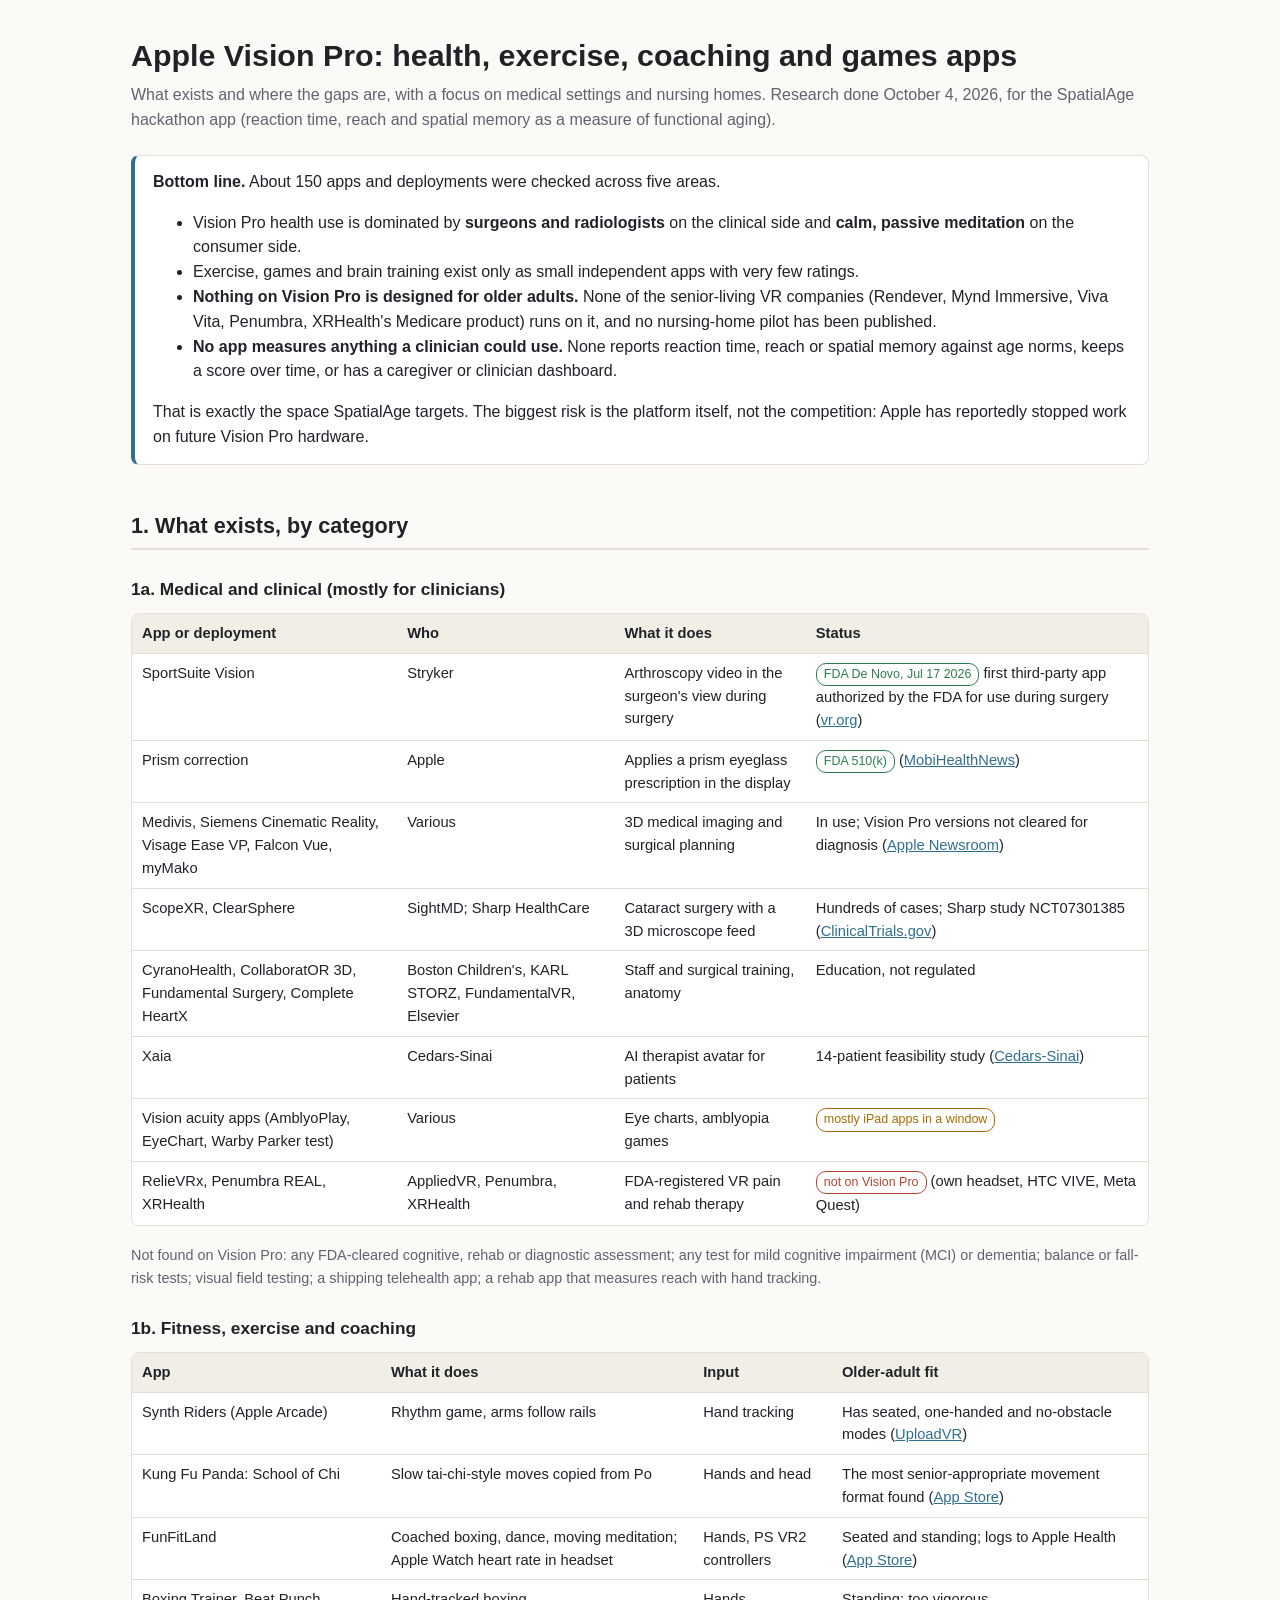
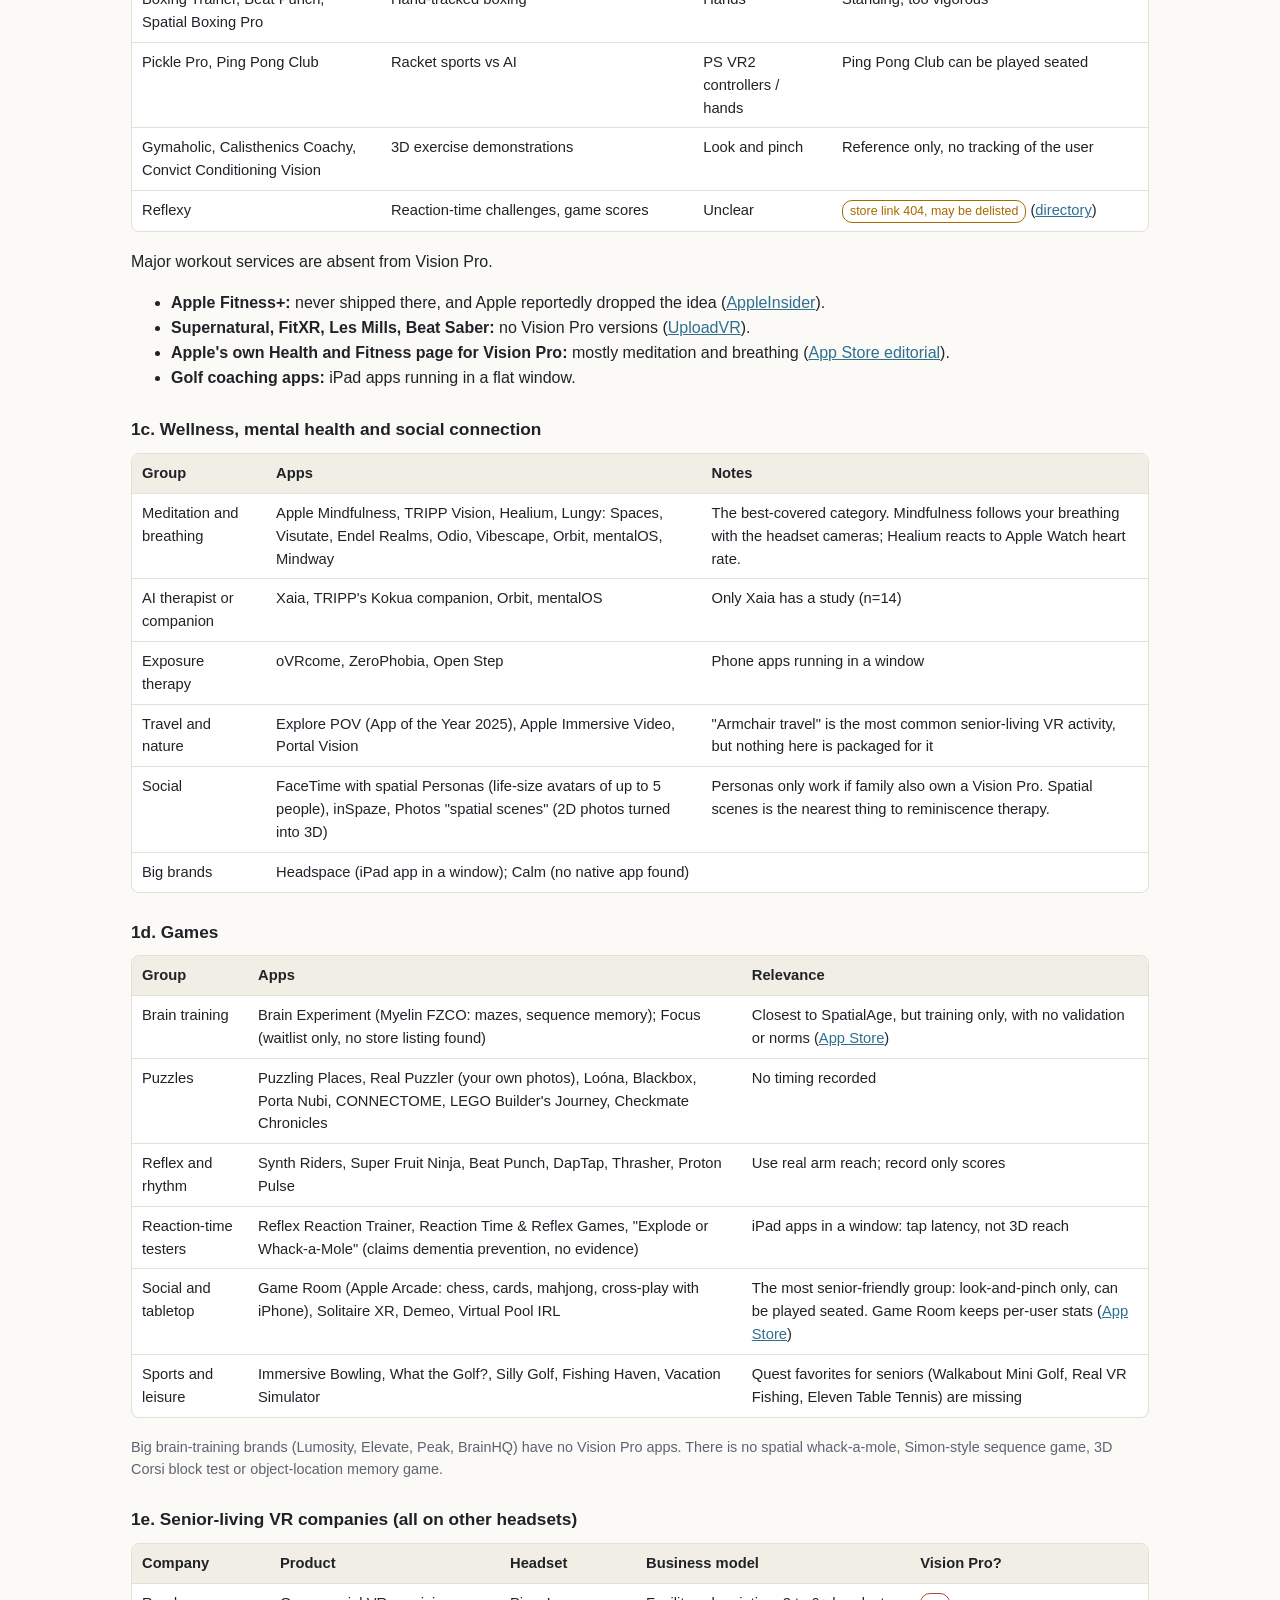
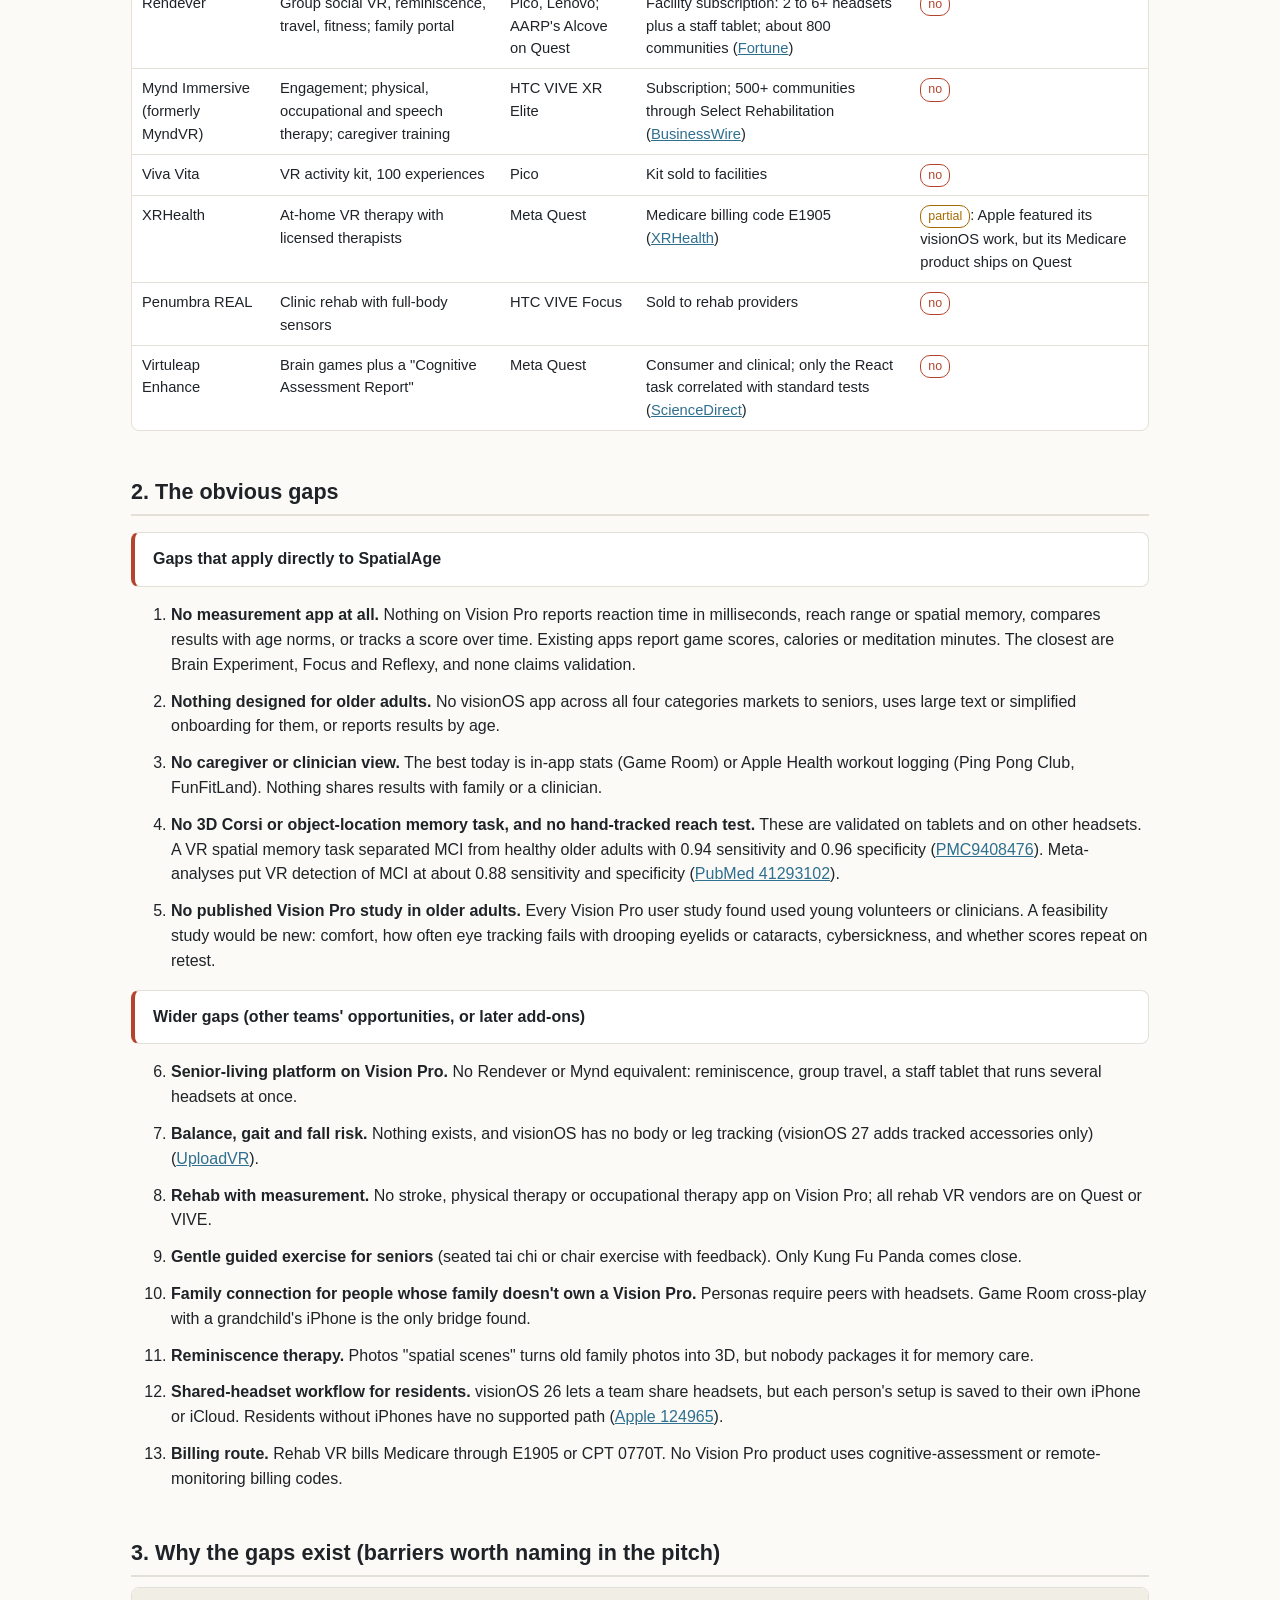
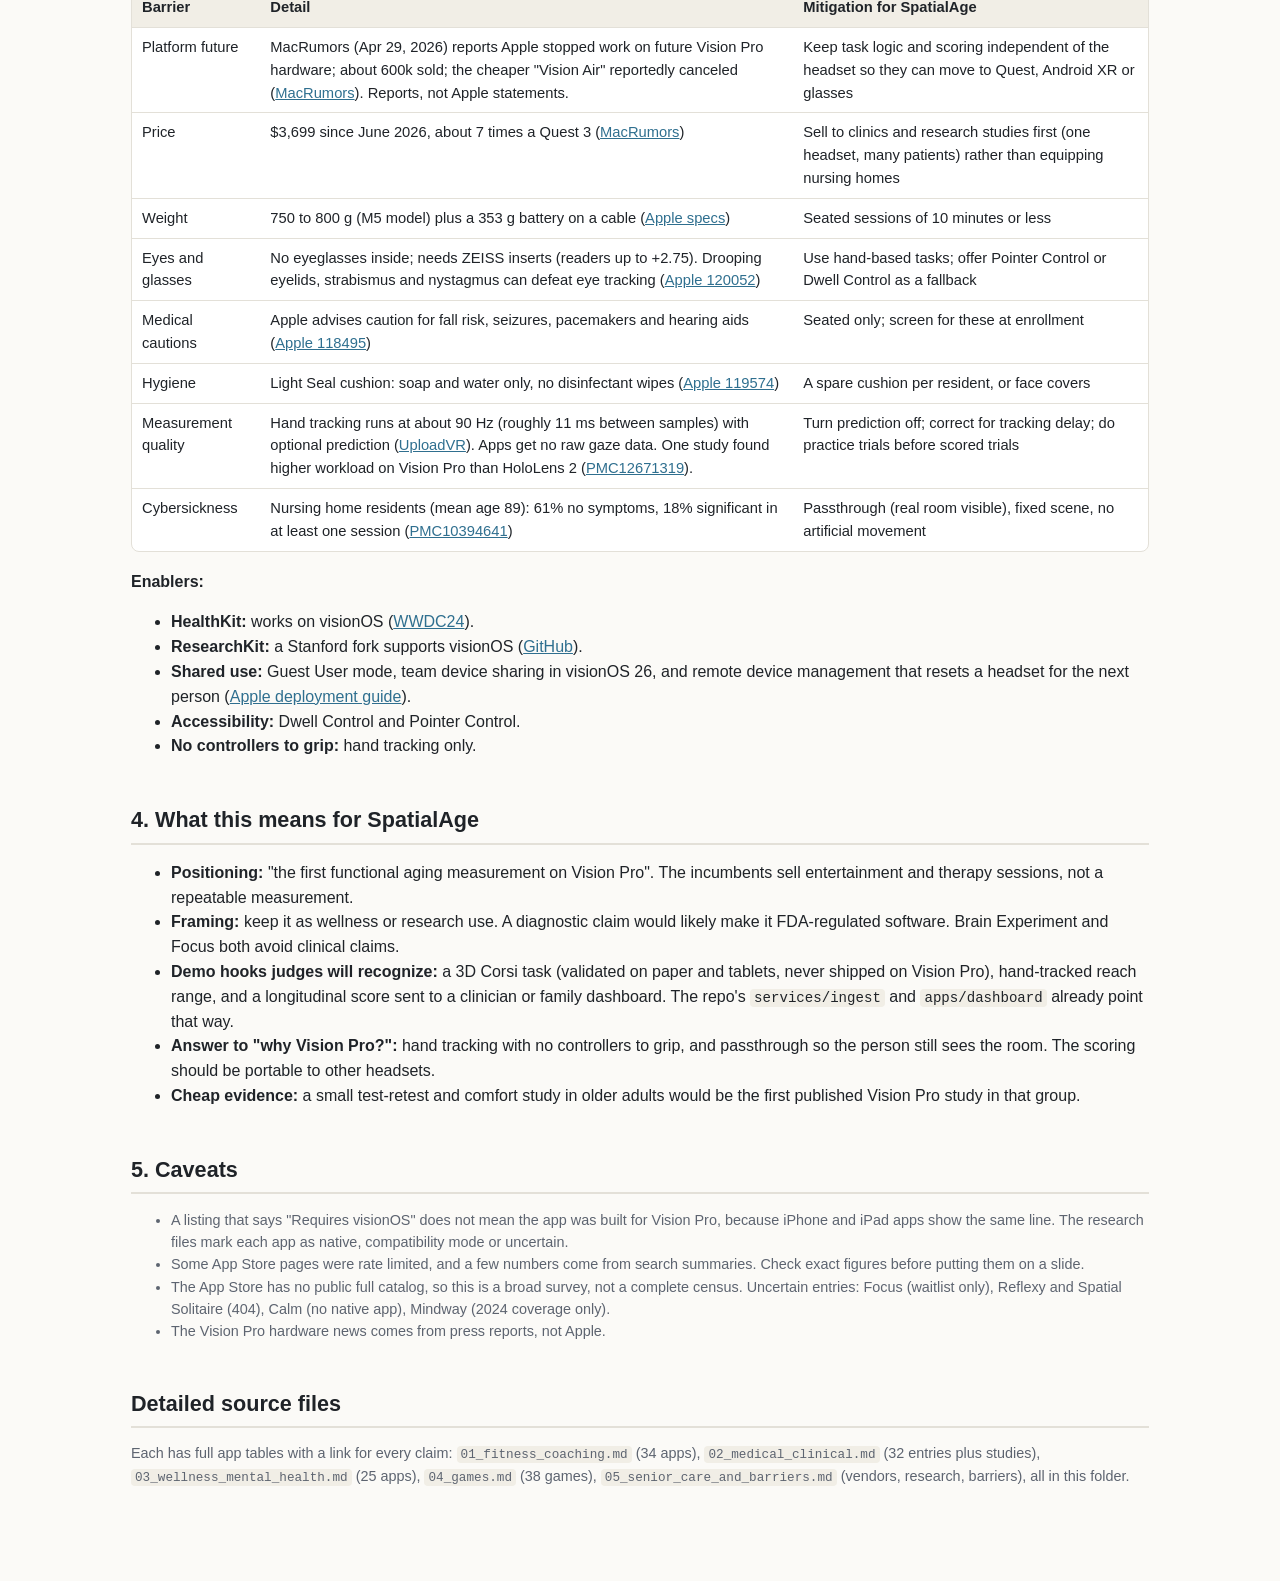
==== research/bw2_vision_pro_health_games_landscape_and_gaps.html @ 13f251db "Added Vision Pro health, exercise and games app landscape and gap analysis" ====
<!doctype html>
<html lang="en">
<head>
<meta charset="utf-8">
<meta name="viewport" content="width=device-width, initial-scale=1">
<title>Vision Pro Health Landscape</title>
<style>
:root {
  --bg: #fbfaf7; --fg: #1f2328; --muted: #5d6470; --card: #ffffff; --border: #e3e0d8;
  --accent: #2f6f8f; --gap: #b4442d; --ok: #2e7d4f; --warn: #a66a00; --th: #f1eee6;
}
@media (prefers-color-scheme: dark) {
  :root:not([data-theme="light"]) {
    --bg: #15171a; --fg: #e6e6e3; --muted: #a0a6ad; --card: #1d2024; --border: #33373d;
    --accent: #7cb8d6; --gap: #e98a73; --ok: #7fcf9b; --warn: #e2b55a; --th: #24282d;
  }
}
:root[data-theme="dark"] {
  --bg: #15171a; --fg: #e6e6e3; --muted: #a0a6ad; --card: #1d2024; --border: #33373d;
  --accent: #7cb8d6; --gap: #e98a73; --ok: #7fcf9b; --warn: #e2b55a; --th: #24282d;
}
* { box-sizing: border-box; }
body { margin: 0; background: var(--bg); color: var(--fg); font: 16px/1.55 -apple-system, BlinkMacSystemFont, "Segoe UI", Helvetica, Arial, sans-serif; }
main { max-width: 1050px; margin: 0 auto; padding: 32px 16px 80px; }
h1 { font-size: 1.9rem; margin: 0 0 4px; }
h2 { font-size: 1.35rem; margin: 44px 0 10px; padding-bottom: 6px; border-bottom: 2px solid var(--border); }
h3 { font-size: 1.08rem; margin: 26px 0 8px; }
.sub { color: var(--muted); margin: 0 0 22px; }
a { color: var(--accent); }
.callout { background: var(--card); border: 1px solid var(--border); border-left: 4px solid var(--accent); border-radius: 8px; padding: 14px 18px; margin: 16px 0; }
.callout.gap { border-left-color: var(--gap); }
.callout.warn { border-left-color: var(--warn); }
.tablewrap { overflow-x: auto; margin: 10px 0 18px; border: 1px solid var(--border); border-radius: 8px; background: var(--card); }
table { border-collapse: collapse; width: 100%; font-size: 0.92rem; }
th, td { text-align: left; vertical-align: top; padding: 8px 10px; border-bottom: 1px solid var(--border); }
th { background: var(--th); font-weight: 600; white-space: nowrap; }
tr:last-child td { border-bottom: none; }
.tag { display: inline-block; font-size: 0.78rem; padding: 1px 7px; border-radius: 10px; border: 1px solid var(--border); white-space: nowrap; }
.tag.no { color: var(--gap); border-color: var(--gap); }
.tag.yes { color: var(--ok); border-color: var(--ok); }
.tag.unc { color: var(--warn); border-color: var(--warn); }
ol.gaps > li { margin-bottom: 12px; }
.muted { color: var(--muted); font-size: 0.9rem; }
code { font-size: 0.88em; background: var(--th); padding: 1px 4px; border-radius: 4px; }
</style>
</head>
<body>
<main>

<h1>Apple Vision Pro: health, exercise, coaching and games apps</h1>
<p class="sub">What exists and where the gaps are, with a focus on medical settings and nursing homes. Research done October 4, 2026, for the SpatialAge hackathon app (reaction time, reach and spatial memory as a measure of functional aging).</p>

<div class="callout">
<strong>Bottom line.</strong> About 150 apps and deployments were checked across five areas.
<ul>
<li>Vision Pro health use is dominated by <strong>surgeons and radiologists</strong> on the clinical side and <strong>calm, passive meditation</strong> on the consumer side.</li>
<li>Exercise, games and brain training exist only as small independent apps with very few ratings.</li>
<li><strong>Nothing on Vision Pro is designed for older adults.</strong> None of the senior-living VR companies (Rendever, Mynd Immersive, Viva Vita, Penumbra, XRHealth's Medicare product) runs on it, and no nursing-home pilot has been published.</li>
<li><strong>No app measures anything a clinician could use.</strong> None reports reaction time, reach or spatial memory against age norms, keeps a score over time, or has a caregiver or clinician dashboard.</li>
</ul>
That is exactly the space SpatialAge targets. The biggest risk is the platform itself, not the competition: Apple has reportedly stopped work on future Vision Pro hardware.
</div>

<h2>1. What exists, by category</h2>

<h3>1a. Medical and clinical (mostly for clinicians)</h3>
<div class="tablewrap"><table>
<tr><th>App or deployment</th><th>Who</th><th>What it does</th><th>Status</th></tr>
<tr><td>SportSuite Vision</td><td>Stryker</td><td>Arthroscopy video in the surgeon's view during surgery</td><td><span class="tag yes">FDA De Novo, Jul 17 2026</span> first third-party app authorized by the FDA for use during surgery (<a href="https://vr.org/articles/stryker-sportsuite-vision-den250040-new-fda-device-class-2026">vr.org</a>)</td></tr>
<tr><td>Prism correction</td><td>Apple</td><td>Applies a prism eyeglass prescription in the display</td><td><span class="tag yes">FDA 510(k)</span> (<a href="https://www.mobihealthnews.com/news/apple-receives-fda-nod-hypertension-notification-feature">MobiHealthNews</a>)</td></tr>
<tr><td>Medivis, Siemens Cinematic Reality, Visage Ease VP, Falcon Vue, myMako</td><td>Various</td><td>3D medical imaging and surgical planning</td><td>In use; Vision Pro versions not cleared for diagnosis (<a href="https://www.apple.com/newsroom/2024/03/apple-vision-pro-unlocks-new-opportunities-for-health-app-developers/">Apple Newsroom</a>)</td></tr>
<tr><td>ScopeXR, ClearSphere</td><td>SightMD; Sharp HealthCare</td><td>Cataract surgery with a 3D microscope feed</td><td>Hundreds of cases; Sharp study NCT07301385 (<a href="https://clinicaltrials.gov/study/NCT07301385">ClinicalTrials.gov</a>)</td></tr>
<tr><td>CyranoHealth, CollaboratOR 3D, Fundamental Surgery, Complete HeartX</td><td>Boston Children's, KARL STORZ, FundamentalVR, Elsevier</td><td>Staff and surgical training, anatomy</td><td>Education, not regulated</td></tr>
<tr><td>Xaia</td><td>Cedars-Sinai</td><td>AI therapist avatar for patients</td><td>14-patient feasibility study (<a href="https://www.cedars-sinai.org/newsroom/study-mental-health-gets-a-boost-from-artificial-intelligence/">Cedars-Sinai</a>)</td></tr>
<tr><td>Vision acuity apps (AmblyoPlay, EyeChart, Warby Parker test)</td><td>Various</td><td>Eye charts, amblyopia games</td><td><span class="tag unc">mostly iPad apps in a window</span></td></tr>
<tr><td>RelieVRx, Penumbra REAL, XRHealth</td><td>AppliedVR, Penumbra, XRHealth</td><td>FDA-registered VR pain and rehab therapy</td><td><span class="tag no">not on Vision Pro</span> (own headset, HTC VIVE, Meta Quest)</td></tr>
</table></div>
<p class="muted">Not found on Vision Pro: any FDA-cleared cognitive, rehab or diagnostic assessment; any test for mild cognitive impairment (MCI) or dementia; balance or fall-risk tests; visual field testing; a shipping telehealth app; a rehab app that measures reach with hand tracking.</p>

<h3>1b. Fitness, exercise and coaching</h3>
<div class="tablewrap"><table>
<tr><th>App</th><th>What it does</th><th>Input</th><th>Older-adult fit</th></tr>
<tr><td>Synth Riders (Apple Arcade)</td><td>Rhythm game, arms follow rails</td><td>Hand tracking</td><td>Has seated, one-handed and no-obstacle modes (<a href="https://www.uploadvr.com/synth-riders-apple-vision-pro/">UploadVR</a>)</td></tr>
<tr><td>Kung Fu Panda: School of Chi</td><td>Slow tai-chi-style moves copied from Po</td><td>Hands and head</td><td>The most senior-appropriate movement format found (<a href="https://apps.apple.com/us/app/kung-fu-panda-school-of-chi/id6477230272">App Store</a>)</td></tr>
<tr><td>FunFitLand</td><td>Coached boxing, dance, moving meditation; Apple Watch heart rate in headset</td><td>Hands, PS VR2 controllers</td><td>Seated and standing; logs to Apple Health (<a href="https://apps.apple.com/us/app/funfitland/id6744429139">App Store</a>)</td></tr>
<tr><td>Boxing Trainer, Beat Punch, Spatial Boxing Pro</td><td>Hand-tracked boxing</td><td>Hands</td><td>Standing; too vigorous</td></tr>
<tr><td>Pickle Pro, Ping Pong Club</td><td>Racket sports vs AI</td><td>PS VR2 controllers / hands</td><td>Ping Pong Club can be played seated</td></tr>
<tr><td>Gymaholic, Calisthenics Coachy, Convict Conditioning Vision</td><td>3D exercise demonstrations</td><td>Look and pinch</td><td>Reference only, no tracking of the user</td></tr>
<tr><td>Reflexy</td><td>Reaction-time challenges, game scores</td><td>Unclear</td><td><span class="tag unc">store link 404, may be delisted</span> (<a href="https://appsforapplevision.com/apps-directory/reflexy">directory</a>)</td></tr>
</table></div>
<p>Major workout services are absent from Vision Pro.</p>
<ul>
<li><strong>Apple Fitness+:</strong> never shipped there, and Apple reportedly dropped the idea (<a href="https://appleinsider.com/articles/26/08/02/apples-latest-job-listings-suggest-apple-fitness-could-come-to-apple-glasses">AppleInsider</a>).</li>
<li><strong>Supernatural, FitXR, Les Mills, Beat Saber:</strong> no Vision Pro versions (<a href="https://www.uploadvr.com/vr-fitness-supernatural-alternatives/">UploadVR</a>).</li>
<li><strong>Apple's own Health and Fitness page for Vision Pro:</strong> mostly meditation and breathing (<a href="https://apps.apple.com/us/vision/editorial/6503710759">App Store editorial</a>).</li>
<li><strong>Golf coaching apps:</strong> iPad apps running in a flat window.</li>
</ul>

<h3>1c. Wellness, mental health and social connection</h3>
<div class="tablewrap"><table>
<tr><th>Group</th><th>Apps</th><th>Notes</th></tr>
<tr><td>Meditation and breathing</td><td>Apple Mindfulness, TRIPP Vision, Healium, Lungy: Spaces, Visutate, Endel Realms, Odio, Vibescape, Orbit, mentalOS, Mindway</td><td>The best-covered category. Mindfulness follows your breathing with the headset cameras; Healium reacts to Apple Watch heart rate.</td></tr>
<tr><td>AI therapist or companion</td><td>Xaia, TRIPP's Kokua companion, Orbit, mentalOS</td><td>Only Xaia has a study (n=14)</td></tr>
<tr><td>Exposure therapy</td><td>oVRcome, ZeroPhobia, Open Step</td><td>Phone apps running in a window</td></tr>
<tr><td>Travel and nature</td><td>Explore POV (App of the Year 2025), Apple Immersive Video, Portal Vision</td><td>"Armchair travel" is the most common senior-living VR activity, but nothing here is packaged for it</td></tr>
<tr><td>Social</td><td>FaceTime with spatial Personas (life-size avatars of up to 5 people), inSpaze, Photos "spatial scenes" (2D photos turned into 3D)</td><td>Personas only work if family also own a Vision Pro. Spatial scenes is the nearest thing to reminiscence therapy.</td></tr>
<tr><td>Big brands</td><td>Headspace (iPad app in a window); Calm (no native app found)</td><td></td></tr>
</table></div>

<h3>1d. Games</h3>
<div class="tablewrap"><table>
<tr><th>Group</th><th>Apps</th><th>Relevance</th></tr>
<tr><td>Brain training</td><td>Brain Experiment (Myelin FZCO: mazes, sequence memory); Focus (waitlist only, no store listing found)</td><td>Closest to SpatialAge, but training only, with no validation or norms (<a href="https://apps.apple.com/us/app/brain-experiment/id6737743910">App Store</a>)</td></tr>
<tr><td>Puzzles</td><td>Puzzling Places, Real Puzzler (your own photos), Loóna, Blackbox, Porta Nubi, CONNECTOME, LEGO Builder's Journey, Checkmate Chronicles</td><td>No timing recorded</td></tr>
<tr><td>Reflex and rhythm</td><td>Synth Riders, Super Fruit Ninja, Beat Punch, DapTap, Thrasher, Proton Pulse</td><td>Use real arm reach; record only scores</td></tr>
<tr><td>Reaction-time testers</td><td>Reflex Reaction Trainer, Reaction Time &amp; Reflex Games, "Explode or Whack-a-Mole" (claims dementia prevention, no evidence)</td><td>iPad apps in a window: tap latency, not 3D reach</td></tr>
<tr><td>Social and tabletop</td><td>Game Room (Apple Arcade: chess, cards, mahjong, cross-play with iPhone), Solitaire XR, Demeo, Virtual Pool IRL</td><td>The most senior-friendly group: look-and-pinch only, can be played seated. Game Room keeps per-user stats (<a href="https://apps.apple.com/us/app/game-room/id1642897935?platform=vision">App Store</a>)</td></tr>
<tr><td>Sports and leisure</td><td>Immersive Bowling, What the Golf?, Silly Golf, Fishing Haven, Vacation Simulator</td><td>Quest favorites for seniors (Walkabout Mini Golf, Real VR Fishing, Eleven Table Tennis) are missing</td></tr>
</table></div>
<p class="muted">Big brain-training brands (Lumosity, Elevate, Peak, BrainHQ) have no Vision Pro apps. There is no spatial whack-a-mole, Simon-style sequence game, 3D Corsi block test or object-location memory game.</p>

<h3>1e. Senior-living VR companies (all on other headsets)</h3>
<div class="tablewrap"><table>
<tr><th>Company</th><th>Product</th><th>Headset</th><th>Business model</th><th>Vision Pro?</th></tr>
<tr><td>Rendever</td><td>Group social VR, reminiscence, travel, fitness; family portal</td><td>Pico, Lenovo; AARP's Alcove on Quest</td><td>Facility subscription: 2 to 6+ headsets plus a staff tablet; about 800 communities (<a href="https://fortune.com/2025/12/26/seniors-virtual-reality-vr-headsets-rendever-3d-programs">Fortune</a>)</td><td><span class="tag no">no</span></td></tr>
<tr><td>Mynd Immersive (formerly MyndVR)</td><td>Engagement; physical, occupational and speech therapy; caregiver training</td><td>HTC VIVE XR Elite</td><td>Subscription; 500+ communities through Select Rehabilitation (<a href="https://secure.businesswire.com/news/home/20250401171183/en/Mynd-Immersive-Select-Rehabilitation-HTC-VIVE-and-ATT-Expand-Next-Generation-of-Immersive-Therapeutics-to-More-Than-150-U.S.-Senior-Living-Communities">BusinessWire</a>)</td><td><span class="tag no">no</span></td></tr>
<tr><td>Viva Vita</td><td>VR activity kit, 100 experiences</td><td>Pico</td><td>Kit sold to facilities</td><td><span class="tag no">no</span></td></tr>
<tr><td>XRHealth</td><td>At-home VR therapy with licensed therapists</td><td>Meta Quest</td><td>Medicare billing code E1905 (<a href="https://www.xr.health/us/blog/virtual-reality-physical-therapy-medicare/">XRHealth</a>)</td><td><span class="tag unc">partial</span>: Apple featured its visionOS work, but its Medicare product ships on Quest</td></tr>
<tr><td>Penumbra REAL</td><td>Clinic rehab with full-body sensors</td><td>HTC VIVE Focus</td><td>Sold to rehab providers</td><td><span class="tag no">no</span></td></tr>
<tr><td>Virtuleap Enhance</td><td>Brain games plus a "Cognitive Assessment Report"</td><td>Meta Quest</td><td>Consumer and clinical; only the React task correlated with standard tests (<a href="https://www.sciencedirect.com/science/article/abs/pii/S1879406825001365">ScienceDirect</a>)</td><td><span class="tag no">no</span></td></tr>
</table></div>

<h2>2. The obvious gaps</h2>
<div class="callout gap"><strong>Gaps that apply directly to SpatialAge</strong></div>
<ol class="gaps">
<li><strong>No measurement app at all.</strong> Nothing on Vision Pro reports reaction time in milliseconds, reach range or spatial memory, compares results with age norms, or tracks a score over time. Existing apps report game scores, calories or meditation minutes. The closest are Brain Experiment, Focus and Reflexy, and none claims validation.</li>
<li><strong>Nothing designed for older adults.</strong> No visionOS app across all four categories markets to seniors, uses large text or simplified onboarding for them, or reports results by age.</li>
<li><strong>No caregiver or clinician view.</strong> The best today is in-app stats (Game Room) or Apple Health workout logging (Ping Pong Club, FunFitLand). Nothing shares results with family or a clinician.</li>
<li><strong>No 3D Corsi or object-location memory task, and no hand-tracked reach test.</strong> These are validated on tablets and on other headsets. A VR spatial memory task separated MCI from healthy older adults with 0.94 sensitivity and 0.96 specificity (<a href="https://www.ncbi.nlm.nih.gov/pmc/articles/PMC9408476/">PMC9408476</a>). Meta-analyses put VR detection of MCI at about 0.88 sensitivity and specificity (<a href="https://pubmed.ncbi.nlm.nih.gov/41293102/">PubMed 41293102</a>).</li>
<li><strong>No published Vision Pro study in older adults.</strong> Every Vision Pro user study found used young volunteers or clinicians. A feasibility study would be new: comfort, how often eye tracking fails with drooping eyelids or cataracts, cybersickness, and whether scores repeat on retest.</li>
</ol>
<div class="callout gap"><strong>Wider gaps (other teams' opportunities, or later add-ons)</strong></div>
<ol class="gaps" start="6">
<li><strong>Senior-living platform on Vision Pro.</strong> No Rendever or Mynd equivalent: reminiscence, group travel, a staff tablet that runs several headsets at once.</li>
<li><strong>Balance, gait and fall risk.</strong> Nothing exists, and visionOS has no body or leg tracking (visionOS 27 adds tracked accessories only) (<a href="https://www.uploadvr.com/visionos-27-announced-apple-vision-pro-wwdc-26/">UploadVR</a>).</li>
<li><strong>Rehab with measurement.</strong> No stroke, physical therapy or occupational therapy app on Vision Pro; all rehab VR vendors are on Quest or VIVE.</li>
<li><strong>Gentle guided exercise for seniors</strong> (seated tai chi or chair exercise with feedback). Only Kung Fu Panda comes close.</li>
<li><strong>Family connection for people whose family doesn't own a Vision Pro.</strong> Personas require peers with headsets. Game Room cross-play with a grandchild's iPhone is the only bridge found.</li>
<li><strong>Reminiscence therapy.</strong> Photos "spatial scenes" turns old family photos into 3D, but nobody packages it for memory care.</li>
<li><strong>Shared-headset workflow for residents.</strong> visionOS 26 lets a team share headsets, but each person's setup is saved to their own iPhone or iCloud. Residents without iPhones have no supported path (<a href="https://support.apple.com/en-us/124965">Apple 124965</a>).</li>
<li><strong>Billing route.</strong> Rehab VR bills Medicare through E1905 or CPT 0770T. No Vision Pro product uses cognitive-assessment or remote-monitoring billing codes.</li>
</ol>

<h2>3. Why the gaps exist (barriers worth naming in the pitch)</h2>
<div class="tablewrap"><table>
<tr><th>Barrier</th><th>Detail</th><th>Mitigation for SpatialAge</th></tr>
<tr><td>Platform future</td><td>MacRumors (Apr 29, 2026) reports Apple stopped work on future Vision Pro hardware; about 600k sold; the cheaper "Vision Air" reportedly canceled (<a href="https://www.macrumors.com/2026/04/29/apple-vision-pro-m5-flop/">MacRumors</a>). Reports, not Apple statements.</td><td>Keep task logic and scoring independent of the headset so they can move to Quest, Android XR or glasses</td></tr>
<tr><td>Price</td><td>$3,699 since June 2026, about 7 times a Quest 3 (<a href="https://www.macrumors.com/2026/06/25/apple-vision-pro-just-got-even-more-expensive/">MacRumors</a>)</td><td>Sell to clinics and research studies first (one headset, many patients) rather than equipping nursing homes</td></tr>
<tr><td>Weight</td><td>750 to 800 g (M5 model) plus a 353 g battery on a cable (<a href="https://www.apple.com/apple-vision-pro/specs/">Apple specs</a>)</td><td>Seated sessions of 10 minutes or less</td></tr>
<tr><td>Eyes and glasses</td><td>No eyeglasses inside; needs ZEISS inserts (readers up to +2.75). Drooping eyelids, strabismus and nystagmus can defeat eye tracking (<a href="https://support.apple.com/en-us/120052">Apple 120052</a>)</td><td>Use hand-based tasks; offer Pointer Control or Dwell Control as a fallback</td></tr>
<tr><td>Medical cautions</td><td>Apple advises caution for fall risk, seizures, pacemakers and hearing aids (<a href="https://support.apple.com/en-us/118495">Apple 118495</a>)</td><td>Seated only; screen for these at enrollment</td></tr>
<tr><td>Hygiene</td><td>Light Seal cushion: soap and water only, no disinfectant wipes (<a href="https://support.apple.com/en-us/119574">Apple 119574</a>)</td><td>A spare cushion per resident, or face covers</td></tr>
<tr><td>Measurement quality</td><td>Hand tracking runs at about 90 Hz (roughly 11 ms between samples) with optional prediction (<a href="https://www.uploadvr.com/visionos-2-improves-apple-vision-pro-hand-tracking/">UploadVR</a>). Apps get no raw gaze data. One study found higher workload on Vision Pro than HoloLens 2 (<a href="https://pmc.ncbi.nlm.nih.gov/articles/PMC12671319/">PMC12671319</a>).</td><td>Turn prediction off; correct for tracking delay; do practice trials before scored trials</td></tr>
<tr><td>Cybersickness</td><td>Nursing home residents (mean age 89): 61% no symptoms, 18% significant in at least one session (<a href="https://pmc.ncbi.nlm.nih.gov/articles/PMC10394641/">PMC10394641</a>)</td><td>Passthrough (real room visible), fixed scene, no artificial movement</td></tr>
</table></div>
<p><strong>Enablers:</strong></p>
<ul>
<li><strong>HealthKit:</strong> works on visionOS (<a href="https://developer.apple.com/videos/play/wwdc2024/10083/">WWDC24</a>).</li>
<li><strong>ResearchKit:</strong> a Stanford fork supports visionOS (<a href="https://github.com/StanfordBDHG/researchkit">GitHub</a>).</li>
<li><strong>Shared use:</strong> Guest User mode, team device sharing in visionOS 26, and remote device management that resets a headset for the next person (<a href="https://support.apple.com/guide/deployment/deploy-apple-vision-pro-dep18daf732d/web">Apple deployment guide</a>).</li>
<li><strong>Accessibility:</strong> Dwell Control and Pointer Control.</li>
<li><strong>No controllers to grip:</strong> hand tracking only.</li>
</ul>

<h2>4. What this means for SpatialAge</h2>
<ul>
<li><strong>Positioning:</strong> "the first functional aging measurement on Vision Pro". The incumbents sell entertainment and therapy sessions, not a repeatable measurement.</li>
<li><strong>Framing:</strong> keep it as wellness or research use. A diagnostic claim would likely make it FDA-regulated software. Brain Experiment and Focus both avoid clinical claims.</li>
<li><strong>Demo hooks judges will recognize:</strong> a 3D Corsi task (validated on paper and tablets, never shipped on Vision Pro), hand-tracked reach range, and a longitudinal score sent to a clinician or family dashboard. The repo's <code>services/ingest</code> and <code>apps/dashboard</code> already point that way.</li>
<li><strong>Answer to "why Vision Pro?":</strong> hand tracking with no controllers to grip, and passthrough so the person still sees the room. The scoring should be portable to other headsets.</li>
<li><strong>Cheap evidence:</strong> a small test-retest and comfort study in older adults would be the first published Vision Pro study in that group.</li>
</ul>

<h2>5. Caveats</h2>
<ul class="muted">
<li>A listing that says "Requires visionOS" does not mean the app was built for Vision Pro, because iPhone and iPad apps show the same line. The research files mark each app as native, compatibility mode or uncertain.</li>
<li>Some App Store pages were rate limited, and a few numbers come from search summaries. Check exact figures before putting them on a slide.</li>
<li>The App Store has no public full catalog, so this is a broad survey, not a complete census. Uncertain entries: Focus (waitlist only), Reflexy and Spatial Solitaire (404), Calm (no native app), Mindway (2024 coverage only).</li>
<li>The Vision Pro hardware news comes from press reports, not Apple.</li>
</ul>

<h2>Detailed source files</h2>
<p class="muted">Each has full app tables with a link for every claim:
<code>01_fitness_coaching.md</code> (34 apps), <code>02_medical_clinical.md</code> (32 entries plus studies), <code>03_wellness_mental_health.md</code> (25 apps), <code>04_games.md</code> (38 games), <code>05_senior_care_and_barriers.md</code> (vendors, research, barriers), all in this folder.</p>

</main>
</body>
</html>
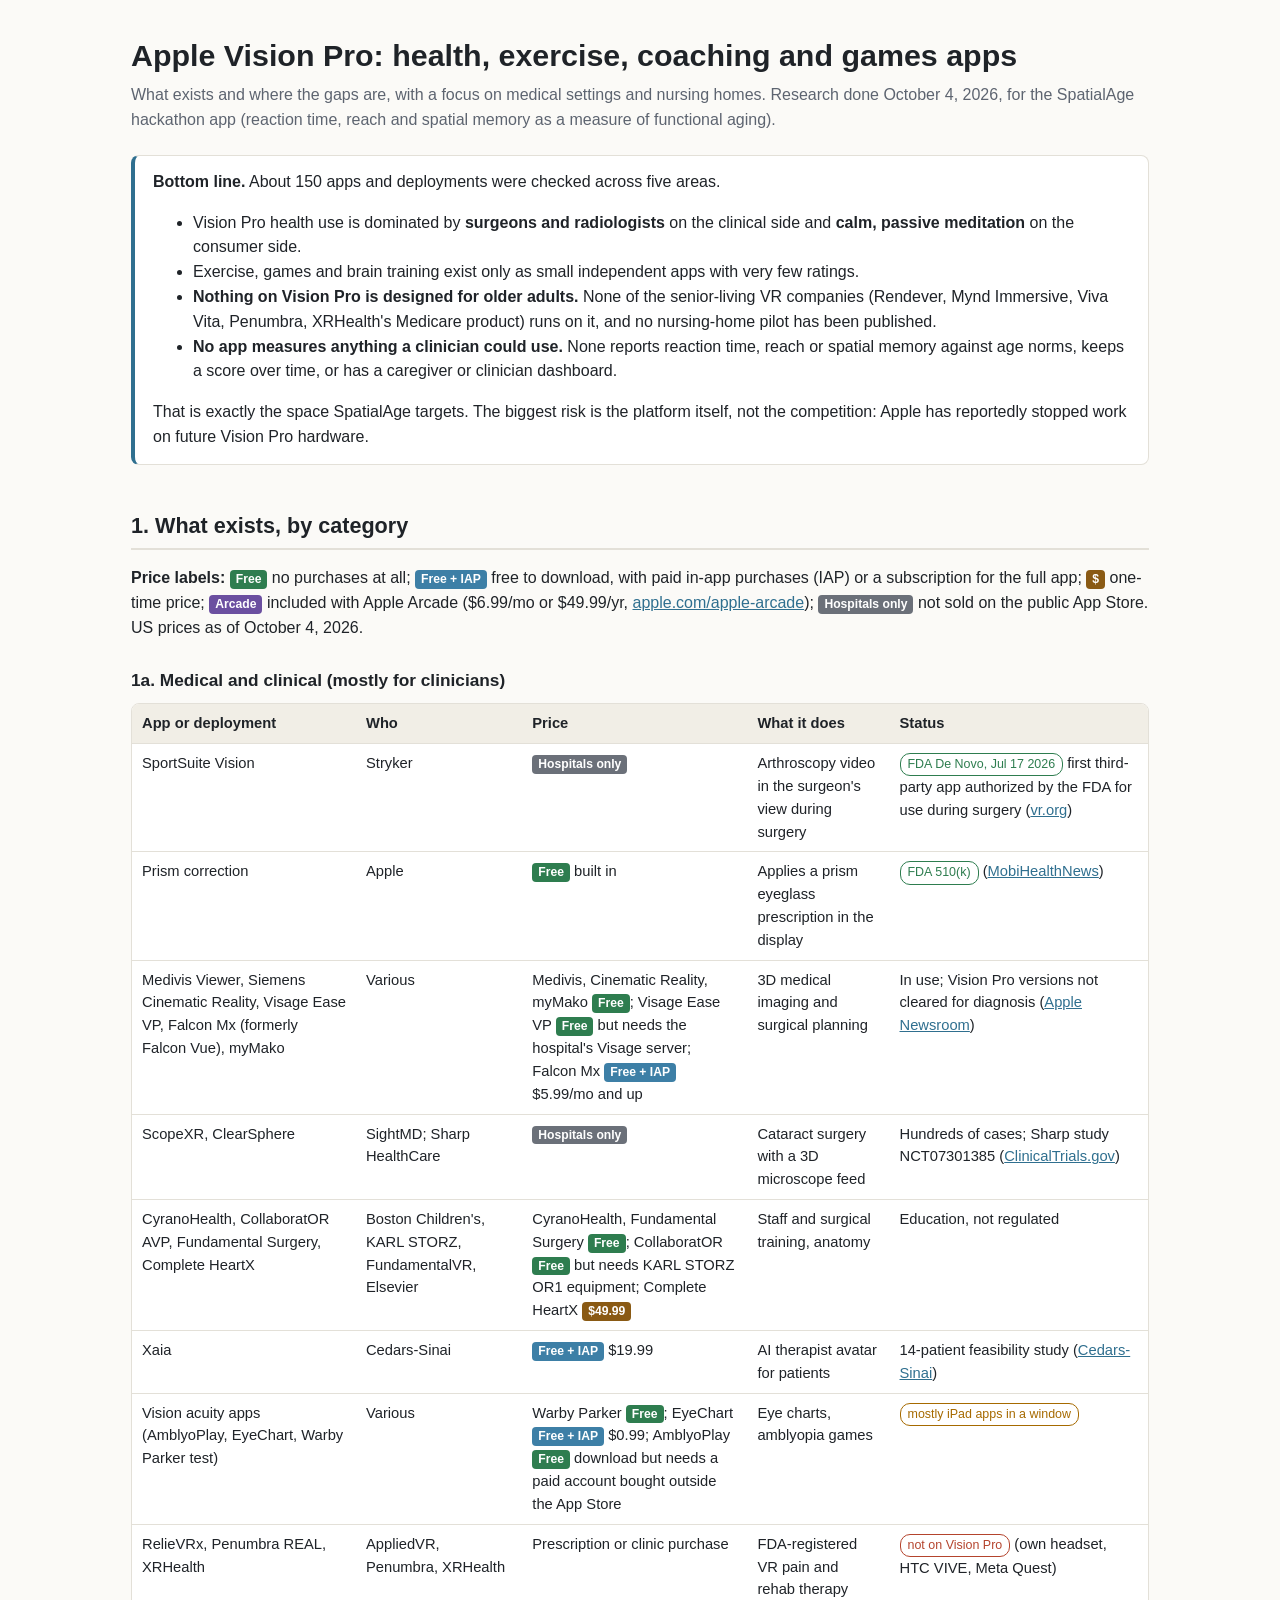
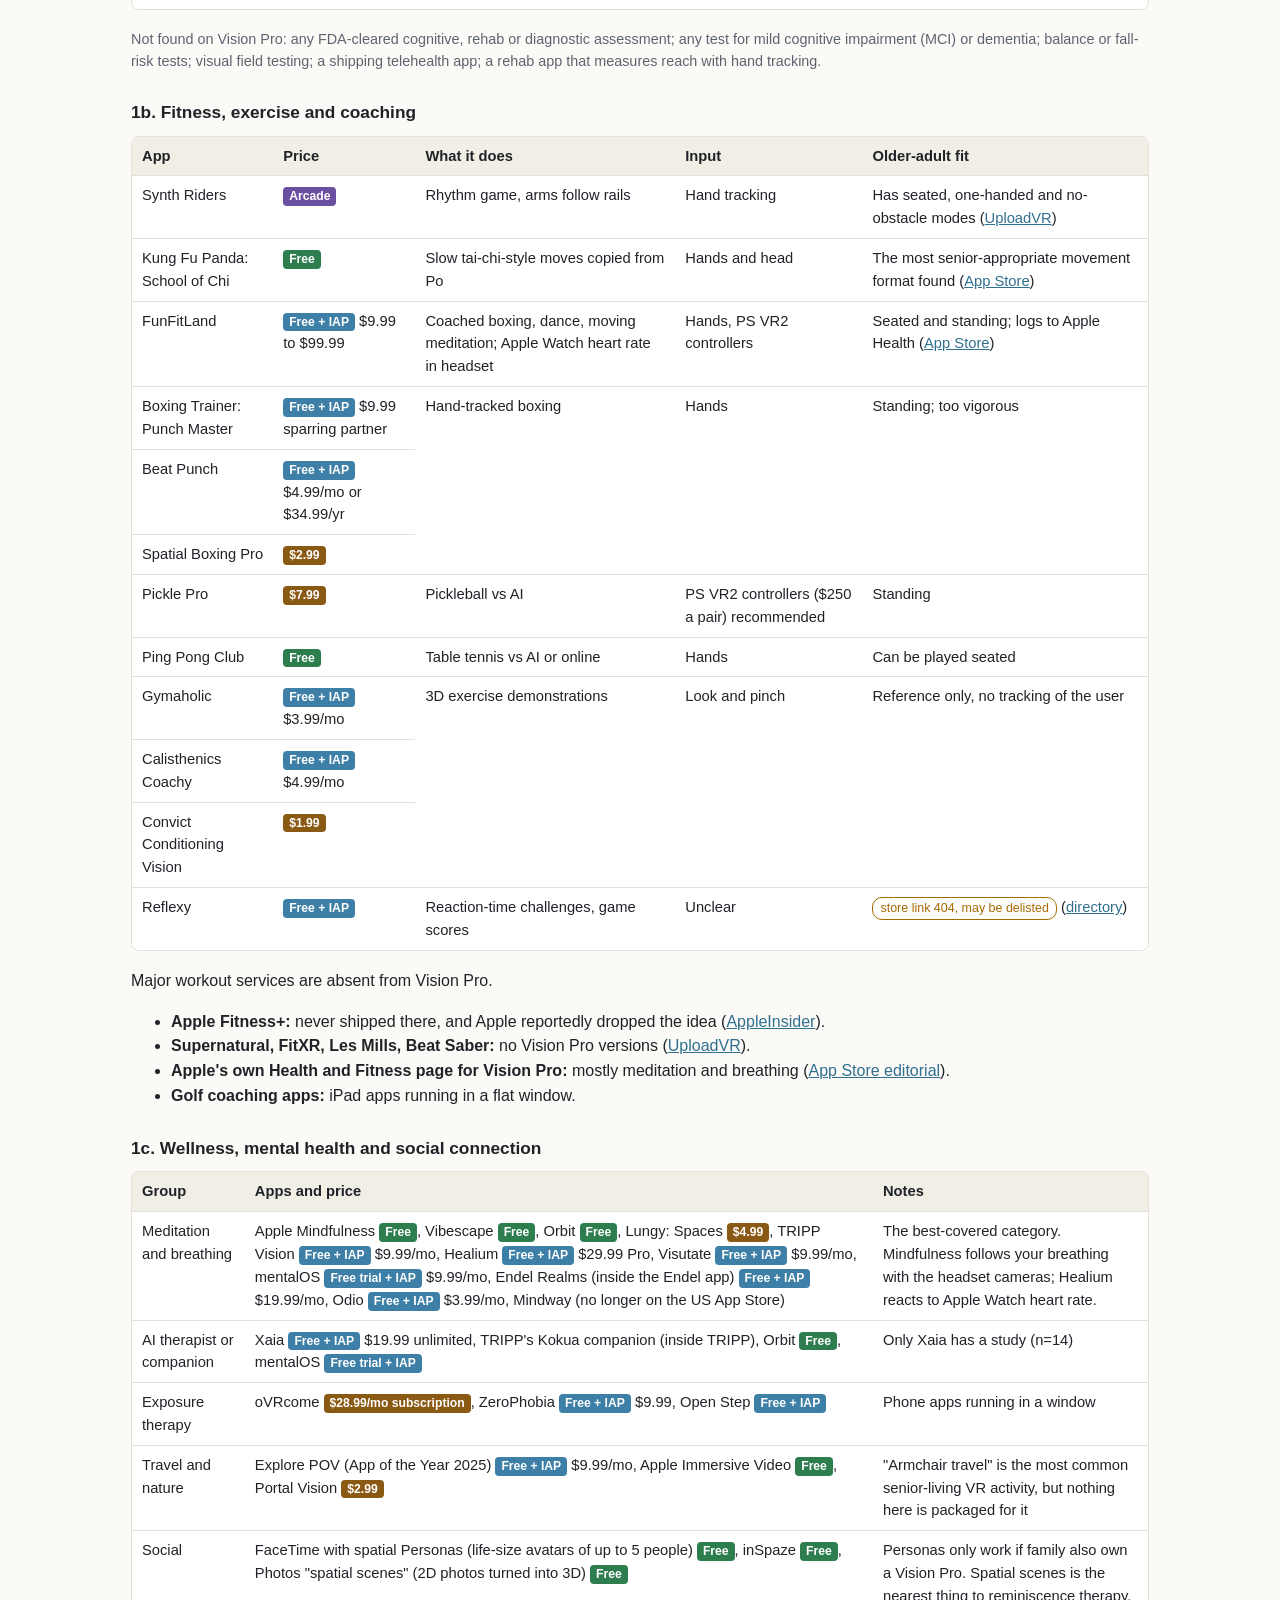
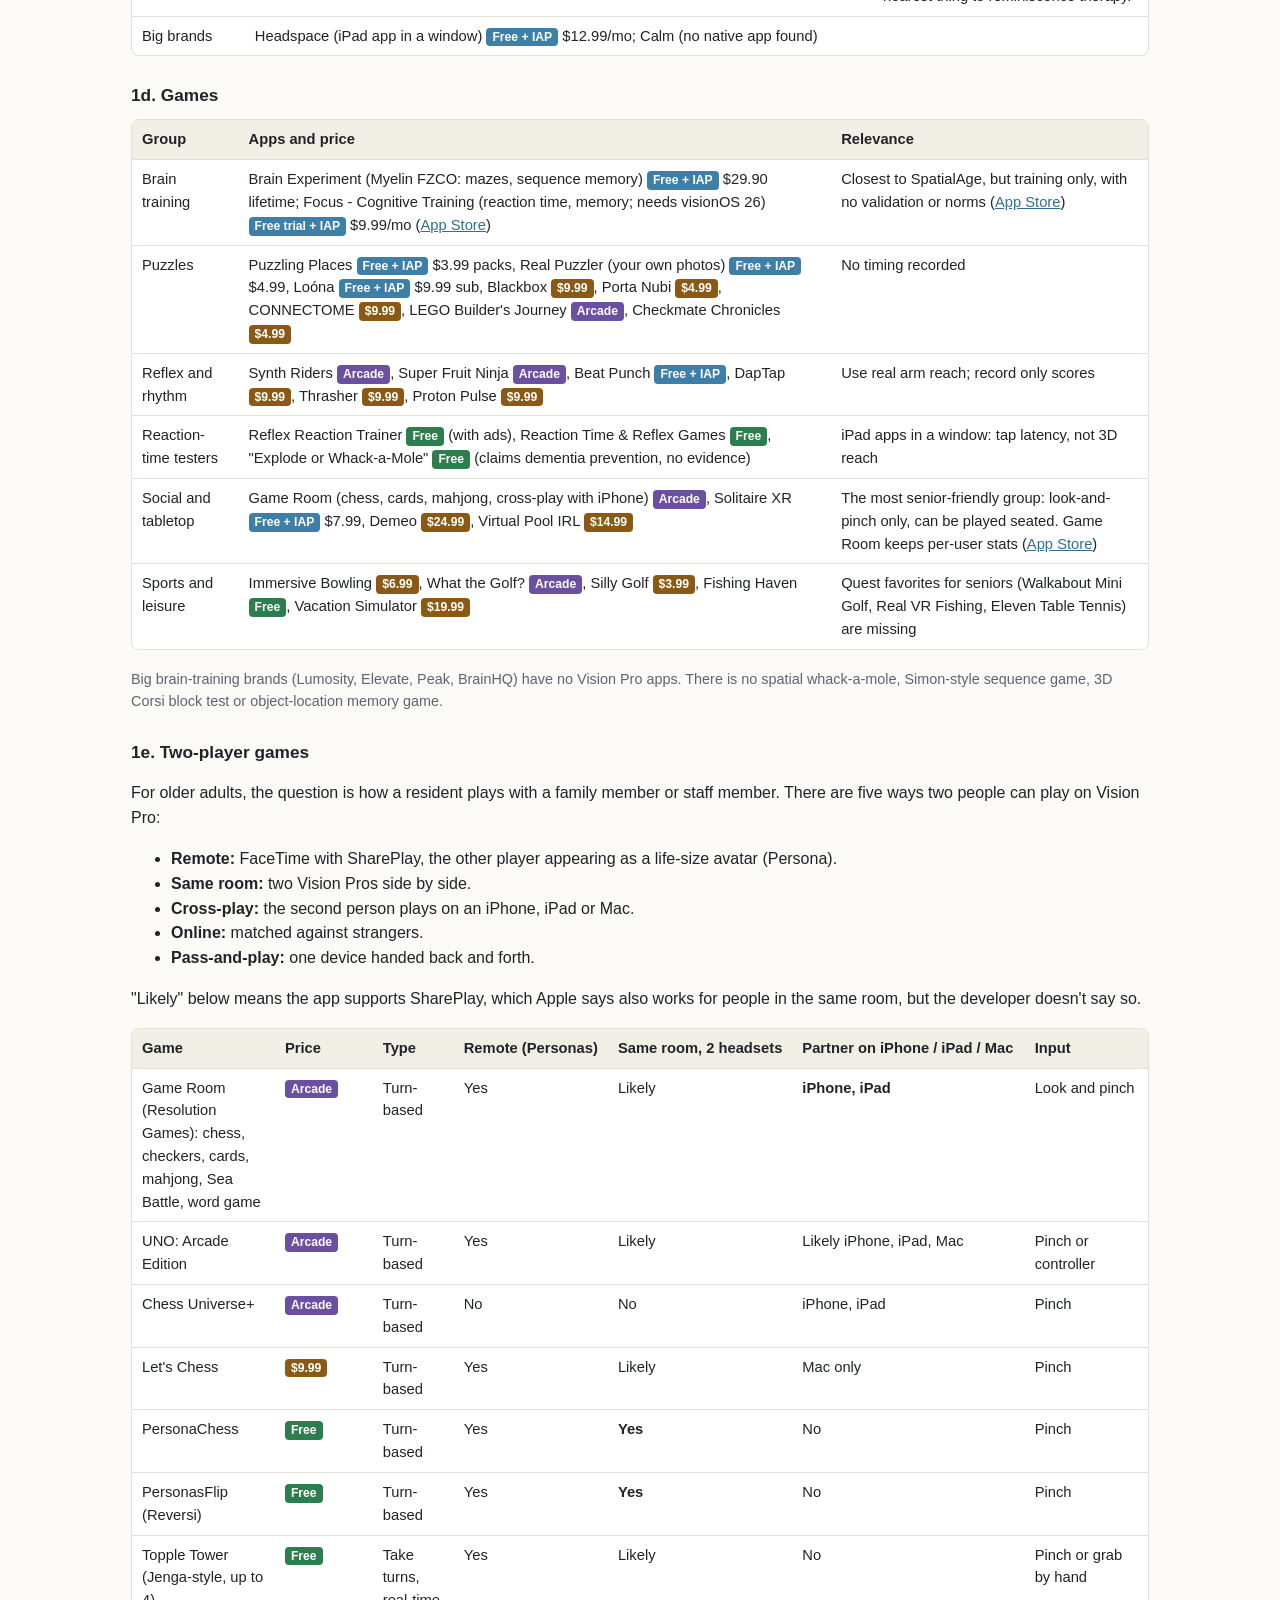
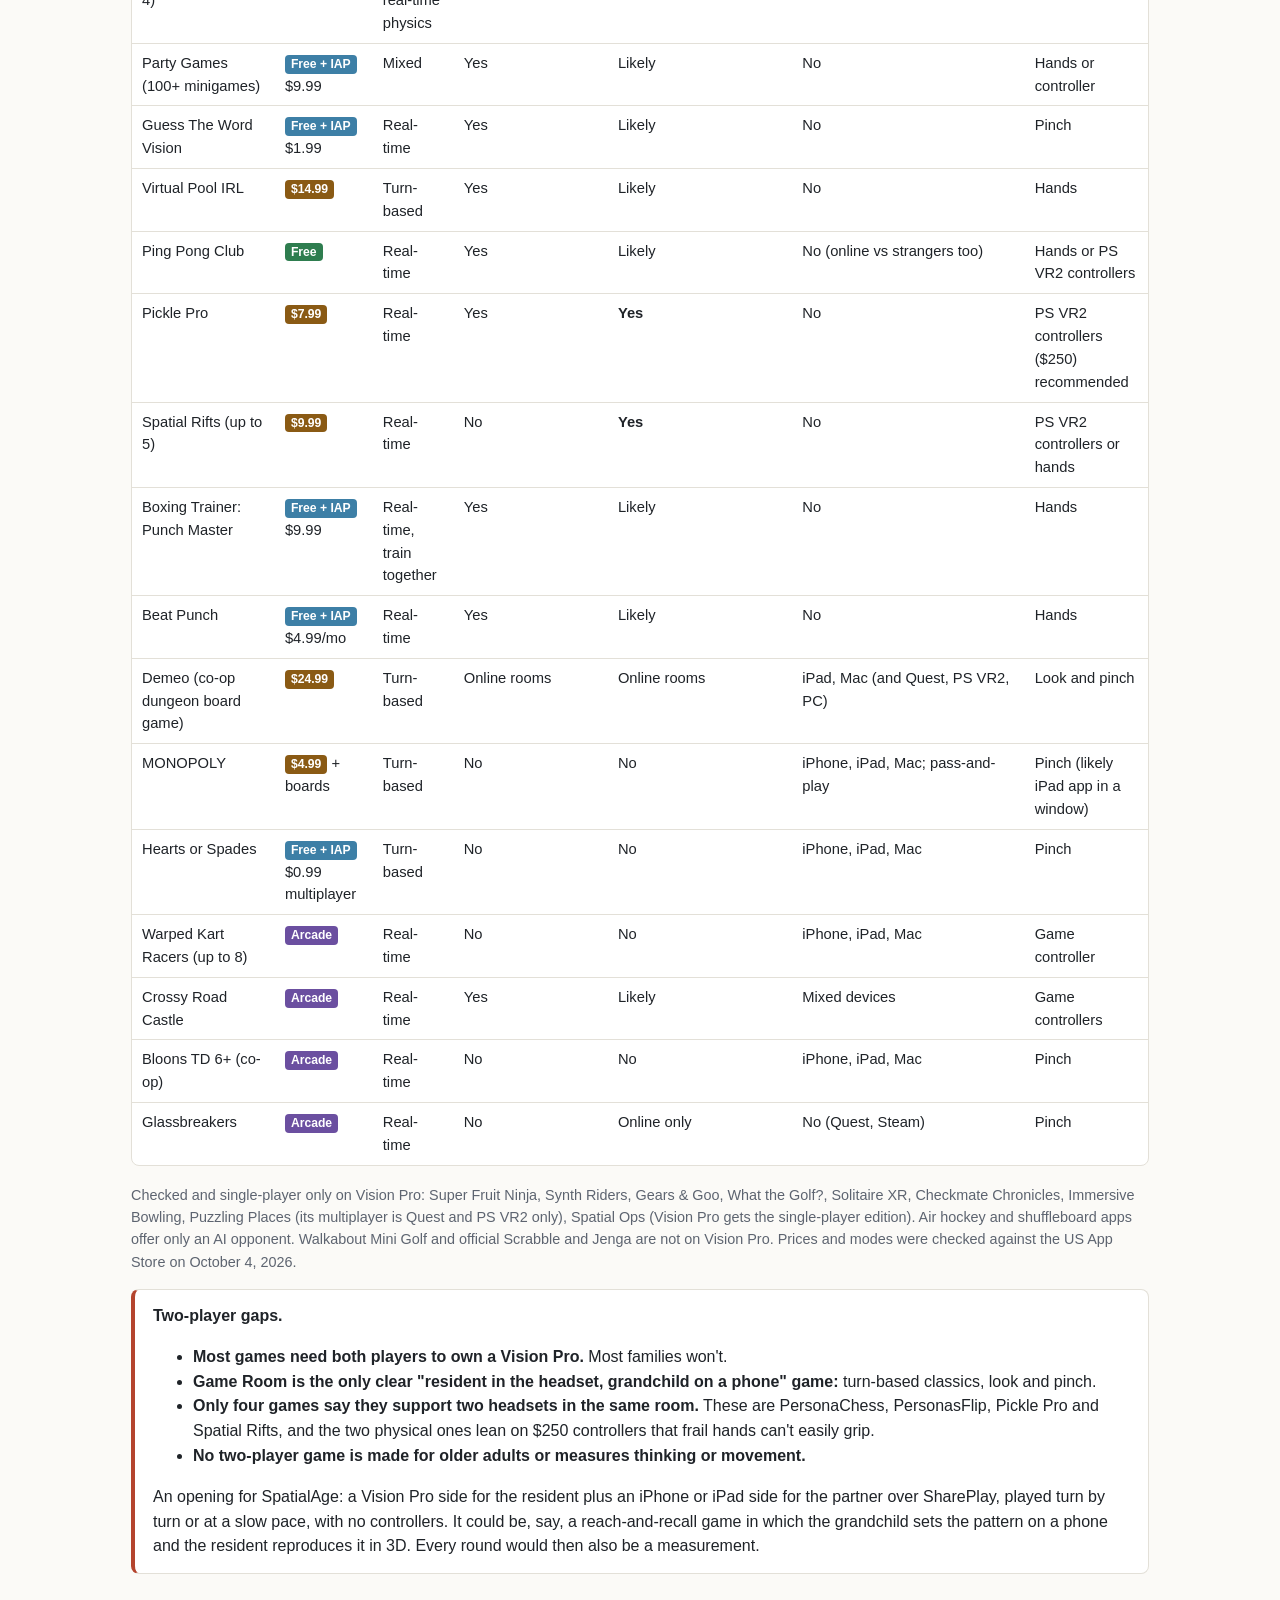
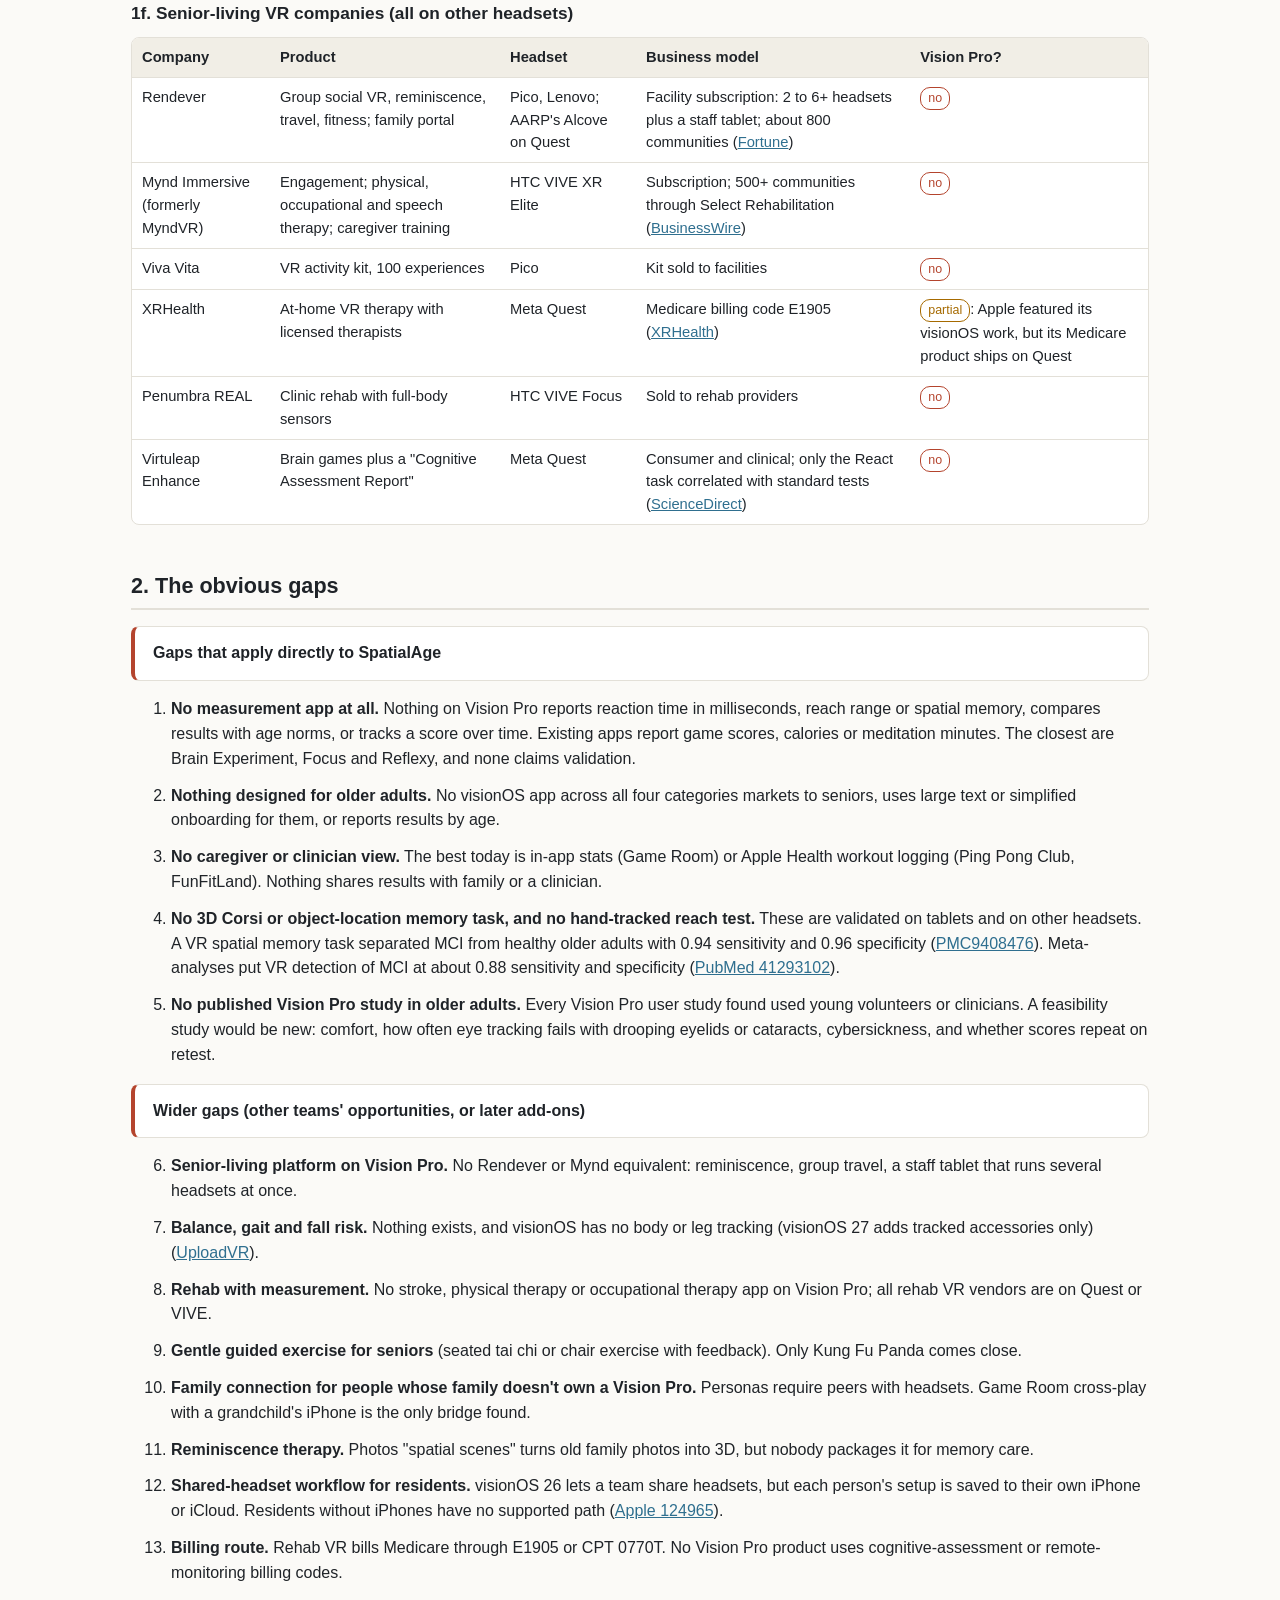
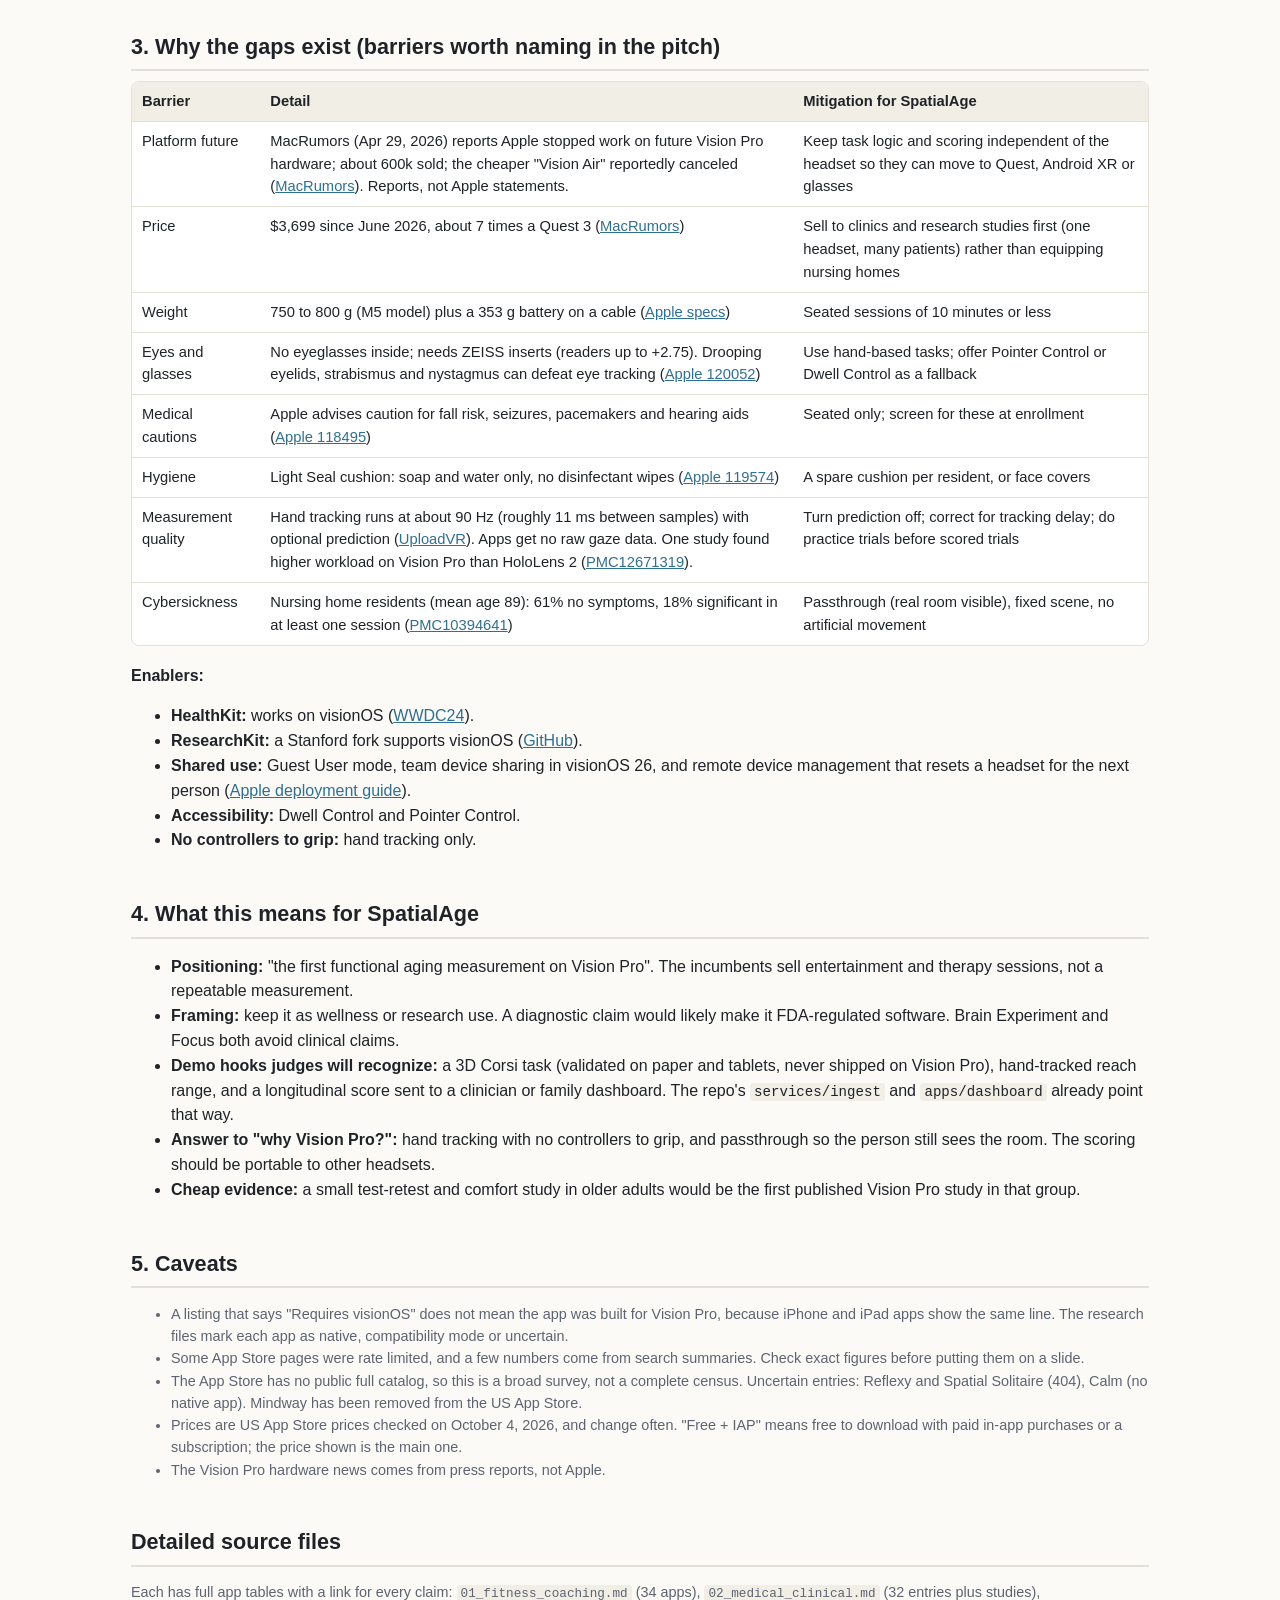
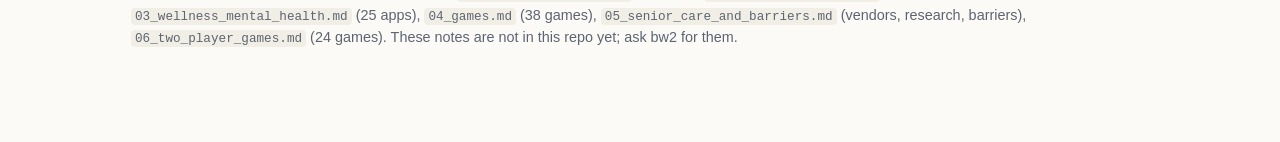
==== commit ad465a74: "Added prices and a two-player games section to the Vision Pro app landscape report" ====
--- a/research/bw2_vision_pro_health_games_landscape_and_gaps.html
+++ b/research/bw2_vision_pro_health_games_landscape_and_gaps.html
@@ -39,6 +39,12 @@
 .tag.no { color: var(--gap); border-color: var(--gap); }
 .tag.yes { color: var(--ok); border-color: var(--ok); }
 .tag.unc { color: var(--warn); border-color: var(--warn); }
+.price { display: inline-block; font-size: 0.76rem; font-weight: 600; padding: 0 6px; border-radius: 4px; white-space: nowrap; color: #fff; }
+.price.free { background: #2e7d4f; }
+.price.fiap { background: #3d7fa6; }
+.price.paid { background: #8a5a14; }
+.price.arcade { background: #6b4fa0; }
+.price.ent { background: #6b7079; }
 ol.gaps > li { margin-bottom: 12px; }
 .muted { color: var(--muted); font-size: 0.9rem; }
 code { font-size: 0.88em; background: var(--th); padding: 1px 4px; border-radius: 4px; }
@@ -62,31 +68,43 @@
 </div>
 
 <h2>1. What exists, by category</h2>
+<p><strong>Price labels:</strong>
+<span class="price free">Free</span> no purchases at all;
+<span class="price fiap">Free + IAP</span> free to download, with paid in-app purchases (IAP) or a subscription for the full app;
+<span class="price paid">$</span> one-time price;
+<span class="price arcade">Arcade</span> included with Apple Arcade ($6.99/mo or $49.99/yr, <a href="https://www.apple.com/apple-arcade/">apple.com/apple-arcade</a>);
+<span class="price ent">Hospitals only</span> not sold on the public App Store.
+US prices as of October 4, 2026.</p>
 
 <h3>1a. Medical and clinical (mostly for clinicians)</h3>
 <div class="tablewrap"><table>
-<tr><th>App or deployment</th><th>Who</th><th>What it does</th><th>Status</th></tr>
-<tr><td>SportSuite Vision</td><td>Stryker</td><td>Arthroscopy video in the surgeon's view during surgery</td><td><span class="tag yes">FDA De Novo, Jul 17 2026</span> first third-party app authorized by the FDA for use during surgery (<a href="https://vr.org/articles/stryker-sportsuite-vision-den250040-new-fda-device-class-2026">vr.org</a>)</td></tr>
-<tr><td>Prism correction</td><td>Apple</td><td>Applies a prism eyeglass prescription in the display</td><td><span class="tag yes">FDA 510(k)</span> (<a href="https://www.mobihealthnews.com/news/apple-receives-fda-nod-hypertension-notification-feature">MobiHealthNews</a>)</td></tr>
-<tr><td>Medivis, Siemens Cinematic Reality, Visage Ease VP, Falcon Vue, myMako</td><td>Various</td><td>3D medical imaging and surgical planning</td><td>In use; Vision Pro versions not cleared for diagnosis (<a href="https://www.apple.com/newsroom/2024/03/apple-vision-pro-unlocks-new-opportunities-for-health-app-developers/">Apple Newsroom</a>)</td></tr>
-<tr><td>ScopeXR, ClearSphere</td><td>SightMD; Sharp HealthCare</td><td>Cataract surgery with a 3D microscope feed</td><td>Hundreds of cases; Sharp study NCT07301385 (<a href="https://clinicaltrials.gov/study/NCT07301385">ClinicalTrials.gov</a>)</td></tr>
-<tr><td>CyranoHealth, CollaboratOR 3D, Fundamental Surgery, Complete HeartX</td><td>Boston Children's, KARL STORZ, FundamentalVR, Elsevier</td><td>Staff and surgical training, anatomy</td><td>Education, not regulated</td></tr>
-<tr><td>Xaia</td><td>Cedars-Sinai</td><td>AI therapist avatar for patients</td><td>14-patient feasibility study (<a href="https://www.cedars-sinai.org/newsroom/study-mental-health-gets-a-boost-from-artificial-intelligence/">Cedars-Sinai</a>)</td></tr>
-<tr><td>Vision acuity apps (AmblyoPlay, EyeChart, Warby Parker test)</td><td>Various</td><td>Eye charts, amblyopia games</td><td><span class="tag unc">mostly iPad apps in a window</span></td></tr>
-<tr><td>RelieVRx, Penumbra REAL, XRHealth</td><td>AppliedVR, Penumbra, XRHealth</td><td>FDA-registered VR pain and rehab therapy</td><td><span class="tag no">not on Vision Pro</span> (own headset, HTC VIVE, Meta Quest)</td></tr>
+<tr><th>App or deployment</th><th>Who</th><th>Price</th><th>What it does</th><th>Status</th></tr>
+<tr><td>SportSuite Vision</td><td>Stryker</td><td><span class="price ent">Hospitals only</span></td><td>Arthroscopy video in the surgeon's view during surgery</td><td><span class="tag yes">FDA De Novo, Jul 17 2026</span> first third-party app authorized by the FDA for use during surgery (<a href="https://vr.org/articles/stryker-sportsuite-vision-den250040-new-fda-device-class-2026">vr.org</a>)</td></tr>
+<tr><td>Prism correction</td><td>Apple</td><td><span class="price free">Free</span> built in</td><td>Applies a prism eyeglass prescription in the display</td><td><span class="tag yes">FDA 510(k)</span> (<a href="https://www.mobihealthnews.com/news/apple-receives-fda-nod-hypertension-notification-feature">MobiHealthNews</a>)</td></tr>
+<tr><td>Medivis Viewer, Siemens Cinematic Reality, Visage Ease VP, Falcon Mx (formerly Falcon Vue), myMako</td><td>Various</td><td>Medivis, Cinematic Reality, myMako <span class="price free">Free</span>; Visage Ease VP <span class="price free">Free</span> but needs the hospital's Visage server; Falcon Mx <span class="price fiap">Free + IAP</span> $5.99/mo and up</td><td>3D medical imaging and surgical planning</td><td>In use; Vision Pro versions not cleared for diagnosis (<a href="https://www.apple.com/newsroom/2024/03/apple-vision-pro-unlocks-new-opportunities-for-health-app-developers/">Apple Newsroom</a>)</td></tr>
+<tr><td>ScopeXR, ClearSphere</td><td>SightMD; Sharp HealthCare</td><td><span class="price ent">Hospitals only</span></td><td>Cataract surgery with a 3D microscope feed</td><td>Hundreds of cases; Sharp study NCT07301385 (<a href="https://clinicaltrials.gov/study/NCT07301385">ClinicalTrials.gov</a>)</td></tr>
+<tr><td>CyranoHealth, CollaboratOR AVP, Fundamental Surgery, Complete HeartX</td><td>Boston Children's, KARL STORZ, FundamentalVR, Elsevier</td><td>CyranoHealth, Fundamental Surgery <span class="price free">Free</span>; CollaboratOR <span class="price free">Free</span> but needs KARL STORZ OR1 equipment; Complete HeartX <span class="price paid">$49.99</span></td><td>Staff and surgical training, anatomy</td><td>Education, not regulated</td></tr>
+<tr><td>Xaia</td><td>Cedars-Sinai</td><td><span class="price fiap">Free + IAP</span> $19.99</td><td>AI therapist avatar for patients</td><td>14-patient feasibility study (<a href="https://www.cedars-sinai.org/newsroom/study-mental-health-gets-a-boost-from-artificial-intelligence/">Cedars-Sinai</a>)</td></tr>
+<tr><td>Vision acuity apps (AmblyoPlay, EyeChart, Warby Parker test)</td><td>Various</td><td>Warby Parker <span class="price free">Free</span>; EyeChart <span class="price fiap">Free + IAP</span> $0.99; AmblyoPlay <span class="price free">Free</span> download but needs a paid account bought outside the App Store</td><td>Eye charts, amblyopia games</td><td><span class="tag unc">mostly iPad apps in a window</span></td></tr>
+<tr><td>RelieVRx, Penumbra REAL, XRHealth</td><td>AppliedVR, Penumbra, XRHealth</td><td>Prescription or clinic purchase</td><td>FDA-registered VR pain and rehab therapy</td><td><span class="tag no">not on Vision Pro</span> (own headset, HTC VIVE, Meta Quest)</td></tr>
 </table></div>
 <p class="muted">Not found on Vision Pro: any FDA-cleared cognitive, rehab or diagnostic assessment; any test for mild cognitive impairment (MCI) or dementia; balance or fall-risk tests; visual field testing; a shipping telehealth app; a rehab app that measures reach with hand tracking.</p>
 
 <h3>1b. Fitness, exercise and coaching</h3>
 <div class="tablewrap"><table>
-<tr><th>App</th><th>What it does</th><th>Input</th><th>Older-adult fit</th></tr>
-<tr><td>Synth Riders (Apple Arcade)</td><td>Rhythm game, arms follow rails</td><td>Hand tracking</td><td>Has seated, one-handed and no-obstacle modes (<a href="https://www.uploadvr.com/synth-riders-apple-vision-pro/">UploadVR</a>)</td></tr>
-<tr><td>Kung Fu Panda: School of Chi</td><td>Slow tai-chi-style moves copied from Po</td><td>Hands and head</td><td>The most senior-appropriate movement format found (<a href="https://apps.apple.com/us/app/kung-fu-panda-school-of-chi/id6477230272">App Store</a>)</td></tr>
-<tr><td>FunFitLand</td><td>Coached boxing, dance, moving meditation; Apple Watch heart rate in headset</td><td>Hands, PS VR2 controllers</td><td>Seated and standing; logs to Apple Health (<a href="https://apps.apple.com/us/app/funfitland/id6744429139">App Store</a>)</td></tr>
-<tr><td>Boxing Trainer, Beat Punch, Spatial Boxing Pro</td><td>Hand-tracked boxing</td><td>Hands</td><td>Standing; too vigorous</td></tr>
-<tr><td>Pickle Pro, Ping Pong Club</td><td>Racket sports vs AI</td><td>PS VR2 controllers / hands</td><td>Ping Pong Club can be played seated</td></tr>
-<tr><td>Gymaholic, Calisthenics Coachy, Convict Conditioning Vision</td><td>3D exercise demonstrations</td><td>Look and pinch</td><td>Reference only, no tracking of the user</td></tr>
-<tr><td>Reflexy</td><td>Reaction-time challenges, game scores</td><td>Unclear</td><td><span class="tag unc">store link 404, may be delisted</span> (<a href="https://appsforapplevision.com/apps-directory/reflexy">directory</a>)</td></tr>
+<tr><th>App</th><th>Price</th><th>What it does</th><th>Input</th><th>Older-adult fit</th></tr>
+<tr><td>Synth Riders</td><td><span class="price arcade">Arcade</span></td><td>Rhythm game, arms follow rails</td><td>Hand tracking</td><td>Has seated, one-handed and no-obstacle modes (<a href="https://www.uploadvr.com/synth-riders-apple-vision-pro/">UploadVR</a>)</td></tr>
+<tr><td>Kung Fu Panda: School of Chi</td><td><span class="price free">Free</span></td><td>Slow tai-chi-style moves copied from Po</td><td>Hands and head</td><td>The most senior-appropriate movement format found (<a href="https://apps.apple.com/us/app/kung-fu-panda-school-of-chi/id6477230272">App Store</a>)</td></tr>
+<tr><td>FunFitLand</td><td><span class="price fiap">Free + IAP</span> $9.99 to $99.99</td><td>Coached boxing, dance, moving meditation; Apple Watch heart rate in headset</td><td>Hands, PS VR2 controllers</td><td>Seated and standing; logs to Apple Health (<a href="https://apps.apple.com/us/app/funfitland/id6744429139">App Store</a>)</td></tr>
+<tr><td>Boxing Trainer: Punch Master</td><td><span class="price fiap">Free + IAP</span> $9.99 sparring partner</td><td rowspan="3">Hand-tracked boxing</td><td rowspan="3">Hands</td><td rowspan="3">Standing; too vigorous</td></tr>
+<tr><td>Beat Punch</td><td><span class="price fiap">Free + IAP</span> $4.99/mo or $34.99/yr</td></tr>
+<tr><td>Spatial Boxing Pro</td><td><span class="price paid">$2.99</span></td></tr>
+<tr><td>Pickle Pro</td><td><span class="price paid">$7.99</span></td><td>Pickleball vs AI</td><td>PS VR2 controllers ($250 a pair) recommended</td><td>Standing</td></tr>
+<tr><td>Ping Pong Club</td><td><span class="price free">Free</span></td><td>Table tennis vs AI or online</td><td>Hands</td><td>Can be played seated</td></tr>
+<tr><td>Gymaholic</td><td><span class="price fiap">Free + IAP</span> $3.99/mo</td><td rowspan="3">3D exercise demonstrations</td><td rowspan="3">Look and pinch</td><td rowspan="3">Reference only, no tracking of the user</td></tr>
+<tr><td>Calisthenics Coachy</td><td><span class="price fiap">Free + IAP</span> $4.99/mo</td></tr>
+<tr><td>Convict Conditioning Vision</td><td><span class="price paid">$1.99</span></td></tr>
+<tr><td>Reflexy</td><td><span class="price fiap">Free + IAP</span></td><td>Reaction-time challenges, game scores</td><td>Unclear</td><td><span class="tag unc">store link 404, may be delisted</span> (<a href="https://appsforapplevision.com/apps-directory/reflexy">directory</a>)</td></tr>
 </table></div>
 <p>Major workout services are absent from Vision Pro.</p>
 <ul>
@@ -98,28 +116,73 @@
 
 <h3>1c. Wellness, mental health and social connection</h3>
 <div class="tablewrap"><table>
-<tr><th>Group</th><th>Apps</th><th>Notes</th></tr>
-<tr><td>Meditation and breathing</td><td>Apple Mindfulness, TRIPP Vision, Healium, Lungy: Spaces, Visutate, Endel Realms, Odio, Vibescape, Orbit, mentalOS, Mindway</td><td>The best-covered category. Mindfulness follows your breathing with the headset cameras; Healium reacts to Apple Watch heart rate.</td></tr>
-<tr><td>AI therapist or companion</td><td>Xaia, TRIPP's Kokua companion, Orbit, mentalOS</td><td>Only Xaia has a study (n=14)</td></tr>
-<tr><td>Exposure therapy</td><td>oVRcome, ZeroPhobia, Open Step</td><td>Phone apps running in a window</td></tr>
-<tr><td>Travel and nature</td><td>Explore POV (App of the Year 2025), Apple Immersive Video, Portal Vision</td><td>"Armchair travel" is the most common senior-living VR activity, but nothing here is packaged for it</td></tr>
-<tr><td>Social</td><td>FaceTime with spatial Personas (life-size avatars of up to 5 people), inSpaze, Photos "spatial scenes" (2D photos turned into 3D)</td><td>Personas only work if family also own a Vision Pro. Spatial scenes is the nearest thing to reminiscence therapy.</td></tr>
-<tr><td>Big brands</td><td>Headspace (iPad app in a window); Calm (no native app found)</td><td></td></tr>
+<tr><th>Group</th><th>Apps and price</th><th>Notes</th></tr>
+<tr><td>Meditation and breathing</td><td>Apple Mindfulness <span class="price free">Free</span>, Vibescape <span class="price free">Free</span>, Orbit <span class="price free">Free</span>, Lungy: Spaces <span class="price paid">$4.99</span>, TRIPP Vision <span class="price fiap">Free + IAP</span> $9.99/mo, Healium <span class="price fiap">Free + IAP</span> $29.99 Pro, Visutate <span class="price fiap">Free + IAP</span> $9.99/mo, mentalOS <span class="price fiap">Free trial + IAP</span> $9.99/mo, Endel Realms (inside the Endel app) <span class="price fiap">Free + IAP</span> $19.99/mo, Odio <span class="price fiap">Free + IAP</span> $3.99/mo, Mindway (no longer on the US App Store)</td><td>The best-covered category. Mindfulness follows your breathing with the headset cameras; Healium reacts to Apple Watch heart rate.</td></tr>
+<tr><td>AI therapist or companion</td><td>Xaia <span class="price fiap">Free + IAP</span> $19.99 unlimited, TRIPP's Kokua companion (inside TRIPP), Orbit <span class="price free">Free</span>, mentalOS <span class="price fiap">Free trial + IAP</span></td><td>Only Xaia has a study (n=14)</td></tr>
+<tr><td>Exposure therapy</td><td>oVRcome <span class="price paid">$28.99/mo subscription</span>, ZeroPhobia <span class="price fiap">Free + IAP</span> $9.99, Open Step <span class="price fiap">Free + IAP</span></td><td>Phone apps running in a window</td></tr>
+<tr><td>Travel and nature</td><td>Explore POV (App of the Year 2025) <span class="price fiap">Free + IAP</span> $9.99/mo, Apple Immersive Video <span class="price free">Free</span>, Portal Vision <span class="price paid">$2.99</span></td><td>"Armchair travel" is the most common senior-living VR activity, but nothing here is packaged for it</td></tr>
+<tr><td>Social</td><td>FaceTime with spatial Personas (life-size avatars of up to 5 people) <span class="price free">Free</span>, inSpaze <span class="price free">Free</span>, Photos "spatial scenes" (2D photos turned into 3D) <span class="price free">Free</span></td><td>Personas only work if family also own a Vision Pro. Spatial scenes is the nearest thing to reminiscence therapy.</td></tr>
+<tr><td>Big brands</td><td>Headspace (iPad app in a window) <span class="price fiap">Free + IAP</span> $12.99/mo; Calm (no native app found)</td><td></td></tr>
 </table></div>
 
 <h3>1d. Games</h3>
 <div class="tablewrap"><table>
-<tr><th>Group</th><th>Apps</th><th>Relevance</th></tr>
-<tr><td>Brain training</td><td>Brain Experiment (Myelin FZCO: mazes, sequence memory); Focus (waitlist only, no store listing found)</td><td>Closest to SpatialAge, but training only, with no validation or norms (<a href="https://apps.apple.com/us/app/brain-experiment/id6737743910">App Store</a>)</td></tr>
-<tr><td>Puzzles</td><td>Puzzling Places, Real Puzzler (your own photos), Loóna, Blackbox, Porta Nubi, CONNECTOME, LEGO Builder's Journey, Checkmate Chronicles</td><td>No timing recorded</td></tr>
-<tr><td>Reflex and rhythm</td><td>Synth Riders, Super Fruit Ninja, Beat Punch, DapTap, Thrasher, Proton Pulse</td><td>Use real arm reach; record only scores</td></tr>
-<tr><td>Reaction-time testers</td><td>Reflex Reaction Trainer, Reaction Time &amp; Reflex Games, "Explode or Whack-a-Mole" (claims dementia prevention, no evidence)</td><td>iPad apps in a window: tap latency, not 3D reach</td></tr>
-<tr><td>Social and tabletop</td><td>Game Room (Apple Arcade: chess, cards, mahjong, cross-play with iPhone), Solitaire XR, Demeo, Virtual Pool IRL</td><td>The most senior-friendly group: look-and-pinch only, can be played seated. Game Room keeps per-user stats (<a href="https://apps.apple.com/us/app/game-room/id1642897935?platform=vision">App Store</a>)</td></tr>
-<tr><td>Sports and leisure</td><td>Immersive Bowling, What the Golf?, Silly Golf, Fishing Haven, Vacation Simulator</td><td>Quest favorites for seniors (Walkabout Mini Golf, Real VR Fishing, Eleven Table Tennis) are missing</td></tr>
+<tr><th>Group</th><th>Apps and price</th><th>Relevance</th></tr>
+<tr><td>Brain training</td><td>Brain Experiment (Myelin FZCO: mazes, sequence memory) <span class="price fiap">Free + IAP</span> $29.90 lifetime; Focus - Cognitive Training (reaction time, memory; needs visionOS 26) <span class="price fiap">Free trial + IAP</span> $9.99/mo (<a href="https://apps.apple.com/us/app/focus-cognitive-training/id6753835066">App Store</a>)</td><td>Closest to SpatialAge, but training only, with no validation or norms (<a href="https://apps.apple.com/us/app/brain-experiment/id6737743910">App Store</a>)</td></tr>
+<tr><td>Puzzles</td><td>Puzzling Places <span class="price fiap">Free + IAP</span> $3.99 packs, Real Puzzler (your own photos) <span class="price fiap">Free + IAP</span> $4.99, Loóna <span class="price fiap">Free + IAP</span> $9.99 sub, Blackbox <span class="price paid">$9.99</span>, Porta Nubi <span class="price paid">$4.99</span>, CONNECTOME <span class="price paid">$9.99</span>, LEGO Builder's Journey <span class="price arcade">Arcade</span>, Checkmate Chronicles <span class="price paid">$4.99</span></td><td>No timing recorded</td></tr>
+<tr><td>Reflex and rhythm</td><td>Synth Riders <span class="price arcade">Arcade</span>, Super Fruit Ninja <span class="price arcade">Arcade</span>, Beat Punch <span class="price fiap">Free + IAP</span>, DapTap <span class="price paid">$9.99</span>, Thrasher <span class="price paid">$9.99</span>, Proton Pulse <span class="price paid">$9.99</span></td><td>Use real arm reach; record only scores</td></tr>
+<tr><td>Reaction-time testers</td><td>Reflex Reaction Trainer <span class="price free">Free</span> (with ads), Reaction Time &amp; Reflex Games <span class="price free">Free</span>, "Explode or Whack-a-Mole" <span class="price free">Free</span> (claims dementia prevention, no evidence)</td><td>iPad apps in a window: tap latency, not 3D reach</td></tr>
+<tr><td>Social and tabletop</td><td>Game Room (chess, cards, mahjong, cross-play with iPhone) <span class="price arcade">Arcade</span>, Solitaire XR <span class="price fiap">Free + IAP</span> $7.99, Demeo <span class="price paid">$24.99</span>, Virtual Pool IRL <span class="price paid">$14.99</span></td><td>The most senior-friendly group: look-and-pinch only, can be played seated. Game Room keeps per-user stats (<a href="https://apps.apple.com/us/app/game-room/id1642897935?platform=vision">App Store</a>)</td></tr>
+<tr><td>Sports and leisure</td><td>Immersive Bowling <span class="price paid">$6.99</span>, What the Golf? <span class="price arcade">Arcade</span>, Silly Golf <span class="price paid">$3.99</span>, Fishing Haven <span class="price free">Free</span>, Vacation Simulator <span class="price paid">$19.99</span></td><td>Quest favorites for seniors (Walkabout Mini Golf, Real VR Fishing, Eleven Table Tennis) are missing</td></tr>
 </table></div>
 <p class="muted">Big brain-training brands (Lumosity, Elevate, Peak, BrainHQ) have no Vision Pro apps. There is no spatial whack-a-mole, Simon-style sequence game, 3D Corsi block test or object-location memory game.</p>
 
-<h3>1e. Senior-living VR companies (all on other headsets)</h3>
+<h3>1e. Two-player games</h3>
+<p>For older adults, the question is how a resident plays with a family member or staff member. There are five ways two people can play on Vision Pro:</p>
+<ul>
+<li><strong>Remote:</strong> FaceTime with SharePlay, the other player appearing as a life-size avatar (Persona).</li>
+<li><strong>Same room:</strong> two Vision Pros side by side.</li>
+<li><strong>Cross-play:</strong> the second person plays on an iPhone, iPad or Mac.</li>
+<li><strong>Online:</strong> matched against strangers.</li>
+<li><strong>Pass-and-play:</strong> one device handed back and forth.</li>
+</ul>
+<p>"Likely" below means the app supports SharePlay, which Apple says also works for people in the same room, but the developer doesn't say so.</p>
+<div class="tablewrap"><table>
+<tr><th>Game</th><th>Price</th><th>Type</th><th>Remote (Personas)</th><th>Same room, 2 headsets</th><th>Partner on iPhone / iPad / Mac</th><th>Input</th></tr>
+<tr><td>Game Room (Resolution Games): chess, checkers, cards, mahjong, Sea Battle, word game</td><td><span class="price arcade">Arcade</span></td><td>Turn-based</td><td>Yes</td><td>Likely</td><td><strong>iPhone, iPad</strong></td><td>Look and pinch</td></tr>
+<tr><td>UNO: Arcade Edition</td><td><span class="price arcade">Arcade</span></td><td>Turn-based</td><td>Yes</td><td>Likely</td><td>Likely iPhone, iPad, Mac</td><td>Pinch or controller</td></tr>
+<tr><td>Chess Universe+</td><td><span class="price arcade">Arcade</span></td><td>Turn-based</td><td>No</td><td>No</td><td>iPhone, iPad</td><td>Pinch</td></tr>
+<tr><td>Let's Chess</td><td><span class="price paid">$9.99</span></td><td>Turn-based</td><td>Yes</td><td>Likely</td><td>Mac only</td><td>Pinch</td></tr>
+<tr><td>PersonaChess</td><td><span class="price free">Free</span></td><td>Turn-based</td><td>Yes</td><td><strong>Yes</strong></td><td>No</td><td>Pinch</td></tr>
+<tr><td>PersonasFlip (Reversi)</td><td><span class="price free">Free</span></td><td>Turn-based</td><td>Yes</td><td><strong>Yes</strong></td><td>No</td><td>Pinch</td></tr>
+<tr><td>Topple Tower (Jenga-style, up to 4)</td><td><span class="price free">Free</span></td><td>Take turns, real-time physics</td><td>Yes</td><td>Likely</td><td>No</td><td>Pinch or grab by hand</td></tr>
+<tr><td>Party Games (100+ minigames)</td><td><span class="price fiap">Free + IAP</span> $9.99</td><td>Mixed</td><td>Yes</td><td>Likely</td><td>No</td><td>Hands or controller</td></tr>
+<tr><td>Guess The Word Vision</td><td><span class="price fiap">Free + IAP</span> $1.99</td><td>Real-time</td><td>Yes</td><td>Likely</td><td>No</td><td>Pinch</td></tr>
+<tr><td>Virtual Pool IRL</td><td><span class="price paid">$14.99</span></td><td>Turn-based</td><td>Yes</td><td>Likely</td><td>No</td><td>Hands</td></tr>
+<tr><td>Ping Pong Club</td><td><span class="price free">Free</span></td><td>Real-time</td><td>Yes</td><td>Likely</td><td>No (online vs strangers too)</td><td>Hands or PS VR2 controllers</td></tr>
+<tr><td>Pickle Pro</td><td><span class="price paid">$7.99</span></td><td>Real-time</td><td>Yes</td><td><strong>Yes</strong></td><td>No</td><td>PS VR2 controllers ($250) recommended</td></tr>
+<tr><td>Spatial Rifts (up to 5)</td><td><span class="price paid">$9.99</span></td><td>Real-time</td><td>No</td><td><strong>Yes</strong></td><td>No</td><td>PS VR2 controllers or hands</td></tr>
+<tr><td>Boxing Trainer: Punch Master</td><td><span class="price fiap">Free + IAP</span> $9.99</td><td>Real-time, train together</td><td>Yes</td><td>Likely</td><td>No</td><td>Hands</td></tr>
+<tr><td>Beat Punch</td><td><span class="price fiap">Free + IAP</span> $4.99/mo</td><td>Real-time</td><td>Yes</td><td>Likely</td><td>No</td><td>Hands</td></tr>
+<tr><td>Demeo (co-op dungeon board game)</td><td><span class="price paid">$24.99</span></td><td>Turn-based</td><td>Online rooms</td><td>Online rooms</td><td>iPad, Mac (and Quest, PS VR2, PC)</td><td>Look and pinch</td></tr>
+<tr><td>MONOPOLY</td><td><span class="price paid">$4.99</span> + boards</td><td>Turn-based</td><td>No</td><td>No</td><td>iPhone, iPad, Mac; pass-and-play</td><td>Pinch (likely iPad app in a window)</td></tr>
+<tr><td>Hearts or Spades</td><td><span class="price fiap">Free + IAP</span> $0.99 multiplayer</td><td>Turn-based</td><td>No</td><td>No</td><td>iPhone, iPad, Mac</td><td>Pinch</td></tr>
+<tr><td>Warped Kart Racers (up to 8)</td><td><span class="price arcade">Arcade</span></td><td>Real-time</td><td>No</td><td>No</td><td>iPhone, iPad, Mac</td><td>Game controller</td></tr>
+<tr><td>Crossy Road Castle</td><td><span class="price arcade">Arcade</span></td><td>Real-time</td><td>Yes</td><td>Likely</td><td>Mixed devices</td><td>Game controllers</td></tr>
+<tr><td>Bloons TD 6+ (co-op)</td><td><span class="price arcade">Arcade</span></td><td>Real-time</td><td>No</td><td>No</td><td>iPhone, iPad, Mac</td><td>Pinch</td></tr>
+<tr><td>Glassbreakers</td><td><span class="price arcade">Arcade</span></td><td>Real-time</td><td>No</td><td>Online only</td><td>No (Quest, Steam)</td><td>Pinch</td></tr>
+</table></div>
+<p class="muted">Checked and single-player only on Vision Pro: Super Fruit Ninja, Synth Riders, Gears &amp; Goo, What the Golf?, Solitaire XR, Checkmate Chronicles, Immersive Bowling, Puzzling Places (its multiplayer is Quest and PS VR2 only), Spatial Ops (Vision Pro gets the single-player edition). Air hockey and shuffleboard apps offer only an AI opponent. Walkabout Mini Golf and official Scrabble and Jenga are not on Vision Pro. Prices and modes were checked against the US App Store on October 4, 2026.</p>
+<div class="callout gap"><strong>Two-player gaps.</strong>
+<ul>
+<li><strong>Most games need both players to own a Vision Pro.</strong> Most families won't.</li>
+<li><strong>Game Room is the only clear "resident in the headset, grandchild on a phone" game:</strong> turn-based classics, look and pinch.</li>
+<li><strong>Only four games say they support two headsets in the same room.</strong> These are PersonaChess, PersonasFlip, Pickle Pro and Spatial Rifts, and the two physical ones lean on $250 controllers that frail hands can't easily grip.</li>
+<li><strong>No two-player game is made for older adults or measures thinking or movement.</strong></li>
+</ul>
+An opening for SpatialAge: a Vision Pro side for the resident plus an iPhone or iPad side for the partner over SharePlay, played turn by turn or at a slow pace, with no controllers. It could be, say, a reach-and-recall game in which the grandchild sets the pattern on a phone and the resident reproduces it in 3D. Every round would then also be a measurement.</div>
+
+<h3>1f. Senior-living VR companies (all on other headsets)</h3>
 <div class="tablewrap"><table>
 <tr><th>Company</th><th>Product</th><th>Headset</th><th>Business model</th><th>Vision Pro?</th></tr>
 <tr><td>Rendever</td><td>Group social VR, reminiscence, travel, fitness; family portal</td><td>Pico, Lenovo; AARP's Alcove on Quest</td><td>Facility subscription: 2 to 6+ headsets plus a staff tablet; about 800 communities (<a href="https://fortune.com/2025/12/26/seniors-virtual-reality-vr-headsets-rendever-3d-programs">Fortune</a>)</td><td><span class="tag no">no</span></td></tr>
@@ -185,13 +248,14 @@
 <ul class="muted">
 <li>A listing that says "Requires visionOS" does not mean the app was built for Vision Pro, because iPhone and iPad apps show the same line. The research files mark each app as native, compatibility mode or uncertain.</li>
 <li>Some App Store pages were rate limited, and a few numbers come from search summaries. Check exact figures before putting them on a slide.</li>
-<li>The App Store has no public full catalog, so this is a broad survey, not a complete census. Uncertain entries: Focus (waitlist only), Reflexy and Spatial Solitaire (404), Calm (no native app), Mindway (2024 coverage only).</li>
+<li>The App Store has no public full catalog, so this is a broad survey, not a complete census. Uncertain entries: Reflexy and Spatial Solitaire (404), Calm (no native app). Mindway has been removed from the US App Store.</li>
+<li>Prices are US App Store prices checked on October 4, 2026, and change often. "Free + IAP" means free to download with paid in-app purchases or a subscription; the price shown is the main one.</li>
 <li>The Vision Pro hardware news comes from press reports, not Apple.</li>
 </ul>
 
 <h2>Detailed source files</h2>
 <p class="muted">Each has full app tables with a link for every claim:
-<code>01_fitness_coaching.md</code> (34 apps), <code>02_medical_clinical.md</code> (32 entries plus studies), <code>03_wellness_mental_health.md</code> (25 apps), <code>04_games.md</code> (38 games), <code>05_senior_care_and_barriers.md</code> (vendors, research, barriers), all in this folder.</p>
+<code>01_fitness_coaching.md</code> (34 apps), <code>02_medical_clinical.md</code> (32 entries plus studies), <code>03_wellness_mental_health.md</code> (25 apps), <code>04_games.md</code> (38 games), <code>05_senior_care_and_barriers.md</code> (vendors, research, barriers), <code>06_two_player_games.md</code> (24 games). These notes are not in this repo yet; ask bw2 for them.</p>
 
 </main>
 </body>
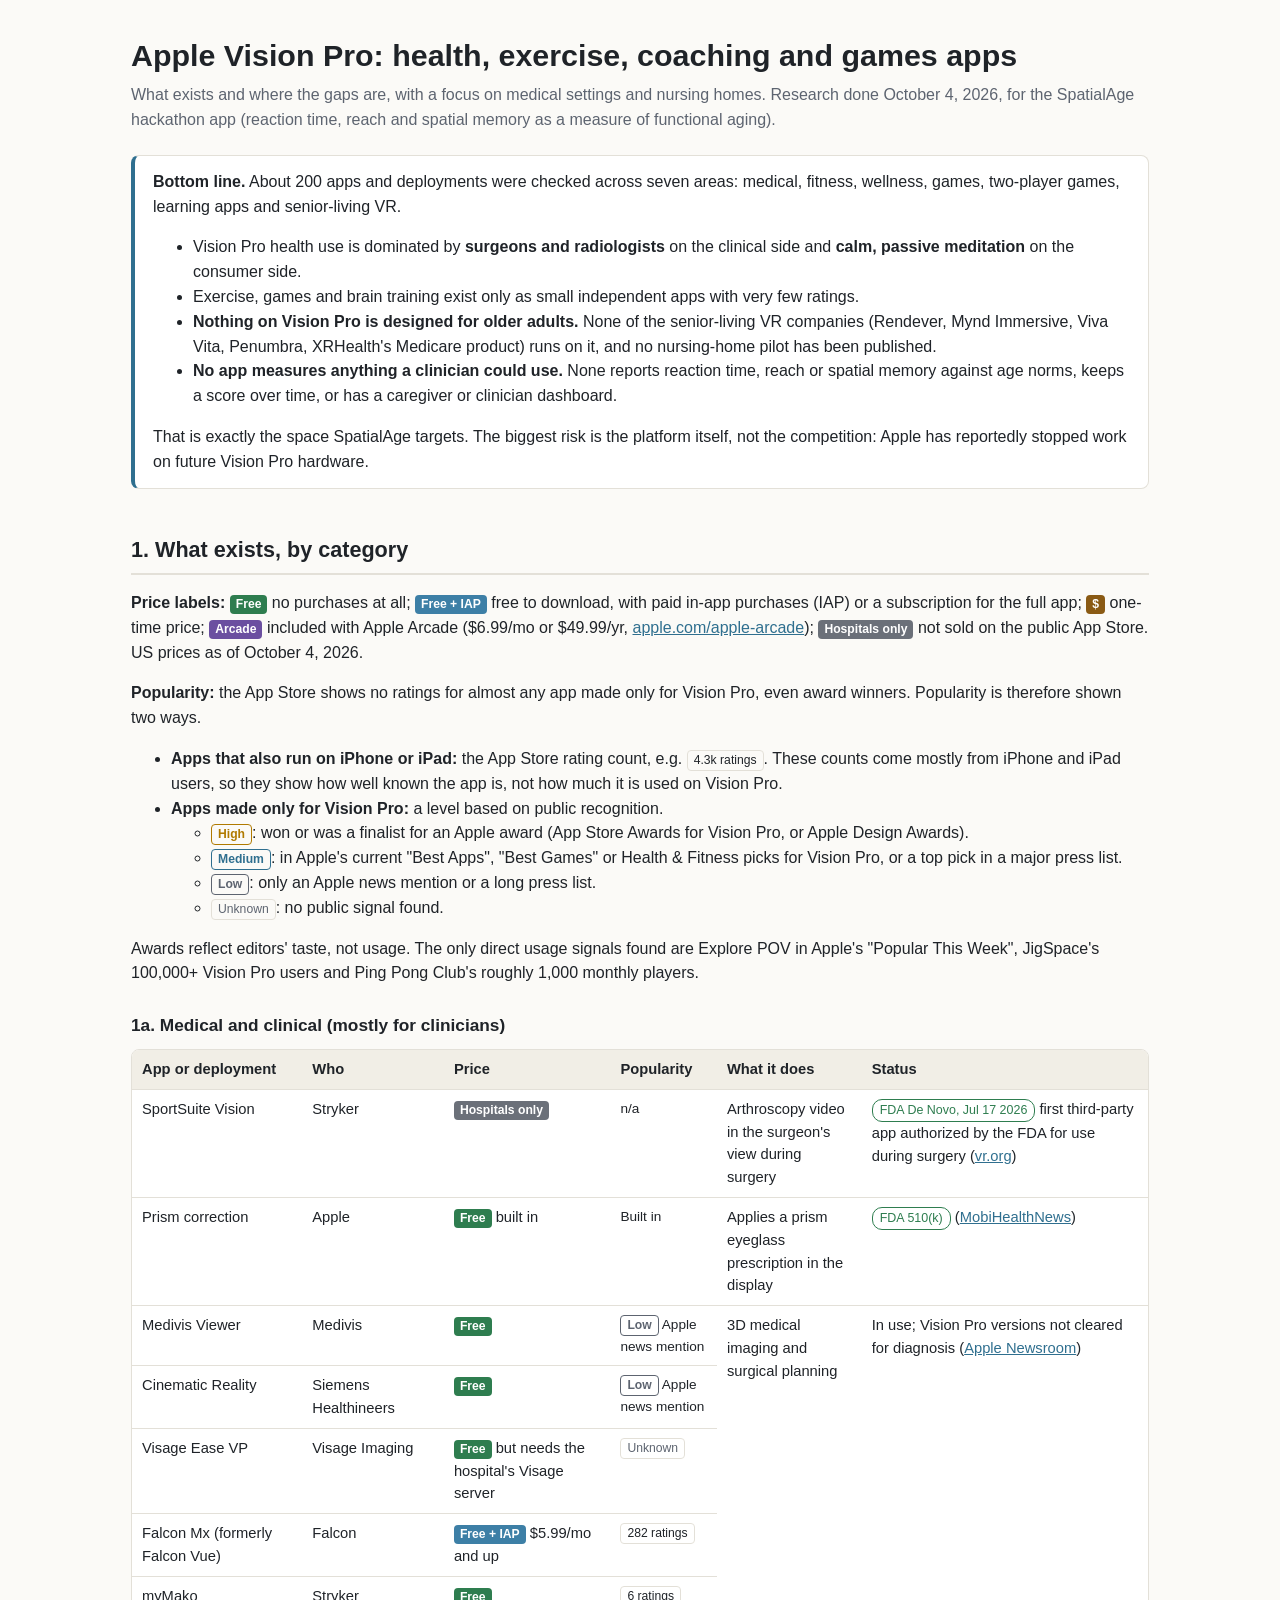
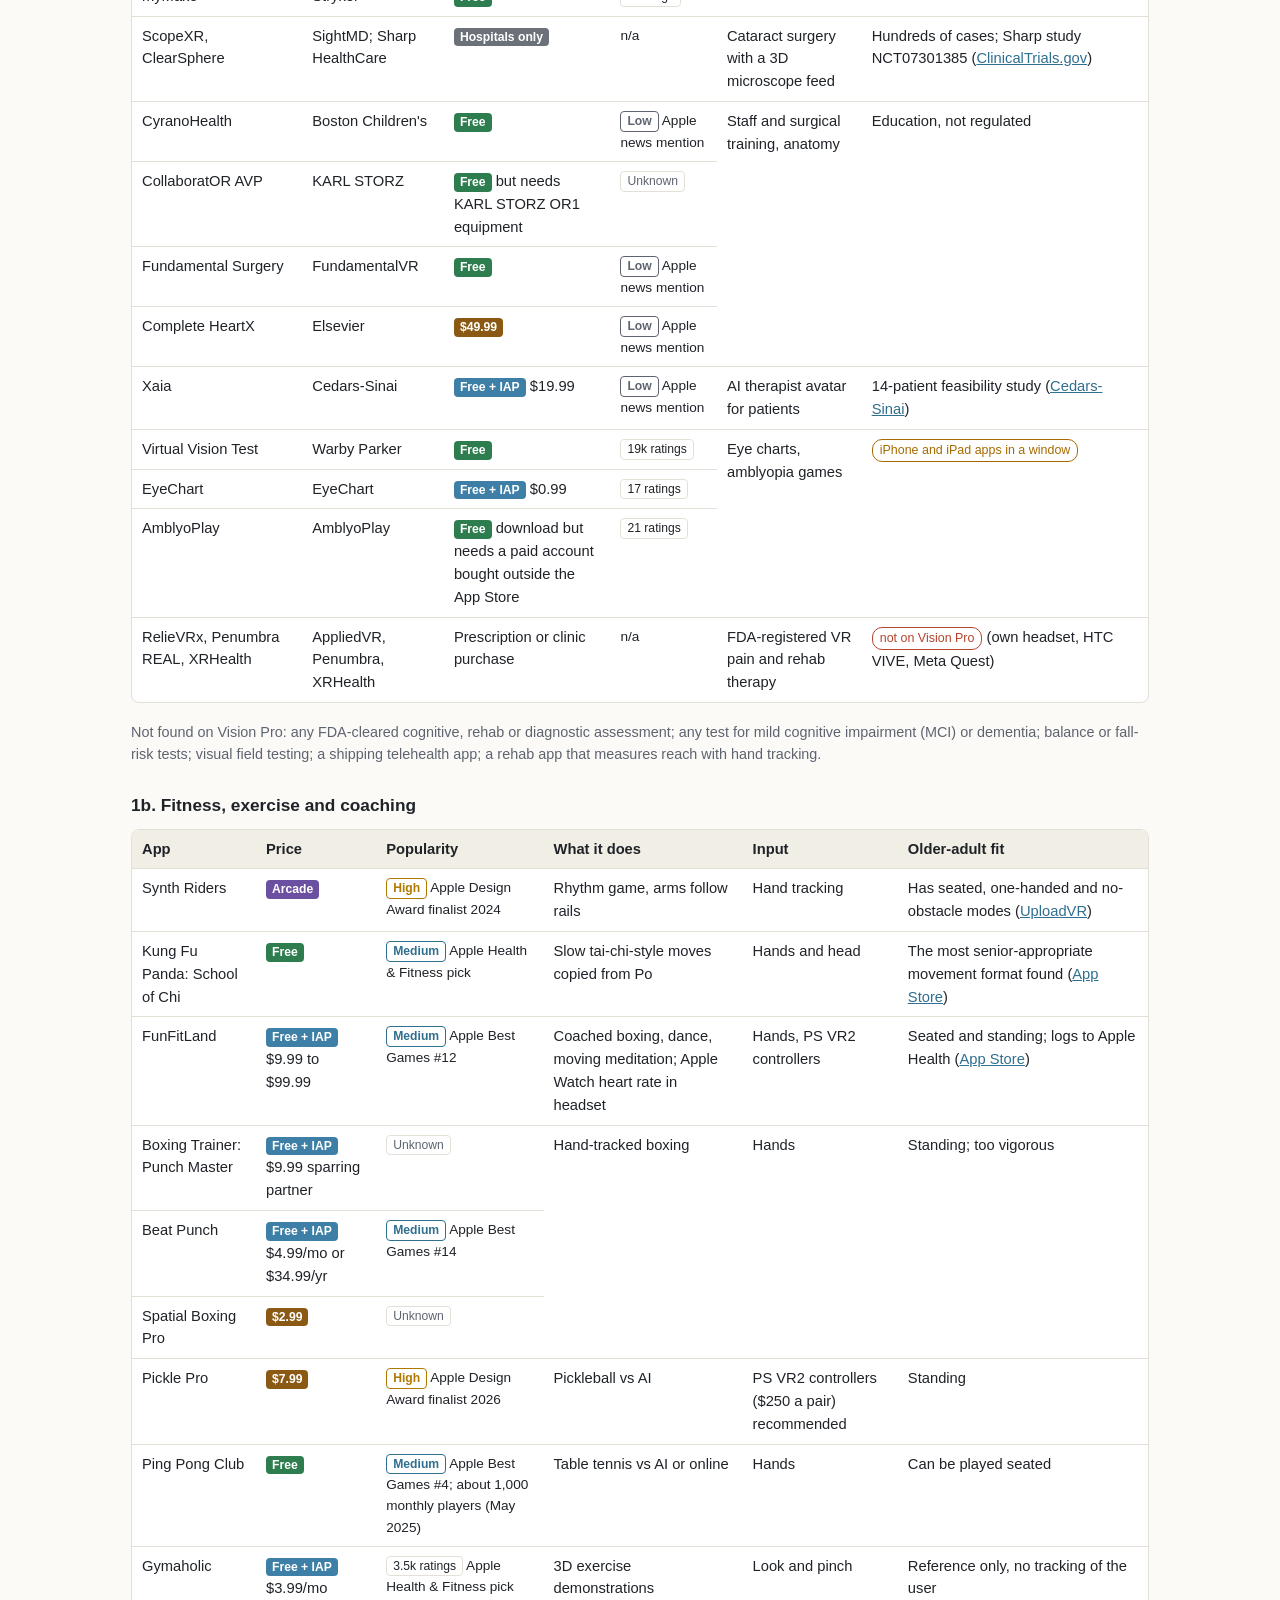
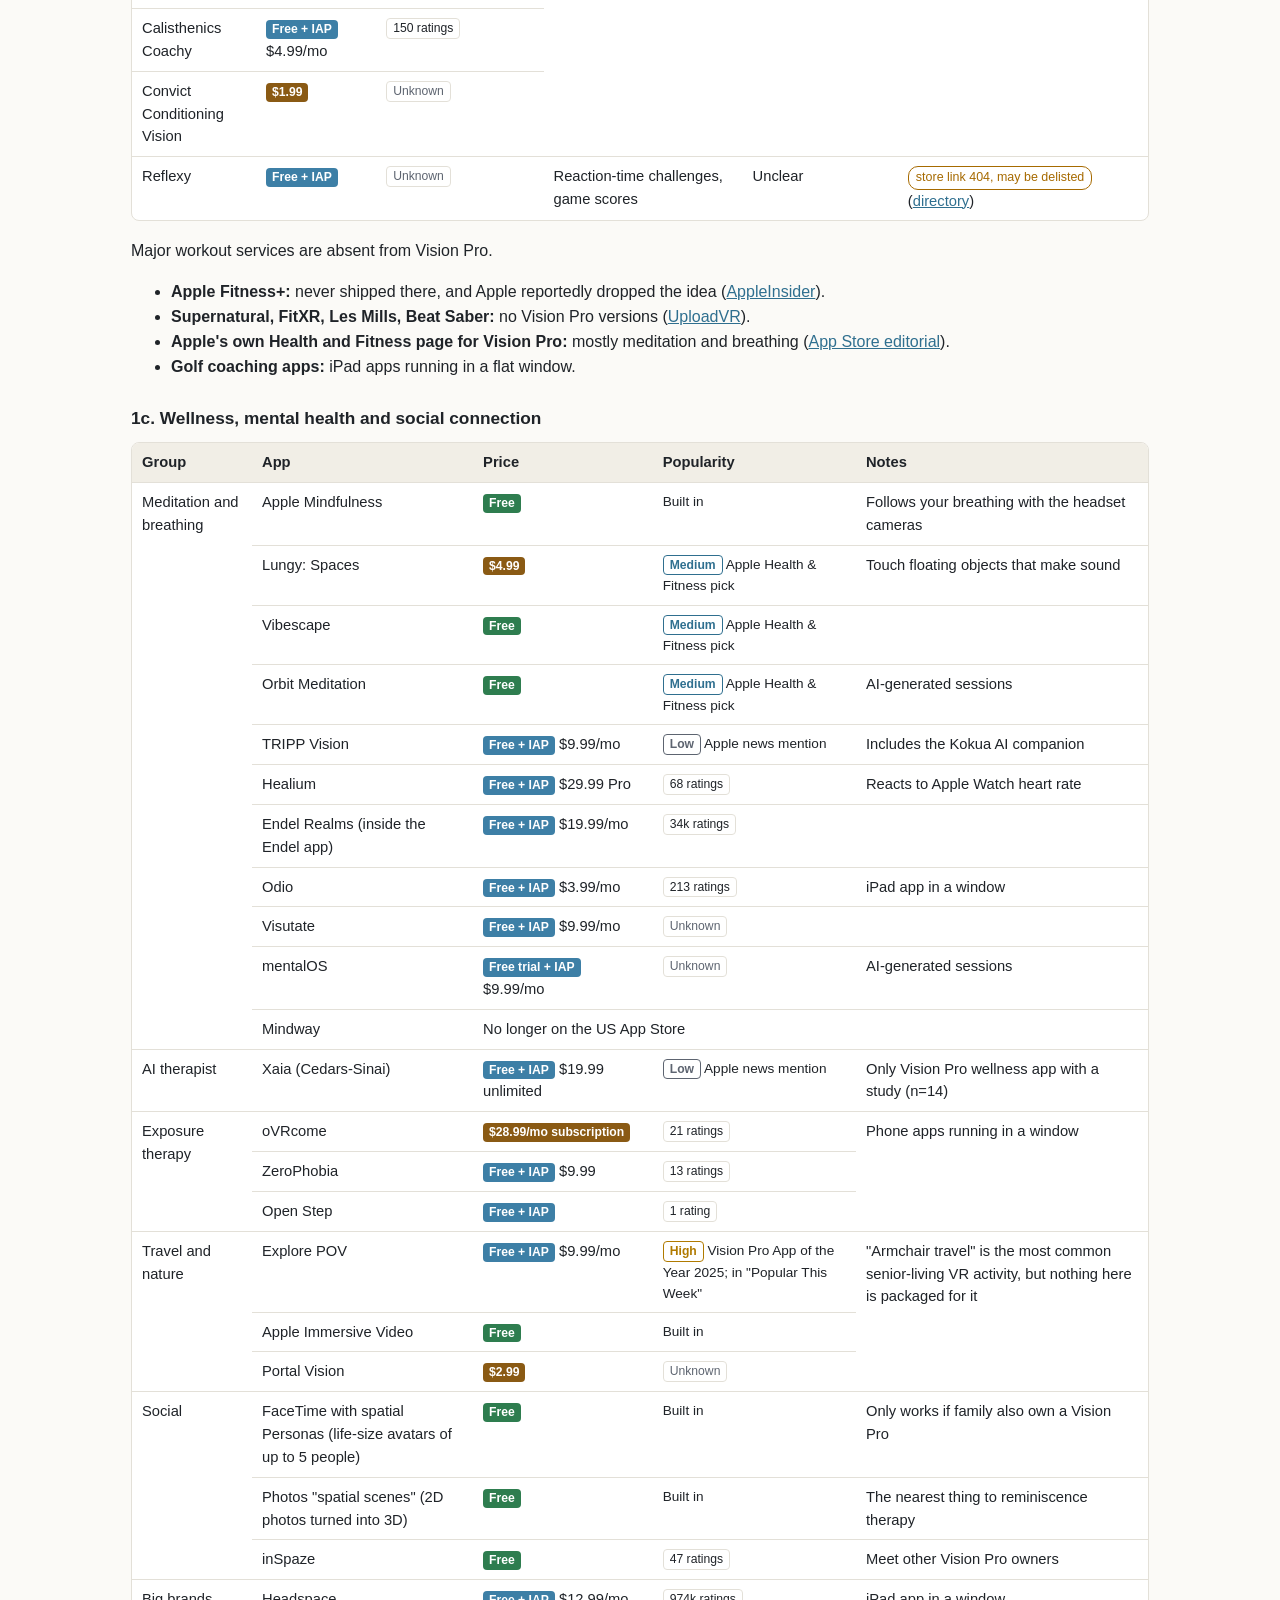
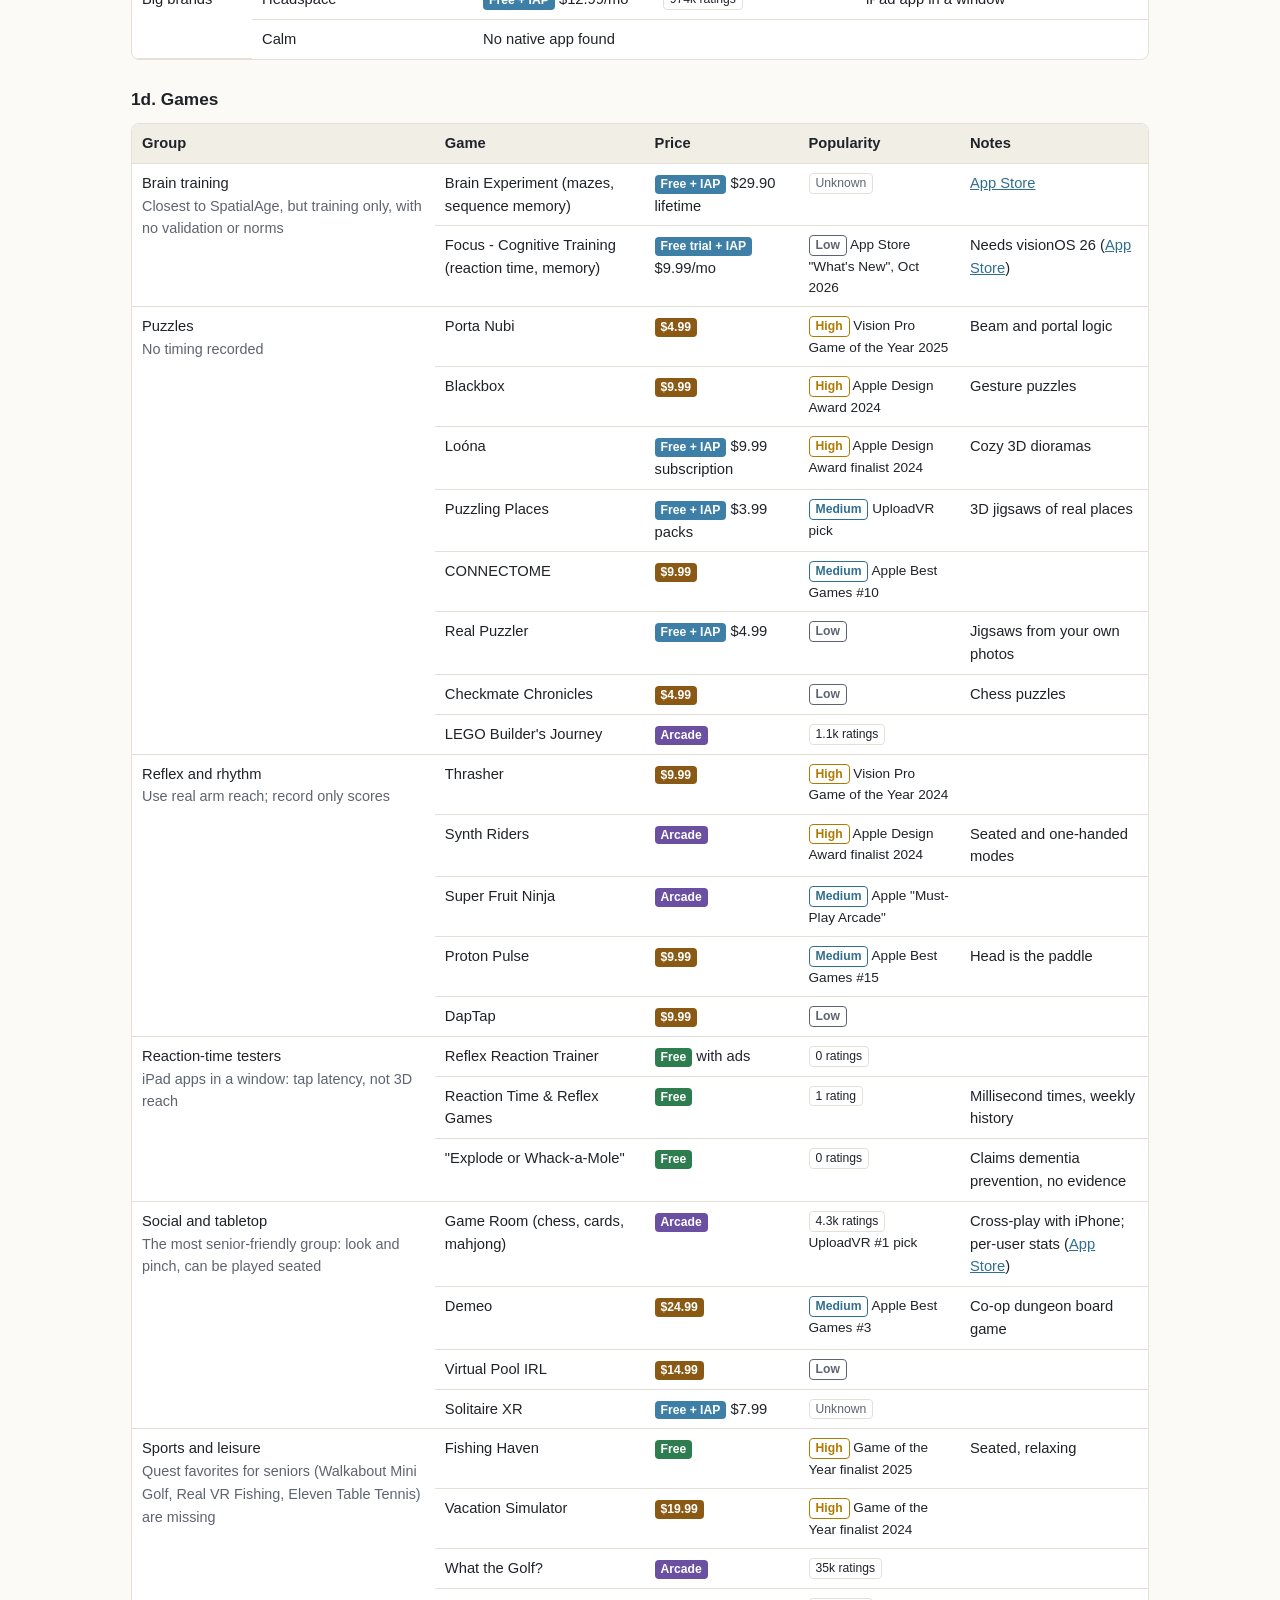
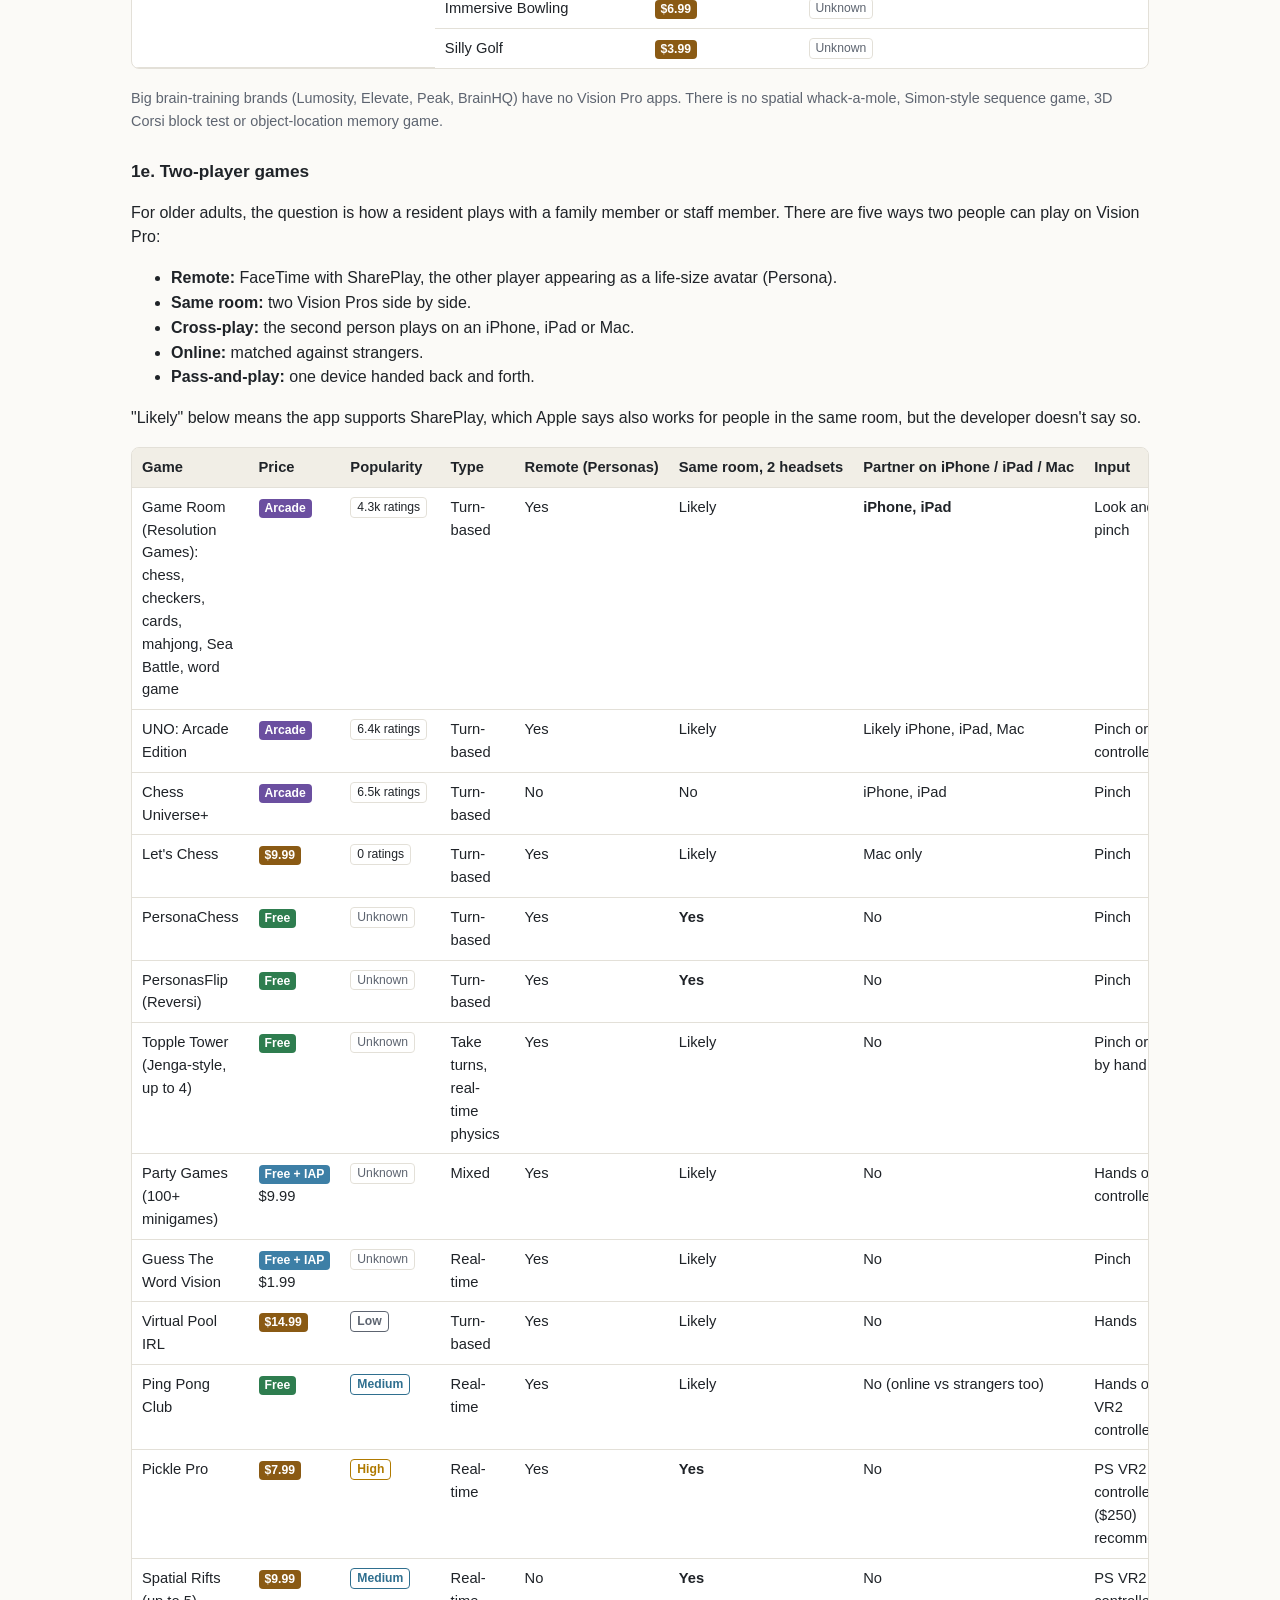
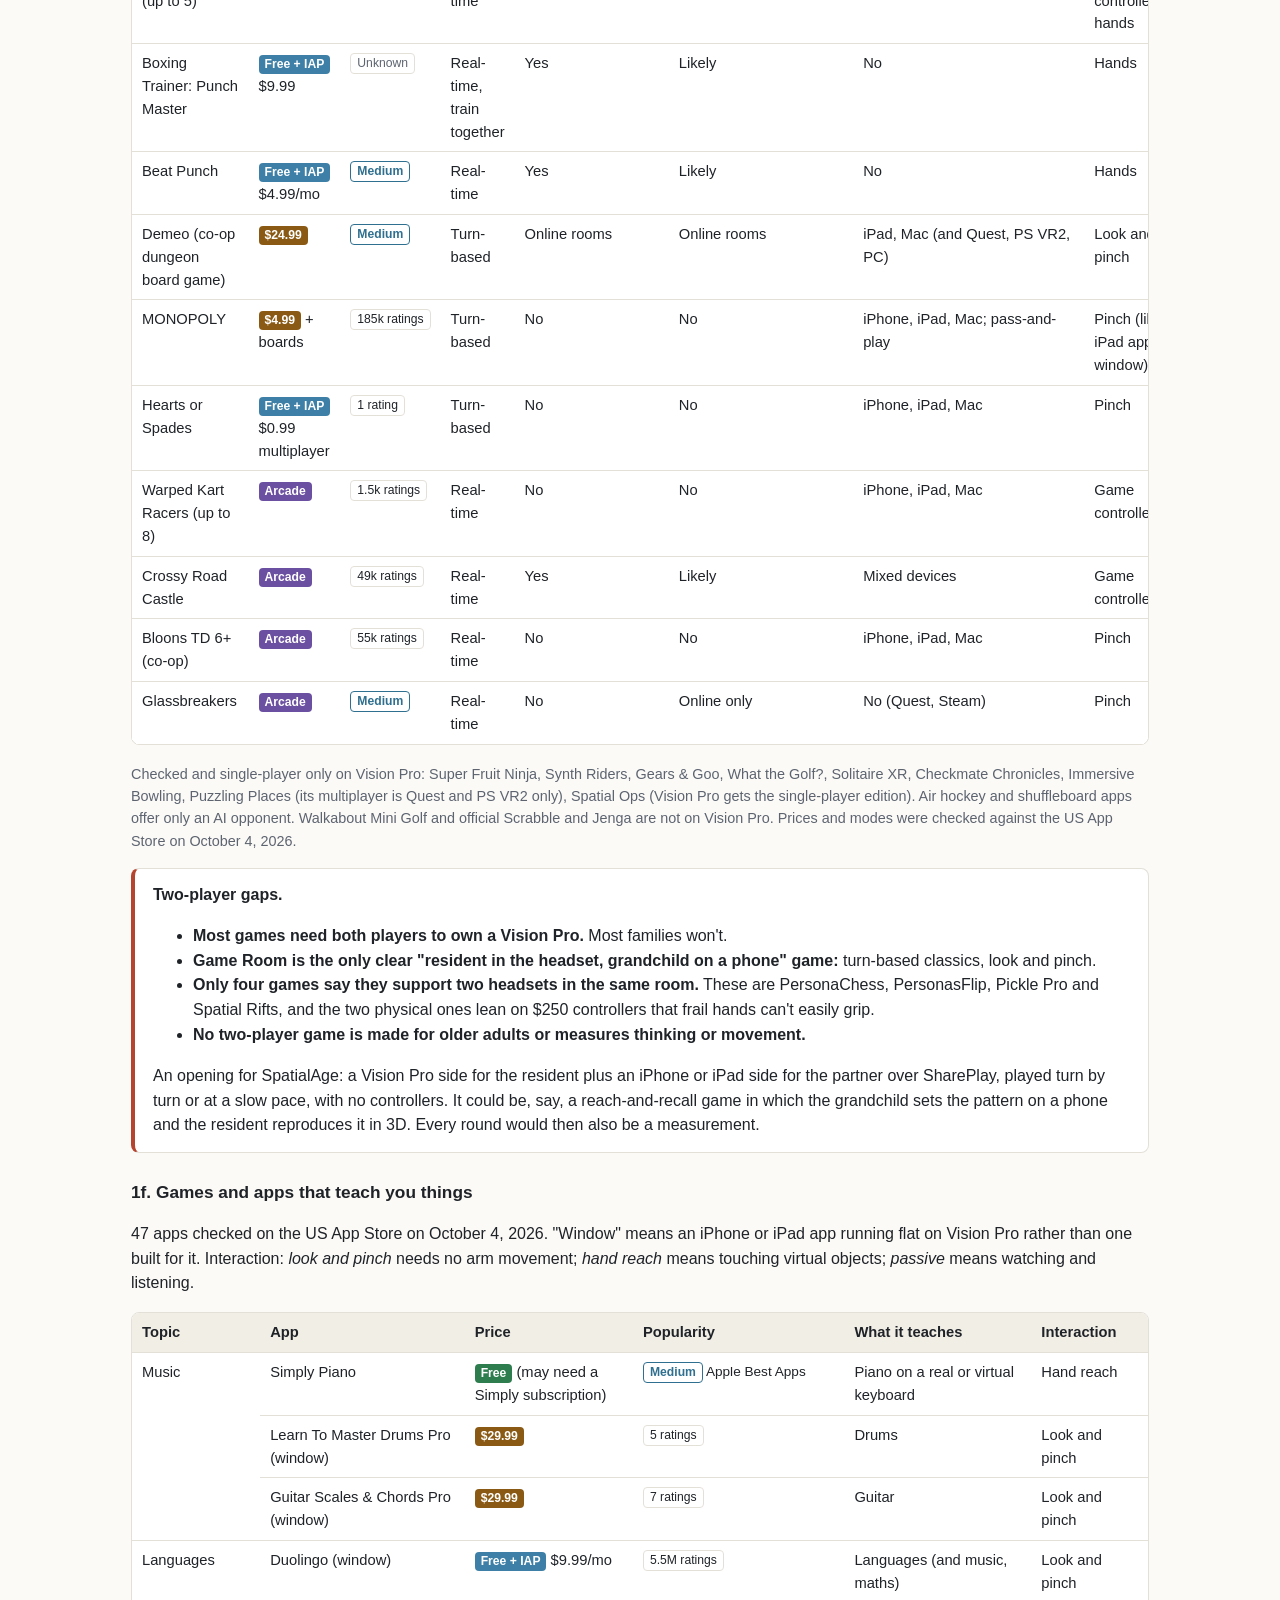
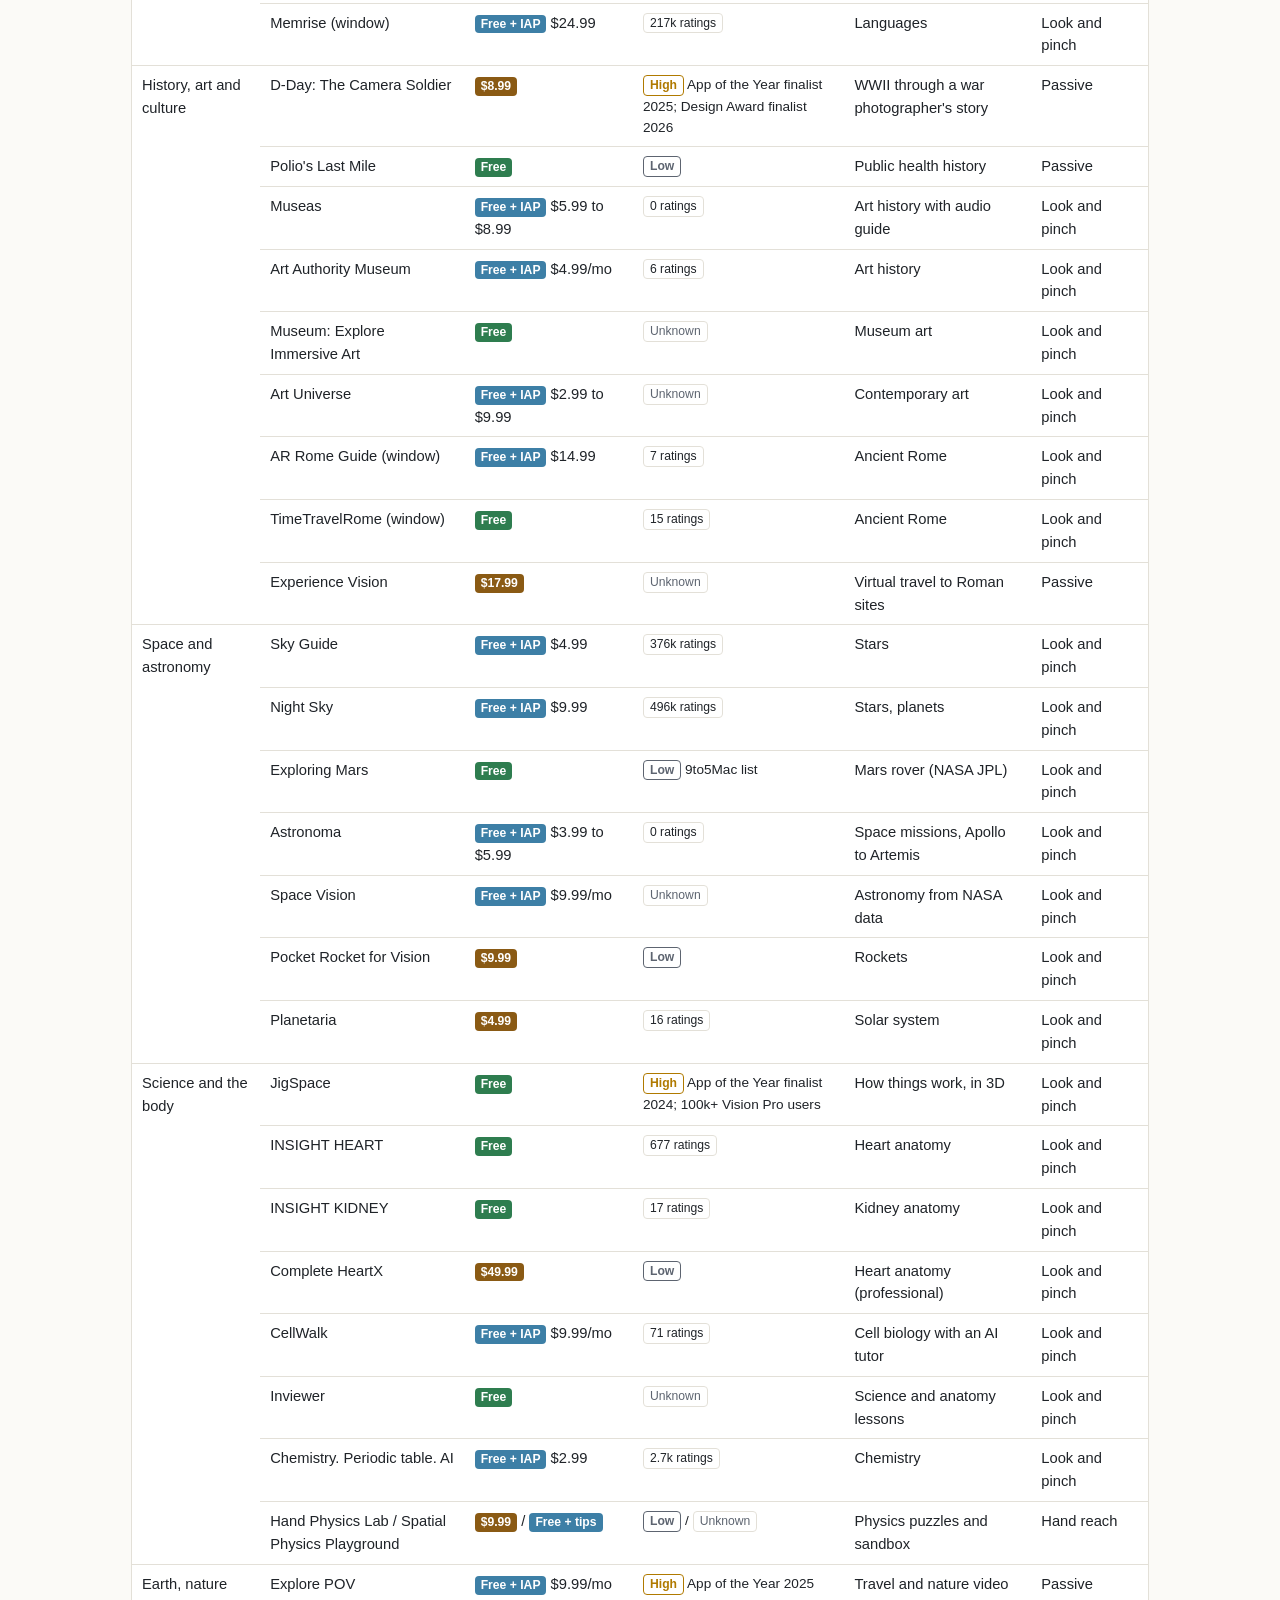
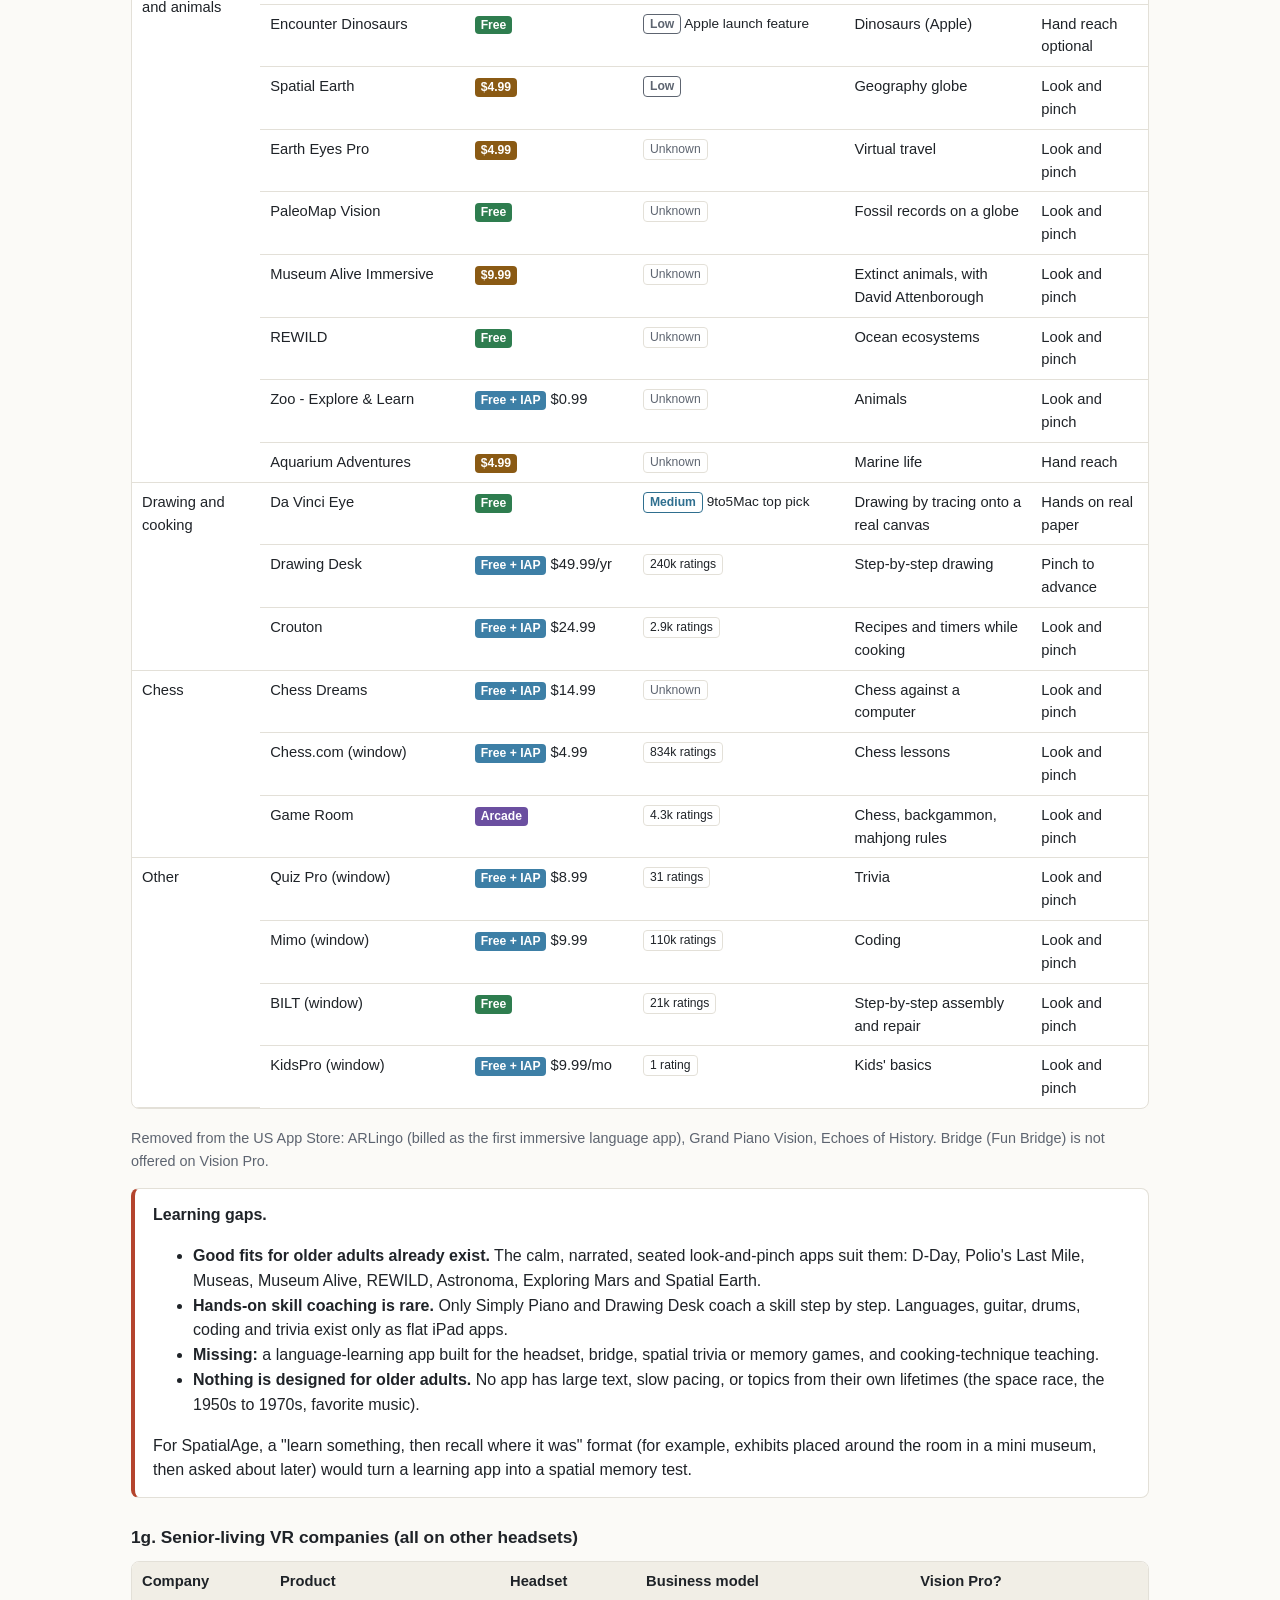
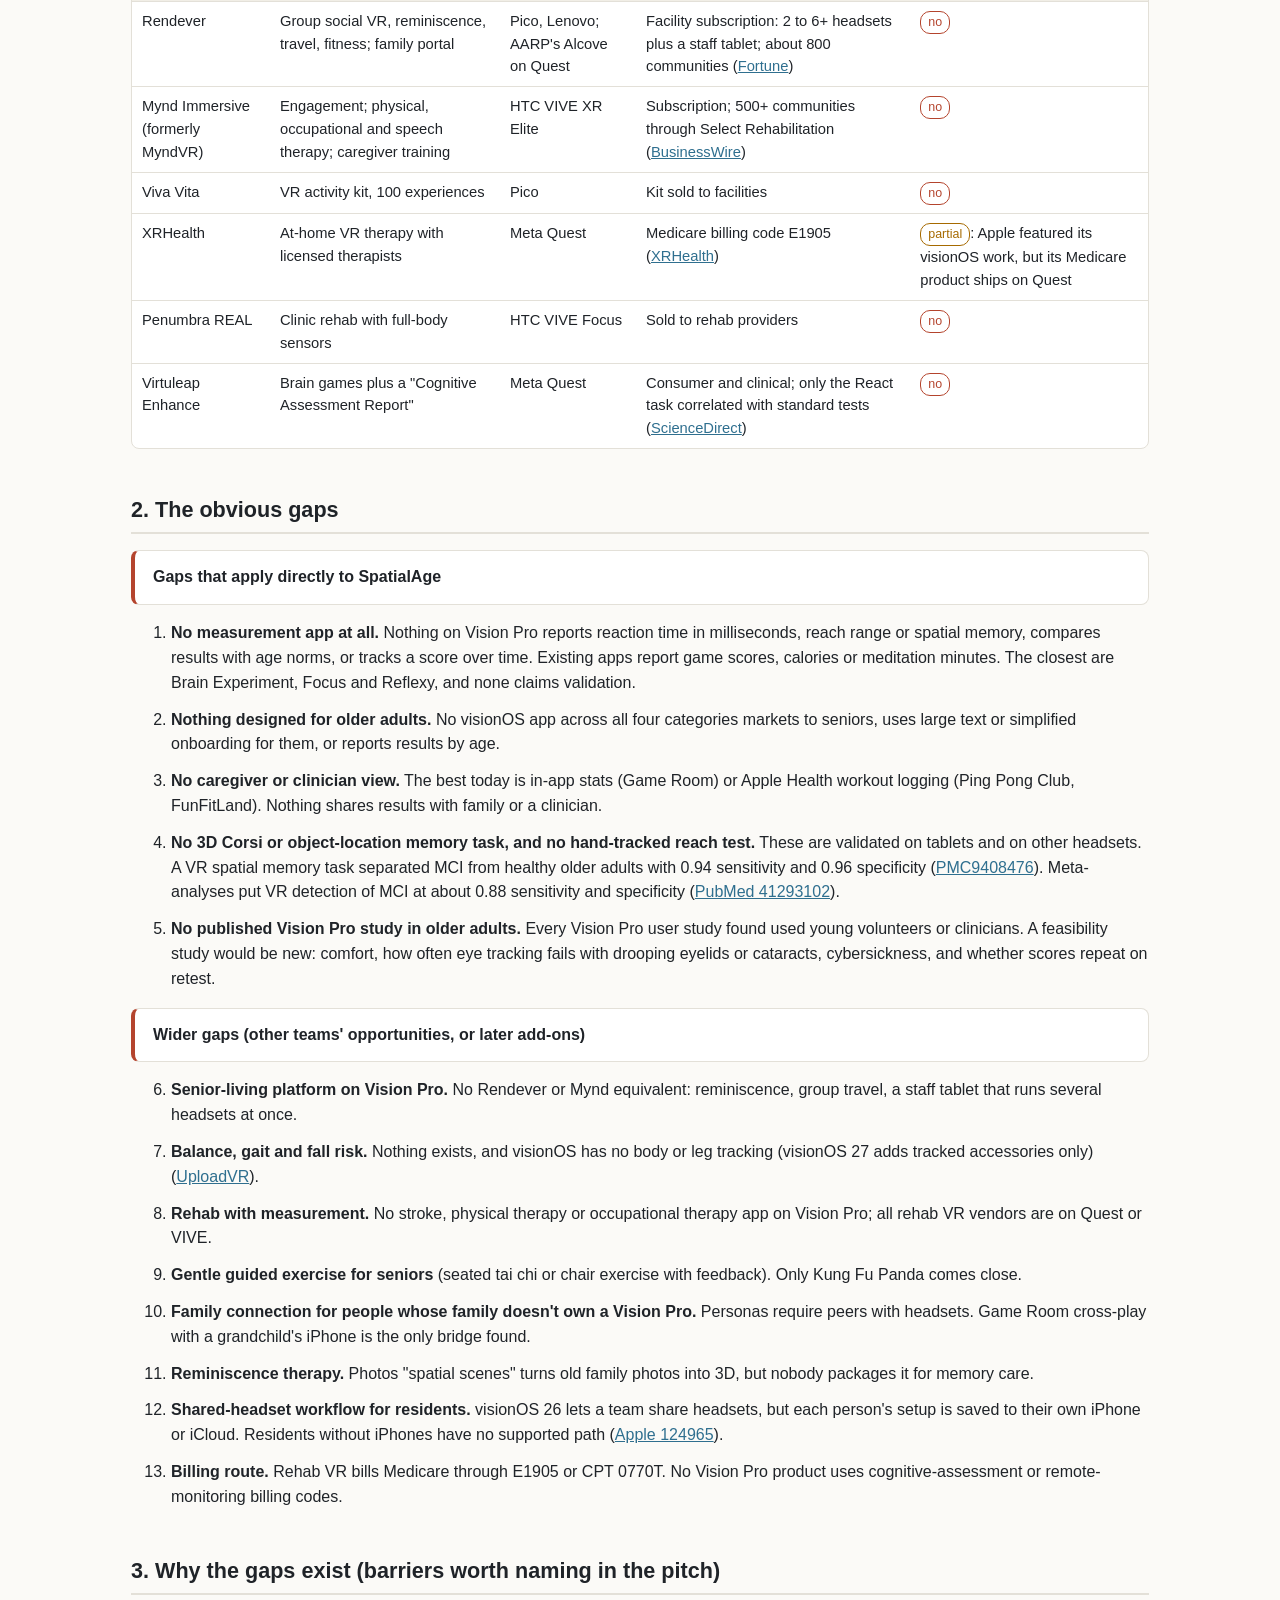
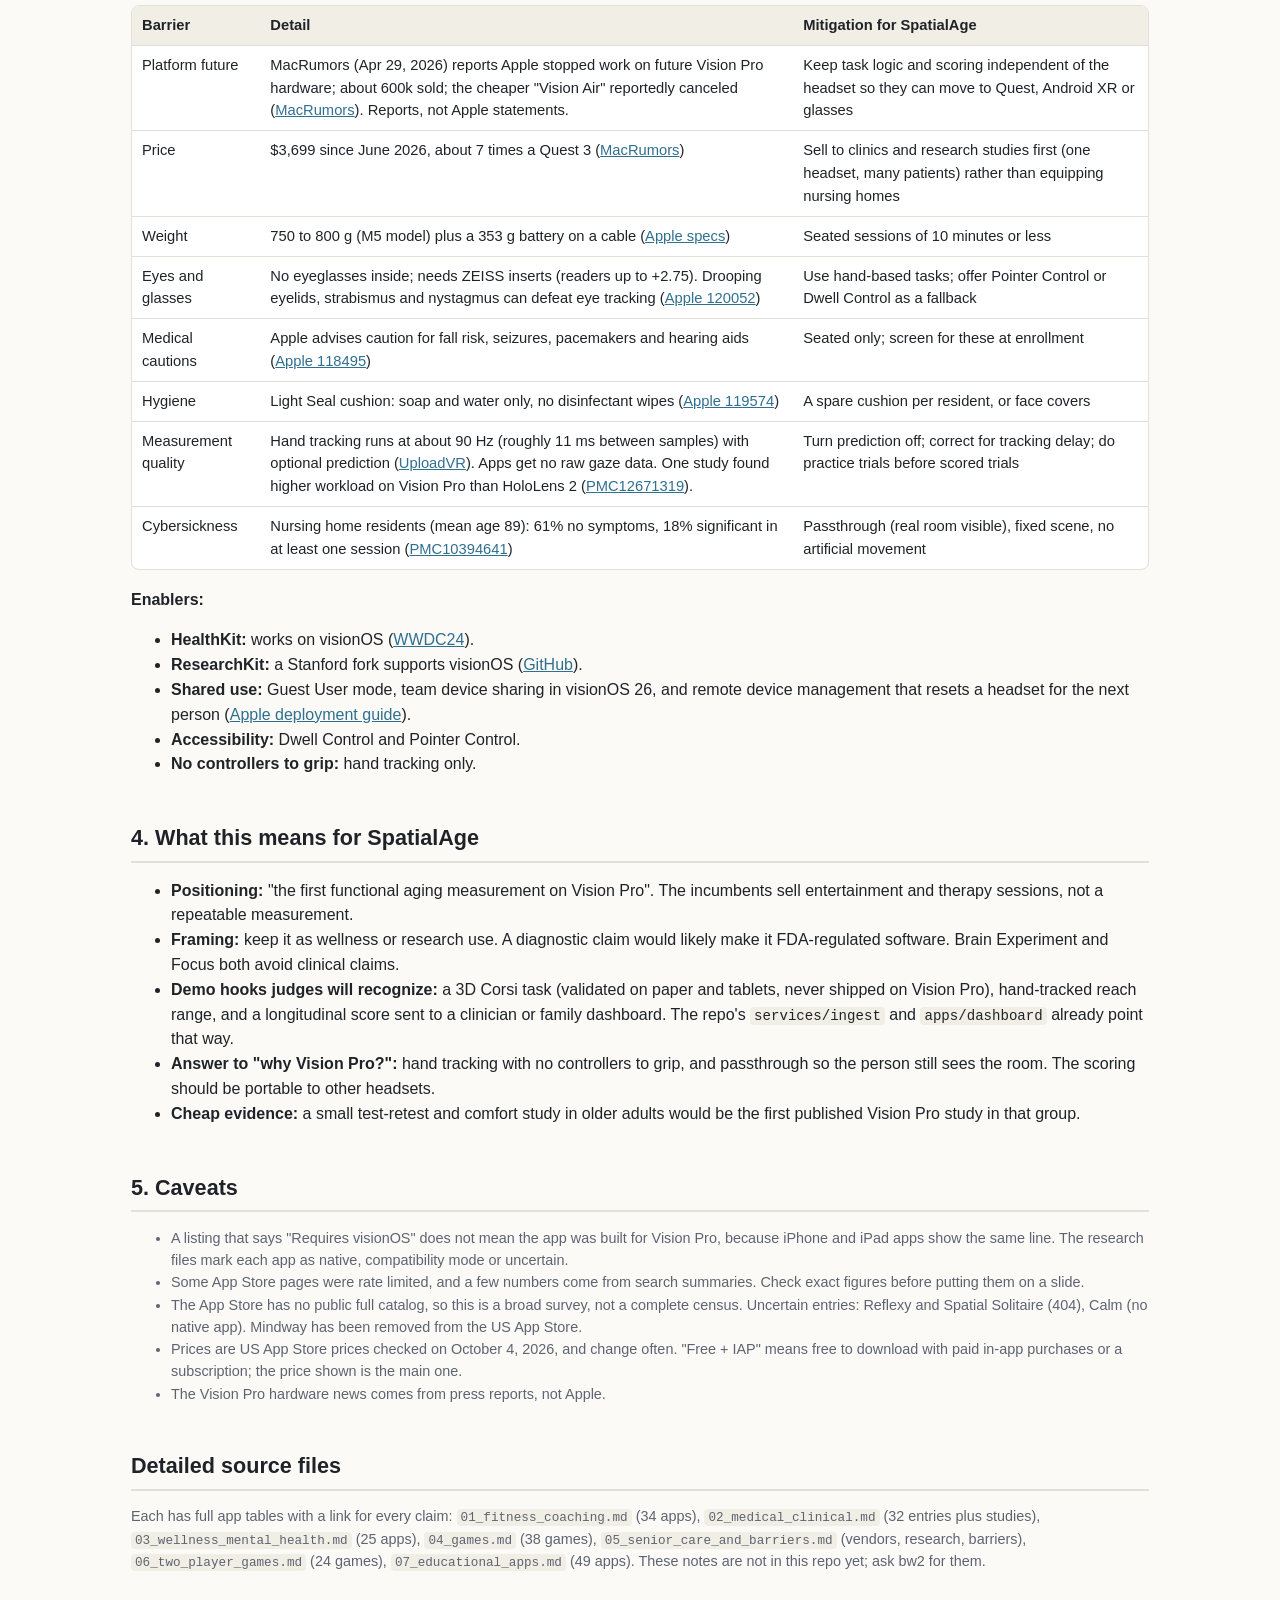
==== commit 01a857f2: "Added a learning apps section and a popularity column to the Vision Pro app landscape report" ====
--- a/research/bw2_vision_pro_health_games_landscape_and_gaps.html
+++ b/research/bw2_vision_pro_health_games_landscape_and_gaps.html
@@ -45,6 +45,13 @@
 .price.paid { background: #8a5a14; }
 .price.arcade { background: #6b4fa0; }
 .price.ent { background: #6b7079; }
+.pop { display: inline-block; font-size: 0.76rem; font-weight: 600; padding: 0 6px; border-radius: 4px; white-space: nowrap; border: 1px solid; }
+.pop.high { color: #b07a00; border-color: #b07a00; }
+.pop.med { color: var(--accent); border-color: var(--accent); }
+.pop.low { color: var(--muted); border-color: var(--muted); }
+.pop.unk { color: var(--muted); border-color: var(--border); font-weight: 400; }
+.pop.cnt { color: var(--fg); border-color: var(--border); font-weight: 400; }
+td.popcell { font-size: 0.85rem; }
 ol.gaps > li { margin-bottom: 12px; }
 .muted { color: var(--muted); font-size: 0.9rem; }
 code { font-size: 0.88em; background: var(--th); padding: 1px 4px; border-radius: 4px; }
@@ -57,7 +64,7 @@
 <p class="sub">What exists and where the gaps are, with a focus on medical settings and nursing homes. Research done October 4, 2026, for the SpatialAge hackathon app (reaction time, reach and spatial memory as a measure of functional aging).</p>
 
 <div class="callout">
-<strong>Bottom line.</strong> About 150 apps and deployments were checked across five areas.
+<strong>Bottom line.</strong> About 200 apps and deployments were checked across seven areas: medical, fitness, wellness, games, two-player games, learning apps and senior-living VR.
 <ul>
 <li>Vision Pro health use is dominated by <strong>surgeons and radiologists</strong> on the clinical side and <strong>calm, passive meditation</strong> on the consumer side.</li>
 <li>Exercise, games and brain training exist only as small independent apps with very few ratings.</li>
@@ -75,36 +82,57 @@
 <span class="price arcade">Arcade</span> included with Apple Arcade ($6.99/mo or $49.99/yr, <a href="https://www.apple.com/apple-arcade/">apple.com/apple-arcade</a>);
 <span class="price ent">Hospitals only</span> not sold on the public App Store.
 US prices as of October 4, 2026.</p>
+<p><strong>Popularity:</strong> the App Store shows no ratings for almost any app made only for Vision Pro, even award winners. Popularity is therefore shown two ways.</p>
+<ul>
+<li><strong>Apps that also run on iPhone or iPad:</strong> the App Store rating count, e.g. <span class="pop cnt">4.3k ratings</span>. These counts come mostly from iPhone and iPad users, so they show how well known the app is, not how much it is used on Vision Pro.</li>
+<li><strong>Apps made only for Vision Pro:</strong> a level based on public recognition.
+<ul>
+<li><span class="pop high">High</span>: won or was a finalist for an Apple award (App Store Awards for Vision Pro, or Apple Design Awards).</li>
+<li><span class="pop med">Medium</span>: in Apple's current "Best Apps", "Best Games" or Health &amp; Fitness picks for Vision Pro, or a top pick in a major press list.</li>
+<li><span class="pop low">Low</span>: only an Apple news mention or a long press list.</li>
+<li><span class="pop unk">Unknown</span>: no public signal found.</li>
+</ul></li>
+</ul>
+<p>Awards reflect editors' taste, not usage. The only direct usage signals found are Explore POV in Apple's "Popular This Week", JigSpace's 100,000+ Vision Pro users and Ping Pong Club's roughly 1,000 monthly players.</p>
 
 <h3>1a. Medical and clinical (mostly for clinicians)</h3>
 <div class="tablewrap"><table>
-<tr><th>App or deployment</th><th>Who</th><th>Price</th><th>What it does</th><th>Status</th></tr>
-<tr><td>SportSuite Vision</td><td>Stryker</td><td><span class="price ent">Hospitals only</span></td><td>Arthroscopy video in the surgeon's view during surgery</td><td><span class="tag yes">FDA De Novo, Jul 17 2026</span> first third-party app authorized by the FDA for use during surgery (<a href="https://vr.org/articles/stryker-sportsuite-vision-den250040-new-fda-device-class-2026">vr.org</a>)</td></tr>
-<tr><td>Prism correction</td><td>Apple</td><td><span class="price free">Free</span> built in</td><td>Applies a prism eyeglass prescription in the display</td><td><span class="tag yes">FDA 510(k)</span> (<a href="https://www.mobihealthnews.com/news/apple-receives-fda-nod-hypertension-notification-feature">MobiHealthNews</a>)</td></tr>
-<tr><td>Medivis Viewer, Siemens Cinematic Reality, Visage Ease VP, Falcon Mx (formerly Falcon Vue), myMako</td><td>Various</td><td>Medivis, Cinematic Reality, myMako <span class="price free">Free</span>; Visage Ease VP <span class="price free">Free</span> but needs the hospital's Visage server; Falcon Mx <span class="price fiap">Free + IAP</span> $5.99/mo and up</td><td>3D medical imaging and surgical planning</td><td>In use; Vision Pro versions not cleared for diagnosis (<a href="https://www.apple.com/newsroom/2024/03/apple-vision-pro-unlocks-new-opportunities-for-health-app-developers/">Apple Newsroom</a>)</td></tr>
-<tr><td>ScopeXR, ClearSphere</td><td>SightMD; Sharp HealthCare</td><td><span class="price ent">Hospitals only</span></td><td>Cataract surgery with a 3D microscope feed</td><td>Hundreds of cases; Sharp study NCT07301385 (<a href="https://clinicaltrials.gov/study/NCT07301385">ClinicalTrials.gov</a>)</td></tr>
-<tr><td>CyranoHealth, CollaboratOR AVP, Fundamental Surgery, Complete HeartX</td><td>Boston Children's, KARL STORZ, FundamentalVR, Elsevier</td><td>CyranoHealth, Fundamental Surgery <span class="price free">Free</span>; CollaboratOR <span class="price free">Free</span> but needs KARL STORZ OR1 equipment; Complete HeartX <span class="price paid">$49.99</span></td><td>Staff and surgical training, anatomy</td><td>Education, not regulated</td></tr>
-<tr><td>Xaia</td><td>Cedars-Sinai</td><td><span class="price fiap">Free + IAP</span> $19.99</td><td>AI therapist avatar for patients</td><td>14-patient feasibility study (<a href="https://www.cedars-sinai.org/newsroom/study-mental-health-gets-a-boost-from-artificial-intelligence/">Cedars-Sinai</a>)</td></tr>
-<tr><td>Vision acuity apps (AmblyoPlay, EyeChart, Warby Parker test)</td><td>Various</td><td>Warby Parker <span class="price free">Free</span>; EyeChart <span class="price fiap">Free + IAP</span> $0.99; AmblyoPlay <span class="price free">Free</span> download but needs a paid account bought outside the App Store</td><td>Eye charts, amblyopia games</td><td><span class="tag unc">mostly iPad apps in a window</span></td></tr>
-<tr><td>RelieVRx, Penumbra REAL, XRHealth</td><td>AppliedVR, Penumbra, XRHealth</td><td>Prescription or clinic purchase</td><td>FDA-registered VR pain and rehab therapy</td><td><span class="tag no">not on Vision Pro</span> (own headset, HTC VIVE, Meta Quest)</td></tr>
+<tr><th>App or deployment</th><th>Who</th><th>Price</th><th>Popularity</th><th>What it does</th><th>Status</th></tr>
+<tr><td>SportSuite Vision</td><td>Stryker</td><td><span class="price ent">Hospitals only</span></td><td class="popcell">n/a</td><td>Arthroscopy video in the surgeon's view during surgery</td><td><span class="tag yes">FDA De Novo, Jul 17 2026</span> first third-party app authorized by the FDA for use during surgery (<a href="https://vr.org/articles/stryker-sportsuite-vision-den250040-new-fda-device-class-2026">vr.org</a>)</td></tr>
+<tr><td>Prism correction</td><td>Apple</td><td><span class="price free">Free</span> built in</td><td class="popcell">Built in</td><td>Applies a prism eyeglass prescription in the display</td><td><span class="tag yes">FDA 510(k)</span> (<a href="https://www.mobihealthnews.com/news/apple-receives-fda-nod-hypertension-notification-feature">MobiHealthNews</a>)</td></tr>
+<tr><td>Medivis Viewer</td><td>Medivis</td><td><span class="price free">Free</span></td><td class="popcell"><span class="pop low">Low</span> Apple news mention</td><td rowspan="5">3D medical imaging and surgical planning</td><td rowspan="5">In use; Vision Pro versions not cleared for diagnosis (<a href="https://www.apple.com/newsroom/2024/03/apple-vision-pro-unlocks-new-opportunities-for-health-app-developers/">Apple Newsroom</a>)</td></tr>
+<tr><td>Cinematic Reality</td><td>Siemens Healthineers</td><td><span class="price free">Free</span></td><td class="popcell"><span class="pop low">Low</span> Apple news mention</td></tr>
+<tr><td>Visage Ease VP</td><td>Visage Imaging</td><td><span class="price free">Free</span> but needs the hospital's Visage server</td><td class="popcell"><span class="pop unk">Unknown</span></td></tr>
+<tr><td>Falcon Mx (formerly Falcon Vue)</td><td>Falcon</td><td><span class="price fiap">Free + IAP</span> $5.99/mo and up</td><td class="popcell"><span class="pop cnt">282 ratings</span></td></tr>
+<tr><td>myMako</td><td>Stryker</td><td><span class="price free">Free</span></td><td class="popcell"><span class="pop cnt">6 ratings</span></td></tr>
+<tr><td>ScopeXR, ClearSphere</td><td>SightMD; Sharp HealthCare</td><td><span class="price ent">Hospitals only</span></td><td class="popcell">n/a</td><td>Cataract surgery with a 3D microscope feed</td><td>Hundreds of cases; Sharp study NCT07301385 (<a href="https://clinicaltrials.gov/study/NCT07301385">ClinicalTrials.gov</a>)</td></tr>
+<tr><td>CyranoHealth</td><td>Boston Children's</td><td><span class="price free">Free</span></td><td class="popcell"><span class="pop low">Low</span> Apple news mention</td><td rowspan="4">Staff and surgical training, anatomy</td><td rowspan="4">Education, not regulated</td></tr>
+<tr><td>CollaboratOR AVP</td><td>KARL STORZ</td><td><span class="price free">Free</span> but needs KARL STORZ OR1 equipment</td><td class="popcell"><span class="pop unk">Unknown</span></td></tr>
+<tr><td>Fundamental Surgery</td><td>FundamentalVR</td><td><span class="price free">Free</span></td><td class="popcell"><span class="pop low">Low</span> Apple news mention</td></tr>
+<tr><td>Complete HeartX</td><td>Elsevier</td><td><span class="price paid">$49.99</span></td><td class="popcell"><span class="pop low">Low</span> Apple news mention</td></tr>
+<tr><td>Xaia</td><td>Cedars-Sinai</td><td><span class="price fiap">Free + IAP</span> $19.99</td><td class="popcell"><span class="pop low">Low</span> Apple news mention</td><td>AI therapist avatar for patients</td><td>14-patient feasibility study (<a href="https://www.cedars-sinai.org/newsroom/study-mental-health-gets-a-boost-from-artificial-intelligence/">Cedars-Sinai</a>)</td></tr>
+<tr><td>Virtual Vision Test</td><td>Warby Parker</td><td><span class="price free">Free</span></td><td class="popcell"><span class="pop cnt">19k ratings</span></td><td rowspan="3">Eye charts, amblyopia games</td><td rowspan="3"><span class="tag unc">iPhone and iPad apps in a window</span></td></tr>
+<tr><td>EyeChart</td><td>EyeChart</td><td><span class="price fiap">Free + IAP</span> $0.99</td><td class="popcell"><span class="pop cnt">17 ratings</span></td></tr>
+<tr><td>AmblyoPlay</td><td>AmblyoPlay</td><td><span class="price free">Free</span> download but needs a paid account bought outside the App Store</td><td class="popcell"><span class="pop cnt">21 ratings</span></td></tr>
+<tr><td>RelieVRx, Penumbra REAL, XRHealth</td><td>AppliedVR, Penumbra, XRHealth</td><td>Prescription or clinic purchase</td><td class="popcell">n/a</td><td>FDA-registered VR pain and rehab therapy</td><td><span class="tag no">not on Vision Pro</span> (own headset, HTC VIVE, Meta Quest)</td></tr>
 </table></div>
 <p class="muted">Not found on Vision Pro: any FDA-cleared cognitive, rehab or diagnostic assessment; any test for mild cognitive impairment (MCI) or dementia; balance or fall-risk tests; visual field testing; a shipping telehealth app; a rehab app that measures reach with hand tracking.</p>
 
 <h3>1b. Fitness, exercise and coaching</h3>
 <div class="tablewrap"><table>
-<tr><th>App</th><th>Price</th><th>What it does</th><th>Input</th><th>Older-adult fit</th></tr>
-<tr><td>Synth Riders</td><td><span class="price arcade">Arcade</span></td><td>Rhythm game, arms follow rails</td><td>Hand tracking</td><td>Has seated, one-handed and no-obstacle modes (<a href="https://www.uploadvr.com/synth-riders-apple-vision-pro/">UploadVR</a>)</td></tr>
-<tr><td>Kung Fu Panda: School of Chi</td><td><span class="price free">Free</span></td><td>Slow tai-chi-style moves copied from Po</td><td>Hands and head</td><td>The most senior-appropriate movement format found (<a href="https://apps.apple.com/us/app/kung-fu-panda-school-of-chi/id6477230272">App Store</a>)</td></tr>
-<tr><td>FunFitLand</td><td><span class="price fiap">Free + IAP</span> $9.99 to $99.99</td><td>Coached boxing, dance, moving meditation; Apple Watch heart rate in headset</td><td>Hands, PS VR2 controllers</td><td>Seated and standing; logs to Apple Health (<a href="https://apps.apple.com/us/app/funfitland/id6744429139">App Store</a>)</td></tr>
-<tr><td>Boxing Trainer: Punch Master</td><td><span class="price fiap">Free + IAP</span> $9.99 sparring partner</td><td rowspan="3">Hand-tracked boxing</td><td rowspan="3">Hands</td><td rowspan="3">Standing; too vigorous</td></tr>
-<tr><td>Beat Punch</td><td><span class="price fiap">Free + IAP</span> $4.99/mo or $34.99/yr</td></tr>
-<tr><td>Spatial Boxing Pro</td><td><span class="price paid">$2.99</span></td></tr>
-<tr><td>Pickle Pro</td><td><span class="price paid">$7.99</span></td><td>Pickleball vs AI</td><td>PS VR2 controllers ($250 a pair) recommended</td><td>Standing</td></tr>
-<tr><td>Ping Pong Club</td><td><span class="price free">Free</span></td><td>Table tennis vs AI or online</td><td>Hands</td><td>Can be played seated</td></tr>
-<tr><td>Gymaholic</td><td><span class="price fiap">Free + IAP</span> $3.99/mo</td><td rowspan="3">3D exercise demonstrations</td><td rowspan="3">Look and pinch</td><td rowspan="3">Reference only, no tracking of the user</td></tr>
-<tr><td>Calisthenics Coachy</td><td><span class="price fiap">Free + IAP</span> $4.99/mo</td></tr>
-<tr><td>Convict Conditioning Vision</td><td><span class="price paid">$1.99</span></td></tr>
-<tr><td>Reflexy</td><td><span class="price fiap">Free + IAP</span></td><td>Reaction-time challenges, game scores</td><td>Unclear</td><td><span class="tag unc">store link 404, may be delisted</span> (<a href="https://appsforapplevision.com/apps-directory/reflexy">directory</a>)</td></tr>
+<tr><th>App</th><th>Price</th><th>Popularity</th><th>What it does</th><th>Input</th><th>Older-adult fit</th></tr>
+<tr><td>Synth Riders</td><td><span class="price arcade">Arcade</span></td><td class="popcell"><span class="pop high">High</span> Apple Design Award finalist 2024</td><td>Rhythm game, arms follow rails</td><td>Hand tracking</td><td>Has seated, one-handed and no-obstacle modes (<a href="https://www.uploadvr.com/synth-riders-apple-vision-pro/">UploadVR</a>)</td></tr>
+<tr><td>Kung Fu Panda: School of Chi</td><td><span class="price free">Free</span></td><td class="popcell"><span class="pop med">Medium</span> Apple Health &amp; Fitness pick</td><td>Slow tai-chi-style moves copied from Po</td><td>Hands and head</td><td>The most senior-appropriate movement format found (<a href="https://apps.apple.com/us/app/kung-fu-panda-school-of-chi/id6477230272">App Store</a>)</td></tr>
+<tr><td>FunFitLand</td><td><span class="price fiap">Free + IAP</span> $9.99 to $99.99</td><td class="popcell"><span class="pop med">Medium</span> Apple Best Games #12</td><td>Coached boxing, dance, moving meditation; Apple Watch heart rate in headset</td><td>Hands, PS VR2 controllers</td><td>Seated and standing; logs to Apple Health (<a href="https://apps.apple.com/us/app/funfitland/id6744429139">App Store</a>)</td></tr>
+<tr><td>Boxing Trainer: Punch Master</td><td><span class="price fiap">Free + IAP</span> $9.99 sparring partner</td><td class="popcell"><span class="pop unk">Unknown</span></td><td rowspan="3">Hand-tracked boxing</td><td rowspan="3">Hands</td><td rowspan="3">Standing; too vigorous</td></tr>
+<tr><td>Beat Punch</td><td><span class="price fiap">Free + IAP</span> $4.99/mo or $34.99/yr</td><td class="popcell"><span class="pop med">Medium</span> Apple Best Games #14</td></tr>
+<tr><td>Spatial Boxing Pro</td><td><span class="price paid">$2.99</span></td><td class="popcell"><span class="pop unk">Unknown</span></td></tr>
+<tr><td>Pickle Pro</td><td><span class="price paid">$7.99</span></td><td class="popcell"><span class="pop high">High</span> Apple Design Award finalist 2026</td><td>Pickleball vs AI</td><td>PS VR2 controllers ($250 a pair) recommended</td><td>Standing</td></tr>
+<tr><td>Ping Pong Club</td><td><span class="price free">Free</span></td><td class="popcell"><span class="pop med">Medium</span> Apple Best Games #4; about 1,000 monthly players (May 2025)</td><td>Table tennis vs AI or online</td><td>Hands</td><td>Can be played seated</td></tr>
+<tr><td>Gymaholic</td><td><span class="price fiap">Free + IAP</span> $3.99/mo</td><td class="popcell"><span class="pop cnt">3.5k ratings</span> Apple Health &amp; Fitness pick</td><td rowspan="3">3D exercise demonstrations</td><td rowspan="3">Look and pinch</td><td rowspan="3">Reference only, no tracking of the user</td></tr>
+<tr><td>Calisthenics Coachy</td><td><span class="price fiap">Free + IAP</span> $4.99/mo</td><td class="popcell"><span class="pop cnt">150 ratings</span></td></tr>
+<tr><td>Convict Conditioning Vision</td><td><span class="price paid">$1.99</span></td><td class="popcell"><span class="pop unk">Unknown</span></td></tr>
+<tr><td>Reflexy</td><td><span class="price fiap">Free + IAP</span></td><td class="popcell"><span class="pop unk">Unknown</span></td><td>Reaction-time challenges, game scores</td><td>Unclear</td><td><span class="tag unc">store link 404, may be delisted</span> (<a href="https://appsforapplevision.com/apps-directory/reflexy">directory</a>)</td></tr>
 </table></div>
 <p>Major workout services are absent from Vision Pro.</p>
 <ul>
@@ -116,24 +144,62 @@
 
 <h3>1c. Wellness, mental health and social connection</h3>
 <div class="tablewrap"><table>
-<tr><th>Group</th><th>Apps and price</th><th>Notes</th></tr>
-<tr><td>Meditation and breathing</td><td>Apple Mindfulness <span class="price free">Free</span>, Vibescape <span class="price free">Free</span>, Orbit <span class="price free">Free</span>, Lungy: Spaces <span class="price paid">$4.99</span>, TRIPP Vision <span class="price fiap">Free + IAP</span> $9.99/mo, Healium <span class="price fiap">Free + IAP</span> $29.99 Pro, Visutate <span class="price fiap">Free + IAP</span> $9.99/mo, mentalOS <span class="price fiap">Free trial + IAP</span> $9.99/mo, Endel Realms (inside the Endel app) <span class="price fiap">Free + IAP</span> $19.99/mo, Odio <span class="price fiap">Free + IAP</span> $3.99/mo, Mindway (no longer on the US App Store)</td><td>The best-covered category. Mindfulness follows your breathing with the headset cameras; Healium reacts to Apple Watch heart rate.</td></tr>
-<tr><td>AI therapist or companion</td><td>Xaia <span class="price fiap">Free + IAP</span> $19.99 unlimited, TRIPP's Kokua companion (inside TRIPP), Orbit <span class="price free">Free</span>, mentalOS <span class="price fiap">Free trial + IAP</span></td><td>Only Xaia has a study (n=14)</td></tr>
-<tr><td>Exposure therapy</td><td>oVRcome <span class="price paid">$28.99/mo subscription</span>, ZeroPhobia <span class="price fiap">Free + IAP</span> $9.99, Open Step <span class="price fiap">Free + IAP</span></td><td>Phone apps running in a window</td></tr>
-<tr><td>Travel and nature</td><td>Explore POV (App of the Year 2025) <span class="price fiap">Free + IAP</span> $9.99/mo, Apple Immersive Video <span class="price free">Free</span>, Portal Vision <span class="price paid">$2.99</span></td><td>"Armchair travel" is the most common senior-living VR activity, but nothing here is packaged for it</td></tr>
-<tr><td>Social</td><td>FaceTime with spatial Personas (life-size avatars of up to 5 people) <span class="price free">Free</span>, inSpaze <span class="price free">Free</span>, Photos "spatial scenes" (2D photos turned into 3D) <span class="price free">Free</span></td><td>Personas only work if family also own a Vision Pro. Spatial scenes is the nearest thing to reminiscence therapy.</td></tr>
-<tr><td>Big brands</td><td>Headspace (iPad app in a window) <span class="price fiap">Free + IAP</span> $12.99/mo; Calm (no native app found)</td><td></td></tr>
+<tr><th>Group</th><th>App</th><th>Price</th><th>Popularity</th><th>Notes</th></tr>
+<tr><td rowspan="11">Meditation and breathing</td><td>Apple Mindfulness</td><td><span class="price free">Free</span></td><td class="popcell">Built in</td><td>Follows your breathing with the headset cameras</td></tr>
+<tr><td>Lungy: Spaces</td><td><span class="price paid">$4.99</span></td><td class="popcell"><span class="pop med">Medium</span> Apple Health &amp; Fitness pick</td><td>Touch floating objects that make sound</td></tr>
+<tr><td>Vibescape</td><td><span class="price free">Free</span></td><td class="popcell"><span class="pop med">Medium</span> Apple Health &amp; Fitness pick</td><td></td></tr>
+<tr><td>Orbit Meditation</td><td><span class="price free">Free</span></td><td class="popcell"><span class="pop med">Medium</span> Apple Health &amp; Fitness pick</td><td>AI-generated sessions</td></tr>
+<tr><td>TRIPP Vision</td><td><span class="price fiap">Free + IAP</span> $9.99/mo</td><td class="popcell"><span class="pop low">Low</span> Apple news mention</td><td>Includes the Kokua AI companion</td></tr>
+<tr><td>Healium</td><td><span class="price fiap">Free + IAP</span> $29.99 Pro</td><td class="popcell"><span class="pop cnt">68 ratings</span></td><td>Reacts to Apple Watch heart rate</td></tr>
+<tr><td>Endel Realms (inside the Endel app)</td><td><span class="price fiap">Free + IAP</span> $19.99/mo</td><td class="popcell"><span class="pop cnt">34k ratings</span></td><td></td></tr>
+<tr><td>Odio</td><td><span class="price fiap">Free + IAP</span> $3.99/mo</td><td class="popcell"><span class="pop cnt">213 ratings</span></td><td>iPad app in a window</td></tr>
+<tr><td>Visutate</td><td><span class="price fiap">Free + IAP</span> $9.99/mo</td><td class="popcell"><span class="pop unk">Unknown</span></td><td></td></tr>
+<tr><td>mentalOS</td><td><span class="price fiap">Free trial + IAP</span> $9.99/mo</td><td class="popcell"><span class="pop unk">Unknown</span></td><td>AI-generated sessions</td></tr>
+<tr><td>Mindway</td><td colspan="2">No longer on the US App Store</td><td></td></tr>
+<tr><td>AI therapist</td><td>Xaia (Cedars-Sinai)</td><td><span class="price fiap">Free + IAP</span> $19.99 unlimited</td><td class="popcell"><span class="pop low">Low</span> Apple news mention</td><td>Only Vision Pro wellness app with a study (n=14)</td></tr>
+<tr><td rowspan="3">Exposure therapy</td><td>oVRcome</td><td><span class="price paid">$28.99/mo subscription</span></td><td class="popcell"><span class="pop cnt">21 ratings</span></td><td rowspan="3">Phone apps running in a window</td></tr>
+<tr><td>ZeroPhobia</td><td><span class="price fiap">Free + IAP</span> $9.99</td><td class="popcell"><span class="pop cnt">13 ratings</span></td></tr>
+<tr><td>Open Step</td><td><span class="price fiap">Free + IAP</span></td><td class="popcell"><span class="pop cnt">1 rating</span></td></tr>
+<tr><td rowspan="3">Travel and nature</td><td>Explore POV</td><td><span class="price fiap">Free + IAP</span> $9.99/mo</td><td class="popcell"><span class="pop high">High</span> Vision Pro App of the Year 2025; in "Popular This Week"</td><td rowspan="3">"Armchair travel" is the most common senior-living VR activity, but nothing here is packaged for it</td></tr>
+<tr><td>Apple Immersive Video</td><td><span class="price free">Free</span></td><td class="popcell">Built in</td></tr>
+<tr><td>Portal Vision</td><td><span class="price paid">$2.99</span></td><td class="popcell"><span class="pop unk">Unknown</span></td></tr>
+<tr><td rowspan="3">Social</td><td>FaceTime with spatial Personas (life-size avatars of up to 5 people)</td><td><span class="price free">Free</span></td><td class="popcell">Built in</td><td>Only works if family also own a Vision Pro</td></tr>
+<tr><td>Photos "spatial scenes" (2D photos turned into 3D)</td><td><span class="price free">Free</span></td><td class="popcell">Built in</td><td>The nearest thing to reminiscence therapy</td></tr>
+<tr><td>inSpaze</td><td><span class="price free">Free</span></td><td class="popcell"><span class="pop cnt">47 ratings</span></td><td>Meet other Vision Pro owners</td></tr>
+<tr><td rowspan="2">Big brands</td><td>Headspace</td><td><span class="price fiap">Free + IAP</span> $12.99/mo</td><td class="popcell"><span class="pop cnt">974k ratings</span></td><td>iPad app in a window</td></tr>
+<tr><td>Calm</td><td colspan="2">No native app found</td><td></td></tr>
 </table></div>
 
 <h3>1d. Games</h3>
 <div class="tablewrap"><table>
-<tr><th>Group</th><th>Apps and price</th><th>Relevance</th></tr>
-<tr><td>Brain training</td><td>Brain Experiment (Myelin FZCO: mazes, sequence memory) <span class="price fiap">Free + IAP</span> $29.90 lifetime; Focus - Cognitive Training (reaction time, memory; needs visionOS 26) <span class="price fiap">Free trial + IAP</span> $9.99/mo (<a href="https://apps.apple.com/us/app/focus-cognitive-training/id6753835066">App Store</a>)</td><td>Closest to SpatialAge, but training only, with no validation or norms (<a href="https://apps.apple.com/us/app/brain-experiment/id6737743910">App Store</a>)</td></tr>
-<tr><td>Puzzles</td><td>Puzzling Places <span class="price fiap">Free + IAP</span> $3.99 packs, Real Puzzler (your own photos) <span class="price fiap">Free + IAP</span> $4.99, Loóna <span class="price fiap">Free + IAP</span> $9.99 sub, Blackbox <span class="price paid">$9.99</span>, Porta Nubi <span class="price paid">$4.99</span>, CONNECTOME <span class="price paid">$9.99</span>, LEGO Builder's Journey <span class="price arcade">Arcade</span>, Checkmate Chronicles <span class="price paid">$4.99</span></td><td>No timing recorded</td></tr>
-<tr><td>Reflex and rhythm</td><td>Synth Riders <span class="price arcade">Arcade</span>, Super Fruit Ninja <span class="price arcade">Arcade</span>, Beat Punch <span class="price fiap">Free + IAP</span>, DapTap <span class="price paid">$9.99</span>, Thrasher <span class="price paid">$9.99</span>, Proton Pulse <span class="price paid">$9.99</span></td><td>Use real arm reach; record only scores</td></tr>
-<tr><td>Reaction-time testers</td><td>Reflex Reaction Trainer <span class="price free">Free</span> (with ads), Reaction Time &amp; Reflex Games <span class="price free">Free</span>, "Explode or Whack-a-Mole" <span class="price free">Free</span> (claims dementia prevention, no evidence)</td><td>iPad apps in a window: tap latency, not 3D reach</td></tr>
-<tr><td>Social and tabletop</td><td>Game Room (chess, cards, mahjong, cross-play with iPhone) <span class="price arcade">Arcade</span>, Solitaire XR <span class="price fiap">Free + IAP</span> $7.99, Demeo <span class="price paid">$24.99</span>, Virtual Pool IRL <span class="price paid">$14.99</span></td><td>The most senior-friendly group: look-and-pinch only, can be played seated. Game Room keeps per-user stats (<a href="https://apps.apple.com/us/app/game-room/id1642897935?platform=vision">App Store</a>)</td></tr>
-<tr><td>Sports and leisure</td><td>Immersive Bowling <span class="price paid">$6.99</span>, What the Golf? <span class="price arcade">Arcade</span>, Silly Golf <span class="price paid">$3.99</span>, Fishing Haven <span class="price free">Free</span>, Vacation Simulator <span class="price paid">$19.99</span></td><td>Quest favorites for seniors (Walkabout Mini Golf, Real VR Fishing, Eleven Table Tennis) are missing</td></tr>
+<tr><th>Group</th><th>Game</th><th>Price</th><th>Popularity</th><th>Notes</th></tr>
+<tr><td rowspan="2">Brain training<br><span class="muted">Closest to SpatialAge, but training only, with no validation or norms</span></td><td>Brain Experiment (mazes, sequence memory)</td><td><span class="price fiap">Free + IAP</span> $29.90 lifetime</td><td class="popcell"><span class="pop unk">Unknown</span></td><td><a href="https://apps.apple.com/us/app/brain-experiment/id6737743910">App Store</a></td></tr>
+<tr><td>Focus - Cognitive Training (reaction time, memory)</td><td><span class="price fiap">Free trial + IAP</span> $9.99/mo</td><td class="popcell"><span class="pop low">Low</span> App Store "What's New", Oct 2026</td><td>Needs visionOS 26 (<a href="https://apps.apple.com/us/app/focus-cognitive-training/id6753835066">App Store</a>)</td></tr>
+<tr><td rowspan="8">Puzzles<br><span class="muted">No timing recorded</span></td><td>Porta Nubi</td><td><span class="price paid">$4.99</span></td><td class="popcell"><span class="pop high">High</span> Vision Pro Game of the Year 2025</td><td>Beam and portal logic</td></tr>
+<tr><td>Blackbox</td><td><span class="price paid">$9.99</span></td><td class="popcell"><span class="pop high">High</span> Apple Design Award 2024</td><td>Gesture puzzles</td></tr>
+<tr><td>Loóna</td><td><span class="price fiap">Free + IAP</span> $9.99 subscription</td><td class="popcell"><span class="pop high">High</span> Apple Design Award finalist 2024</td><td>Cozy 3D dioramas</td></tr>
+<tr><td>Puzzling Places</td><td><span class="price fiap">Free + IAP</span> $3.99 packs</td><td class="popcell"><span class="pop med">Medium</span> UploadVR pick</td><td>3D jigsaws of real places</td></tr>
+<tr><td>CONNECTOME</td><td><span class="price paid">$9.99</span></td><td class="popcell"><span class="pop med">Medium</span> Apple Best Games #10</td><td></td></tr>
+<tr><td>Real Puzzler</td><td><span class="price fiap">Free + IAP</span> $4.99</td><td class="popcell"><span class="pop low">Low</span></td><td>Jigsaws from your own photos</td></tr>
+<tr><td>Checkmate Chronicles</td><td><span class="price paid">$4.99</span></td><td class="popcell"><span class="pop low">Low</span></td><td>Chess puzzles</td></tr>
+<tr><td>LEGO Builder's Journey</td><td><span class="price arcade">Arcade</span></td><td class="popcell"><span class="pop cnt">1.1k ratings</span></td><td></td></tr>
+<tr><td rowspan="5">Reflex and rhythm<br><span class="muted">Use real arm reach; record only scores</span></td><td>Thrasher</td><td><span class="price paid">$9.99</span></td><td class="popcell"><span class="pop high">High</span> Vision Pro Game of the Year 2024</td><td></td></tr>
+<tr><td>Synth Riders</td><td><span class="price arcade">Arcade</span></td><td class="popcell"><span class="pop high">High</span> Apple Design Award finalist 2024</td><td>Seated and one-handed modes</td></tr>
+<tr><td>Super Fruit Ninja</td><td><span class="price arcade">Arcade</span></td><td class="popcell"><span class="pop med">Medium</span> Apple "Must-Play Arcade"</td><td></td></tr>
+<tr><td>Proton Pulse</td><td><span class="price paid">$9.99</span></td><td class="popcell"><span class="pop med">Medium</span> Apple Best Games #15</td><td>Head is the paddle</td></tr>
+<tr><td>DapTap</td><td><span class="price paid">$9.99</span></td><td class="popcell"><span class="pop low">Low</span></td><td></td></tr>
+<tr><td rowspan="3">Reaction-time testers<br><span class="muted">iPad apps in a window: tap latency, not 3D reach</span></td><td>Reflex Reaction Trainer</td><td><span class="price free">Free</span> with ads</td><td class="popcell"><span class="pop cnt">0 ratings</span></td><td></td></tr>
+<tr><td>Reaction Time &amp; Reflex Games</td><td><span class="price free">Free</span></td><td class="popcell"><span class="pop cnt">1 rating</span></td><td>Millisecond times, weekly history</td></tr>
+<tr><td>"Explode or Whack-a-Mole"</td><td><span class="price free">Free</span></td><td class="popcell"><span class="pop cnt">0 ratings</span></td><td>Claims dementia prevention, no evidence</td></tr>
+<tr><td rowspan="4">Social and tabletop<br><span class="muted">The most senior-friendly group: look and pinch, can be played seated</span></td><td>Game Room (chess, cards, mahjong)</td><td><span class="price arcade">Arcade</span></td><td class="popcell"><span class="pop cnt">4.3k ratings</span> UploadVR #1 pick</td><td>Cross-play with iPhone; per-user stats (<a href="https://apps.apple.com/us/app/game-room/id1642897935?platform=vision">App Store</a>)</td></tr>
+<tr><td>Demeo</td><td><span class="price paid">$24.99</span></td><td class="popcell"><span class="pop med">Medium</span> Apple Best Games #3</td><td>Co-op dungeon board game</td></tr>
+<tr><td>Virtual Pool IRL</td><td><span class="price paid">$14.99</span></td><td class="popcell"><span class="pop low">Low</span></td><td></td></tr>
+<tr><td>Solitaire XR</td><td><span class="price fiap">Free + IAP</span> $7.99</td><td class="popcell"><span class="pop unk">Unknown</span></td><td></td></tr>
+<tr><td rowspan="5">Sports and leisure<br><span class="muted">Quest favorites for seniors (Walkabout Mini Golf, Real VR Fishing, Eleven Table Tennis) are missing</span></td><td>Fishing Haven</td><td><span class="price free">Free</span></td><td class="popcell"><span class="pop high">High</span> Game of the Year finalist 2025</td><td>Seated, relaxing</td></tr>
+<tr><td>Vacation Simulator</td><td><span class="price paid">$19.99</span></td><td class="popcell"><span class="pop high">High</span> Game of the Year finalist 2024</td><td></td></tr>
+<tr><td>What the Golf?</td><td><span class="price arcade">Arcade</span></td><td class="popcell"><span class="pop cnt">35k ratings</span></td><td></td></tr>
+<tr><td>Immersive Bowling</td><td><span class="price paid">$6.99</span></td><td class="popcell"><span class="pop unk">Unknown</span></td><td></td></tr>
+<tr><td>Silly Golf</td><td><span class="price paid">$3.99</span></td><td class="popcell"><span class="pop unk">Unknown</span></td><td></td></tr>
 </table></div>
 <p class="muted">Big brain-training brands (Lumosity, Elevate, Peak, BrainHQ) have no Vision Pro apps. There is no spatial whack-a-mole, Simon-style sequence game, 3D Corsi block test or object-location memory game.</p>
 
@@ -148,29 +214,29 @@
 </ul>
 <p>"Likely" below means the app supports SharePlay, which Apple says also works for people in the same room, but the developer doesn't say so.</p>
 <div class="tablewrap"><table>
-<tr><th>Game</th><th>Price</th><th>Type</th><th>Remote (Personas)</th><th>Same room, 2 headsets</th><th>Partner on iPhone / iPad / Mac</th><th>Input</th></tr>
-<tr><td>Game Room (Resolution Games): chess, checkers, cards, mahjong, Sea Battle, word game</td><td><span class="price arcade">Arcade</span></td><td>Turn-based</td><td>Yes</td><td>Likely</td><td><strong>iPhone, iPad</strong></td><td>Look and pinch</td></tr>
-<tr><td>UNO: Arcade Edition</td><td><span class="price arcade">Arcade</span></td><td>Turn-based</td><td>Yes</td><td>Likely</td><td>Likely iPhone, iPad, Mac</td><td>Pinch or controller</td></tr>
-<tr><td>Chess Universe+</td><td><span class="price arcade">Arcade</span></td><td>Turn-based</td><td>No</td><td>No</td><td>iPhone, iPad</td><td>Pinch</td></tr>
-<tr><td>Let's Chess</td><td><span class="price paid">$9.99</span></td><td>Turn-based</td><td>Yes</td><td>Likely</td><td>Mac only</td><td>Pinch</td></tr>
-<tr><td>PersonaChess</td><td><span class="price free">Free</span></td><td>Turn-based</td><td>Yes</td><td><strong>Yes</strong></td><td>No</td><td>Pinch</td></tr>
-<tr><td>PersonasFlip (Reversi)</td><td><span class="price free">Free</span></td><td>Turn-based</td><td>Yes</td><td><strong>Yes</strong></td><td>No</td><td>Pinch</td></tr>
-<tr><td>Topple Tower (Jenga-style, up to 4)</td><td><span class="price free">Free</span></td><td>Take turns, real-time physics</td><td>Yes</td><td>Likely</td><td>No</td><td>Pinch or grab by hand</td></tr>
-<tr><td>Party Games (100+ minigames)</td><td><span class="price fiap">Free + IAP</span> $9.99</td><td>Mixed</td><td>Yes</td><td>Likely</td><td>No</td><td>Hands or controller</td></tr>
-<tr><td>Guess The Word Vision</td><td><span class="price fiap">Free + IAP</span> $1.99</td><td>Real-time</td><td>Yes</td><td>Likely</td><td>No</td><td>Pinch</td></tr>
-<tr><td>Virtual Pool IRL</td><td><span class="price paid">$14.99</span></td><td>Turn-based</td><td>Yes</td><td>Likely</td><td>No</td><td>Hands</td></tr>
-<tr><td>Ping Pong Club</td><td><span class="price free">Free</span></td><td>Real-time</td><td>Yes</td><td>Likely</td><td>No (online vs strangers too)</td><td>Hands or PS VR2 controllers</td></tr>
-<tr><td>Pickle Pro</td><td><span class="price paid">$7.99</span></td><td>Real-time</td><td>Yes</td><td><strong>Yes</strong></td><td>No</td><td>PS VR2 controllers ($250) recommended</td></tr>
-<tr><td>Spatial Rifts (up to 5)</td><td><span class="price paid">$9.99</span></td><td>Real-time</td><td>No</td><td><strong>Yes</strong></td><td>No</td><td>PS VR2 controllers or hands</td></tr>
-<tr><td>Boxing Trainer: Punch Master</td><td><span class="price fiap">Free + IAP</span> $9.99</td><td>Real-time, train together</td><td>Yes</td><td>Likely</td><td>No</td><td>Hands</td></tr>
-<tr><td>Beat Punch</td><td><span class="price fiap">Free + IAP</span> $4.99/mo</td><td>Real-time</td><td>Yes</td><td>Likely</td><td>No</td><td>Hands</td></tr>
-<tr><td>Demeo (co-op dungeon board game)</td><td><span class="price paid">$24.99</span></td><td>Turn-based</td><td>Online rooms</td><td>Online rooms</td><td>iPad, Mac (and Quest, PS VR2, PC)</td><td>Look and pinch</td></tr>
-<tr><td>MONOPOLY</td><td><span class="price paid">$4.99</span> + boards</td><td>Turn-based</td><td>No</td><td>No</td><td>iPhone, iPad, Mac; pass-and-play</td><td>Pinch (likely iPad app in a window)</td></tr>
-<tr><td>Hearts or Spades</td><td><span class="price fiap">Free + IAP</span> $0.99 multiplayer</td><td>Turn-based</td><td>No</td><td>No</td><td>iPhone, iPad, Mac</td><td>Pinch</td></tr>
-<tr><td>Warped Kart Racers (up to 8)</td><td><span class="price arcade">Arcade</span></td><td>Real-time</td><td>No</td><td>No</td><td>iPhone, iPad, Mac</td><td>Game controller</td></tr>
-<tr><td>Crossy Road Castle</td><td><span class="price arcade">Arcade</span></td><td>Real-time</td><td>Yes</td><td>Likely</td><td>Mixed devices</td><td>Game controllers</td></tr>
-<tr><td>Bloons TD 6+ (co-op)</td><td><span class="price arcade">Arcade</span></td><td>Real-time</td><td>No</td><td>No</td><td>iPhone, iPad, Mac</td><td>Pinch</td></tr>
-<tr><td>Glassbreakers</td><td><span class="price arcade">Arcade</span></td><td>Real-time</td><td>No</td><td>Online only</td><td>No (Quest, Steam)</td><td>Pinch</td></tr>
+<tr><th>Game</th><th>Price</th><th>Popularity</th><th>Type</th><th>Remote (Personas)</th><th>Same room, 2 headsets</th><th>Partner on iPhone / iPad / Mac</th><th>Input</th></tr>
+<tr><td>Game Room (Resolution Games): chess, checkers, cards, mahjong, Sea Battle, word game</td><td><span class="price arcade">Arcade</span></td><td class="popcell"><span class="pop cnt">4.3k ratings</span></td><td>Turn-based</td><td>Yes</td><td>Likely</td><td><strong>iPhone, iPad</strong></td><td>Look and pinch</td></tr>
+<tr><td>UNO: Arcade Edition</td><td><span class="price arcade">Arcade</span></td><td class="popcell"><span class="pop cnt">6.4k ratings</span></td><td>Turn-based</td><td>Yes</td><td>Likely</td><td>Likely iPhone, iPad, Mac</td><td>Pinch or controller</td></tr>
+<tr><td>Chess Universe+</td><td><span class="price arcade">Arcade</span></td><td class="popcell"><span class="pop cnt">6.5k ratings</span></td><td>Turn-based</td><td>No</td><td>No</td><td>iPhone, iPad</td><td>Pinch</td></tr>
+<tr><td>Let's Chess</td><td><span class="price paid">$9.99</span></td><td class="popcell"><span class="pop cnt">0 ratings</span></td><td>Turn-based</td><td>Yes</td><td>Likely</td><td>Mac only</td><td>Pinch</td></tr>
+<tr><td>PersonaChess</td><td><span class="price free">Free</span></td><td class="popcell"><span class="pop unk">Unknown</span></td><td>Turn-based</td><td>Yes</td><td><strong>Yes</strong></td><td>No</td><td>Pinch</td></tr>
+<tr><td>PersonasFlip (Reversi)</td><td><span class="price free">Free</span></td><td class="popcell"><span class="pop unk">Unknown</span></td><td>Turn-based</td><td>Yes</td><td><strong>Yes</strong></td><td>No</td><td>Pinch</td></tr>
+<tr><td>Topple Tower (Jenga-style, up to 4)</td><td><span class="price free">Free</span></td><td class="popcell"><span class="pop unk">Unknown</span></td><td>Take turns, real-time physics</td><td>Yes</td><td>Likely</td><td>No</td><td>Pinch or grab by hand</td></tr>
+<tr><td>Party Games (100+ minigames)</td><td><span class="price fiap">Free + IAP</span> $9.99</td><td class="popcell"><span class="pop unk">Unknown</span></td><td>Mixed</td><td>Yes</td><td>Likely</td><td>No</td><td>Hands or controller</td></tr>
+<tr><td>Guess The Word Vision</td><td><span class="price fiap">Free + IAP</span> $1.99</td><td class="popcell"><span class="pop unk">Unknown</span></td><td>Real-time</td><td>Yes</td><td>Likely</td><td>No</td><td>Pinch</td></tr>
+<tr><td>Virtual Pool IRL</td><td><span class="price paid">$14.99</span></td><td class="popcell"><span class="pop low">Low</span></td><td>Turn-based</td><td>Yes</td><td>Likely</td><td>No</td><td>Hands</td></tr>
+<tr><td>Ping Pong Club</td><td><span class="price free">Free</span></td><td class="popcell"><span class="pop med">Medium</span></td><td>Real-time</td><td>Yes</td><td>Likely</td><td>No (online vs strangers too)</td><td>Hands or PS VR2 controllers</td></tr>
+<tr><td>Pickle Pro</td><td><span class="price paid">$7.99</span></td><td class="popcell"><span class="pop high">High</span></td><td>Real-time</td><td>Yes</td><td><strong>Yes</strong></td><td>No</td><td>PS VR2 controllers ($250) recommended</td></tr>
+<tr><td>Spatial Rifts (up to 5)</td><td><span class="price paid">$9.99</span></td><td class="popcell"><span class="pop med">Medium</span></td><td>Real-time</td><td>No</td><td><strong>Yes</strong></td><td>No</td><td>PS VR2 controllers or hands</td></tr>
+<tr><td>Boxing Trainer: Punch Master</td><td><span class="price fiap">Free + IAP</span> $9.99</td><td class="popcell"><span class="pop unk">Unknown</span></td><td>Real-time, train together</td><td>Yes</td><td>Likely</td><td>No</td><td>Hands</td></tr>
+<tr><td>Beat Punch</td><td><span class="price fiap">Free + IAP</span> $4.99/mo</td><td class="popcell"><span class="pop med">Medium</span></td><td>Real-time</td><td>Yes</td><td>Likely</td><td>No</td><td>Hands</td></tr>
+<tr><td>Demeo (co-op dungeon board game)</td><td><span class="price paid">$24.99</span></td><td class="popcell"><span class="pop med">Medium</span></td><td>Turn-based</td><td>Online rooms</td><td>Online rooms</td><td>iPad, Mac (and Quest, PS VR2, PC)</td><td>Look and pinch</td></tr>
+<tr><td>MONOPOLY</td><td><span class="price paid">$4.99</span> + boards</td><td class="popcell"><span class="pop cnt">185k ratings</span></td><td>Turn-based</td><td>No</td><td>No</td><td>iPhone, iPad, Mac; pass-and-play</td><td>Pinch (likely iPad app in a window)</td></tr>
+<tr><td>Hearts or Spades</td><td><span class="price fiap">Free + IAP</span> $0.99 multiplayer</td><td class="popcell"><span class="pop cnt">1 rating</span></td><td>Turn-based</td><td>No</td><td>No</td><td>iPhone, iPad, Mac</td><td>Pinch</td></tr>
+<tr><td>Warped Kart Racers (up to 8)</td><td><span class="price arcade">Arcade</span></td><td class="popcell"><span class="pop cnt">1.5k ratings</span></td><td>Real-time</td><td>No</td><td>No</td><td>iPhone, iPad, Mac</td><td>Game controller</td></tr>
+<tr><td>Crossy Road Castle</td><td><span class="price arcade">Arcade</span></td><td class="popcell"><span class="pop cnt">49k ratings</span></td><td>Real-time</td><td>Yes</td><td>Likely</td><td>Mixed devices</td><td>Game controllers</td></tr>
+<tr><td>Bloons TD 6+ (co-op)</td><td><span class="price arcade">Arcade</span></td><td class="popcell"><span class="pop cnt">55k ratings</span></td><td>Real-time</td><td>No</td><td>No</td><td>iPhone, iPad, Mac</td><td>Pinch</td></tr>
+<tr><td>Glassbreakers</td><td><span class="price arcade">Arcade</span></td><td class="popcell"><span class="pop med">Medium</span></td><td>Real-time</td><td>No</td><td>Online only</td><td>No (Quest, Steam)</td><td>Pinch</td></tr>
 </table></div>
 <p class="muted">Checked and single-player only on Vision Pro: Super Fruit Ninja, Synth Riders, Gears &amp; Goo, What the Golf?, Solitaire XR, Checkmate Chronicles, Immersive Bowling, Puzzling Places (its multiplayer is Quest and PS VR2 only), Spatial Ops (Vision Pro gets the single-player edition). Air hockey and shuffleboard apps offer only an AI opponent. Walkabout Mini Golf and official Scrabble and Jenga are not on Vision Pro. Prices and modes were checked against the US App Store on October 4, 2026.</p>
 <div class="callout gap"><strong>Two-player gaps.</strong>
@@ -182,7 +248,70 @@
 </ul>
 An opening for SpatialAge: a Vision Pro side for the resident plus an iPhone or iPad side for the partner over SharePlay, played turn by turn or at a slow pace, with no controllers. It could be, say, a reach-and-recall game in which the grandchild sets the pattern on a phone and the resident reproduces it in 3D. Every round would then also be a measurement.</div>
 
-<h3>1f. Senior-living VR companies (all on other headsets)</h3>
+<h3>1f. Games and apps that teach you things</h3>
+<p>47 apps checked on the US App Store on October 4, 2026. "Window" means an iPhone or iPad app running flat on Vision Pro rather than one built for it. Interaction: <em>look and pinch</em> needs no arm movement; <em>hand reach</em> means touching virtual objects; <em>passive</em> means watching and listening.</p>
+<div class="tablewrap"><table>
+<tr><th>Topic</th><th>App</th><th>Price</th><th>Popularity</th><th>What it teaches</th><th>Interaction</th></tr>
+<tr><td rowspan="3">Music</td><td>Simply Piano</td><td><span class="price free">Free</span> (may need a Simply subscription)</td><td class="popcell"><span class="pop med">Medium</span> Apple Best Apps</td><td>Piano on a real or virtual keyboard</td><td>Hand reach</td></tr>
+<tr><td>Learn To Master Drums Pro (window)</td><td><span class="price paid">$29.99</span></td><td class="popcell"><span class="pop cnt">5 ratings</span></td><td>Drums</td><td>Look and pinch</td></tr>
+<tr><td>Guitar Scales &amp; Chords Pro (window)</td><td><span class="price paid">$29.99</span></td><td class="popcell"><span class="pop cnt">7 ratings</span></td><td>Guitar</td><td>Look and pinch</td></tr>
+<tr><td rowspan="2">Languages</td><td>Duolingo (window)</td><td><span class="price fiap">Free + IAP</span> $9.99/mo</td><td class="popcell"><span class="pop cnt">5.5M ratings</span></td><td>Languages (and music, maths)</td><td>Look and pinch</td></tr>
+<tr><td>Memrise (window)</td><td><span class="price fiap">Free + IAP</span> $24.99</td><td class="popcell"><span class="pop cnt">217k ratings</span></td><td>Languages</td><td>Look and pinch</td></tr>
+<tr><td rowspan="9">History, art and culture</td><td>D-Day: The Camera Soldier</td><td><span class="price paid">$8.99</span></td><td class="popcell"><span class="pop high">High</span> App of the Year finalist 2025; Design Award finalist 2026</td><td>WWII through a war photographer's story</td><td>Passive</td></tr>
+<tr><td>Polio's Last Mile</td><td><span class="price free">Free</span></td><td class="popcell"><span class="pop low">Low</span></td><td>Public health history</td><td>Passive</td></tr>
+<tr><td>Museas</td><td><span class="price fiap">Free + IAP</span> $5.99 to $8.99</td><td class="popcell"><span class="pop cnt">0 ratings</span></td><td>Art history with audio guide</td><td>Look and pinch</td></tr>
+<tr><td>Art Authority Museum</td><td><span class="price fiap">Free + IAP</span> $4.99/mo</td><td class="popcell"><span class="pop cnt">6 ratings</span></td><td>Art history</td><td>Look and pinch</td></tr>
+<tr><td>Museum: Explore Immersive Art</td><td><span class="price free">Free</span></td><td class="popcell"><span class="pop unk">Unknown</span></td><td>Museum art</td><td>Look and pinch</td></tr>
+<tr><td>Art Universe</td><td><span class="price fiap">Free + IAP</span> $2.99 to $9.99</td><td class="popcell"><span class="pop unk">Unknown</span></td><td>Contemporary art</td><td>Look and pinch</td></tr>
+<tr><td>AR Rome Guide (window)</td><td><span class="price fiap">Free + IAP</span> $14.99</td><td class="popcell"><span class="pop cnt">7 ratings</span></td><td>Ancient Rome</td><td>Look and pinch</td></tr>
+<tr><td>TimeTravelRome (window)</td><td><span class="price free">Free</span></td><td class="popcell"><span class="pop cnt">15 ratings</span></td><td>Ancient Rome</td><td>Look and pinch</td></tr>
+<tr><td>Experience Vision</td><td><span class="price paid">$17.99</span></td><td class="popcell"><span class="pop unk">Unknown</span></td><td>Virtual travel to Roman sites</td><td>Passive</td></tr>
+<tr><td rowspan="7">Space and astronomy</td><td>Sky Guide</td><td><span class="price fiap">Free + IAP</span> $4.99</td><td class="popcell"><span class="pop cnt">376k ratings</span></td><td>Stars</td><td>Look and pinch</td></tr>
+<tr><td>Night Sky</td><td><span class="price fiap">Free + IAP</span> $9.99</td><td class="popcell"><span class="pop cnt">496k ratings</span></td><td>Stars, planets</td><td>Look and pinch</td></tr>
+<tr><td>Exploring Mars</td><td><span class="price free">Free</span></td><td class="popcell"><span class="pop low">Low</span> 9to5Mac list</td><td>Mars rover (NASA JPL)</td><td>Look and pinch</td></tr>
+<tr><td>Astronoma</td><td><span class="price fiap">Free + IAP</span> $3.99 to $5.99</td><td class="popcell"><span class="pop cnt">0 ratings</span></td><td>Space missions, Apollo to Artemis</td><td>Look and pinch</td></tr>
+<tr><td>Space Vision</td><td><span class="price fiap">Free + IAP</span> $9.99/mo</td><td class="popcell"><span class="pop unk">Unknown</span></td><td>Astronomy from NASA data</td><td>Look and pinch</td></tr>
+<tr><td>Pocket Rocket for Vision</td><td><span class="price paid">$9.99</span></td><td class="popcell"><span class="pop low">Low</span></td><td>Rockets</td><td>Look and pinch</td></tr>
+<tr><td>Planetaria</td><td><span class="price paid">$4.99</span></td><td class="popcell"><span class="pop cnt">16 ratings</span></td><td>Solar system</td><td>Look and pinch</td></tr>
+<tr><td rowspan="8">Science and the body</td><td>JigSpace</td><td><span class="price free">Free</span></td><td class="popcell"><span class="pop high">High</span> App of the Year finalist 2024; 100k+ Vision Pro users</td><td>How things work, in 3D</td><td>Look and pinch</td></tr>
+<tr><td>INSIGHT HEART</td><td><span class="price free">Free</span></td><td class="popcell"><span class="pop cnt">677 ratings</span></td><td>Heart anatomy</td><td>Look and pinch</td></tr>
+<tr><td>INSIGHT KIDNEY</td><td><span class="price free">Free</span></td><td class="popcell"><span class="pop cnt">17 ratings</span></td><td>Kidney anatomy</td><td>Look and pinch</td></tr>
+<tr><td>Complete HeartX</td><td><span class="price paid">$49.99</span></td><td class="popcell"><span class="pop low">Low</span></td><td>Heart anatomy (professional)</td><td>Look and pinch</td></tr>
+<tr><td>CellWalk</td><td><span class="price fiap">Free + IAP</span> $9.99/mo</td><td class="popcell"><span class="pop cnt">71 ratings</span></td><td>Cell biology with an AI tutor</td><td>Look and pinch</td></tr>
+<tr><td>Inviewer</td><td><span class="price free">Free</span></td><td class="popcell"><span class="pop unk">Unknown</span></td><td>Science and anatomy lessons</td><td>Look and pinch</td></tr>
+<tr><td>Chemistry. Periodic table. AI</td><td><span class="price fiap">Free + IAP</span> $2.99</td><td class="popcell"><span class="pop cnt">2.7k ratings</span></td><td>Chemistry</td><td>Look and pinch</td></tr>
+<tr><td>Hand Physics Lab / Spatial Physics Playground</td><td><span class="price paid">$9.99</span> / <span class="price fiap">Free + tips</span></td><td class="popcell"><span class="pop low">Low</span> / <span class="pop unk">Unknown</span></td><td>Physics puzzles and sandbox</td><td>Hand reach</td></tr>
+<tr><td rowspan="9">Earth, nature and animals</td><td>Explore POV</td><td><span class="price fiap">Free + IAP</span> $9.99/mo</td><td class="popcell"><span class="pop high">High</span> App of the Year 2025</td><td>Travel and nature video</td><td>Passive</td></tr>
+<tr><td>Encounter Dinosaurs</td><td><span class="price free">Free</span></td><td class="popcell"><span class="pop low">Low</span> Apple launch feature</td><td>Dinosaurs (Apple)</td><td>Hand reach optional</td></tr>
+<tr><td>Spatial Earth</td><td><span class="price paid">$4.99</span></td><td class="popcell"><span class="pop low">Low</span></td><td>Geography globe</td><td>Look and pinch</td></tr>
+<tr><td>Earth Eyes Pro</td><td><span class="price paid">$4.99</span></td><td class="popcell"><span class="pop unk">Unknown</span></td><td>Virtual travel</td><td>Look and pinch</td></tr>
+<tr><td>PaleoMap Vision</td><td><span class="price free">Free</span></td><td class="popcell"><span class="pop unk">Unknown</span></td><td>Fossil records on a globe</td><td>Look and pinch</td></tr>
+<tr><td>Museum Alive Immersive</td><td><span class="price paid">$9.99</span></td><td class="popcell"><span class="pop unk">Unknown</span></td><td>Extinct animals, with David Attenborough</td><td>Look and pinch</td></tr>
+<tr><td>REWILD</td><td><span class="price free">Free</span></td><td class="popcell"><span class="pop unk">Unknown</span></td><td>Ocean ecosystems</td><td>Look and pinch</td></tr>
+<tr><td>Zoo - Explore &amp; Learn</td><td><span class="price fiap">Free + IAP</span> $0.99</td><td class="popcell"><span class="pop unk">Unknown</span></td><td>Animals</td><td>Look and pinch</td></tr>
+<tr><td>Aquarium Adventures</td><td><span class="price paid">$4.99</span></td><td class="popcell"><span class="pop unk">Unknown</span></td><td>Marine life</td><td>Hand reach</td></tr>
+<tr><td rowspan="3">Drawing and cooking</td><td>Da Vinci Eye</td><td><span class="price free">Free</span></td><td class="popcell"><span class="pop med">Medium</span> 9to5Mac top pick</td><td>Drawing by tracing onto a real canvas</td><td>Hands on real paper</td></tr>
+<tr><td>Drawing Desk</td><td><span class="price fiap">Free + IAP</span> $49.99/yr</td><td class="popcell"><span class="pop cnt">240k ratings</span></td><td>Step-by-step drawing</td><td>Pinch to advance</td></tr>
+<tr><td>Crouton</td><td><span class="price fiap">Free + IAP</span> $24.99</td><td class="popcell"><span class="pop cnt">2.9k ratings</span></td><td>Recipes and timers while cooking</td><td>Look and pinch</td></tr>
+<tr><td rowspan="3">Chess</td><td>Chess Dreams</td><td><span class="price fiap">Free + IAP</span> $14.99</td><td class="popcell"><span class="pop unk">Unknown</span></td><td>Chess against a computer</td><td>Look and pinch</td></tr>
+<tr><td>Chess.com (window)</td><td><span class="price fiap">Free + IAP</span> $4.99</td><td class="popcell"><span class="pop cnt">834k ratings</span></td><td>Chess lessons</td><td>Look and pinch</td></tr>
+<tr><td>Game Room</td><td><span class="price arcade">Arcade</span></td><td class="popcell"><span class="pop cnt">4.3k ratings</span></td><td>Chess, backgammon, mahjong rules</td><td>Look and pinch</td></tr>
+<tr><td rowspan="4">Other</td><td>Quiz Pro (window)</td><td><span class="price fiap">Free + IAP</span> $8.99</td><td class="popcell"><span class="pop cnt">31 ratings</span></td><td>Trivia</td><td>Look and pinch</td></tr>
+<tr><td>Mimo (window)</td><td><span class="price fiap">Free + IAP</span> $9.99</td><td class="popcell"><span class="pop cnt">110k ratings</span></td><td>Coding</td><td>Look and pinch</td></tr>
+<tr><td>BILT (window)</td><td><span class="price free">Free</span></td><td class="popcell"><span class="pop cnt">21k ratings</span></td><td>Step-by-step assembly and repair</td><td>Look and pinch</td></tr>
+<tr><td>KidsPro (window)</td><td><span class="price fiap">Free + IAP</span> $9.99/mo</td><td class="popcell"><span class="pop cnt">1 rating</span></td><td>Kids' basics</td><td>Look and pinch</td></tr>
+</table></div>
+<p class="muted">Removed from the US App Store: ARLingo (billed as the first immersive language app), Grand Piano Vision, Echoes of History. Bridge (Fun Bridge) is not offered on Vision Pro.</p>
+<div class="callout gap"><strong>Learning gaps.</strong>
+<ul>
+<li><strong>Good fits for older adults already exist.</strong> The calm, narrated, seated look-and-pinch apps suit them: D-Day, Polio's Last Mile, Museas, Museum Alive, REWILD, Astronoma, Exploring Mars and Spatial Earth.</li>
+<li><strong>Hands-on skill coaching is rare.</strong> Only Simply Piano and Drawing Desk coach a skill step by step. Languages, guitar, drums, coding and trivia exist only as flat iPad apps.</li>
+<li><strong>Missing:</strong> a language-learning app built for the headset, bridge, spatial trivia or memory games, and cooking-technique teaching.</li>
+<li><strong>Nothing is designed for older adults.</strong> No app has large text, slow pacing, or topics from their own lifetimes (the space race, the 1950s to 1970s, favorite music).</li>
+</ul>
+For SpatialAge, a "learn something, then recall where it was" format (for example, exhibits placed around the room in a mini museum, then asked about later) would turn a learning app into a spatial memory test.</div>
+
+<h3>1g. Senior-living VR companies (all on other headsets)</h3>
 <div class="tablewrap"><table>
 <tr><th>Company</th><th>Product</th><th>Headset</th><th>Business model</th><th>Vision Pro?</th></tr>
 <tr><td>Rendever</td><td>Group social VR, reminiscence, travel, fitness; family portal</td><td>Pico, Lenovo; AARP's Alcove on Quest</td><td>Facility subscription: 2 to 6+ headsets plus a staff tablet; about 800 communities (<a href="https://fortune.com/2025/12/26/seniors-virtual-reality-vr-headsets-rendever-3d-programs">Fortune</a>)</td><td><span class="tag no">no</span></td></tr>
@@ -255,7 +384,7 @@
 
 <h2>Detailed source files</h2>
 <p class="muted">Each has full app tables with a link for every claim:
-<code>01_fitness_coaching.md</code> (34 apps), <code>02_medical_clinical.md</code> (32 entries plus studies), <code>03_wellness_mental_health.md</code> (25 apps), <code>04_games.md</code> (38 games), <code>05_senior_care_and_barriers.md</code> (vendors, research, barriers), <code>06_two_player_games.md</code> (24 games). These notes are not in this repo yet; ask bw2 for them.</p>
+<code>01_fitness_coaching.md</code> (34 apps), <code>02_medical_clinical.md</code> (32 entries plus studies), <code>03_wellness_mental_health.md</code> (25 apps), <code>04_games.md</code> (38 games), <code>05_senior_care_and_barriers.md</code> (vendors, research, barriers), <code>06_two_player_games.md</code> (24 games), <code>07_educational_apps.md</code> (49 apps). These notes are not in this repo yet; ask bw2 for them.</p>
 
 </main>
 </body>
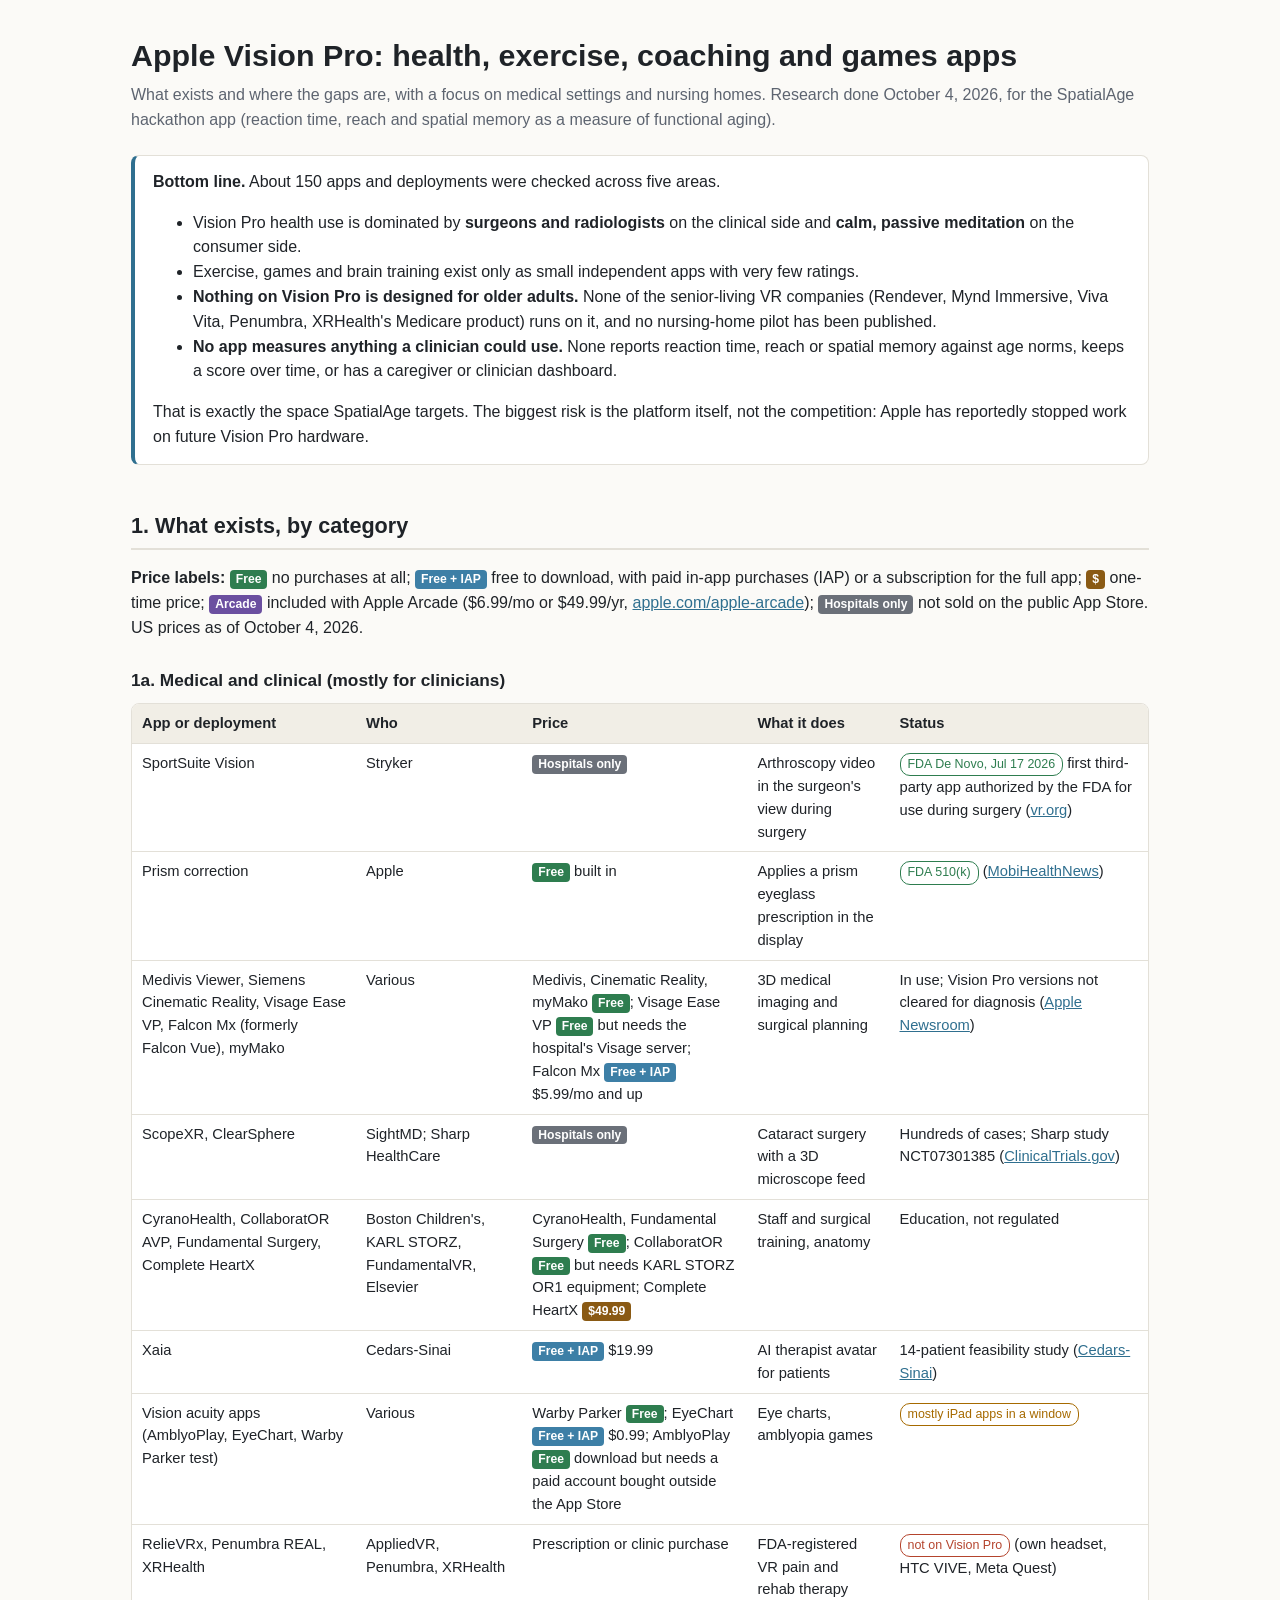
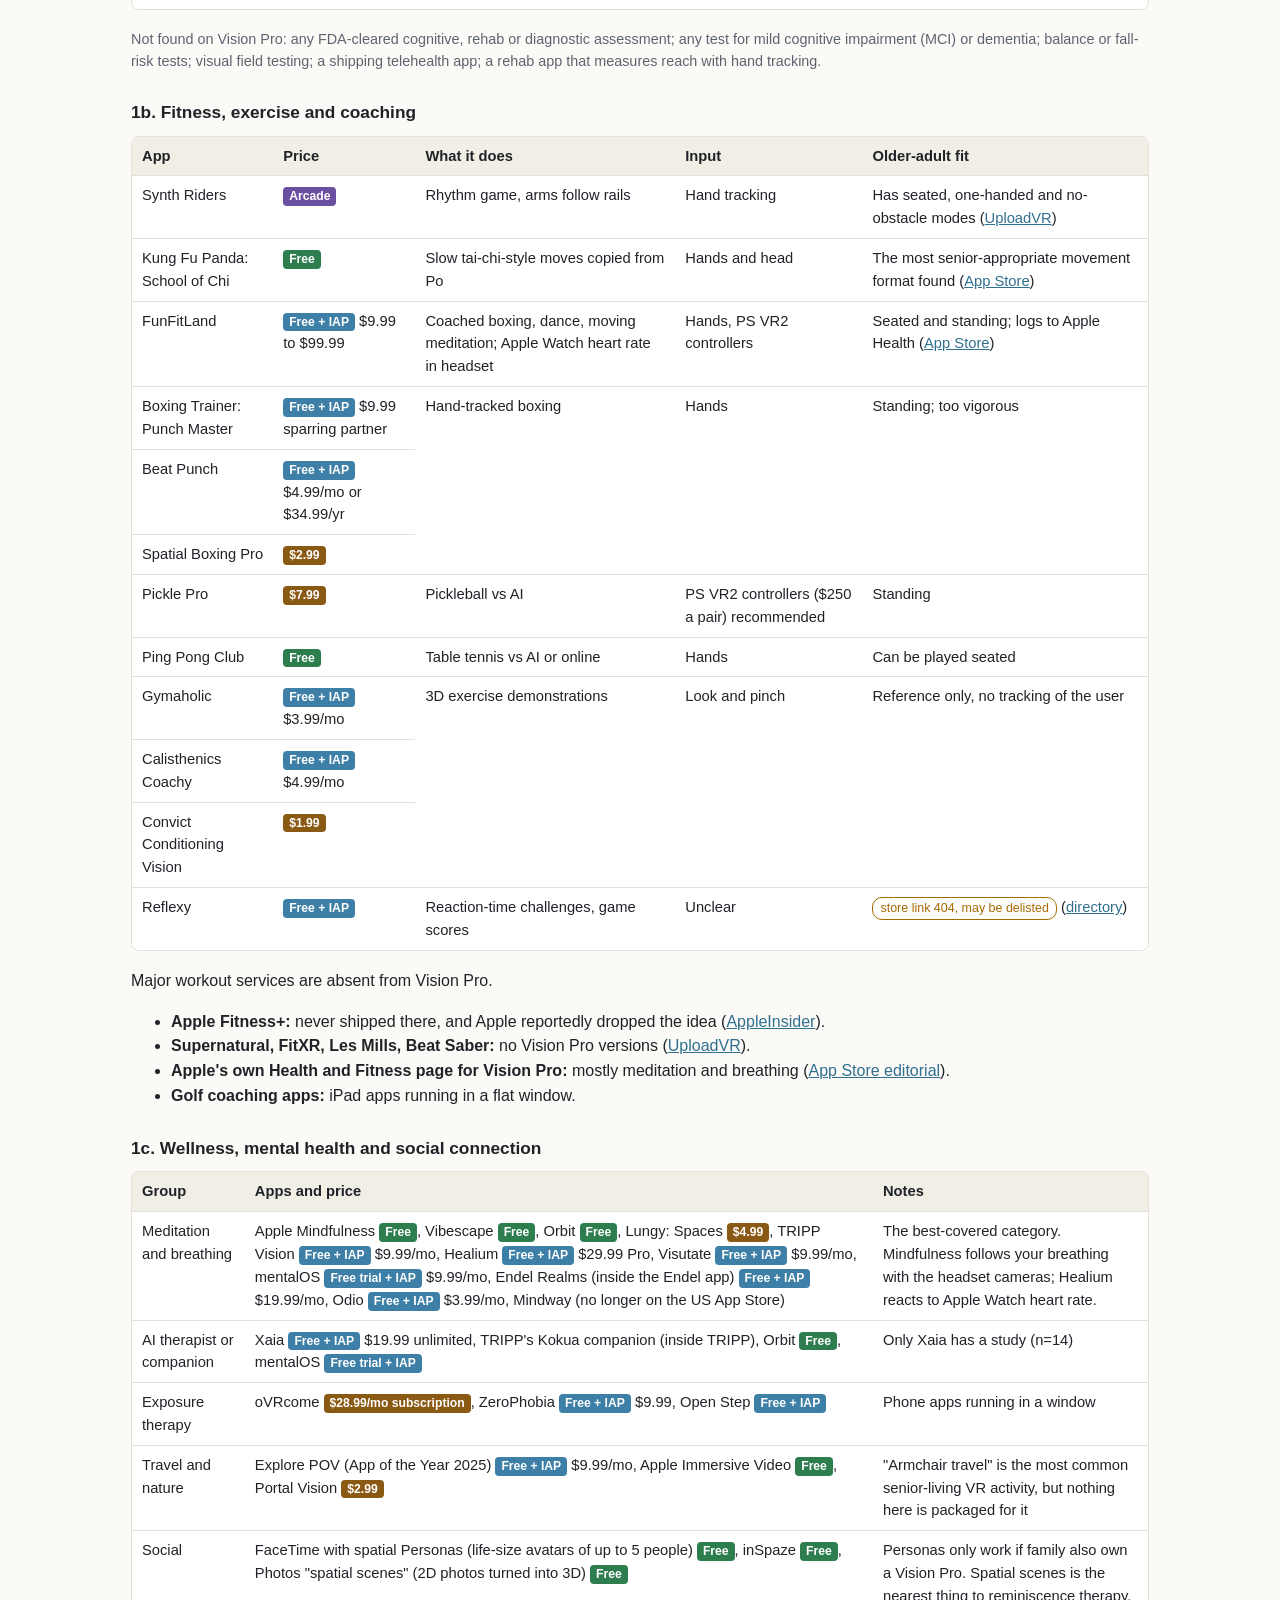
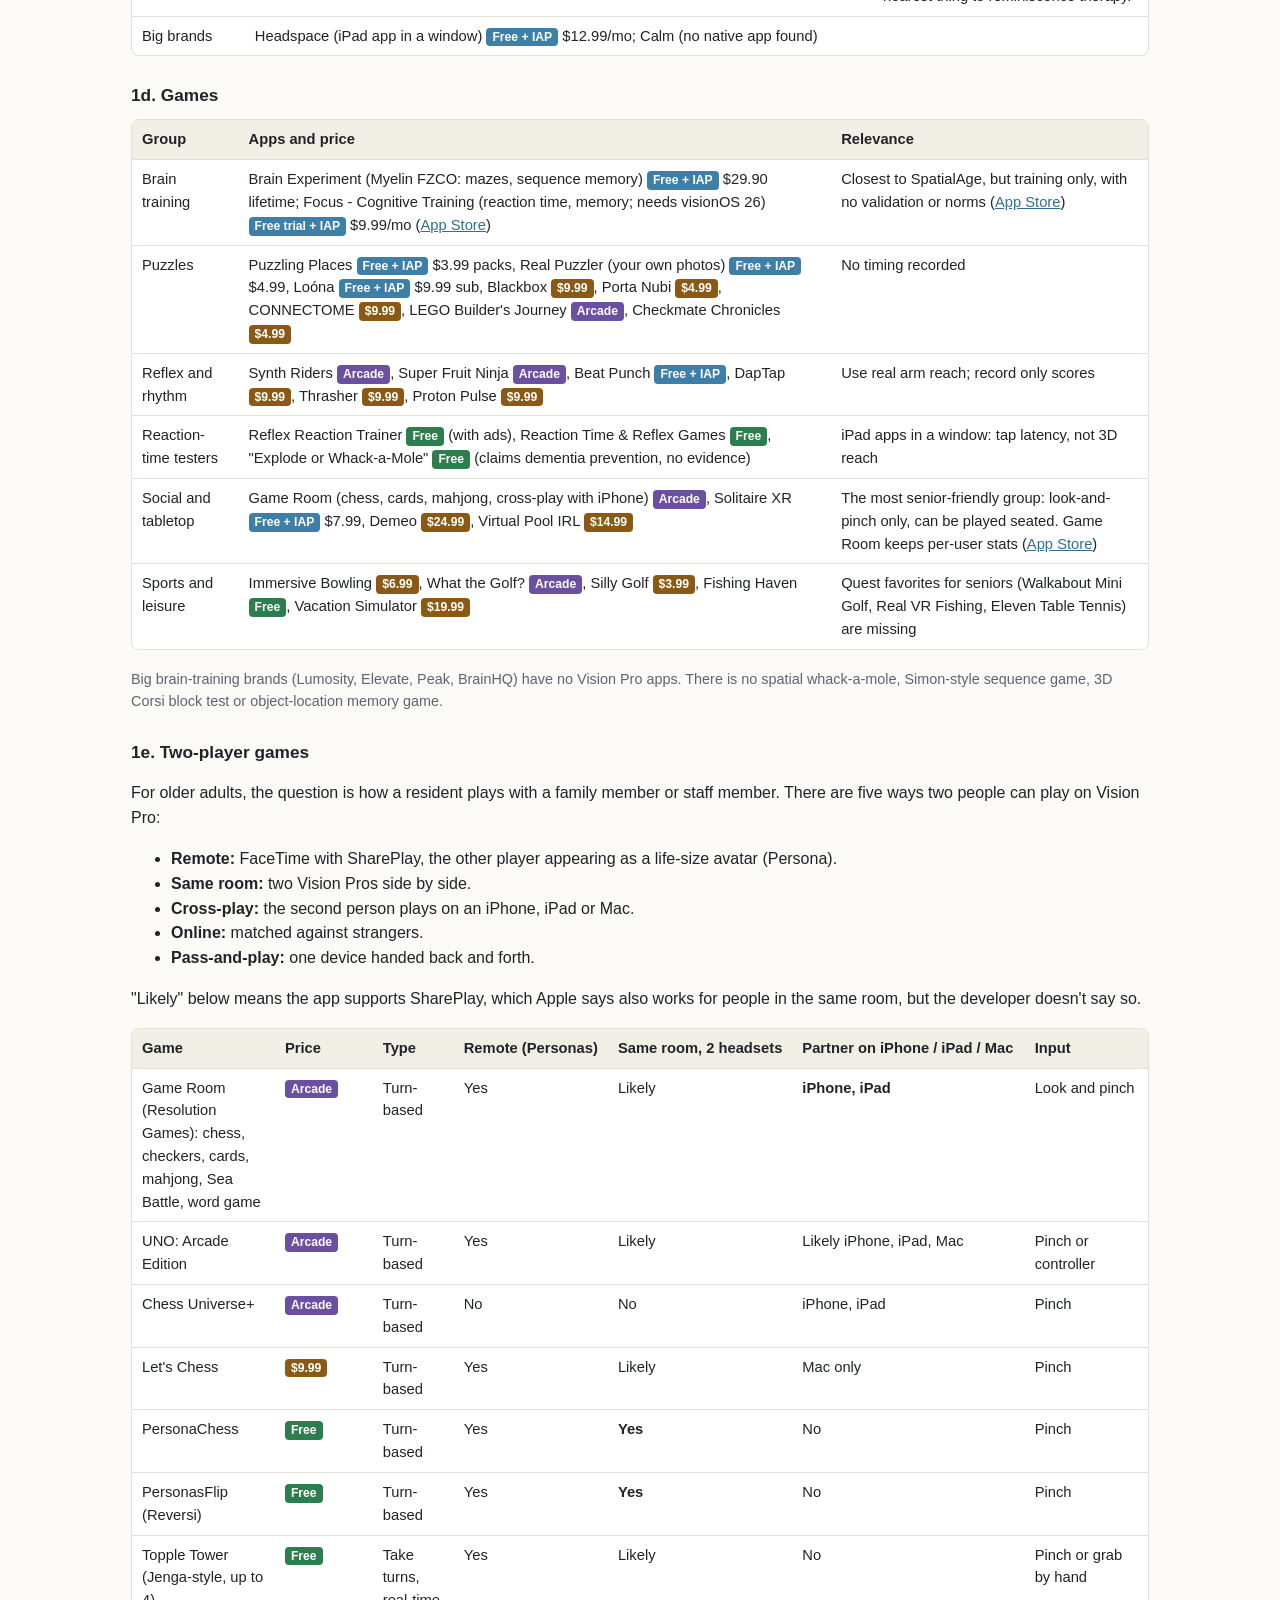
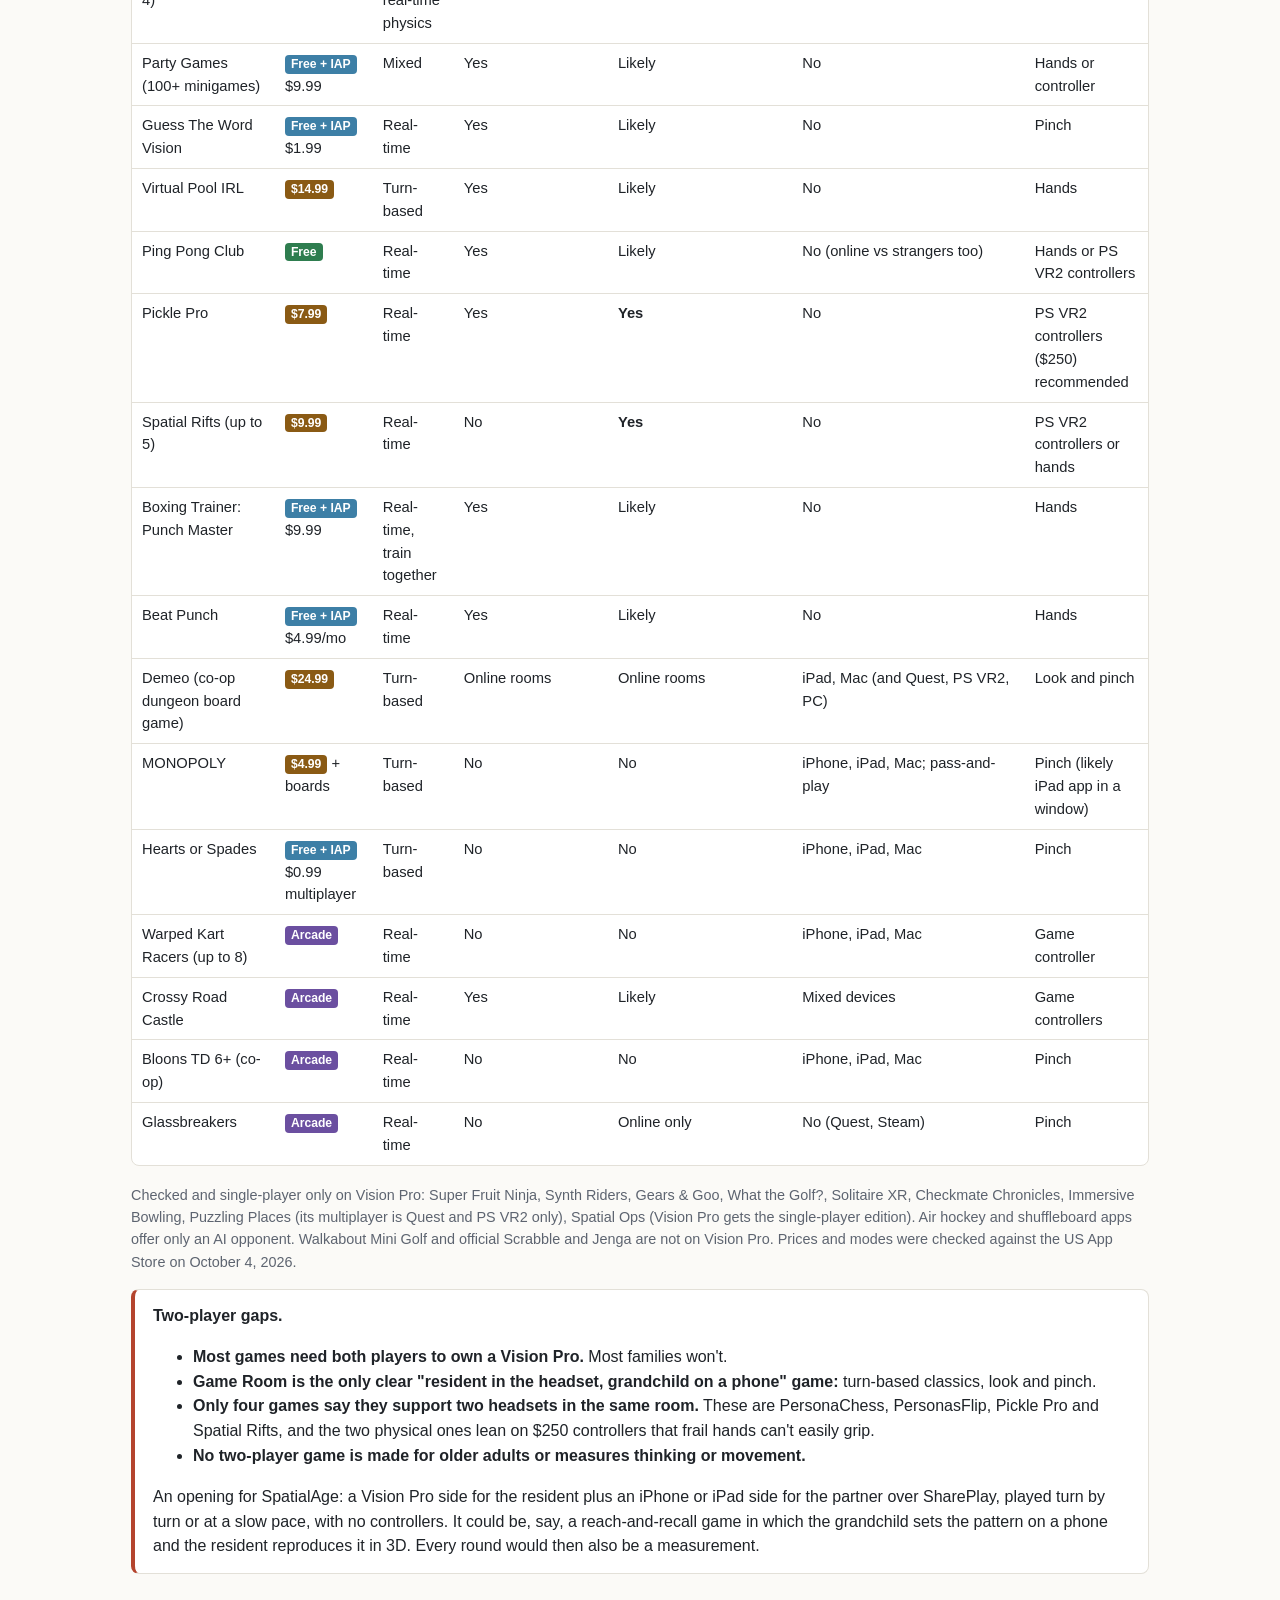
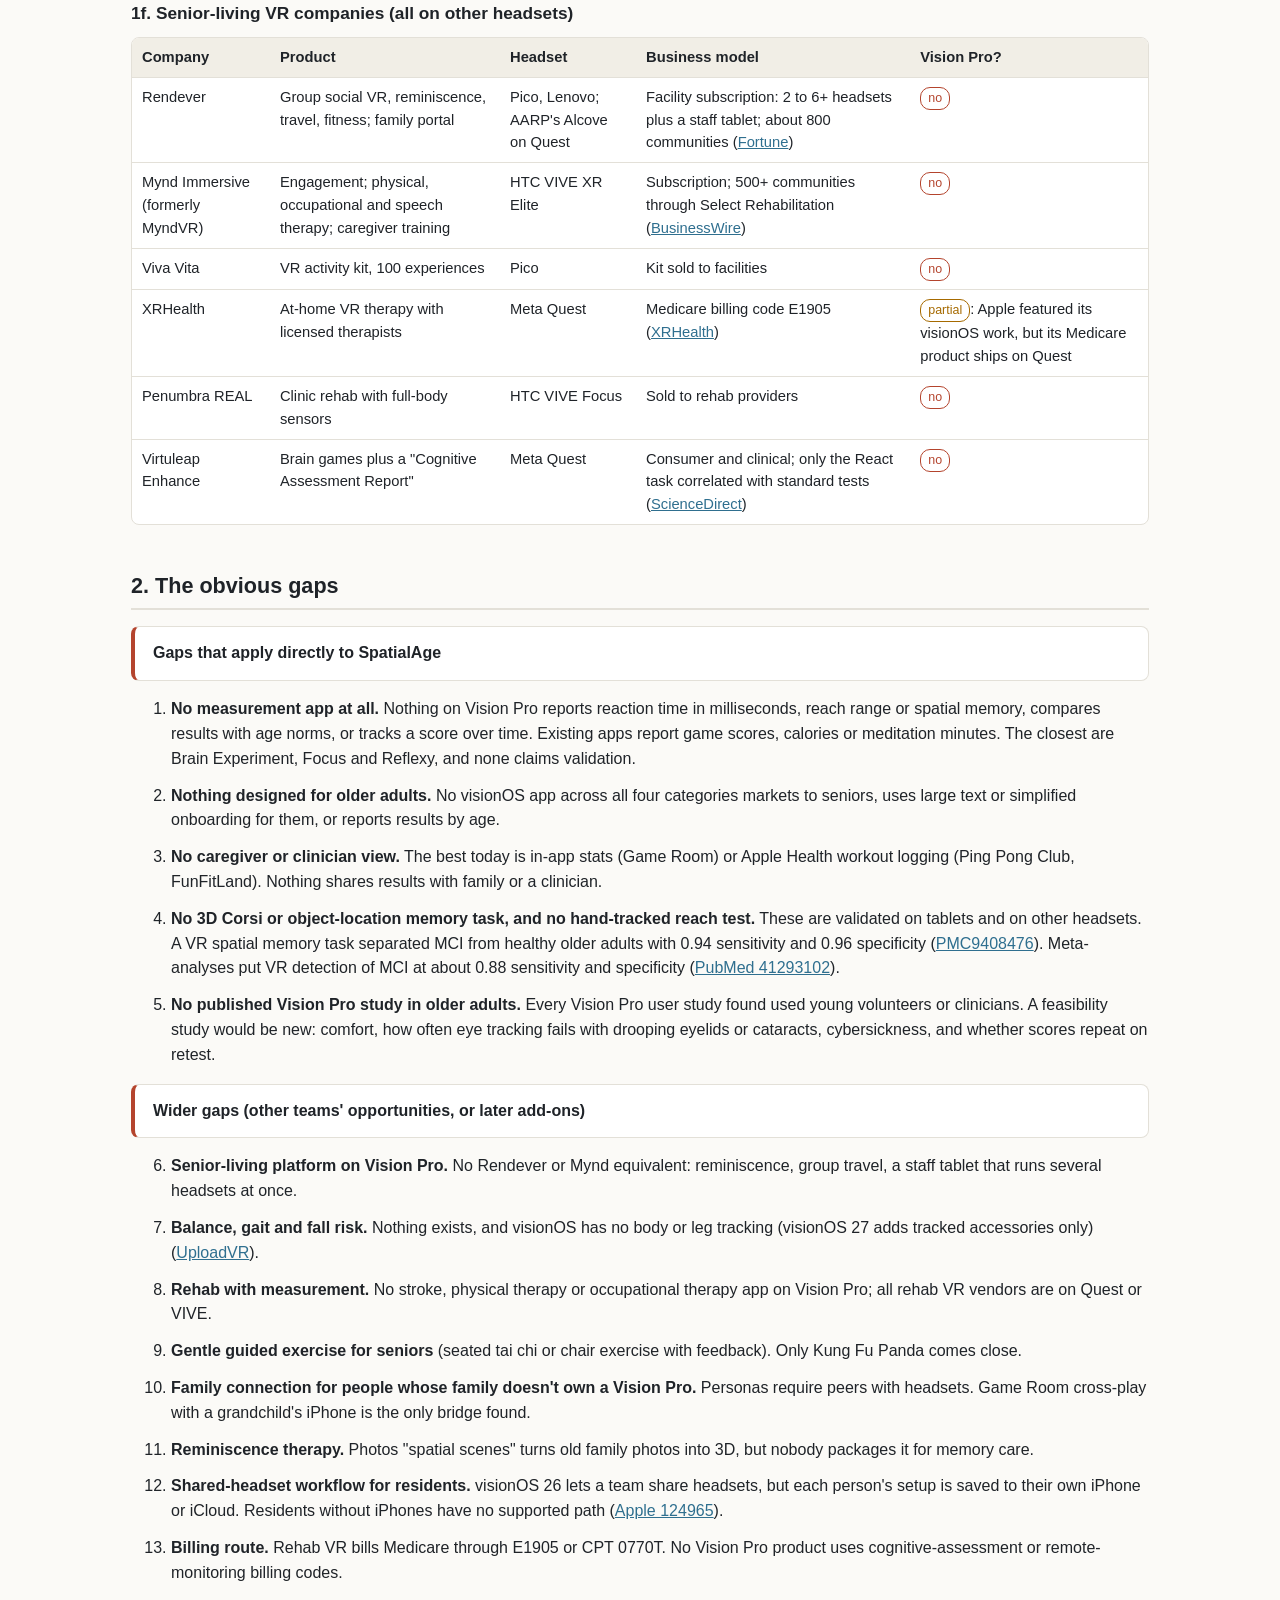
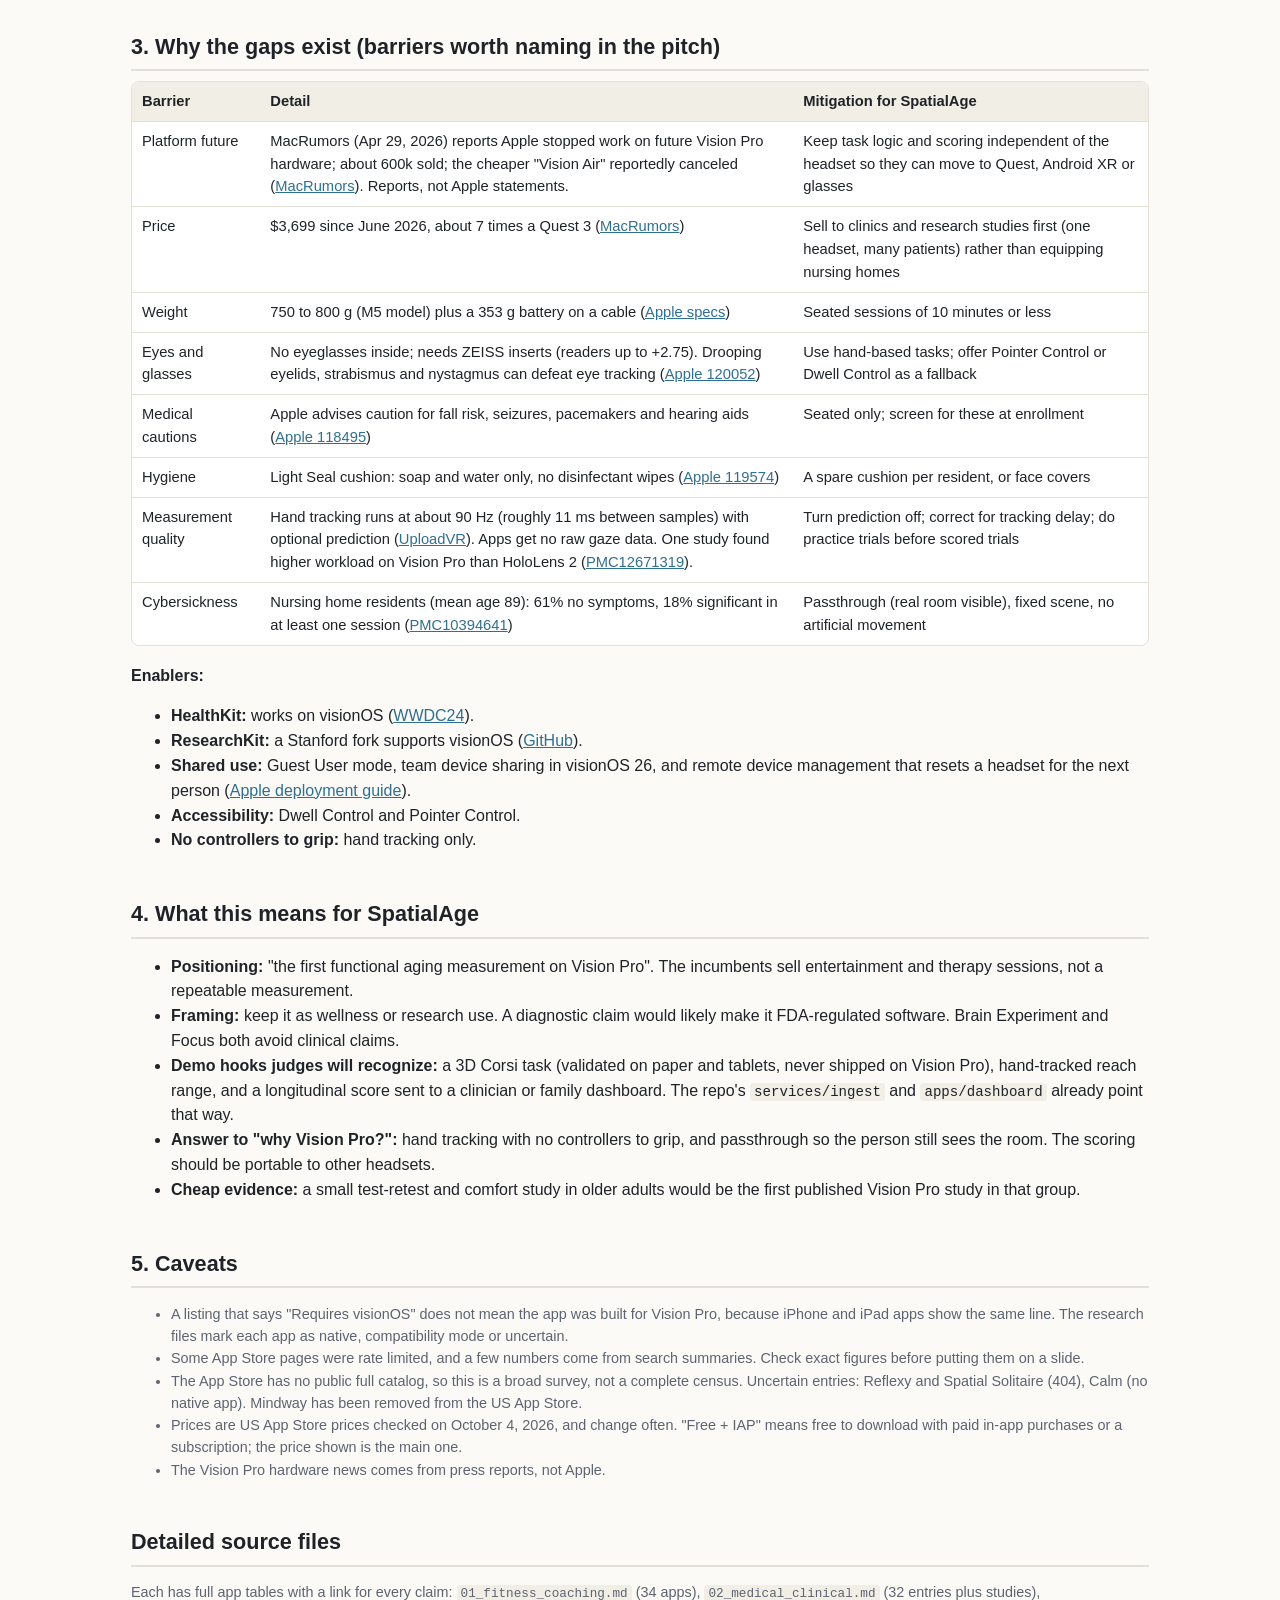
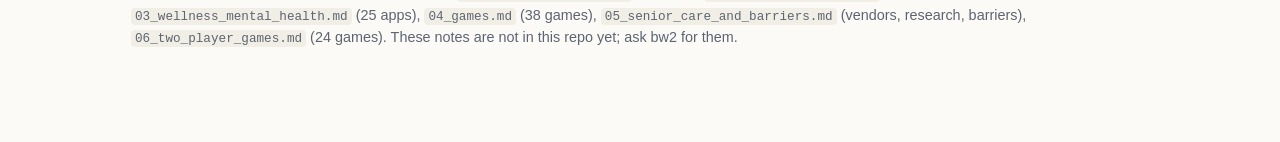
==== commit 0319e56a: "Merge remote-tracking branch 'origin/main' into docs/prd-v0.2" ====
--- a/research/bw2_vision_pro_health_games_landscape_and_gaps.html
+++ b/research/bw2_vision_pro_health_games_landscape_and_gaps.html
@@ -45,13 +45,6 @@
 .price.paid { background: #8a5a14; }
 .price.arcade { background: #6b4fa0; }
 .price.ent { background: #6b7079; }
-.pop { display: inline-block; font-size: 0.76rem; font-weight: 600; padding: 0 6px; border-radius: 4px; white-space: nowrap; border: 1px solid; }
-.pop.high { color: #b07a00; border-color: #b07a00; }
-.pop.med { color: var(--accent); border-color: var(--accent); }
-.pop.low { color: var(--muted); border-color: var(--muted); }
-.pop.unk { color: var(--muted); border-color: var(--border); font-weight: 400; }
-.pop.cnt { color: var(--fg); border-color: var(--border); font-weight: 400; }
-td.popcell { font-size: 0.85rem; }
 ol.gaps > li { margin-bottom: 12px; }
 .muted { color: var(--muted); font-size: 0.9rem; }
 code { font-size: 0.88em; background: var(--th); padding: 1px 4px; border-radius: 4px; }
@@ -64,7 +57,7 @@
 <p class="sub">What exists and where the gaps are, with a focus on medical settings and nursing homes. Research done October 4, 2026, for the SpatialAge hackathon app (reaction time, reach and spatial memory as a measure of functional aging).</p>
 
 <div class="callout">
-<strong>Bottom line.</strong> About 200 apps and deployments were checked across seven areas: medical, fitness, wellness, games, two-player games, learning apps and senior-living VR.
+<strong>Bottom line.</strong> About 150 apps and deployments were checked across five areas.
 <ul>
 <li>Vision Pro health use is dominated by <strong>surgeons and radiologists</strong> on the clinical side and <strong>calm, passive meditation</strong> on the consumer side.</li>
 <li>Exercise, games and brain training exist only as small independent apps with very few ratings.</li>
@@ -82,57 +75,36 @@
 <span class="price arcade">Arcade</span> included with Apple Arcade ($6.99/mo or $49.99/yr, <a href="https://www.apple.com/apple-arcade/">apple.com/apple-arcade</a>);
 <span class="price ent">Hospitals only</span> not sold on the public App Store.
 US prices as of October 4, 2026.</p>
-<p><strong>Popularity:</strong> the App Store shows no ratings for almost any app made only for Vision Pro, even award winners. Popularity is therefore shown two ways.</p>
-<ul>
-<li><strong>Apps that also run on iPhone or iPad:</strong> the App Store rating count, e.g. <span class="pop cnt">4.3k ratings</span>. These counts come mostly from iPhone and iPad users, so they show how well known the app is, not how much it is used on Vision Pro.</li>
-<li><strong>Apps made only for Vision Pro:</strong> a level based on public recognition.
-<ul>
-<li><span class="pop high">High</span>: won or was a finalist for an Apple award (App Store Awards for Vision Pro, or Apple Design Awards).</li>
-<li><span class="pop med">Medium</span>: in Apple's current "Best Apps", "Best Games" or Health &amp; Fitness picks for Vision Pro, or a top pick in a major press list.</li>
-<li><span class="pop low">Low</span>: only an Apple news mention or a long press list.</li>
-<li><span class="pop unk">Unknown</span>: no public signal found.</li>
-</ul></li>
-</ul>
-<p>Awards reflect editors' taste, not usage. The only direct usage signals found are Explore POV in Apple's "Popular This Week", JigSpace's 100,000+ Vision Pro users and Ping Pong Club's roughly 1,000 monthly players.</p>
 
 <h3>1a. Medical and clinical (mostly for clinicians)</h3>
 <div class="tablewrap"><table>
-<tr><th>App or deployment</th><th>Who</th><th>Price</th><th>Popularity</th><th>What it does</th><th>Status</th></tr>
-<tr><td>SportSuite Vision</td><td>Stryker</td><td><span class="price ent">Hospitals only</span></td><td class="popcell">n/a</td><td>Arthroscopy video in the surgeon's view during surgery</td><td><span class="tag yes">FDA De Novo, Jul 17 2026</span> first third-party app authorized by the FDA for use during surgery (<a href="https://vr.org/articles/stryker-sportsuite-vision-den250040-new-fda-device-class-2026">vr.org</a>)</td></tr>
-<tr><td>Prism correction</td><td>Apple</td><td><span class="price free">Free</span> built in</td><td class="popcell">Built in</td><td>Applies a prism eyeglass prescription in the display</td><td><span class="tag yes">FDA 510(k)</span> (<a href="https://www.mobihealthnews.com/news/apple-receives-fda-nod-hypertension-notification-feature">MobiHealthNews</a>)</td></tr>
-<tr><td>Medivis Viewer</td><td>Medivis</td><td><span class="price free">Free</span></td><td class="popcell"><span class="pop low">Low</span> Apple news mention</td><td rowspan="5">3D medical imaging and surgical planning</td><td rowspan="5">In use; Vision Pro versions not cleared for diagnosis (<a href="https://www.apple.com/newsroom/2024/03/apple-vision-pro-unlocks-new-opportunities-for-health-app-developers/">Apple Newsroom</a>)</td></tr>
-<tr><td>Cinematic Reality</td><td>Siemens Healthineers</td><td><span class="price free">Free</span></td><td class="popcell"><span class="pop low">Low</span> Apple news mention</td></tr>
-<tr><td>Visage Ease VP</td><td>Visage Imaging</td><td><span class="price free">Free</span> but needs the hospital's Visage server</td><td class="popcell"><span class="pop unk">Unknown</span></td></tr>
-<tr><td>Falcon Mx (formerly Falcon Vue)</td><td>Falcon</td><td><span class="price fiap">Free + IAP</span> $5.99/mo and up</td><td class="popcell"><span class="pop cnt">282 ratings</span></td></tr>
-<tr><td>myMako</td><td>Stryker</td><td><span class="price free">Free</span></td><td class="popcell"><span class="pop cnt">6 ratings</span></td></tr>
-<tr><td>ScopeXR, ClearSphere</td><td>SightMD; Sharp HealthCare</td><td><span class="price ent">Hospitals only</span></td><td class="popcell">n/a</td><td>Cataract surgery with a 3D microscope feed</td><td>Hundreds of cases; Sharp study NCT07301385 (<a href="https://clinicaltrials.gov/study/NCT07301385">ClinicalTrials.gov</a>)</td></tr>
-<tr><td>CyranoHealth</td><td>Boston Children's</td><td><span class="price free">Free</span></td><td class="popcell"><span class="pop low">Low</span> Apple news mention</td><td rowspan="4">Staff and surgical training, anatomy</td><td rowspan="4">Education, not regulated</td></tr>
-<tr><td>CollaboratOR AVP</td><td>KARL STORZ</td><td><span class="price free">Free</span> but needs KARL STORZ OR1 equipment</td><td class="popcell"><span class="pop unk">Unknown</span></td></tr>
-<tr><td>Fundamental Surgery</td><td>FundamentalVR</td><td><span class="price free">Free</span></td><td class="popcell"><span class="pop low">Low</span> Apple news mention</td></tr>
-<tr><td>Complete HeartX</td><td>Elsevier</td><td><span class="price paid">$49.99</span></td><td class="popcell"><span class="pop low">Low</span> Apple news mention</td></tr>
-<tr><td>Xaia</td><td>Cedars-Sinai</td><td><span class="price fiap">Free + IAP</span> $19.99</td><td class="popcell"><span class="pop low">Low</span> Apple news mention</td><td>AI therapist avatar for patients</td><td>14-patient feasibility study (<a href="https://www.cedars-sinai.org/newsroom/study-mental-health-gets-a-boost-from-artificial-intelligence/">Cedars-Sinai</a>)</td></tr>
-<tr><td>Virtual Vision Test</td><td>Warby Parker</td><td><span class="price free">Free</span></td><td class="popcell"><span class="pop cnt">19k ratings</span></td><td rowspan="3">Eye charts, amblyopia games</td><td rowspan="3"><span class="tag unc">iPhone and iPad apps in a window</span></td></tr>
-<tr><td>EyeChart</td><td>EyeChart</td><td><span class="price fiap">Free + IAP</span> $0.99</td><td class="popcell"><span class="pop cnt">17 ratings</span></td></tr>
-<tr><td>AmblyoPlay</td><td>AmblyoPlay</td><td><span class="price free">Free</span> download but needs a paid account bought outside the App Store</td><td class="popcell"><span class="pop cnt">21 ratings</span></td></tr>
-<tr><td>RelieVRx, Penumbra REAL, XRHealth</td><td>AppliedVR, Penumbra, XRHealth</td><td>Prescription or clinic purchase</td><td class="popcell">n/a</td><td>FDA-registered VR pain and rehab therapy</td><td><span class="tag no">not on Vision Pro</span> (own headset, HTC VIVE, Meta Quest)</td></tr>
+<tr><th>App or deployment</th><th>Who</th><th>Price</th><th>What it does</th><th>Status</th></tr>
+<tr><td>SportSuite Vision</td><td>Stryker</td><td><span class="price ent">Hospitals only</span></td><td>Arthroscopy video in the surgeon's view during surgery</td><td><span class="tag yes">FDA De Novo, Jul 17 2026</span> first third-party app authorized by the FDA for use during surgery (<a href="https://vr.org/articles/stryker-sportsuite-vision-den250040-new-fda-device-class-2026">vr.org</a>)</td></tr>
+<tr><td>Prism correction</td><td>Apple</td><td><span class="price free">Free</span> built in</td><td>Applies a prism eyeglass prescription in the display</td><td><span class="tag yes">FDA 510(k)</span> (<a href="https://www.mobihealthnews.com/news/apple-receives-fda-nod-hypertension-notification-feature">MobiHealthNews</a>)</td></tr>
+<tr><td>Medivis Viewer, Siemens Cinematic Reality, Visage Ease VP, Falcon Mx (formerly Falcon Vue), myMako</td><td>Various</td><td>Medivis, Cinematic Reality, myMako <span class="price free">Free</span>; Visage Ease VP <span class="price free">Free</span> but needs the hospital's Visage server; Falcon Mx <span class="price fiap">Free + IAP</span> $5.99/mo and up</td><td>3D medical imaging and surgical planning</td><td>In use; Vision Pro versions not cleared for diagnosis (<a href="https://www.apple.com/newsroom/2024/03/apple-vision-pro-unlocks-new-opportunities-for-health-app-developers/">Apple Newsroom</a>)</td></tr>
+<tr><td>ScopeXR, ClearSphere</td><td>SightMD; Sharp HealthCare</td><td><span class="price ent">Hospitals only</span></td><td>Cataract surgery with a 3D microscope feed</td><td>Hundreds of cases; Sharp study NCT07301385 (<a href="https://clinicaltrials.gov/study/NCT07301385">ClinicalTrials.gov</a>)</td></tr>
+<tr><td>CyranoHealth, CollaboratOR AVP, Fundamental Surgery, Complete HeartX</td><td>Boston Children's, KARL STORZ, FundamentalVR, Elsevier</td><td>CyranoHealth, Fundamental Surgery <span class="price free">Free</span>; CollaboratOR <span class="price free">Free</span> but needs KARL STORZ OR1 equipment; Complete HeartX <span class="price paid">$49.99</span></td><td>Staff and surgical training, anatomy</td><td>Education, not regulated</td></tr>
+<tr><td>Xaia</td><td>Cedars-Sinai</td><td><span class="price fiap">Free + IAP</span> $19.99</td><td>AI therapist avatar for patients</td><td>14-patient feasibility study (<a href="https://www.cedars-sinai.org/newsroom/study-mental-health-gets-a-boost-from-artificial-intelligence/">Cedars-Sinai</a>)</td></tr>
+<tr><td>Vision acuity apps (AmblyoPlay, EyeChart, Warby Parker test)</td><td>Various</td><td>Warby Parker <span class="price free">Free</span>; EyeChart <span class="price fiap">Free + IAP</span> $0.99; AmblyoPlay <span class="price free">Free</span> download but needs a paid account bought outside the App Store</td><td>Eye charts, amblyopia games</td><td><span class="tag unc">mostly iPad apps in a window</span></td></tr>
+<tr><td>RelieVRx, Penumbra REAL, XRHealth</td><td>AppliedVR, Penumbra, XRHealth</td><td>Prescription or clinic purchase</td><td>FDA-registered VR pain and rehab therapy</td><td><span class="tag no">not on Vision Pro</span> (own headset, HTC VIVE, Meta Quest)</td></tr>
 </table></div>
 <p class="muted">Not found on Vision Pro: any FDA-cleared cognitive, rehab or diagnostic assessment; any test for mild cognitive impairment (MCI) or dementia; balance or fall-risk tests; visual field testing; a shipping telehealth app; a rehab app that measures reach with hand tracking.</p>
 
 <h3>1b. Fitness, exercise and coaching</h3>
 <div class="tablewrap"><table>
-<tr><th>App</th><th>Price</th><th>Popularity</th><th>What it does</th><th>Input</th><th>Older-adult fit</th></tr>
-<tr><td>Synth Riders</td><td><span class="price arcade">Arcade</span></td><td class="popcell"><span class="pop high">High</span> Apple Design Award finalist 2024</td><td>Rhythm game, arms follow rails</td><td>Hand tracking</td><td>Has seated, one-handed and no-obstacle modes (<a href="https://www.uploadvr.com/synth-riders-apple-vision-pro/">UploadVR</a>)</td></tr>
-<tr><td>Kung Fu Panda: School of Chi</td><td><span class="price free">Free</span></td><td class="popcell"><span class="pop med">Medium</span> Apple Health &amp; Fitness pick</td><td>Slow tai-chi-style moves copied from Po</td><td>Hands and head</td><td>The most senior-appropriate movement format found (<a href="https://apps.apple.com/us/app/kung-fu-panda-school-of-chi/id6477230272">App Store</a>)</td></tr>
-<tr><td>FunFitLand</td><td><span class="price fiap">Free + IAP</span> $9.99 to $99.99</td><td class="popcell"><span class="pop med">Medium</span> Apple Best Games #12</td><td>Coached boxing, dance, moving meditation; Apple Watch heart rate in headset</td><td>Hands, PS VR2 controllers</td><td>Seated and standing; logs to Apple Health (<a href="https://apps.apple.com/us/app/funfitland/id6744429139">App Store</a>)</td></tr>
-<tr><td>Boxing Trainer: Punch Master</td><td><span class="price fiap">Free + IAP</span> $9.99 sparring partner</td><td class="popcell"><span class="pop unk">Unknown</span></td><td rowspan="3">Hand-tracked boxing</td><td rowspan="3">Hands</td><td rowspan="3">Standing; too vigorous</td></tr>
-<tr><td>Beat Punch</td><td><span class="price fiap">Free + IAP</span> $4.99/mo or $34.99/yr</td><td class="popcell"><span class="pop med">Medium</span> Apple Best Games #14</td></tr>
-<tr><td>Spatial Boxing Pro</td><td><span class="price paid">$2.99</span></td><td class="popcell"><span class="pop unk">Unknown</span></td></tr>
-<tr><td>Pickle Pro</td><td><span class="price paid">$7.99</span></td><td class="popcell"><span class="pop high">High</span> Apple Design Award finalist 2026</td><td>Pickleball vs AI</td><td>PS VR2 controllers ($250 a pair) recommended</td><td>Standing</td></tr>
-<tr><td>Ping Pong Club</td><td><span class="price free">Free</span></td><td class="popcell"><span class="pop med">Medium</span> Apple Best Games #4; about 1,000 monthly players (May 2025)</td><td>Table tennis vs AI or online</td><td>Hands</td><td>Can be played seated</td></tr>
-<tr><td>Gymaholic</td><td><span class="price fiap">Free + IAP</span> $3.99/mo</td><td class="popcell"><span class="pop cnt">3.5k ratings</span> Apple Health &amp; Fitness pick</td><td rowspan="3">3D exercise demonstrations</td><td rowspan="3">Look and pinch</td><td rowspan="3">Reference only, no tracking of the user</td></tr>
-<tr><td>Calisthenics Coachy</td><td><span class="price fiap">Free + IAP</span> $4.99/mo</td><td class="popcell"><span class="pop cnt">150 ratings</span></td></tr>
-<tr><td>Convict Conditioning Vision</td><td><span class="price paid">$1.99</span></td><td class="popcell"><span class="pop unk">Unknown</span></td></tr>
-<tr><td>Reflexy</td><td><span class="price fiap">Free + IAP</span></td><td class="popcell"><span class="pop unk">Unknown</span></td><td>Reaction-time challenges, game scores</td><td>Unclear</td><td><span class="tag unc">store link 404, may be delisted</span> (<a href="https://appsforapplevision.com/apps-directory/reflexy">directory</a>)</td></tr>
+<tr><th>App</th><th>Price</th><th>What it does</th><th>Input</th><th>Older-adult fit</th></tr>
+<tr><td>Synth Riders</td><td><span class="price arcade">Arcade</span></td><td>Rhythm game, arms follow rails</td><td>Hand tracking</td><td>Has seated, one-handed and no-obstacle modes (<a href="https://www.uploadvr.com/synth-riders-apple-vision-pro/">UploadVR</a>)</td></tr>
+<tr><td>Kung Fu Panda: School of Chi</td><td><span class="price free">Free</span></td><td>Slow tai-chi-style moves copied from Po</td><td>Hands and head</td><td>The most senior-appropriate movement format found (<a href="https://apps.apple.com/us/app/kung-fu-panda-school-of-chi/id6477230272">App Store</a>)</td></tr>
+<tr><td>FunFitLand</td><td><span class="price fiap">Free + IAP</span> $9.99 to $99.99</td><td>Coached boxing, dance, moving meditation; Apple Watch heart rate in headset</td><td>Hands, PS VR2 controllers</td><td>Seated and standing; logs to Apple Health (<a href="https://apps.apple.com/us/app/funfitland/id6744429139">App Store</a>)</td></tr>
+<tr><td>Boxing Trainer: Punch Master</td><td><span class="price fiap">Free + IAP</span> $9.99 sparring partner</td><td rowspan="3">Hand-tracked boxing</td><td rowspan="3">Hands</td><td rowspan="3">Standing; too vigorous</td></tr>
+<tr><td>Beat Punch</td><td><span class="price fiap">Free + IAP</span> $4.99/mo or $34.99/yr</td></tr>
+<tr><td>Spatial Boxing Pro</td><td><span class="price paid">$2.99</span></td></tr>
+<tr><td>Pickle Pro</td><td><span class="price paid">$7.99</span></td><td>Pickleball vs AI</td><td>PS VR2 controllers ($250 a pair) recommended</td><td>Standing</td></tr>
+<tr><td>Ping Pong Club</td><td><span class="price free">Free</span></td><td>Table tennis vs AI or online</td><td>Hands</td><td>Can be played seated</td></tr>
+<tr><td>Gymaholic</td><td><span class="price fiap">Free + IAP</span> $3.99/mo</td><td rowspan="3">3D exercise demonstrations</td><td rowspan="3">Look and pinch</td><td rowspan="3">Reference only, no tracking of the user</td></tr>
+<tr><td>Calisthenics Coachy</td><td><span class="price fiap">Free + IAP</span> $4.99/mo</td></tr>
+<tr><td>Convict Conditioning Vision</td><td><span class="price paid">$1.99</span></td></tr>
+<tr><td>Reflexy</td><td><span class="price fiap">Free + IAP</span></td><td>Reaction-time challenges, game scores</td><td>Unclear</td><td><span class="tag unc">store link 404, may be delisted</span> (<a href="https://appsforapplevision.com/apps-directory/reflexy">directory</a>)</td></tr>
 </table></div>
 <p>Major workout services are absent from Vision Pro.</p>
 <ul>
@@ -144,62 +116,24 @@
 
 <h3>1c. Wellness, mental health and social connection</h3>
 <div class="tablewrap"><table>
-<tr><th>Group</th><th>App</th><th>Price</th><th>Popularity</th><th>Notes</th></tr>
-<tr><td rowspan="11">Meditation and breathing</td><td>Apple Mindfulness</td><td><span class="price free">Free</span></td><td class="popcell">Built in</td><td>Follows your breathing with the headset cameras</td></tr>
-<tr><td>Lungy: Spaces</td><td><span class="price paid">$4.99</span></td><td class="popcell"><span class="pop med">Medium</span> Apple Health &amp; Fitness pick</td><td>Touch floating objects that make sound</td></tr>
-<tr><td>Vibescape</td><td><span class="price free">Free</span></td><td class="popcell"><span class="pop med">Medium</span> Apple Health &amp; Fitness pick</td><td></td></tr>
-<tr><td>Orbit Meditation</td><td><span class="price free">Free</span></td><td class="popcell"><span class="pop med">Medium</span> Apple Health &amp; Fitness pick</td><td>AI-generated sessions</td></tr>
-<tr><td>TRIPP Vision</td><td><span class="price fiap">Free + IAP</span> $9.99/mo</td><td class="popcell"><span class="pop low">Low</span> Apple news mention</td><td>Includes the Kokua AI companion</td></tr>
-<tr><td>Healium</td><td><span class="price fiap">Free + IAP</span> $29.99 Pro</td><td class="popcell"><span class="pop cnt">68 ratings</span></td><td>Reacts to Apple Watch heart rate</td></tr>
-<tr><td>Endel Realms (inside the Endel app)</td><td><span class="price fiap">Free + IAP</span> $19.99/mo</td><td class="popcell"><span class="pop cnt">34k ratings</span></td><td></td></tr>
-<tr><td>Odio</td><td><span class="price fiap">Free + IAP</span> $3.99/mo</td><td class="popcell"><span class="pop cnt">213 ratings</span></td><td>iPad app in a window</td></tr>
-<tr><td>Visutate</td><td><span class="price fiap">Free + IAP</span> $9.99/mo</td><td class="popcell"><span class="pop unk">Unknown</span></td><td></td></tr>
-<tr><td>mentalOS</td><td><span class="price fiap">Free trial + IAP</span> $9.99/mo</td><td class="popcell"><span class="pop unk">Unknown</span></td><td>AI-generated sessions</td></tr>
-<tr><td>Mindway</td><td colspan="2">No longer on the US App Store</td><td></td></tr>
-<tr><td>AI therapist</td><td>Xaia (Cedars-Sinai)</td><td><span class="price fiap">Free + IAP</span> $19.99 unlimited</td><td class="popcell"><span class="pop low">Low</span> Apple news mention</td><td>Only Vision Pro wellness app with a study (n=14)</td></tr>
-<tr><td rowspan="3">Exposure therapy</td><td>oVRcome</td><td><span class="price paid">$28.99/mo subscription</span></td><td class="popcell"><span class="pop cnt">21 ratings</span></td><td rowspan="3">Phone apps running in a window</td></tr>
-<tr><td>ZeroPhobia</td><td><span class="price fiap">Free + IAP</span> $9.99</td><td class="popcell"><span class="pop cnt">13 ratings</span></td></tr>
-<tr><td>Open Step</td><td><span class="price fiap">Free + IAP</span></td><td class="popcell"><span class="pop cnt">1 rating</span></td></tr>
-<tr><td rowspan="3">Travel and nature</td><td>Explore POV</td><td><span class="price fiap">Free + IAP</span> $9.99/mo</td><td class="popcell"><span class="pop high">High</span> Vision Pro App of the Year 2025; in "Popular This Week"</td><td rowspan="3">"Armchair travel" is the most common senior-living VR activity, but nothing here is packaged for it</td></tr>
-<tr><td>Apple Immersive Video</td><td><span class="price free">Free</span></td><td class="popcell">Built in</td></tr>
-<tr><td>Portal Vision</td><td><span class="price paid">$2.99</span></td><td class="popcell"><span class="pop unk">Unknown</span></td></tr>
-<tr><td rowspan="3">Social</td><td>FaceTime with spatial Personas (life-size avatars of up to 5 people)</td><td><span class="price free">Free</span></td><td class="popcell">Built in</td><td>Only works if family also own a Vision Pro</td></tr>
-<tr><td>Photos "spatial scenes" (2D photos turned into 3D)</td><td><span class="price free">Free</span></td><td class="popcell">Built in</td><td>The nearest thing to reminiscence therapy</td></tr>
-<tr><td>inSpaze</td><td><span class="price free">Free</span></td><td class="popcell"><span class="pop cnt">47 ratings</span></td><td>Meet other Vision Pro owners</td></tr>
-<tr><td rowspan="2">Big brands</td><td>Headspace</td><td><span class="price fiap">Free + IAP</span> $12.99/mo</td><td class="popcell"><span class="pop cnt">974k ratings</span></td><td>iPad app in a window</td></tr>
-<tr><td>Calm</td><td colspan="2">No native app found</td><td></td></tr>
+<tr><th>Group</th><th>Apps and price</th><th>Notes</th></tr>
+<tr><td>Meditation and breathing</td><td>Apple Mindfulness <span class="price free">Free</span>, Vibescape <span class="price free">Free</span>, Orbit <span class="price free">Free</span>, Lungy: Spaces <span class="price paid">$4.99</span>, TRIPP Vision <span class="price fiap">Free + IAP</span> $9.99/mo, Healium <span class="price fiap">Free + IAP</span> $29.99 Pro, Visutate <span class="price fiap">Free + IAP</span> $9.99/mo, mentalOS <span class="price fiap">Free trial + IAP</span> $9.99/mo, Endel Realms (inside the Endel app) <span class="price fiap">Free + IAP</span> $19.99/mo, Odio <span class="price fiap">Free + IAP</span> $3.99/mo, Mindway (no longer on the US App Store)</td><td>The best-covered category. Mindfulness follows your breathing with the headset cameras; Healium reacts to Apple Watch heart rate.</td></tr>
+<tr><td>AI therapist or companion</td><td>Xaia <span class="price fiap">Free + IAP</span> $19.99 unlimited, TRIPP's Kokua companion (inside TRIPP), Orbit <span class="price free">Free</span>, mentalOS <span class="price fiap">Free trial + IAP</span></td><td>Only Xaia has a study (n=14)</td></tr>
+<tr><td>Exposure therapy</td><td>oVRcome <span class="price paid">$28.99/mo subscription</span>, ZeroPhobia <span class="price fiap">Free + IAP</span> $9.99, Open Step <span class="price fiap">Free + IAP</span></td><td>Phone apps running in a window</td></tr>
+<tr><td>Travel and nature</td><td>Explore POV (App of the Year 2025) <span class="price fiap">Free + IAP</span> $9.99/mo, Apple Immersive Video <span class="price free">Free</span>, Portal Vision <span class="price paid">$2.99</span></td><td>"Armchair travel" is the most common senior-living VR activity, but nothing here is packaged for it</td></tr>
+<tr><td>Social</td><td>FaceTime with spatial Personas (life-size avatars of up to 5 people) <span class="price free">Free</span>, inSpaze <span class="price free">Free</span>, Photos "spatial scenes" (2D photos turned into 3D) <span class="price free">Free</span></td><td>Personas only work if family also own a Vision Pro. Spatial scenes is the nearest thing to reminiscence therapy.</td></tr>
+<tr><td>Big brands</td><td>Headspace (iPad app in a window) <span class="price fiap">Free + IAP</span> $12.99/mo; Calm (no native app found)</td><td></td></tr>
 </table></div>
 
 <h3>1d. Games</h3>
 <div class="tablewrap"><table>
-<tr><th>Group</th><th>Game</th><th>Price</th><th>Popularity</th><th>Notes</th></tr>
-<tr><td rowspan="2">Brain training<br><span class="muted">Closest to SpatialAge, but training only, with no validation or norms</span></td><td>Brain Experiment (mazes, sequence memory)</td><td><span class="price fiap">Free + IAP</span> $29.90 lifetime</td><td class="popcell"><span class="pop unk">Unknown</span></td><td><a href="https://apps.apple.com/us/app/brain-experiment/id6737743910">App Store</a></td></tr>
-<tr><td>Focus - Cognitive Training (reaction time, memory)</td><td><span class="price fiap">Free trial + IAP</span> $9.99/mo</td><td class="popcell"><span class="pop low">Low</span> App Store "What's New", Oct 2026</td><td>Needs visionOS 26 (<a href="https://apps.apple.com/us/app/focus-cognitive-training/id6753835066">App Store</a>)</td></tr>
-<tr><td rowspan="8">Puzzles<br><span class="muted">No timing recorded</span></td><td>Porta Nubi</td><td><span class="price paid">$4.99</span></td><td class="popcell"><span class="pop high">High</span> Vision Pro Game of the Year 2025</td><td>Beam and portal logic</td></tr>
-<tr><td>Blackbox</td><td><span class="price paid">$9.99</span></td><td class="popcell"><span class="pop high">High</span> Apple Design Award 2024</td><td>Gesture puzzles</td></tr>
-<tr><td>Loóna</td><td><span class="price fiap">Free + IAP</span> $9.99 subscription</td><td class="popcell"><span class="pop high">High</span> Apple Design Award finalist 2024</td><td>Cozy 3D dioramas</td></tr>
-<tr><td>Puzzling Places</td><td><span class="price fiap">Free + IAP</span> $3.99 packs</td><td class="popcell"><span class="pop med">Medium</span> UploadVR pick</td><td>3D jigsaws of real places</td></tr>
-<tr><td>CONNECTOME</td><td><span class="price paid">$9.99</span></td><td class="popcell"><span class="pop med">Medium</span> Apple Best Games #10</td><td></td></tr>
-<tr><td>Real Puzzler</td><td><span class="price fiap">Free + IAP</span> $4.99</td><td class="popcell"><span class="pop low">Low</span></td><td>Jigsaws from your own photos</td></tr>
-<tr><td>Checkmate Chronicles</td><td><span class="price paid">$4.99</span></td><td class="popcell"><span class="pop low">Low</span></td><td>Chess puzzles</td></tr>
-<tr><td>LEGO Builder's Journey</td><td><span class="price arcade">Arcade</span></td><td class="popcell"><span class="pop cnt">1.1k ratings</span></td><td></td></tr>
-<tr><td rowspan="5">Reflex and rhythm<br><span class="muted">Use real arm reach; record only scores</span></td><td>Thrasher</td><td><span class="price paid">$9.99</span></td><td class="popcell"><span class="pop high">High</span> Vision Pro Game of the Year 2024</td><td></td></tr>
-<tr><td>Synth Riders</td><td><span class="price arcade">Arcade</span></td><td class="popcell"><span class="pop high">High</span> Apple Design Award finalist 2024</td><td>Seated and one-handed modes</td></tr>
-<tr><td>Super Fruit Ninja</td><td><span class="price arcade">Arcade</span></td><td class="popcell"><span class="pop med">Medium</span> Apple "Must-Play Arcade"</td><td></td></tr>
-<tr><td>Proton Pulse</td><td><span class="price paid">$9.99</span></td><td class="popcell"><span class="pop med">Medium</span> Apple Best Games #15</td><td>Head is the paddle</td></tr>
-<tr><td>DapTap</td><td><span class="price paid">$9.99</span></td><td class="popcell"><span class="pop low">Low</span></td><td></td></tr>
-<tr><td rowspan="3">Reaction-time testers<br><span class="muted">iPad apps in a window: tap latency, not 3D reach</span></td><td>Reflex Reaction Trainer</td><td><span class="price free">Free</span> with ads</td><td class="popcell"><span class="pop cnt">0 ratings</span></td><td></td></tr>
-<tr><td>Reaction Time &amp; Reflex Games</td><td><span class="price free">Free</span></td><td class="popcell"><span class="pop cnt">1 rating</span></td><td>Millisecond times, weekly history</td></tr>
-<tr><td>"Explode or Whack-a-Mole"</td><td><span class="price free">Free</span></td><td class="popcell"><span class="pop cnt">0 ratings</span></td><td>Claims dementia prevention, no evidence</td></tr>
-<tr><td rowspan="4">Social and tabletop<br><span class="muted">The most senior-friendly group: look and pinch, can be played seated</span></td><td>Game Room (chess, cards, mahjong)</td><td><span class="price arcade">Arcade</span></td><td class="popcell"><span class="pop cnt">4.3k ratings</span> UploadVR #1 pick</td><td>Cross-play with iPhone; per-user stats (<a href="https://apps.apple.com/us/app/game-room/id1642897935?platform=vision">App Store</a>)</td></tr>
-<tr><td>Demeo</td><td><span class="price paid">$24.99</span></td><td class="popcell"><span class="pop med">Medium</span> Apple Best Games #3</td><td>Co-op dungeon board game</td></tr>
-<tr><td>Virtual Pool IRL</td><td><span class="price paid">$14.99</span></td><td class="popcell"><span class="pop low">Low</span></td><td></td></tr>
-<tr><td>Solitaire XR</td><td><span class="price fiap">Free + IAP</span> $7.99</td><td class="popcell"><span class="pop unk">Unknown</span></td><td></td></tr>
-<tr><td rowspan="5">Sports and leisure<br><span class="muted">Quest favorites for seniors (Walkabout Mini Golf, Real VR Fishing, Eleven Table Tennis) are missing</span></td><td>Fishing Haven</td><td><span class="price free">Free</span></td><td class="popcell"><span class="pop high">High</span> Game of the Year finalist 2025</td><td>Seated, relaxing</td></tr>
-<tr><td>Vacation Simulator</td><td><span class="price paid">$19.99</span></td><td class="popcell"><span class="pop high">High</span> Game of the Year finalist 2024</td><td></td></tr>
-<tr><td>What the Golf?</td><td><span class="price arcade">Arcade</span></td><td class="popcell"><span class="pop cnt">35k ratings</span></td><td></td></tr>
-<tr><td>Immersive Bowling</td><td><span class="price paid">$6.99</span></td><td class="popcell"><span class="pop unk">Unknown</span></td><td></td></tr>
-<tr><td>Silly Golf</td><td><span class="price paid">$3.99</span></td><td class="popcell"><span class="pop unk">Unknown</span></td><td></td></tr>
+<tr><th>Group</th><th>Apps and price</th><th>Relevance</th></tr>
+<tr><td>Brain training</td><td>Brain Experiment (Myelin FZCO: mazes, sequence memory) <span class="price fiap">Free + IAP</span> $29.90 lifetime; Focus - Cognitive Training (reaction time, memory; needs visionOS 26) <span class="price fiap">Free trial + IAP</span> $9.99/mo (<a href="https://apps.apple.com/us/app/focus-cognitive-training/id6753835066">App Store</a>)</td><td>Closest to SpatialAge, but training only, with no validation or norms (<a href="https://apps.apple.com/us/app/brain-experiment/id6737743910">App Store</a>)</td></tr>
+<tr><td>Puzzles</td><td>Puzzling Places <span class="price fiap">Free + IAP</span> $3.99 packs, Real Puzzler (your own photos) <span class="price fiap">Free + IAP</span> $4.99, Loóna <span class="price fiap">Free + IAP</span> $9.99 sub, Blackbox <span class="price paid">$9.99</span>, Porta Nubi <span class="price paid">$4.99</span>, CONNECTOME <span class="price paid">$9.99</span>, LEGO Builder's Journey <span class="price arcade">Arcade</span>, Checkmate Chronicles <span class="price paid">$4.99</span></td><td>No timing recorded</td></tr>
+<tr><td>Reflex and rhythm</td><td>Synth Riders <span class="price arcade">Arcade</span>, Super Fruit Ninja <span class="price arcade">Arcade</span>, Beat Punch <span class="price fiap">Free + IAP</span>, DapTap <span class="price paid">$9.99</span>, Thrasher <span class="price paid">$9.99</span>, Proton Pulse <span class="price paid">$9.99</span></td><td>Use real arm reach; record only scores</td></tr>
+<tr><td>Reaction-time testers</td><td>Reflex Reaction Trainer <span class="price free">Free</span> (with ads), Reaction Time &amp; Reflex Games <span class="price free">Free</span>, "Explode or Whack-a-Mole" <span class="price free">Free</span> (claims dementia prevention, no evidence)</td><td>iPad apps in a window: tap latency, not 3D reach</td></tr>
+<tr><td>Social and tabletop</td><td>Game Room (chess, cards, mahjong, cross-play with iPhone) <span class="price arcade">Arcade</span>, Solitaire XR <span class="price fiap">Free + IAP</span> $7.99, Demeo <span class="price paid">$24.99</span>, Virtual Pool IRL <span class="price paid">$14.99</span></td><td>The most senior-friendly group: look-and-pinch only, can be played seated. Game Room keeps per-user stats (<a href="https://apps.apple.com/us/app/game-room/id1642897935?platform=vision">App Store</a>)</td></tr>
+<tr><td>Sports and leisure</td><td>Immersive Bowling <span class="price paid">$6.99</span>, What the Golf? <span class="price arcade">Arcade</span>, Silly Golf <span class="price paid">$3.99</span>, Fishing Haven <span class="price free">Free</span>, Vacation Simulator <span class="price paid">$19.99</span></td><td>Quest favorites for seniors (Walkabout Mini Golf, Real VR Fishing, Eleven Table Tennis) are missing</td></tr>
 </table></div>
 <p class="muted">Big brain-training brands (Lumosity, Elevate, Peak, BrainHQ) have no Vision Pro apps. There is no spatial whack-a-mole, Simon-style sequence game, 3D Corsi block test or object-location memory game.</p>
 
@@ -214,29 +148,29 @@
 </ul>
 <p>"Likely" below means the app supports SharePlay, which Apple says also works for people in the same room, but the developer doesn't say so.</p>
 <div class="tablewrap"><table>
-<tr><th>Game</th><th>Price</th><th>Popularity</th><th>Type</th><th>Remote (Personas)</th><th>Same room, 2 headsets</th><th>Partner on iPhone / iPad / Mac</th><th>Input</th></tr>
-<tr><td>Game Room (Resolution Games): chess, checkers, cards, mahjong, Sea Battle, word game</td><td><span class="price arcade">Arcade</span></td><td class="popcell"><span class="pop cnt">4.3k ratings</span></td><td>Turn-based</td><td>Yes</td><td>Likely</td><td><strong>iPhone, iPad</strong></td><td>Look and pinch</td></tr>
-<tr><td>UNO: Arcade Edition</td><td><span class="price arcade">Arcade</span></td><td class="popcell"><span class="pop cnt">6.4k ratings</span></td><td>Turn-based</td><td>Yes</td><td>Likely</td><td>Likely iPhone, iPad, Mac</td><td>Pinch or controller</td></tr>
-<tr><td>Chess Universe+</td><td><span class="price arcade">Arcade</span></td><td class="popcell"><span class="pop cnt">6.5k ratings</span></td><td>Turn-based</td><td>No</td><td>No</td><td>iPhone, iPad</td><td>Pinch</td></tr>
-<tr><td>Let's Chess</td><td><span class="price paid">$9.99</span></td><td class="popcell"><span class="pop cnt">0 ratings</span></td><td>Turn-based</td><td>Yes</td><td>Likely</td><td>Mac only</td><td>Pinch</td></tr>
-<tr><td>PersonaChess</td><td><span class="price free">Free</span></td><td class="popcell"><span class="pop unk">Unknown</span></td><td>Turn-based</td><td>Yes</td><td><strong>Yes</strong></td><td>No</td><td>Pinch</td></tr>
-<tr><td>PersonasFlip (Reversi)</td><td><span class="price free">Free</span></td><td class="popcell"><span class="pop unk">Unknown</span></td><td>Turn-based</td><td>Yes</td><td><strong>Yes</strong></td><td>No</td><td>Pinch</td></tr>
-<tr><td>Topple Tower (Jenga-style, up to 4)</td><td><span class="price free">Free</span></td><td class="popcell"><span class="pop unk">Unknown</span></td><td>Take turns, real-time physics</td><td>Yes</td><td>Likely</td><td>No</td><td>Pinch or grab by hand</td></tr>
-<tr><td>Party Games (100+ minigames)</td><td><span class="price fiap">Free + IAP</span> $9.99</td><td class="popcell"><span class="pop unk">Unknown</span></td><td>Mixed</td><td>Yes</td><td>Likely</td><td>No</td><td>Hands or controller</td></tr>
-<tr><td>Guess The Word Vision</td><td><span class="price fiap">Free + IAP</span> $1.99</td><td class="popcell"><span class="pop unk">Unknown</span></td><td>Real-time</td><td>Yes</td><td>Likely</td><td>No</td><td>Pinch</td></tr>
-<tr><td>Virtual Pool IRL</td><td><span class="price paid">$14.99</span></td><td class="popcell"><span class="pop low">Low</span></td><td>Turn-based</td><td>Yes</td><td>Likely</td><td>No</td><td>Hands</td></tr>
-<tr><td>Ping Pong Club</td><td><span class="price free">Free</span></td><td class="popcell"><span class="pop med">Medium</span></td><td>Real-time</td><td>Yes</td><td>Likely</td><td>No (online vs strangers too)</td><td>Hands or PS VR2 controllers</td></tr>
-<tr><td>Pickle Pro</td><td><span class="price paid">$7.99</span></td><td class="popcell"><span class="pop high">High</span></td><td>Real-time</td><td>Yes</td><td><strong>Yes</strong></td><td>No</td><td>PS VR2 controllers ($250) recommended</td></tr>
-<tr><td>Spatial Rifts (up to 5)</td><td><span class="price paid">$9.99</span></td><td class="popcell"><span class="pop med">Medium</span></td><td>Real-time</td><td>No</td><td><strong>Yes</strong></td><td>No</td><td>PS VR2 controllers or hands</td></tr>
-<tr><td>Boxing Trainer: Punch Master</td><td><span class="price fiap">Free + IAP</span> $9.99</td><td class="popcell"><span class="pop unk">Unknown</span></td><td>Real-time, train together</td><td>Yes</td><td>Likely</td><td>No</td><td>Hands</td></tr>
-<tr><td>Beat Punch</td><td><span class="price fiap">Free + IAP</span> $4.99/mo</td><td class="popcell"><span class="pop med">Medium</span></td><td>Real-time</td><td>Yes</td><td>Likely</td><td>No</td><td>Hands</td></tr>
-<tr><td>Demeo (co-op dungeon board game)</td><td><span class="price paid">$24.99</span></td><td class="popcell"><span class="pop med">Medium</span></td><td>Turn-based</td><td>Online rooms</td><td>Online rooms</td><td>iPad, Mac (and Quest, PS VR2, PC)</td><td>Look and pinch</td></tr>
-<tr><td>MONOPOLY</td><td><span class="price paid">$4.99</span> + boards</td><td class="popcell"><span class="pop cnt">185k ratings</span></td><td>Turn-based</td><td>No</td><td>No</td><td>iPhone, iPad, Mac; pass-and-play</td><td>Pinch (likely iPad app in a window)</td></tr>
-<tr><td>Hearts or Spades</td><td><span class="price fiap">Free + IAP</span> $0.99 multiplayer</td><td class="popcell"><span class="pop cnt">1 rating</span></td><td>Turn-based</td><td>No</td><td>No</td><td>iPhone, iPad, Mac</td><td>Pinch</td></tr>
-<tr><td>Warped Kart Racers (up to 8)</td><td><span class="price arcade">Arcade</span></td><td class="popcell"><span class="pop cnt">1.5k ratings</span></td><td>Real-time</td><td>No</td><td>No</td><td>iPhone, iPad, Mac</td><td>Game controller</td></tr>
-<tr><td>Crossy Road Castle</td><td><span class="price arcade">Arcade</span></td><td class="popcell"><span class="pop cnt">49k ratings</span></td><td>Real-time</td><td>Yes</td><td>Likely</td><td>Mixed devices</td><td>Game controllers</td></tr>
-<tr><td>Bloons TD 6+ (co-op)</td><td><span class="price arcade">Arcade</span></td><td class="popcell"><span class="pop cnt">55k ratings</span></td><td>Real-time</td><td>No</td><td>No</td><td>iPhone, iPad, Mac</td><td>Pinch</td></tr>
-<tr><td>Glassbreakers</td><td><span class="price arcade">Arcade</span></td><td class="popcell"><span class="pop med">Medium</span></td><td>Real-time</td><td>No</td><td>Online only</td><td>No (Quest, Steam)</td><td>Pinch</td></tr>
+<tr><th>Game</th><th>Price</th><th>Type</th><th>Remote (Personas)</th><th>Same room, 2 headsets</th><th>Partner on iPhone / iPad / Mac</th><th>Input</th></tr>
+<tr><td>Game Room (Resolution Games): chess, checkers, cards, mahjong, Sea Battle, word game</td><td><span class="price arcade">Arcade</span></td><td>Turn-based</td><td>Yes</td><td>Likely</td><td><strong>iPhone, iPad</strong></td><td>Look and pinch</td></tr>
+<tr><td>UNO: Arcade Edition</td><td><span class="price arcade">Arcade</span></td><td>Turn-based</td><td>Yes</td><td>Likely</td><td>Likely iPhone, iPad, Mac</td><td>Pinch or controller</td></tr>
+<tr><td>Chess Universe+</td><td><span class="price arcade">Arcade</span></td><td>Turn-based</td><td>No</td><td>No</td><td>iPhone, iPad</td><td>Pinch</td></tr>
+<tr><td>Let's Chess</td><td><span class="price paid">$9.99</span></td><td>Turn-based</td><td>Yes</td><td>Likely</td><td>Mac only</td><td>Pinch</td></tr>
+<tr><td>PersonaChess</td><td><span class="price free">Free</span></td><td>Turn-based</td><td>Yes</td><td><strong>Yes</strong></td><td>No</td><td>Pinch</td></tr>
+<tr><td>PersonasFlip (Reversi)</td><td><span class="price free">Free</span></td><td>Turn-based</td><td>Yes</td><td><strong>Yes</strong></td><td>No</td><td>Pinch</td></tr>
+<tr><td>Topple Tower (Jenga-style, up to 4)</td><td><span class="price free">Free</span></td><td>Take turns, real-time physics</td><td>Yes</td><td>Likely</td><td>No</td><td>Pinch or grab by hand</td></tr>
+<tr><td>Party Games (100+ minigames)</td><td><span class="price fiap">Free + IAP</span> $9.99</td><td>Mixed</td><td>Yes</td><td>Likely</td><td>No</td><td>Hands or controller</td></tr>
+<tr><td>Guess The Word Vision</td><td><span class="price fiap">Free + IAP</span> $1.99</td><td>Real-time</td><td>Yes</td><td>Likely</td><td>No</td><td>Pinch</td></tr>
+<tr><td>Virtual Pool IRL</td><td><span class="price paid">$14.99</span></td><td>Turn-based</td><td>Yes</td><td>Likely</td><td>No</td><td>Hands</td></tr>
+<tr><td>Ping Pong Club</td><td><span class="price free">Free</span></td><td>Real-time</td><td>Yes</td><td>Likely</td><td>No (online vs strangers too)</td><td>Hands or PS VR2 controllers</td></tr>
+<tr><td>Pickle Pro</td><td><span class="price paid">$7.99</span></td><td>Real-time</td><td>Yes</td><td><strong>Yes</strong></td><td>No</td><td>PS VR2 controllers ($250) recommended</td></tr>
+<tr><td>Spatial Rifts (up to 5)</td><td><span class="price paid">$9.99</span></td><td>Real-time</td><td>No</td><td><strong>Yes</strong></td><td>No</td><td>PS VR2 controllers or hands</td></tr>
+<tr><td>Boxing Trainer: Punch Master</td><td><span class="price fiap">Free + IAP</span> $9.99</td><td>Real-time, train together</td><td>Yes</td><td>Likely</td><td>No</td><td>Hands</td></tr>
+<tr><td>Beat Punch</td><td><span class="price fiap">Free + IAP</span> $4.99/mo</td><td>Real-time</td><td>Yes</td><td>Likely</td><td>No</td><td>Hands</td></tr>
+<tr><td>Demeo (co-op dungeon board game)</td><td><span class="price paid">$24.99</span></td><td>Turn-based</td><td>Online rooms</td><td>Online rooms</td><td>iPad, Mac (and Quest, PS VR2, PC)</td><td>Look and pinch</td></tr>
+<tr><td>MONOPOLY</td><td><span class="price paid">$4.99</span> + boards</td><td>Turn-based</td><td>No</td><td>No</td><td>iPhone, iPad, Mac; pass-and-play</td><td>Pinch (likely iPad app in a window)</td></tr>
+<tr><td>Hearts or Spades</td><td><span class="price fiap">Free + IAP</span> $0.99 multiplayer</td><td>Turn-based</td><td>No</td><td>No</td><td>iPhone, iPad, Mac</td><td>Pinch</td></tr>
+<tr><td>Warped Kart Racers (up to 8)</td><td><span class="price arcade">Arcade</span></td><td>Real-time</td><td>No</td><td>No</td><td>iPhone, iPad, Mac</td><td>Game controller</td></tr>
+<tr><td>Crossy Road Castle</td><td><span class="price arcade">Arcade</span></td><td>Real-time</td><td>Yes</td><td>Likely</td><td>Mixed devices</td><td>Game controllers</td></tr>
+<tr><td>Bloons TD 6+ (co-op)</td><td><span class="price arcade">Arcade</span></td><td>Real-time</td><td>No</td><td>No</td><td>iPhone, iPad, Mac</td><td>Pinch</td></tr>
+<tr><td>Glassbreakers</td><td><span class="price arcade">Arcade</span></td><td>Real-time</td><td>No</td><td>Online only</td><td>No (Quest, Steam)</td><td>Pinch</td></tr>
 </table></div>
 <p class="muted">Checked and single-player only on Vision Pro: Super Fruit Ninja, Synth Riders, Gears &amp; Goo, What the Golf?, Solitaire XR, Checkmate Chronicles, Immersive Bowling, Puzzling Places (its multiplayer is Quest and PS VR2 only), Spatial Ops (Vision Pro gets the single-player edition). Air hockey and shuffleboard apps offer only an AI opponent. Walkabout Mini Golf and official Scrabble and Jenga are not on Vision Pro. Prices and modes were checked against the US App Store on October 4, 2026.</p>
 <div class="callout gap"><strong>Two-player gaps.</strong>
@@ -248,70 +182,7 @@
 </ul>
 An opening for SpatialAge: a Vision Pro side for the resident plus an iPhone or iPad side for the partner over SharePlay, played turn by turn or at a slow pace, with no controllers. It could be, say, a reach-and-recall game in which the grandchild sets the pattern on a phone and the resident reproduces it in 3D. Every round would then also be a measurement.</div>
 
-<h3>1f. Games and apps that teach you things</h3>
-<p>47 apps checked on the US App Store on October 4, 2026. "Window" means an iPhone or iPad app running flat on Vision Pro rather than one built for it. Interaction: <em>look and pinch</em> needs no arm movement; <em>hand reach</em> means touching virtual objects; <em>passive</em> means watching and listening.</p>
-<div class="tablewrap"><table>
-<tr><th>Topic</th><th>App</th><th>Price</th><th>Popularity</th><th>What it teaches</th><th>Interaction</th></tr>
-<tr><td rowspan="3">Music</td><td>Simply Piano</td><td><span class="price free">Free</span> (may need a Simply subscription)</td><td class="popcell"><span class="pop med">Medium</span> Apple Best Apps</td><td>Piano on a real or virtual keyboard</td><td>Hand reach</td></tr>
-<tr><td>Learn To Master Drums Pro (window)</td><td><span class="price paid">$29.99</span></td><td class="popcell"><span class="pop cnt">5 ratings</span></td><td>Drums</td><td>Look and pinch</td></tr>
-<tr><td>Guitar Scales &amp; Chords Pro (window)</td><td><span class="price paid">$29.99</span></td><td class="popcell"><span class="pop cnt">7 ratings</span></td><td>Guitar</td><td>Look and pinch</td></tr>
-<tr><td rowspan="2">Languages</td><td>Duolingo (window)</td><td><span class="price fiap">Free + IAP</span> $9.99/mo</td><td class="popcell"><span class="pop cnt">5.5M ratings</span></td><td>Languages (and music, maths)</td><td>Look and pinch</td></tr>
-<tr><td>Memrise (window)</td><td><span class="price fiap">Free + IAP</span> $24.99</td><td class="popcell"><span class="pop cnt">217k ratings</span></td><td>Languages</td><td>Look and pinch</td></tr>
-<tr><td rowspan="9">History, art and culture</td><td>D-Day: The Camera Soldier</td><td><span class="price paid">$8.99</span></td><td class="popcell"><span class="pop high">High</span> App of the Year finalist 2025; Design Award finalist 2026</td><td>WWII through a war photographer's story</td><td>Passive</td></tr>
-<tr><td>Polio's Last Mile</td><td><span class="price free">Free</span></td><td class="popcell"><span class="pop low">Low</span></td><td>Public health history</td><td>Passive</td></tr>
-<tr><td>Museas</td><td><span class="price fiap">Free + IAP</span> $5.99 to $8.99</td><td class="popcell"><span class="pop cnt">0 ratings</span></td><td>Art history with audio guide</td><td>Look and pinch</td></tr>
-<tr><td>Art Authority Museum</td><td><span class="price fiap">Free + IAP</span> $4.99/mo</td><td class="popcell"><span class="pop cnt">6 ratings</span></td><td>Art history</td><td>Look and pinch</td></tr>
-<tr><td>Museum: Explore Immersive Art</td><td><span class="price free">Free</span></td><td class="popcell"><span class="pop unk">Unknown</span></td><td>Museum art</td><td>Look and pinch</td></tr>
-<tr><td>Art Universe</td><td><span class="price fiap">Free + IAP</span> $2.99 to $9.99</td><td class="popcell"><span class="pop unk">Unknown</span></td><td>Contemporary art</td><td>Look and pinch</td></tr>
-<tr><td>AR Rome Guide (window)</td><td><span class="price fiap">Free + IAP</span> $14.99</td><td class="popcell"><span class="pop cnt">7 ratings</span></td><td>Ancient Rome</td><td>Look and pinch</td></tr>
-<tr><td>TimeTravelRome (window)</td><td><span class="price free">Free</span></td><td class="popcell"><span class="pop cnt">15 ratings</span></td><td>Ancient Rome</td><td>Look and pinch</td></tr>
-<tr><td>Experience Vision</td><td><span class="price paid">$17.99</span></td><td class="popcell"><span class="pop unk">Unknown</span></td><td>Virtual travel to Roman sites</td><td>Passive</td></tr>
-<tr><td rowspan="7">Space and astronomy</td><td>Sky Guide</td><td><span class="price fiap">Free + IAP</span> $4.99</td><td class="popcell"><span class="pop cnt">376k ratings</span></td><td>Stars</td><td>Look and pinch</td></tr>
-<tr><td>Night Sky</td><td><span class="price fiap">Free + IAP</span> $9.99</td><td class="popcell"><span class="pop cnt">496k ratings</span></td><td>Stars, planets</td><td>Look and pinch</td></tr>
-<tr><td>Exploring Mars</td><td><span class="price free">Free</span></td><td class="popcell"><span class="pop low">Low</span> 9to5Mac list</td><td>Mars rover (NASA JPL)</td><td>Look and pinch</td></tr>
-<tr><td>Astronoma</td><td><span class="price fiap">Free + IAP</span> $3.99 to $5.99</td><td class="popcell"><span class="pop cnt">0 ratings</span></td><td>Space missions, Apollo to Artemis</td><td>Look and pinch</td></tr>
-<tr><td>Space Vision</td><td><span class="price fiap">Free + IAP</span> $9.99/mo</td><td class="popcell"><span class="pop unk">Unknown</span></td><td>Astronomy from NASA data</td><td>Look and pinch</td></tr>
-<tr><td>Pocket Rocket for Vision</td><td><span class="price paid">$9.99</span></td><td class="popcell"><span class="pop low">Low</span></td><td>Rockets</td><td>Look and pinch</td></tr>
-<tr><td>Planetaria</td><td><span class="price paid">$4.99</span></td><td class="popcell"><span class="pop cnt">16 ratings</span></td><td>Solar system</td><td>Look and pinch</td></tr>
-<tr><td rowspan="8">Science and the body</td><td>JigSpace</td><td><span class="price free">Free</span></td><td class="popcell"><span class="pop high">High</span> App of the Year finalist 2024; 100k+ Vision Pro users</td><td>How things work, in 3D</td><td>Look and pinch</td></tr>
-<tr><td>INSIGHT HEART</td><td><span class="price free">Free</span></td><td class="popcell"><span class="pop cnt">677 ratings</span></td><td>Heart anatomy</td><td>Look and pinch</td></tr>
-<tr><td>INSIGHT KIDNEY</td><td><span class="price free">Free</span></td><td class="popcell"><span class="pop cnt">17 ratings</span></td><td>Kidney anatomy</td><td>Look and pinch</td></tr>
-<tr><td>Complete HeartX</td><td><span class="price paid">$49.99</span></td><td class="popcell"><span class="pop low">Low</span></td><td>Heart anatomy (professional)</td><td>Look and pinch</td></tr>
-<tr><td>CellWalk</td><td><span class="price fiap">Free + IAP</span> $9.99/mo</td><td class="popcell"><span class="pop cnt">71 ratings</span></td><td>Cell biology with an AI tutor</td><td>Look and pinch</td></tr>
-<tr><td>Inviewer</td><td><span class="price free">Free</span></td><td class="popcell"><span class="pop unk">Unknown</span></td><td>Science and anatomy lessons</td><td>Look and pinch</td></tr>
-<tr><td>Chemistry. Periodic table. AI</td><td><span class="price fiap">Free + IAP</span> $2.99</td><td class="popcell"><span class="pop cnt">2.7k ratings</span></td><td>Chemistry</td><td>Look and pinch</td></tr>
-<tr><td>Hand Physics Lab / Spatial Physics Playground</td><td><span class="price paid">$9.99</span> / <span class="price fiap">Free + tips</span></td><td class="popcell"><span class="pop low">Low</span> / <span class="pop unk">Unknown</span></td><td>Physics puzzles and sandbox</td><td>Hand reach</td></tr>
-<tr><td rowspan="9">Earth, nature and animals</td><td>Explore POV</td><td><span class="price fiap">Free + IAP</span> $9.99/mo</td><td class="popcell"><span class="pop high">High</span> App of the Year 2025</td><td>Travel and nature video</td><td>Passive</td></tr>
-<tr><td>Encounter Dinosaurs</td><td><span class="price free">Free</span></td><td class="popcell"><span class="pop low">Low</span> Apple launch feature</td><td>Dinosaurs (Apple)</td><td>Hand reach optional</td></tr>
-<tr><td>Spatial Earth</td><td><span class="price paid">$4.99</span></td><td class="popcell"><span class="pop low">Low</span></td><td>Geography globe</td><td>Look and pinch</td></tr>
-<tr><td>Earth Eyes Pro</td><td><span class="price paid">$4.99</span></td><td class="popcell"><span class="pop unk">Unknown</span></td><td>Virtual travel</td><td>Look and pinch</td></tr>
-<tr><td>PaleoMap Vision</td><td><span class="price free">Free</span></td><td class="popcell"><span class="pop unk">Unknown</span></td><td>Fossil records on a globe</td><td>Look and pinch</td></tr>
-<tr><td>Museum Alive Immersive</td><td><span class="price paid">$9.99</span></td><td class="popcell"><span class="pop unk">Unknown</span></td><td>Extinct animals, with David Attenborough</td><td>Look and pinch</td></tr>
-<tr><td>REWILD</td><td><span class="price free">Free</span></td><td class="popcell"><span class="pop unk">Unknown</span></td><td>Ocean ecosystems</td><td>Look and pinch</td></tr>
-<tr><td>Zoo - Explore &amp; Learn</td><td><span class="price fiap">Free + IAP</span> $0.99</td><td class="popcell"><span class="pop unk">Unknown</span></td><td>Animals</td><td>Look and pinch</td></tr>
-<tr><td>Aquarium Adventures</td><td><span class="price paid">$4.99</span></td><td class="popcell"><span class="pop unk">Unknown</span></td><td>Marine life</td><td>Hand reach</td></tr>
-<tr><td rowspan="3">Drawing and cooking</td><td>Da Vinci Eye</td><td><span class="price free">Free</span></td><td class="popcell"><span class="pop med">Medium</span> 9to5Mac top pick</td><td>Drawing by tracing onto a real canvas</td><td>Hands on real paper</td></tr>
-<tr><td>Drawing Desk</td><td><span class="price fiap">Free + IAP</span> $49.99/yr</td><td class="popcell"><span class="pop cnt">240k ratings</span></td><td>Step-by-step drawing</td><td>Pinch to advance</td></tr>
-<tr><td>Crouton</td><td><span class="price fiap">Free + IAP</span> $24.99</td><td class="popcell"><span class="pop cnt">2.9k ratings</span></td><td>Recipes and timers while cooking</td><td>Look and pinch</td></tr>
-<tr><td rowspan="3">Chess</td><td>Chess Dreams</td><td><span class="price fiap">Free + IAP</span> $14.99</td><td class="popcell"><span class="pop unk">Unknown</span></td><td>Chess against a computer</td><td>Look and pinch</td></tr>
-<tr><td>Chess.com (window)</td><td><span class="price fiap">Free + IAP</span> $4.99</td><td class="popcell"><span class="pop cnt">834k ratings</span></td><td>Chess lessons</td><td>Look and pinch</td></tr>
-<tr><td>Game Room</td><td><span class="price arcade">Arcade</span></td><td class="popcell"><span class="pop cnt">4.3k ratings</span></td><td>Chess, backgammon, mahjong rules</td><td>Look and pinch</td></tr>
-<tr><td rowspan="4">Other</td><td>Quiz Pro (window)</td><td><span class="price fiap">Free + IAP</span> $8.99</td><td class="popcell"><span class="pop cnt">31 ratings</span></td><td>Trivia</td><td>Look and pinch</td></tr>
-<tr><td>Mimo (window)</td><td><span class="price fiap">Free + IAP</span> $9.99</td><td class="popcell"><span class="pop cnt">110k ratings</span></td><td>Coding</td><td>Look and pinch</td></tr>
-<tr><td>BILT (window)</td><td><span class="price free">Free</span></td><td class="popcell"><span class="pop cnt">21k ratings</span></td><td>Step-by-step assembly and repair</td><td>Look and pinch</td></tr>
-<tr><td>KidsPro (window)</td><td><span class="price fiap">Free + IAP</span> $9.99/mo</td><td class="popcell"><span class="pop cnt">1 rating</span></td><td>Kids' basics</td><td>Look and pinch</td></tr>
-</table></div>
-<p class="muted">Removed from the US App Store: ARLingo (billed as the first immersive language app), Grand Piano Vision, Echoes of History. Bridge (Fun Bridge) is not offered on Vision Pro.</p>
-<div class="callout gap"><strong>Learning gaps.</strong>
-<ul>
-<li><strong>Good fits for older adults already exist.</strong> The calm, narrated, seated look-and-pinch apps suit them: D-Day, Polio's Last Mile, Museas, Museum Alive, REWILD, Astronoma, Exploring Mars and Spatial Earth.</li>
-<li><strong>Hands-on skill coaching is rare.</strong> Only Simply Piano and Drawing Desk coach a skill step by step. Languages, guitar, drums, coding and trivia exist only as flat iPad apps.</li>
-<li><strong>Missing:</strong> a language-learning app built for the headset, bridge, spatial trivia or memory games, and cooking-technique teaching.</li>
-<li><strong>Nothing is designed for older adults.</strong> No app has large text, slow pacing, or topics from their own lifetimes (the space race, the 1950s to 1970s, favorite music).</li>
-</ul>
-For SpatialAge, a "learn something, then recall where it was" format (for example, exhibits placed around the room in a mini museum, then asked about later) would turn a learning app into a spatial memory test.</div>
-
-<h3>1g. Senior-living VR companies (all on other headsets)</h3>
+<h3>1f. Senior-living VR companies (all on other headsets)</h3>
 <div class="tablewrap"><table>
 <tr><th>Company</th><th>Product</th><th>Headset</th><th>Business model</th><th>Vision Pro?</th></tr>
 <tr><td>Rendever</td><td>Group social VR, reminiscence, travel, fitness; family portal</td><td>Pico, Lenovo; AARP's Alcove on Quest</td><td>Facility subscription: 2 to 6+ headsets plus a staff tablet; about 800 communities (<a href="https://fortune.com/2025/12/26/seniors-virtual-reality-vr-headsets-rendever-3d-programs">Fortune</a>)</td><td><span class="tag no">no</span></td></tr>
@@ -384,7 +255,7 @@
 
 <h2>Detailed source files</h2>
 <p class="muted">Each has full app tables with a link for every claim:
-<code>01_fitness_coaching.md</code> (34 apps), <code>02_medical_clinical.md</code> (32 entries plus studies), <code>03_wellness_mental_health.md</code> (25 apps), <code>04_games.md</code> (38 games), <code>05_senior_care_and_barriers.md</code> (vendors, research, barriers), <code>06_two_player_games.md</code> (24 games), <code>07_educational_apps.md</code> (49 apps). These notes are not in this repo yet; ask bw2 for them.</p>
+<code>01_fitness_coaching.md</code> (34 apps), <code>02_medical_clinical.md</code> (32 entries plus studies), <code>03_wellness_mental_health.md</code> (25 apps), <code>04_games.md</code> (38 games), <code>05_senior_care_and_barriers.md</code> (vendors, research, barriers), <code>06_two_player_games.md</code> (24 games). These notes are not in this repo yet; ask bw2 for them.</p>
 
 </main>
 </body>
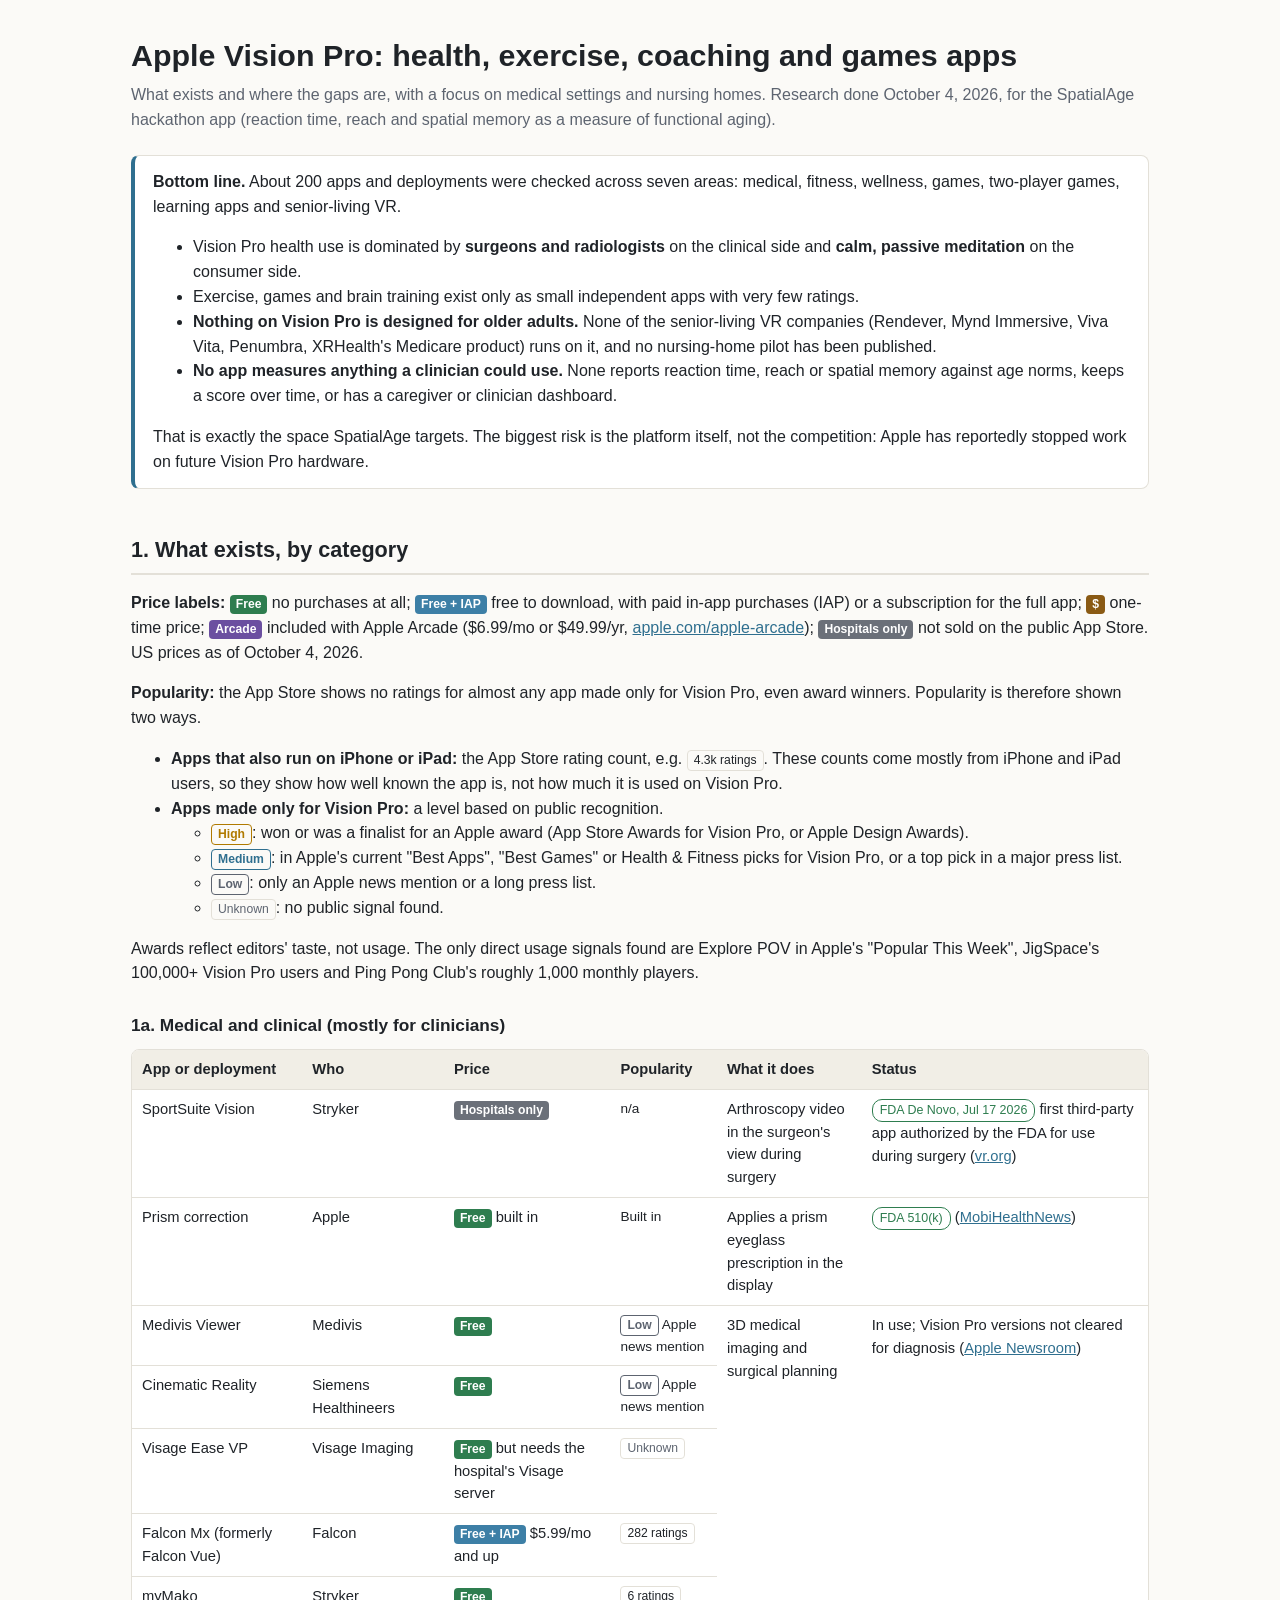
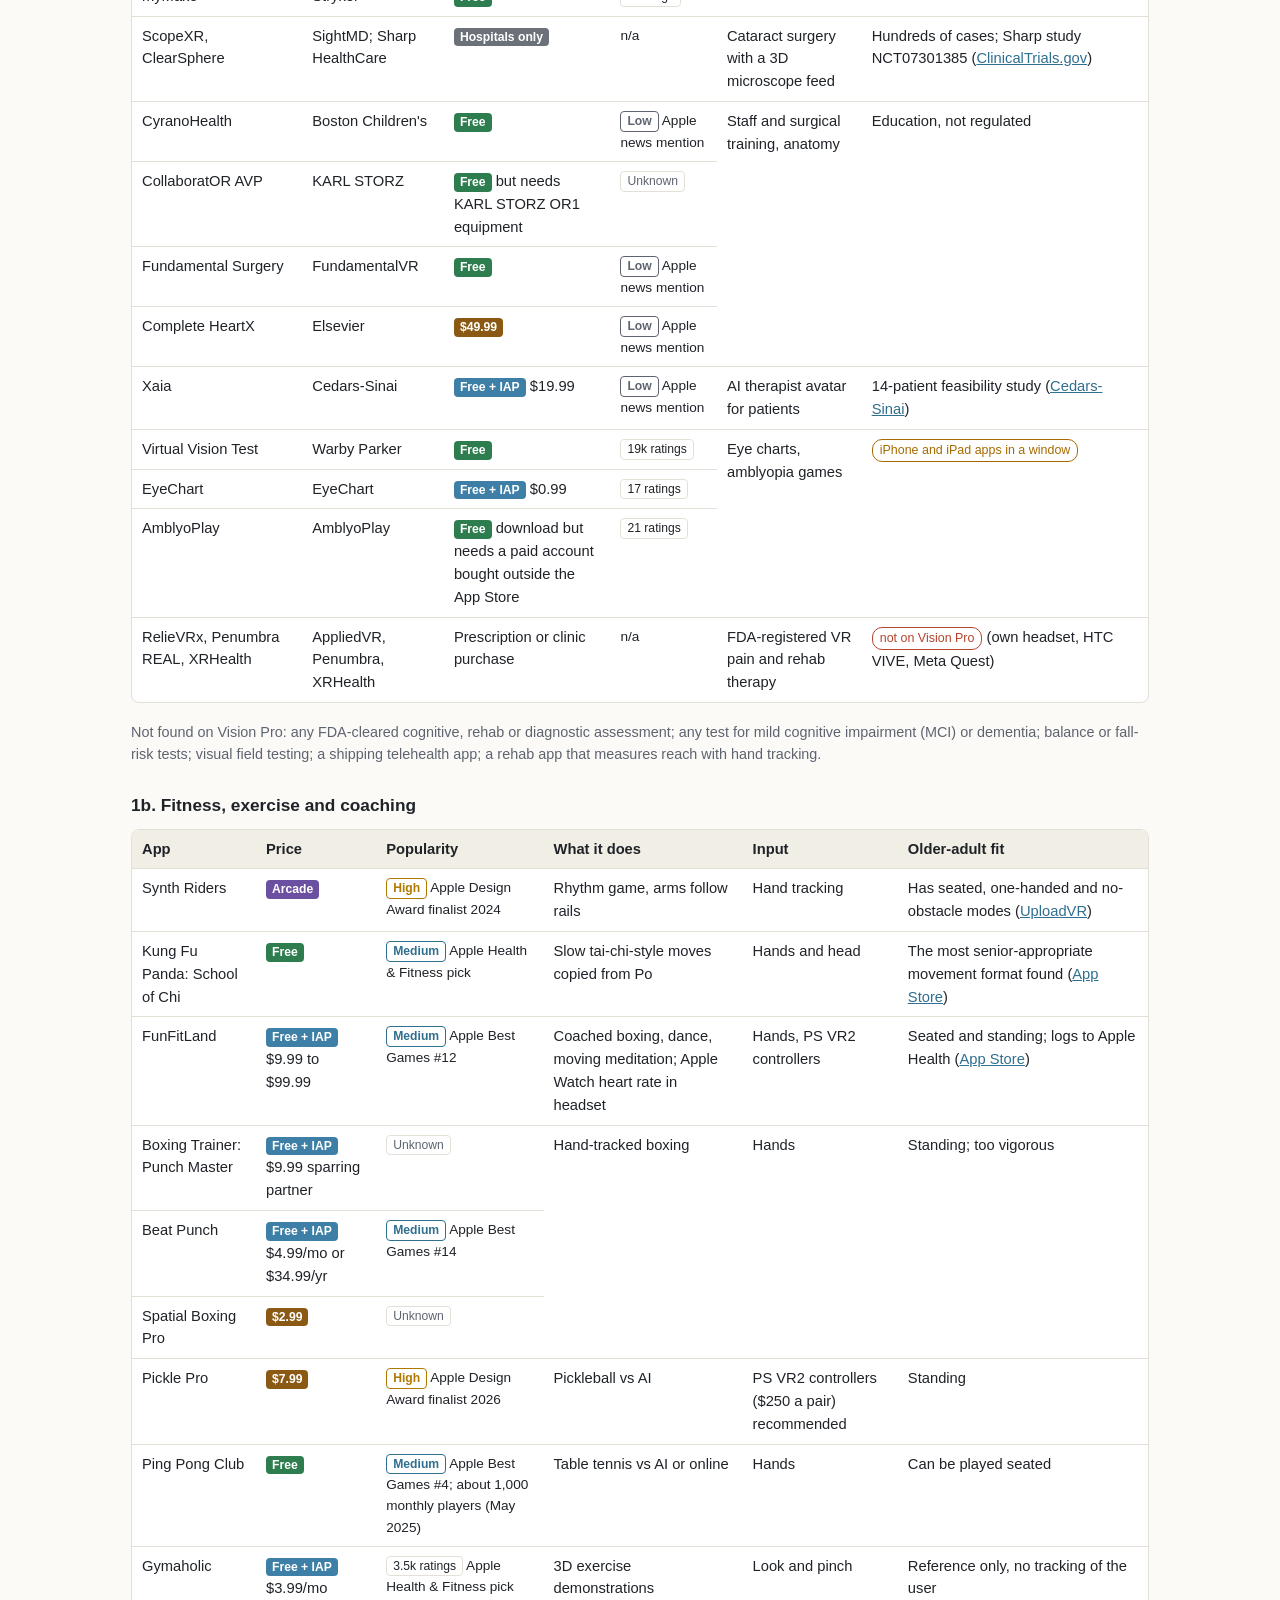
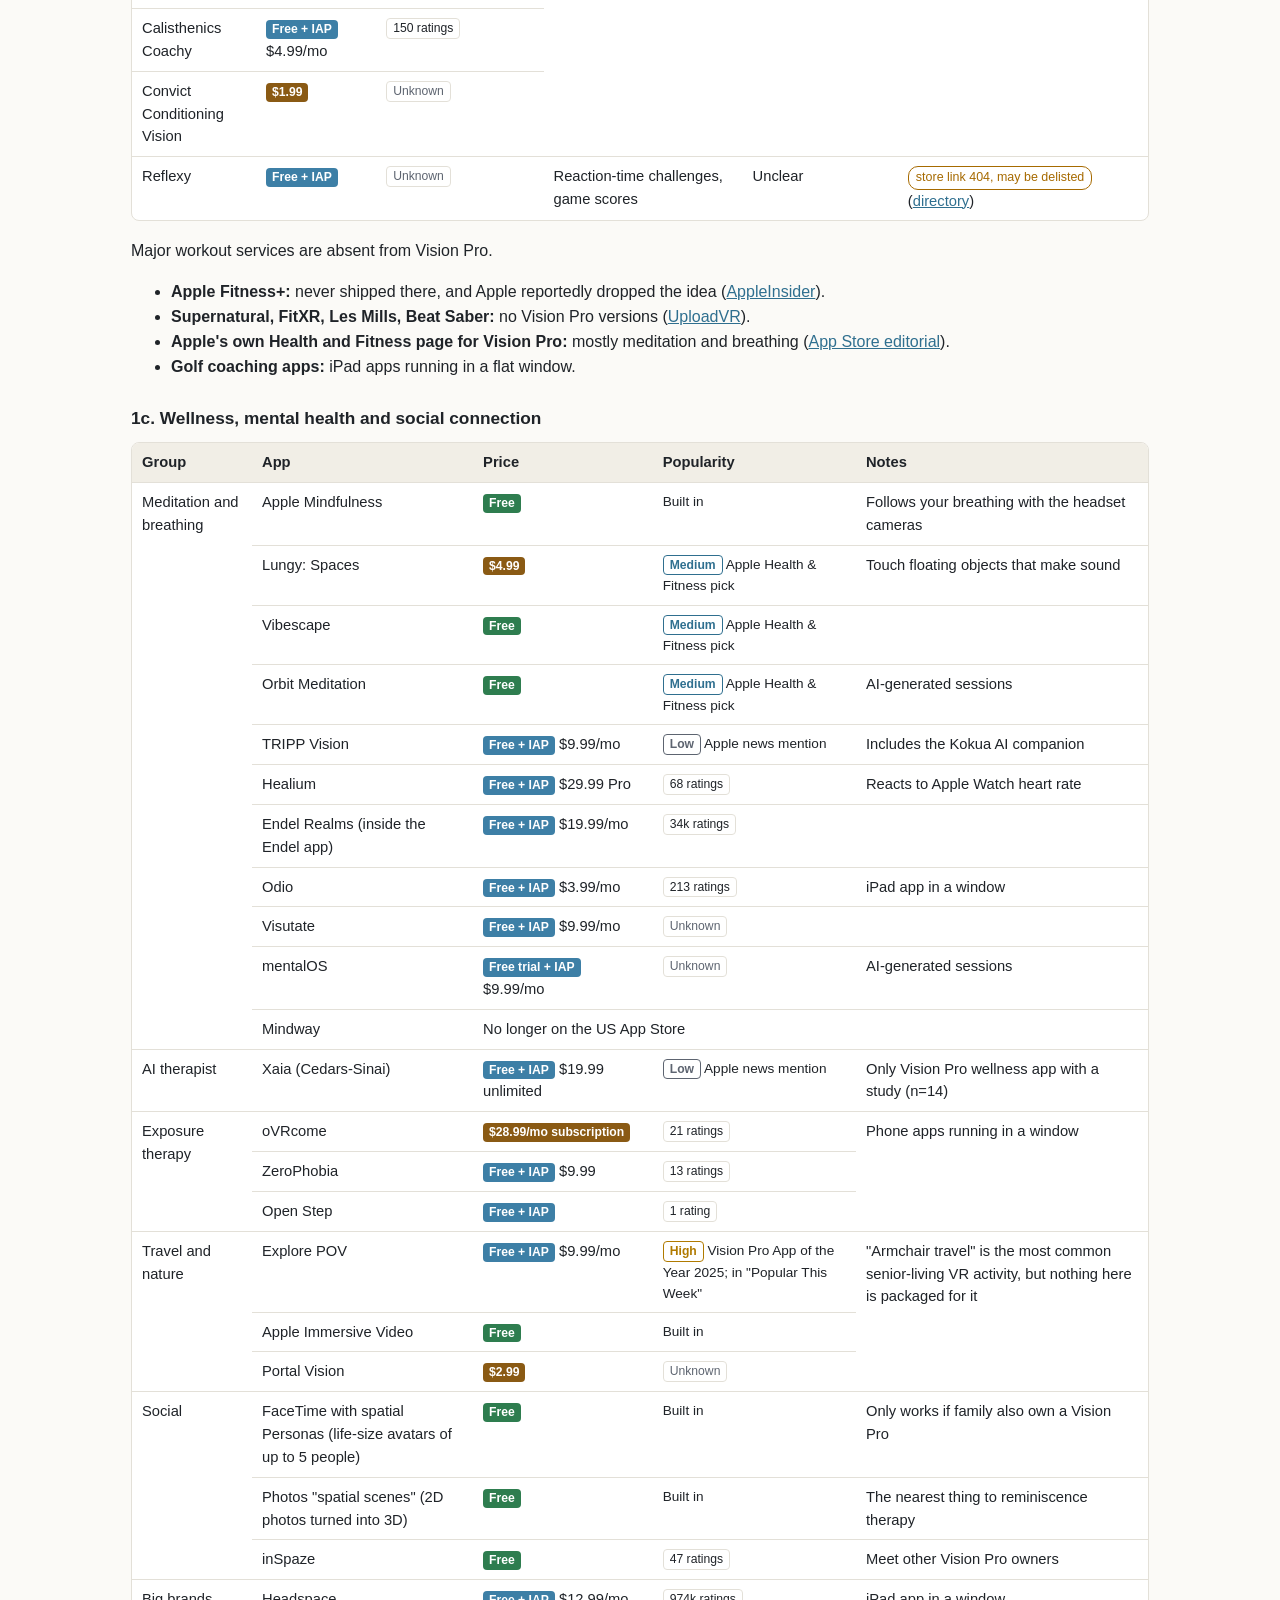
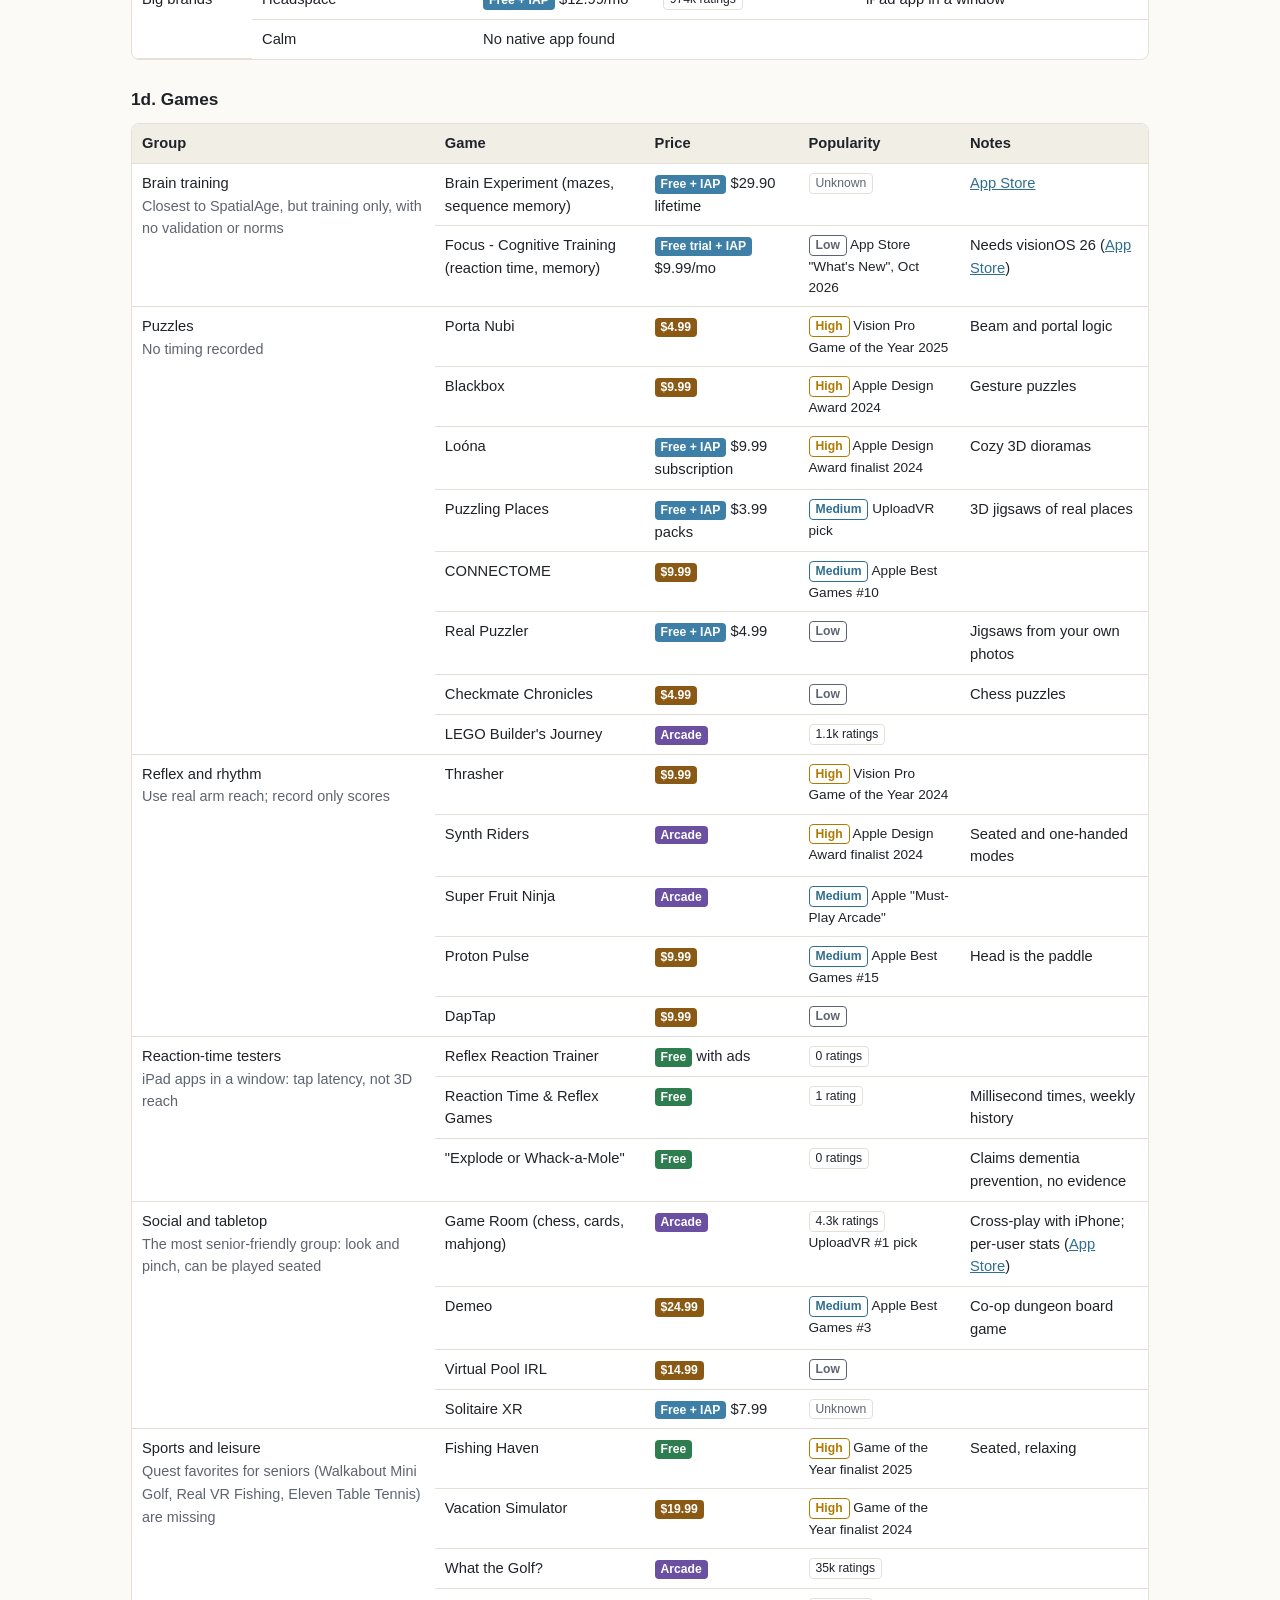
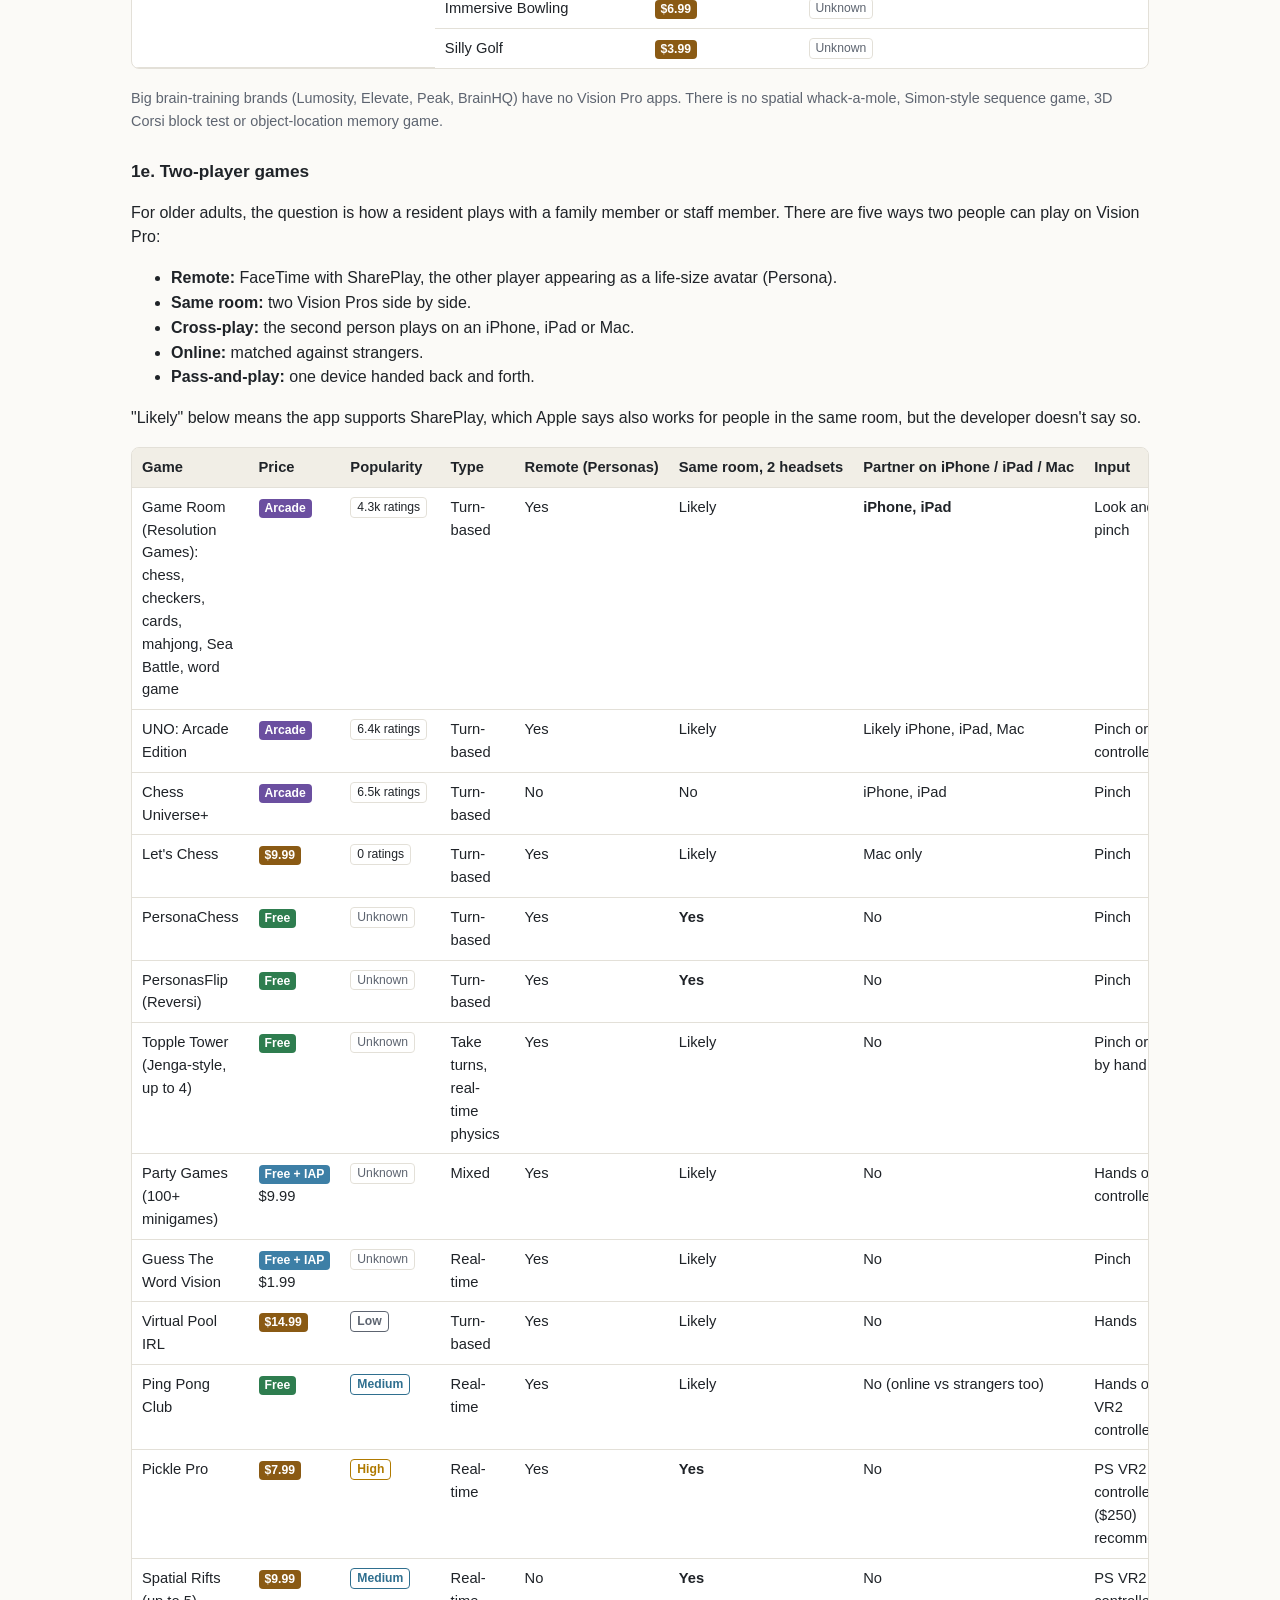
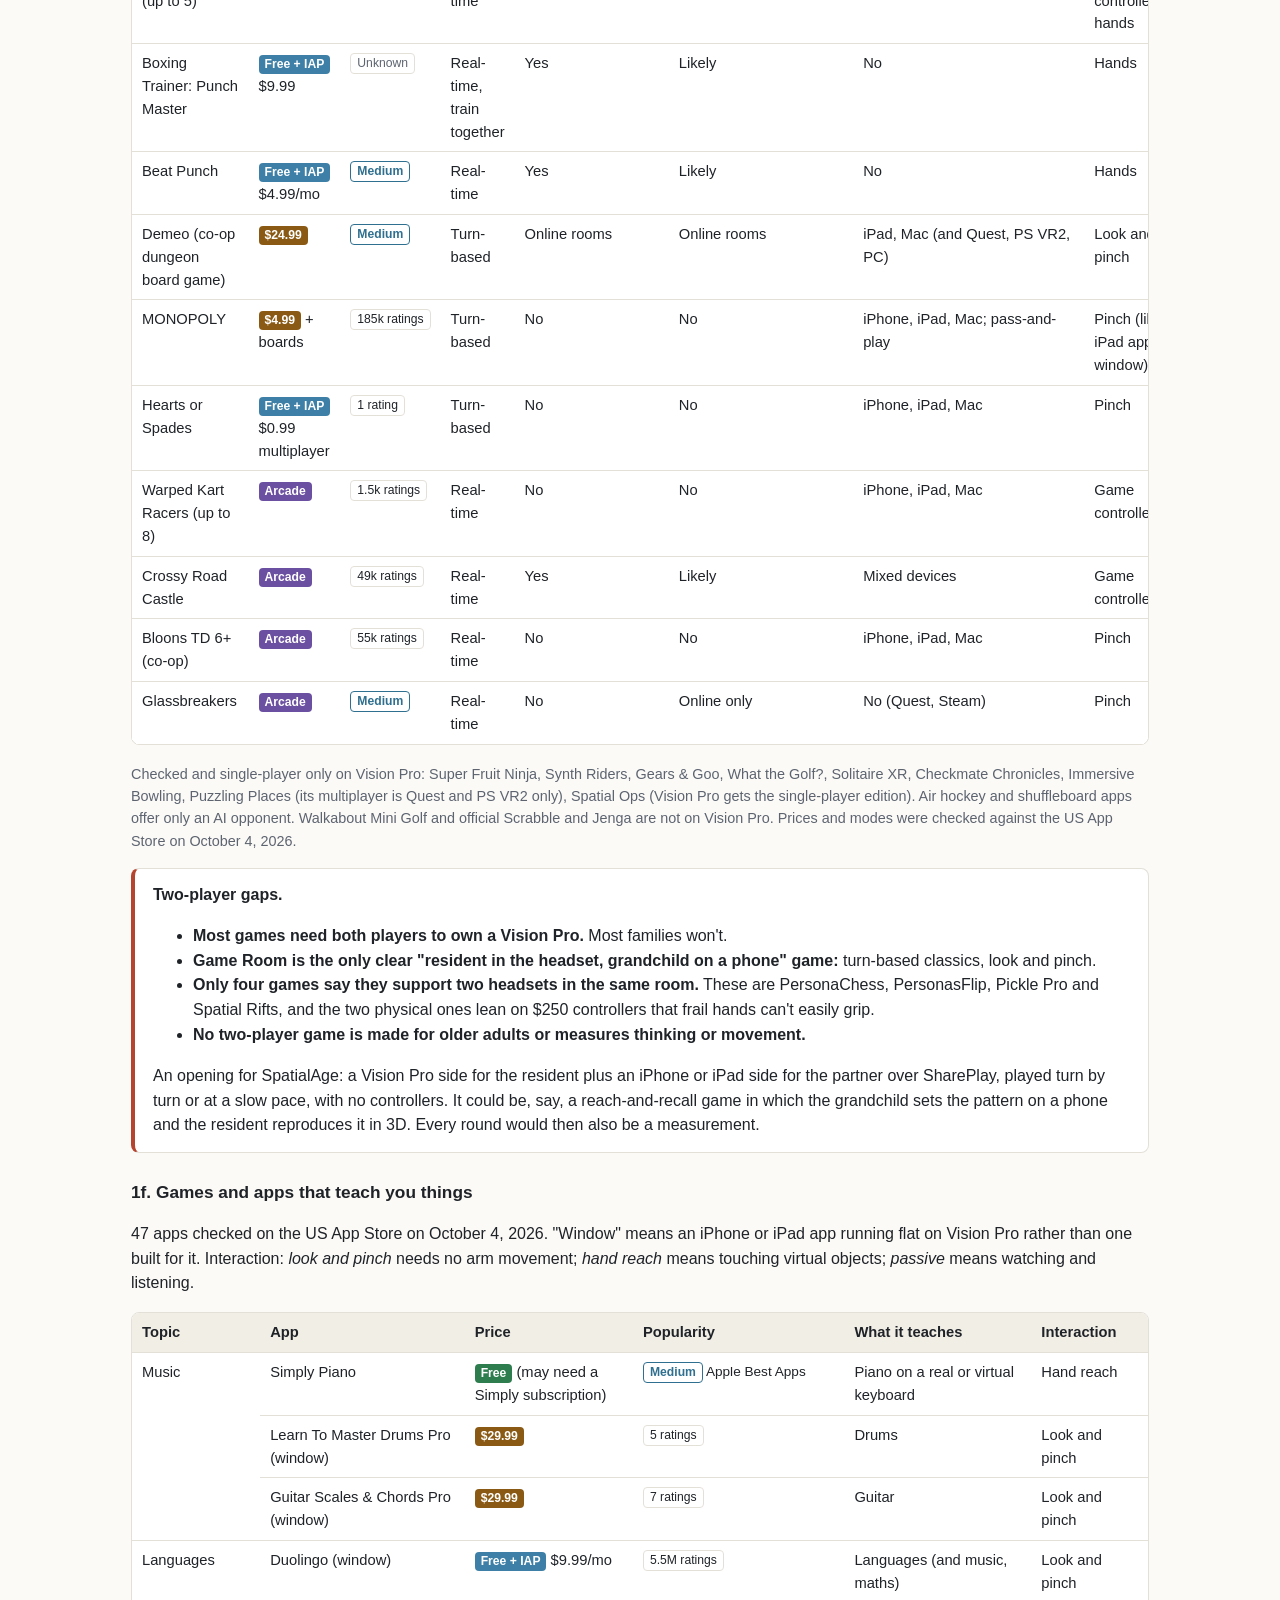
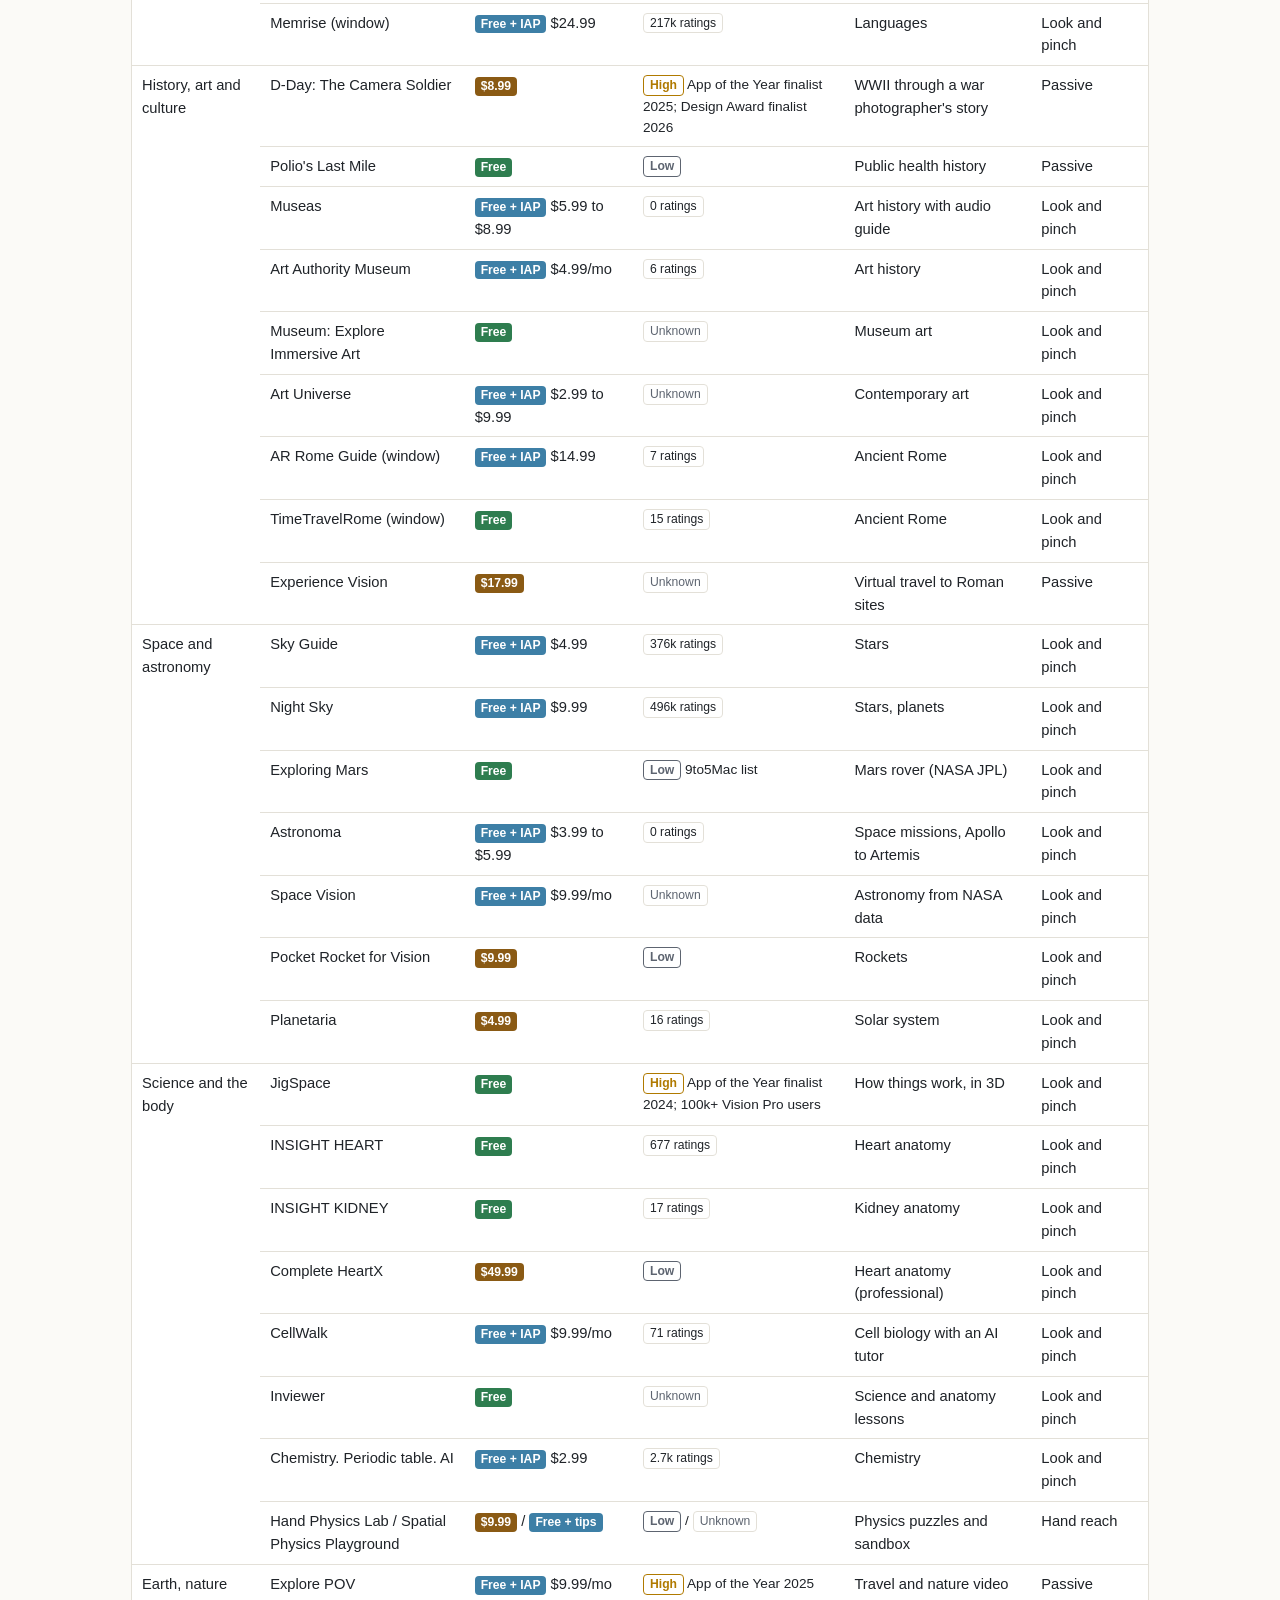
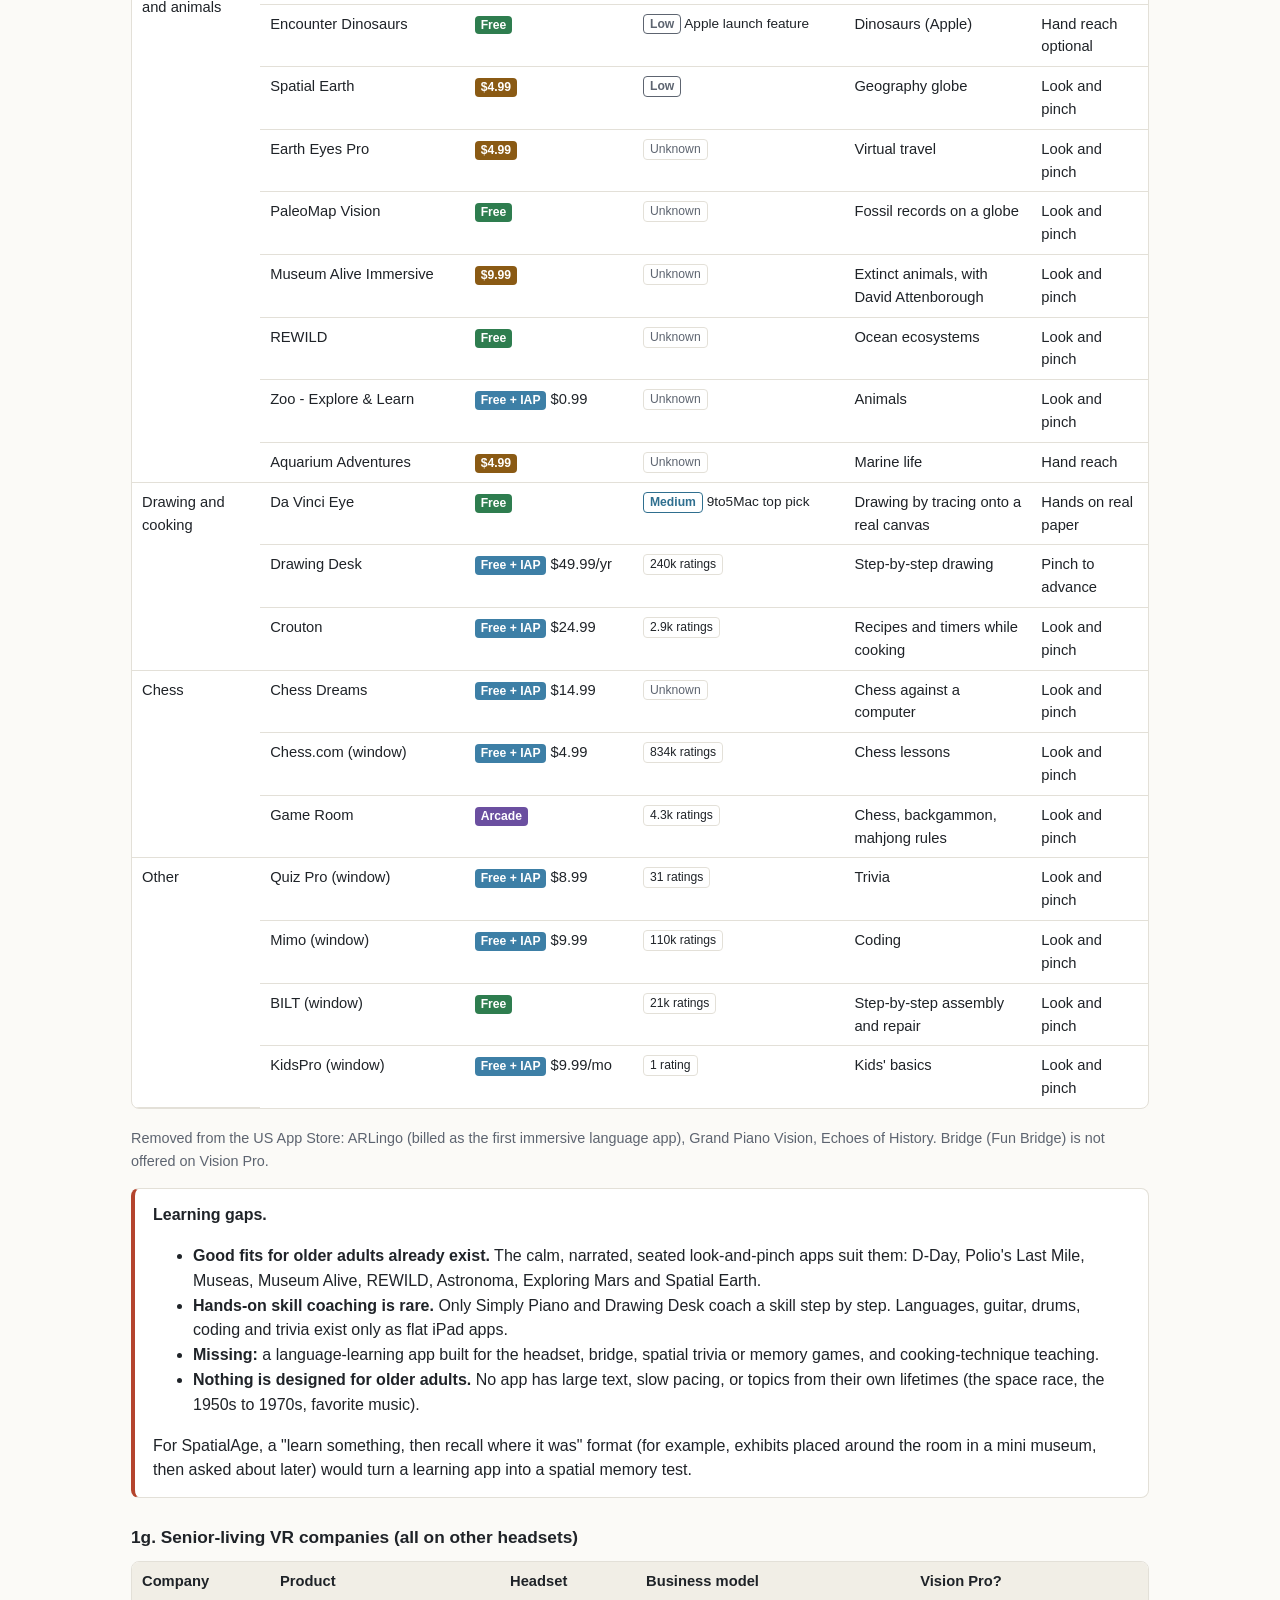
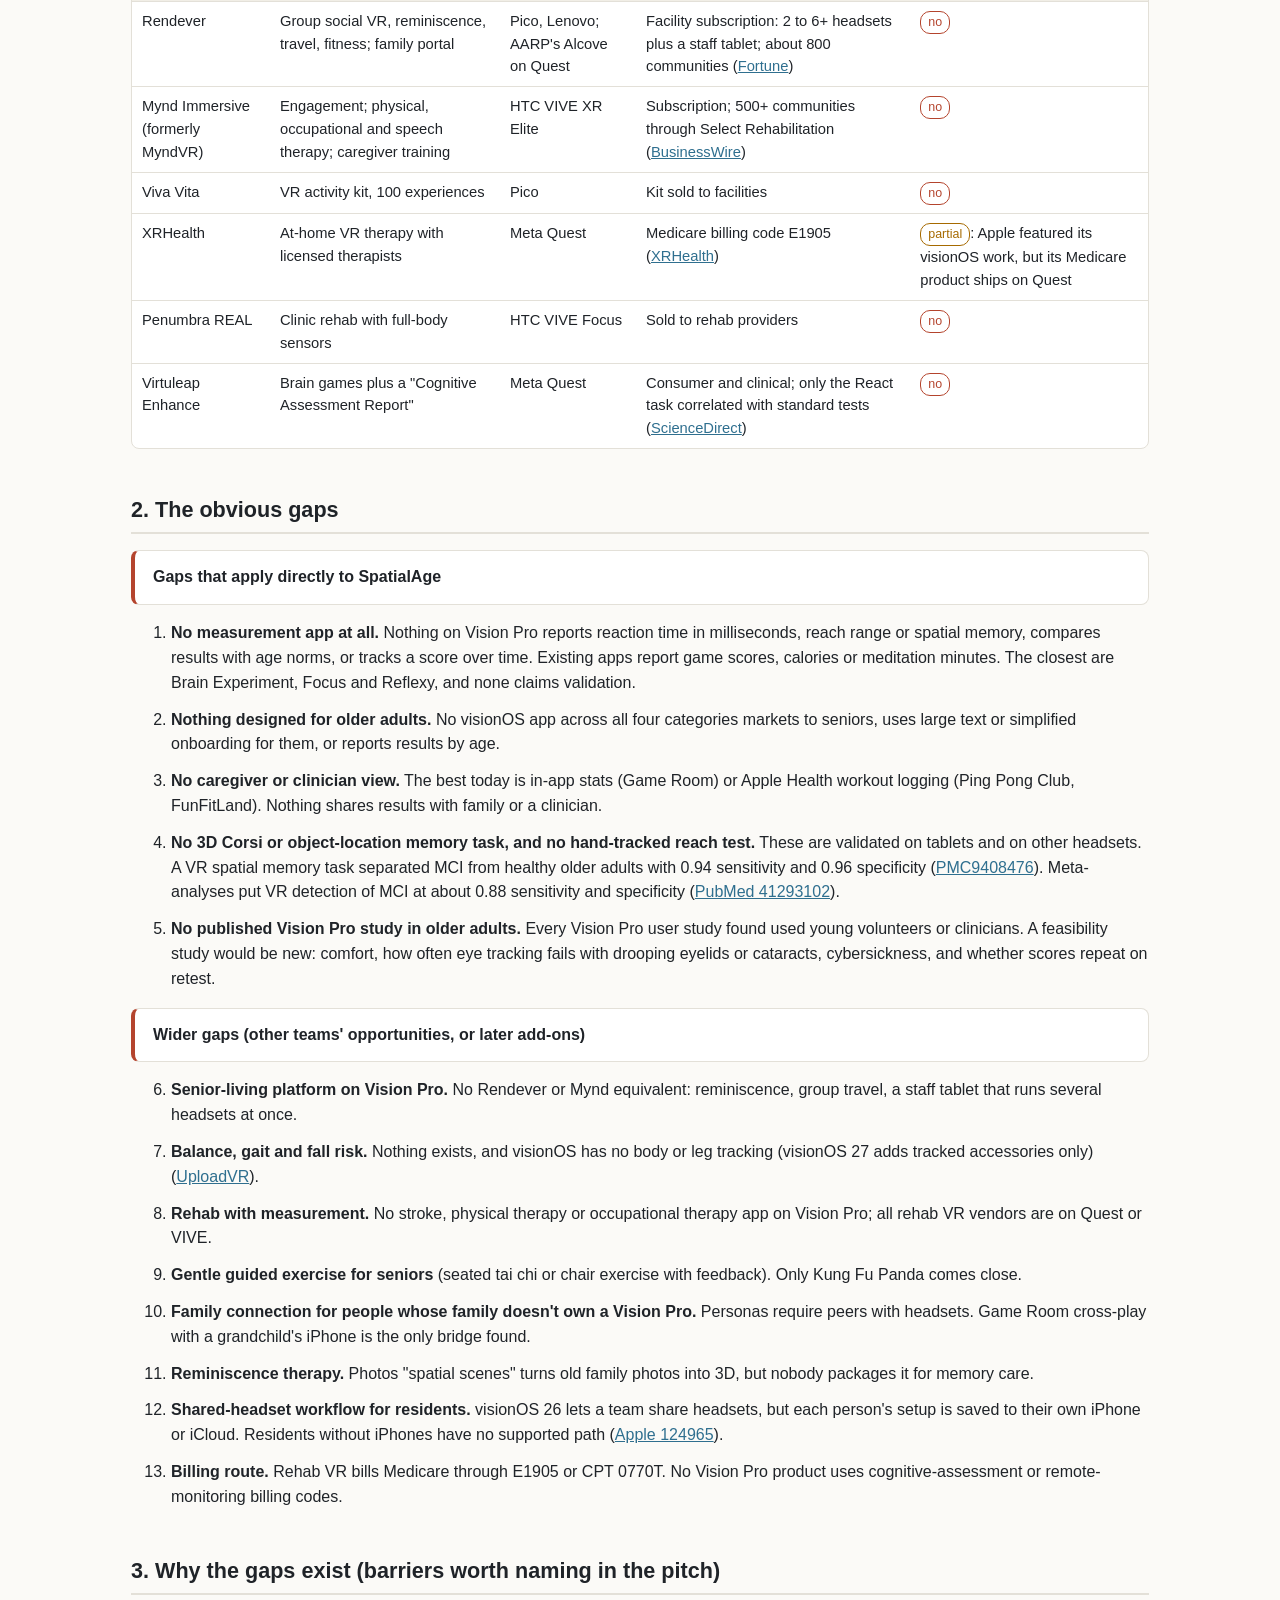
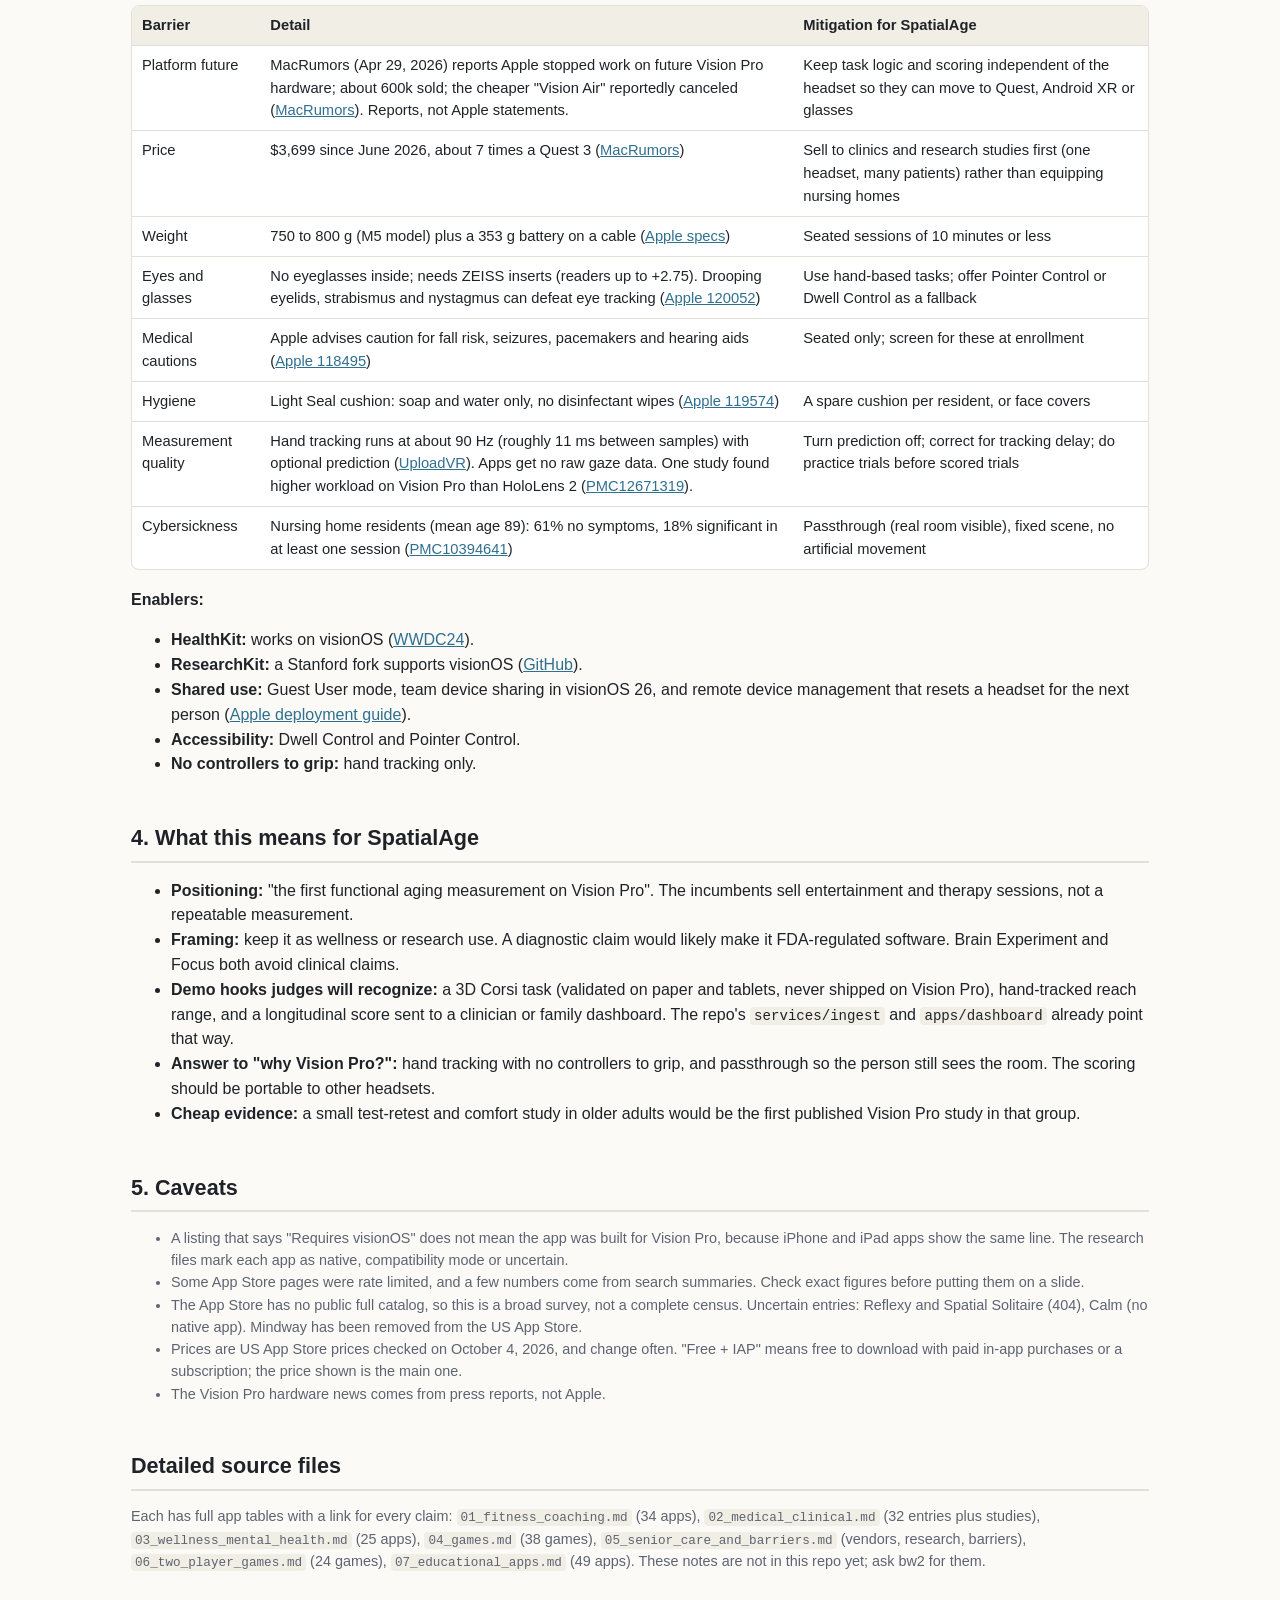
==== commit 42020e5d: "Merge pull request #7 from bw2/research/learning-apps-and-popularity Vision Pro report: learning app" ====
--- a/research/bw2_vision_pro_health_games_landscape_and_gaps.html
+++ b/research/bw2_vision_pro_health_games_landscape_and_gaps.html
@@ -45,6 +45,13 @@
 .price.paid { background: #8a5a14; }
 .price.arcade { background: #6b4fa0; }
 .price.ent { background: #6b7079; }
+.pop { display: inline-block; font-size: 0.76rem; font-weight: 600; padding: 0 6px; border-radius: 4px; white-space: nowrap; border: 1px solid; }
+.pop.high { color: #b07a00; border-color: #b07a00; }
+.pop.med { color: var(--accent); border-color: var(--accent); }
+.pop.low { color: var(--muted); border-color: var(--muted); }
+.pop.unk { color: var(--muted); border-color: var(--border); font-weight: 400; }
+.pop.cnt { color: var(--fg); border-color: var(--border); font-weight: 400; }
+td.popcell { font-size: 0.85rem; }
 ol.gaps > li { margin-bottom: 12px; }
 .muted { color: var(--muted); font-size: 0.9rem; }
 code { font-size: 0.88em; background: var(--th); padding: 1px 4px; border-radius: 4px; }
@@ -57,7 +64,7 @@
 <p class="sub">What exists and where the gaps are, with a focus on medical settings and nursing homes. Research done October 4, 2026, for the SpatialAge hackathon app (reaction time, reach and spatial memory as a measure of functional aging).</p>
 
 <div class="callout">
-<strong>Bottom line.</strong> About 150 apps and deployments were checked across five areas.
+<strong>Bottom line.</strong> About 200 apps and deployments were checked across seven areas: medical, fitness, wellness, games, two-player games, learning apps and senior-living VR.
 <ul>
 <li>Vision Pro health use is dominated by <strong>surgeons and radiologists</strong> on the clinical side and <strong>calm, passive meditation</strong> on the consumer side.</li>
 <li>Exercise, games and brain training exist only as small independent apps with very few ratings.</li>
@@ -75,36 +82,57 @@
 <span class="price arcade">Arcade</span> included with Apple Arcade ($6.99/mo or $49.99/yr, <a href="https://www.apple.com/apple-arcade/">apple.com/apple-arcade</a>);
 <span class="price ent">Hospitals only</span> not sold on the public App Store.
 US prices as of October 4, 2026.</p>
+<p><strong>Popularity:</strong> the App Store shows no ratings for almost any app made only for Vision Pro, even award winners. Popularity is therefore shown two ways.</p>
+<ul>
+<li><strong>Apps that also run on iPhone or iPad:</strong> the App Store rating count, e.g. <span class="pop cnt">4.3k ratings</span>. These counts come mostly from iPhone and iPad users, so they show how well known the app is, not how much it is used on Vision Pro.</li>
+<li><strong>Apps made only for Vision Pro:</strong> a level based on public recognition.
+<ul>
+<li><span class="pop high">High</span>: won or was a finalist for an Apple award (App Store Awards for Vision Pro, or Apple Design Awards).</li>
+<li><span class="pop med">Medium</span>: in Apple's current "Best Apps", "Best Games" or Health &amp; Fitness picks for Vision Pro, or a top pick in a major press list.</li>
+<li><span class="pop low">Low</span>: only an Apple news mention or a long press list.</li>
+<li><span class="pop unk">Unknown</span>: no public signal found.</li>
+</ul></li>
+</ul>
+<p>Awards reflect editors' taste, not usage. The only direct usage signals found are Explore POV in Apple's "Popular This Week", JigSpace's 100,000+ Vision Pro users and Ping Pong Club's roughly 1,000 monthly players.</p>
 
 <h3>1a. Medical and clinical (mostly for clinicians)</h3>
 <div class="tablewrap"><table>
-<tr><th>App or deployment</th><th>Who</th><th>Price</th><th>What it does</th><th>Status</th></tr>
-<tr><td>SportSuite Vision</td><td>Stryker</td><td><span class="price ent">Hospitals only</span></td><td>Arthroscopy video in the surgeon's view during surgery</td><td><span class="tag yes">FDA De Novo, Jul 17 2026</span> first third-party app authorized by the FDA for use during surgery (<a href="https://vr.org/articles/stryker-sportsuite-vision-den250040-new-fda-device-class-2026">vr.org</a>)</td></tr>
-<tr><td>Prism correction</td><td>Apple</td><td><span class="price free">Free</span> built in</td><td>Applies a prism eyeglass prescription in the display</td><td><span class="tag yes">FDA 510(k)</span> (<a href="https://www.mobihealthnews.com/news/apple-receives-fda-nod-hypertension-notification-feature">MobiHealthNews</a>)</td></tr>
-<tr><td>Medivis Viewer, Siemens Cinematic Reality, Visage Ease VP, Falcon Mx (formerly Falcon Vue), myMako</td><td>Various</td><td>Medivis, Cinematic Reality, myMako <span class="price free">Free</span>; Visage Ease VP <span class="price free">Free</span> but needs the hospital's Visage server; Falcon Mx <span class="price fiap">Free + IAP</span> $5.99/mo and up</td><td>3D medical imaging and surgical planning</td><td>In use; Vision Pro versions not cleared for diagnosis (<a href="https://www.apple.com/newsroom/2024/03/apple-vision-pro-unlocks-new-opportunities-for-health-app-developers/">Apple Newsroom</a>)</td></tr>
-<tr><td>ScopeXR, ClearSphere</td><td>SightMD; Sharp HealthCare</td><td><span class="price ent">Hospitals only</span></td><td>Cataract surgery with a 3D microscope feed</td><td>Hundreds of cases; Sharp study NCT07301385 (<a href="https://clinicaltrials.gov/study/NCT07301385">ClinicalTrials.gov</a>)</td></tr>
-<tr><td>CyranoHealth, CollaboratOR AVP, Fundamental Surgery, Complete HeartX</td><td>Boston Children's, KARL STORZ, FundamentalVR, Elsevier</td><td>CyranoHealth, Fundamental Surgery <span class="price free">Free</span>; CollaboratOR <span class="price free">Free</span> but needs KARL STORZ OR1 equipment; Complete HeartX <span class="price paid">$49.99</span></td><td>Staff and surgical training, anatomy</td><td>Education, not regulated</td></tr>
-<tr><td>Xaia</td><td>Cedars-Sinai</td><td><span class="price fiap">Free + IAP</span> $19.99</td><td>AI therapist avatar for patients</td><td>14-patient feasibility study (<a href="https://www.cedars-sinai.org/newsroom/study-mental-health-gets-a-boost-from-artificial-intelligence/">Cedars-Sinai</a>)</td></tr>
-<tr><td>Vision acuity apps (AmblyoPlay, EyeChart, Warby Parker test)</td><td>Various</td><td>Warby Parker <span class="price free">Free</span>; EyeChart <span class="price fiap">Free + IAP</span> $0.99; AmblyoPlay <span class="price free">Free</span> download but needs a paid account bought outside the App Store</td><td>Eye charts, amblyopia games</td><td><span class="tag unc">mostly iPad apps in a window</span></td></tr>
-<tr><td>RelieVRx, Penumbra REAL, XRHealth</td><td>AppliedVR, Penumbra, XRHealth</td><td>Prescription or clinic purchase</td><td>FDA-registered VR pain and rehab therapy</td><td><span class="tag no">not on Vision Pro</span> (own headset, HTC VIVE, Meta Quest)</td></tr>
+<tr><th>App or deployment</th><th>Who</th><th>Price</th><th>Popularity</th><th>What it does</th><th>Status</th></tr>
+<tr><td>SportSuite Vision</td><td>Stryker</td><td><span class="price ent">Hospitals only</span></td><td class="popcell">n/a</td><td>Arthroscopy video in the surgeon's view during surgery</td><td><span class="tag yes">FDA De Novo, Jul 17 2026</span> first third-party app authorized by the FDA for use during surgery (<a href="https://vr.org/articles/stryker-sportsuite-vision-den250040-new-fda-device-class-2026">vr.org</a>)</td></tr>
+<tr><td>Prism correction</td><td>Apple</td><td><span class="price free">Free</span> built in</td><td class="popcell">Built in</td><td>Applies a prism eyeglass prescription in the display</td><td><span class="tag yes">FDA 510(k)</span> (<a href="https://www.mobihealthnews.com/news/apple-receives-fda-nod-hypertension-notification-feature">MobiHealthNews</a>)</td></tr>
+<tr><td>Medivis Viewer</td><td>Medivis</td><td><span class="price free">Free</span></td><td class="popcell"><span class="pop low">Low</span> Apple news mention</td><td rowspan="5">3D medical imaging and surgical planning</td><td rowspan="5">In use; Vision Pro versions not cleared for diagnosis (<a href="https://www.apple.com/newsroom/2024/03/apple-vision-pro-unlocks-new-opportunities-for-health-app-developers/">Apple Newsroom</a>)</td></tr>
+<tr><td>Cinematic Reality</td><td>Siemens Healthineers</td><td><span class="price free">Free</span></td><td class="popcell"><span class="pop low">Low</span> Apple news mention</td></tr>
+<tr><td>Visage Ease VP</td><td>Visage Imaging</td><td><span class="price free">Free</span> but needs the hospital's Visage server</td><td class="popcell"><span class="pop unk">Unknown</span></td></tr>
+<tr><td>Falcon Mx (formerly Falcon Vue)</td><td>Falcon</td><td><span class="price fiap">Free + IAP</span> $5.99/mo and up</td><td class="popcell"><span class="pop cnt">282 ratings</span></td></tr>
+<tr><td>myMako</td><td>Stryker</td><td><span class="price free">Free</span></td><td class="popcell"><span class="pop cnt">6 ratings</span></td></tr>
+<tr><td>ScopeXR, ClearSphere</td><td>SightMD; Sharp HealthCare</td><td><span class="price ent">Hospitals only</span></td><td class="popcell">n/a</td><td>Cataract surgery with a 3D microscope feed</td><td>Hundreds of cases; Sharp study NCT07301385 (<a href="https://clinicaltrials.gov/study/NCT07301385">ClinicalTrials.gov</a>)</td></tr>
+<tr><td>CyranoHealth</td><td>Boston Children's</td><td><span class="price free">Free</span></td><td class="popcell"><span class="pop low">Low</span> Apple news mention</td><td rowspan="4">Staff and surgical training, anatomy</td><td rowspan="4">Education, not regulated</td></tr>
+<tr><td>CollaboratOR AVP</td><td>KARL STORZ</td><td><span class="price free">Free</span> but needs KARL STORZ OR1 equipment</td><td class="popcell"><span class="pop unk">Unknown</span></td></tr>
+<tr><td>Fundamental Surgery</td><td>FundamentalVR</td><td><span class="price free">Free</span></td><td class="popcell"><span class="pop low">Low</span> Apple news mention</td></tr>
+<tr><td>Complete HeartX</td><td>Elsevier</td><td><span class="price paid">$49.99</span></td><td class="popcell"><span class="pop low">Low</span> Apple news mention</td></tr>
+<tr><td>Xaia</td><td>Cedars-Sinai</td><td><span class="price fiap">Free + IAP</span> $19.99</td><td class="popcell"><span class="pop low">Low</span> Apple news mention</td><td>AI therapist avatar for patients</td><td>14-patient feasibility study (<a href="https://www.cedars-sinai.org/newsroom/study-mental-health-gets-a-boost-from-artificial-intelligence/">Cedars-Sinai</a>)</td></tr>
+<tr><td>Virtual Vision Test</td><td>Warby Parker</td><td><span class="price free">Free</span></td><td class="popcell"><span class="pop cnt">19k ratings</span></td><td rowspan="3">Eye charts, amblyopia games</td><td rowspan="3"><span class="tag unc">iPhone and iPad apps in a window</span></td></tr>
+<tr><td>EyeChart</td><td>EyeChart</td><td><span class="price fiap">Free + IAP</span> $0.99</td><td class="popcell"><span class="pop cnt">17 ratings</span></td></tr>
+<tr><td>AmblyoPlay</td><td>AmblyoPlay</td><td><span class="price free">Free</span> download but needs a paid account bought outside the App Store</td><td class="popcell"><span class="pop cnt">21 ratings</span></td></tr>
+<tr><td>RelieVRx, Penumbra REAL, XRHealth</td><td>AppliedVR, Penumbra, XRHealth</td><td>Prescription or clinic purchase</td><td class="popcell">n/a</td><td>FDA-registered VR pain and rehab therapy</td><td><span class="tag no">not on Vision Pro</span> (own headset, HTC VIVE, Meta Quest)</td></tr>
 </table></div>
 <p class="muted">Not found on Vision Pro: any FDA-cleared cognitive, rehab or diagnostic assessment; any test for mild cognitive impairment (MCI) or dementia; balance or fall-risk tests; visual field testing; a shipping telehealth app; a rehab app that measures reach with hand tracking.</p>
 
 <h3>1b. Fitness, exercise and coaching</h3>
 <div class="tablewrap"><table>
-<tr><th>App</th><th>Price</th><th>What it does</th><th>Input</th><th>Older-adult fit</th></tr>
-<tr><td>Synth Riders</td><td><span class="price arcade">Arcade</span></td><td>Rhythm game, arms follow rails</td><td>Hand tracking</td><td>Has seated, one-handed and no-obstacle modes (<a href="https://www.uploadvr.com/synth-riders-apple-vision-pro/">UploadVR</a>)</td></tr>
-<tr><td>Kung Fu Panda: School of Chi</td><td><span class="price free">Free</span></td><td>Slow tai-chi-style moves copied from Po</td><td>Hands and head</td><td>The most senior-appropriate movement format found (<a href="https://apps.apple.com/us/app/kung-fu-panda-school-of-chi/id6477230272">App Store</a>)</td></tr>
-<tr><td>FunFitLand</td><td><span class="price fiap">Free + IAP</span> $9.99 to $99.99</td><td>Coached boxing, dance, moving meditation; Apple Watch heart rate in headset</td><td>Hands, PS VR2 controllers</td><td>Seated and standing; logs to Apple Health (<a href="https://apps.apple.com/us/app/funfitland/id6744429139">App Store</a>)</td></tr>
-<tr><td>Boxing Trainer: Punch Master</td><td><span class="price fiap">Free + IAP</span> $9.99 sparring partner</td><td rowspan="3">Hand-tracked boxing</td><td rowspan="3">Hands</td><td rowspan="3">Standing; too vigorous</td></tr>
-<tr><td>Beat Punch</td><td><span class="price fiap">Free + IAP</span> $4.99/mo or $34.99/yr</td></tr>
-<tr><td>Spatial Boxing Pro</td><td><span class="price paid">$2.99</span></td></tr>
-<tr><td>Pickle Pro</td><td><span class="price paid">$7.99</span></td><td>Pickleball vs AI</td><td>PS VR2 controllers ($250 a pair) recommended</td><td>Standing</td></tr>
-<tr><td>Ping Pong Club</td><td><span class="price free">Free</span></td><td>Table tennis vs AI or online</td><td>Hands</td><td>Can be played seated</td></tr>
-<tr><td>Gymaholic</td><td><span class="price fiap">Free + IAP</span> $3.99/mo</td><td rowspan="3">3D exercise demonstrations</td><td rowspan="3">Look and pinch</td><td rowspan="3">Reference only, no tracking of the user</td></tr>
-<tr><td>Calisthenics Coachy</td><td><span class="price fiap">Free + IAP</span> $4.99/mo</td></tr>
-<tr><td>Convict Conditioning Vision</td><td><span class="price paid">$1.99</span></td></tr>
-<tr><td>Reflexy</td><td><span class="price fiap">Free + IAP</span></td><td>Reaction-time challenges, game scores</td><td>Unclear</td><td><span class="tag unc">store link 404, may be delisted</span> (<a href="https://appsforapplevision.com/apps-directory/reflexy">directory</a>)</td></tr>
+<tr><th>App</th><th>Price</th><th>Popularity</th><th>What it does</th><th>Input</th><th>Older-adult fit</th></tr>
+<tr><td>Synth Riders</td><td><span class="price arcade">Arcade</span></td><td class="popcell"><span class="pop high">High</span> Apple Design Award finalist 2024</td><td>Rhythm game, arms follow rails</td><td>Hand tracking</td><td>Has seated, one-handed and no-obstacle modes (<a href="https://www.uploadvr.com/synth-riders-apple-vision-pro/">UploadVR</a>)</td></tr>
+<tr><td>Kung Fu Panda: School of Chi</td><td><span class="price free">Free</span></td><td class="popcell"><span class="pop med">Medium</span> Apple Health &amp; Fitness pick</td><td>Slow tai-chi-style moves copied from Po</td><td>Hands and head</td><td>The most senior-appropriate movement format found (<a href="https://apps.apple.com/us/app/kung-fu-panda-school-of-chi/id6477230272">App Store</a>)</td></tr>
+<tr><td>FunFitLand</td><td><span class="price fiap">Free + IAP</span> $9.99 to $99.99</td><td class="popcell"><span class="pop med">Medium</span> Apple Best Games #12</td><td>Coached boxing, dance, moving meditation; Apple Watch heart rate in headset</td><td>Hands, PS VR2 controllers</td><td>Seated and standing; logs to Apple Health (<a href="https://apps.apple.com/us/app/funfitland/id6744429139">App Store</a>)</td></tr>
+<tr><td>Boxing Trainer: Punch Master</td><td><span class="price fiap">Free + IAP</span> $9.99 sparring partner</td><td class="popcell"><span class="pop unk">Unknown</span></td><td rowspan="3">Hand-tracked boxing</td><td rowspan="3">Hands</td><td rowspan="3">Standing; too vigorous</td></tr>
+<tr><td>Beat Punch</td><td><span class="price fiap">Free + IAP</span> $4.99/mo or $34.99/yr</td><td class="popcell"><span class="pop med">Medium</span> Apple Best Games #14</td></tr>
+<tr><td>Spatial Boxing Pro</td><td><span class="price paid">$2.99</span></td><td class="popcell"><span class="pop unk">Unknown</span></td></tr>
+<tr><td>Pickle Pro</td><td><span class="price paid">$7.99</span></td><td class="popcell"><span class="pop high">High</span> Apple Design Award finalist 2026</td><td>Pickleball vs AI</td><td>PS VR2 controllers ($250 a pair) recommended</td><td>Standing</td></tr>
+<tr><td>Ping Pong Club</td><td><span class="price free">Free</span></td><td class="popcell"><span class="pop med">Medium</span> Apple Best Games #4; about 1,000 monthly players (May 2025)</td><td>Table tennis vs AI or online</td><td>Hands</td><td>Can be played seated</td></tr>
+<tr><td>Gymaholic</td><td><span class="price fiap">Free + IAP</span> $3.99/mo</td><td class="popcell"><span class="pop cnt">3.5k ratings</span> Apple Health &amp; Fitness pick</td><td rowspan="3">3D exercise demonstrations</td><td rowspan="3">Look and pinch</td><td rowspan="3">Reference only, no tracking of the user</td></tr>
+<tr><td>Calisthenics Coachy</td><td><span class="price fiap">Free + IAP</span> $4.99/mo</td><td class="popcell"><span class="pop cnt">150 ratings</span></td></tr>
+<tr><td>Convict Conditioning Vision</td><td><span class="price paid">$1.99</span></td><td class="popcell"><span class="pop unk">Unknown</span></td></tr>
+<tr><td>Reflexy</td><td><span class="price fiap">Free + IAP</span></td><td class="popcell"><span class="pop unk">Unknown</span></td><td>Reaction-time challenges, game scores</td><td>Unclear</td><td><span class="tag unc">store link 404, may be delisted</span> (<a href="https://appsforapplevision.com/apps-directory/reflexy">directory</a>)</td></tr>
 </table></div>
 <p>Major workout services are absent from Vision Pro.</p>
 <ul>
@@ -116,24 +144,62 @@
 
 <h3>1c. Wellness, mental health and social connection</h3>
 <div class="tablewrap"><table>
-<tr><th>Group</th><th>Apps and price</th><th>Notes</th></tr>
-<tr><td>Meditation and breathing</td><td>Apple Mindfulness <span class="price free">Free</span>, Vibescape <span class="price free">Free</span>, Orbit <span class="price free">Free</span>, Lungy: Spaces <span class="price paid">$4.99</span>, TRIPP Vision <span class="price fiap">Free + IAP</span> $9.99/mo, Healium <span class="price fiap">Free + IAP</span> $29.99 Pro, Visutate <span class="price fiap">Free + IAP</span> $9.99/mo, mentalOS <span class="price fiap">Free trial + IAP</span> $9.99/mo, Endel Realms (inside the Endel app) <span class="price fiap">Free + IAP</span> $19.99/mo, Odio <span class="price fiap">Free + IAP</span> $3.99/mo, Mindway (no longer on the US App Store)</td><td>The best-covered category. Mindfulness follows your breathing with the headset cameras; Healium reacts to Apple Watch heart rate.</td></tr>
-<tr><td>AI therapist or companion</td><td>Xaia <span class="price fiap">Free + IAP</span> $19.99 unlimited, TRIPP's Kokua companion (inside TRIPP), Orbit <span class="price free">Free</span>, mentalOS <span class="price fiap">Free trial + IAP</span></td><td>Only Xaia has a study (n=14)</td></tr>
-<tr><td>Exposure therapy</td><td>oVRcome <span class="price paid">$28.99/mo subscription</span>, ZeroPhobia <span class="price fiap">Free + IAP</span> $9.99, Open Step <span class="price fiap">Free + IAP</span></td><td>Phone apps running in a window</td></tr>
-<tr><td>Travel and nature</td><td>Explore POV (App of the Year 2025) <span class="price fiap">Free + IAP</span> $9.99/mo, Apple Immersive Video <span class="price free">Free</span>, Portal Vision <span class="price paid">$2.99</span></td><td>"Armchair travel" is the most common senior-living VR activity, but nothing here is packaged for it</td></tr>
-<tr><td>Social</td><td>FaceTime with spatial Personas (life-size avatars of up to 5 people) <span class="price free">Free</span>, inSpaze <span class="price free">Free</span>, Photos "spatial scenes" (2D photos turned into 3D) <span class="price free">Free</span></td><td>Personas only work if family also own a Vision Pro. Spatial scenes is the nearest thing to reminiscence therapy.</td></tr>
-<tr><td>Big brands</td><td>Headspace (iPad app in a window) <span class="price fiap">Free + IAP</span> $12.99/mo; Calm (no native app found)</td><td></td></tr>
+<tr><th>Group</th><th>App</th><th>Price</th><th>Popularity</th><th>Notes</th></tr>
+<tr><td rowspan="11">Meditation and breathing</td><td>Apple Mindfulness</td><td><span class="price free">Free</span></td><td class="popcell">Built in</td><td>Follows your breathing with the headset cameras</td></tr>
+<tr><td>Lungy: Spaces</td><td><span class="price paid">$4.99</span></td><td class="popcell"><span class="pop med">Medium</span> Apple Health &amp; Fitness pick</td><td>Touch floating objects that make sound</td></tr>
+<tr><td>Vibescape</td><td><span class="price free">Free</span></td><td class="popcell"><span class="pop med">Medium</span> Apple Health &amp; Fitness pick</td><td></td></tr>
+<tr><td>Orbit Meditation</td><td><span class="price free">Free</span></td><td class="popcell"><span class="pop med">Medium</span> Apple Health &amp; Fitness pick</td><td>AI-generated sessions</td></tr>
+<tr><td>TRIPP Vision</td><td><span class="price fiap">Free + IAP</span> $9.99/mo</td><td class="popcell"><span class="pop low">Low</span> Apple news mention</td><td>Includes the Kokua AI companion</td></tr>
+<tr><td>Healium</td><td><span class="price fiap">Free + IAP</span> $29.99 Pro</td><td class="popcell"><span class="pop cnt">68 ratings</span></td><td>Reacts to Apple Watch heart rate</td></tr>
+<tr><td>Endel Realms (inside the Endel app)</td><td><span class="price fiap">Free + IAP</span> $19.99/mo</td><td class="popcell"><span class="pop cnt">34k ratings</span></td><td></td></tr>
+<tr><td>Odio</td><td><span class="price fiap">Free + IAP</span> $3.99/mo</td><td class="popcell"><span class="pop cnt">213 ratings</span></td><td>iPad app in a window</td></tr>
+<tr><td>Visutate</td><td><span class="price fiap">Free + IAP</span> $9.99/mo</td><td class="popcell"><span class="pop unk">Unknown</span></td><td></td></tr>
+<tr><td>mentalOS</td><td><span class="price fiap">Free trial + IAP</span> $9.99/mo</td><td class="popcell"><span class="pop unk">Unknown</span></td><td>AI-generated sessions</td></tr>
+<tr><td>Mindway</td><td colspan="2">No longer on the US App Store</td><td></td></tr>
+<tr><td>AI therapist</td><td>Xaia (Cedars-Sinai)</td><td><span class="price fiap">Free + IAP</span> $19.99 unlimited</td><td class="popcell"><span class="pop low">Low</span> Apple news mention</td><td>Only Vision Pro wellness app with a study (n=14)</td></tr>
+<tr><td rowspan="3">Exposure therapy</td><td>oVRcome</td><td><span class="price paid">$28.99/mo subscription</span></td><td class="popcell"><span class="pop cnt">21 ratings</span></td><td rowspan="3">Phone apps running in a window</td></tr>
+<tr><td>ZeroPhobia</td><td><span class="price fiap">Free + IAP</span> $9.99</td><td class="popcell"><span class="pop cnt">13 ratings</span></td></tr>
+<tr><td>Open Step</td><td><span class="price fiap">Free + IAP</span></td><td class="popcell"><span class="pop cnt">1 rating</span></td></tr>
+<tr><td rowspan="3">Travel and nature</td><td>Explore POV</td><td><span class="price fiap">Free + IAP</span> $9.99/mo</td><td class="popcell"><span class="pop high">High</span> Vision Pro App of the Year 2025; in "Popular This Week"</td><td rowspan="3">"Armchair travel" is the most common senior-living VR activity, but nothing here is packaged for it</td></tr>
+<tr><td>Apple Immersive Video</td><td><span class="price free">Free</span></td><td class="popcell">Built in</td></tr>
+<tr><td>Portal Vision</td><td><span class="price paid">$2.99</span></td><td class="popcell"><span class="pop unk">Unknown</span></td></tr>
+<tr><td rowspan="3">Social</td><td>FaceTime with spatial Personas (life-size avatars of up to 5 people)</td><td><span class="price free">Free</span></td><td class="popcell">Built in</td><td>Only works if family also own a Vision Pro</td></tr>
+<tr><td>Photos "spatial scenes" (2D photos turned into 3D)</td><td><span class="price free">Free</span></td><td class="popcell">Built in</td><td>The nearest thing to reminiscence therapy</td></tr>
+<tr><td>inSpaze</td><td><span class="price free">Free</span></td><td class="popcell"><span class="pop cnt">47 ratings</span></td><td>Meet other Vision Pro owners</td></tr>
+<tr><td rowspan="2">Big brands</td><td>Headspace</td><td><span class="price fiap">Free + IAP</span> $12.99/mo</td><td class="popcell"><span class="pop cnt">974k ratings</span></td><td>iPad app in a window</td></tr>
+<tr><td>Calm</td><td colspan="2">No native app found</td><td></td></tr>
 </table></div>
 
 <h3>1d. Games</h3>
 <div class="tablewrap"><table>
-<tr><th>Group</th><th>Apps and price</th><th>Relevance</th></tr>
-<tr><td>Brain training</td><td>Brain Experiment (Myelin FZCO: mazes, sequence memory) <span class="price fiap">Free + IAP</span> $29.90 lifetime; Focus - Cognitive Training (reaction time, memory; needs visionOS 26) <span class="price fiap">Free trial + IAP</span> $9.99/mo (<a href="https://apps.apple.com/us/app/focus-cognitive-training/id6753835066">App Store</a>)</td><td>Closest to SpatialAge, but training only, with no validation or norms (<a href="https://apps.apple.com/us/app/brain-experiment/id6737743910">App Store</a>)</td></tr>
-<tr><td>Puzzles</td><td>Puzzling Places <span class="price fiap">Free + IAP</span> $3.99 packs, Real Puzzler (your own photos) <span class="price fiap">Free + IAP</span> $4.99, Loóna <span class="price fiap">Free + IAP</span> $9.99 sub, Blackbox <span class="price paid">$9.99</span>, Porta Nubi <span class="price paid">$4.99</span>, CONNECTOME <span class="price paid">$9.99</span>, LEGO Builder's Journey <span class="price arcade">Arcade</span>, Checkmate Chronicles <span class="price paid">$4.99</span></td><td>No timing recorded</td></tr>
-<tr><td>Reflex and rhythm</td><td>Synth Riders <span class="price arcade">Arcade</span>, Super Fruit Ninja <span class="price arcade">Arcade</span>, Beat Punch <span class="price fiap">Free + IAP</span>, DapTap <span class="price paid">$9.99</span>, Thrasher <span class="price paid">$9.99</span>, Proton Pulse <span class="price paid">$9.99</span></td><td>Use real arm reach; record only scores</td></tr>
-<tr><td>Reaction-time testers</td><td>Reflex Reaction Trainer <span class="price free">Free</span> (with ads), Reaction Time &amp; Reflex Games <span class="price free">Free</span>, "Explode or Whack-a-Mole" <span class="price free">Free</span> (claims dementia prevention, no evidence)</td><td>iPad apps in a window: tap latency, not 3D reach</td></tr>
-<tr><td>Social and tabletop</td><td>Game Room (chess, cards, mahjong, cross-play with iPhone) <span class="price arcade">Arcade</span>, Solitaire XR <span class="price fiap">Free + IAP</span> $7.99, Demeo <span class="price paid">$24.99</span>, Virtual Pool IRL <span class="price paid">$14.99</span></td><td>The most senior-friendly group: look-and-pinch only, can be played seated. Game Room keeps per-user stats (<a href="https://apps.apple.com/us/app/game-room/id1642897935?platform=vision">App Store</a>)</td></tr>
-<tr><td>Sports and leisure</td><td>Immersive Bowling <span class="price paid">$6.99</span>, What the Golf? <span class="price arcade">Arcade</span>, Silly Golf <span class="price paid">$3.99</span>, Fishing Haven <span class="price free">Free</span>, Vacation Simulator <span class="price paid">$19.99</span></td><td>Quest favorites for seniors (Walkabout Mini Golf, Real VR Fishing, Eleven Table Tennis) are missing</td></tr>
+<tr><th>Group</th><th>Game</th><th>Price</th><th>Popularity</th><th>Notes</th></tr>
+<tr><td rowspan="2">Brain training<br><span class="muted">Closest to SpatialAge, but training only, with no validation or norms</span></td><td>Brain Experiment (mazes, sequence memory)</td><td><span class="price fiap">Free + IAP</span> $29.90 lifetime</td><td class="popcell"><span class="pop unk">Unknown</span></td><td><a href="https://apps.apple.com/us/app/brain-experiment/id6737743910">App Store</a></td></tr>
+<tr><td>Focus - Cognitive Training (reaction time, memory)</td><td><span class="price fiap">Free trial + IAP</span> $9.99/mo</td><td class="popcell"><span class="pop low">Low</span> App Store "What's New", Oct 2026</td><td>Needs visionOS 26 (<a href="https://apps.apple.com/us/app/focus-cognitive-training/id6753835066">App Store</a>)</td></tr>
+<tr><td rowspan="8">Puzzles<br><span class="muted">No timing recorded</span></td><td>Porta Nubi</td><td><span class="price paid">$4.99</span></td><td class="popcell"><span class="pop high">High</span> Vision Pro Game of the Year 2025</td><td>Beam and portal logic</td></tr>
+<tr><td>Blackbox</td><td><span class="price paid">$9.99</span></td><td class="popcell"><span class="pop high">High</span> Apple Design Award 2024</td><td>Gesture puzzles</td></tr>
+<tr><td>Loóna</td><td><span class="price fiap">Free + IAP</span> $9.99 subscription</td><td class="popcell"><span class="pop high">High</span> Apple Design Award finalist 2024</td><td>Cozy 3D dioramas</td></tr>
+<tr><td>Puzzling Places</td><td><span class="price fiap">Free + IAP</span> $3.99 packs</td><td class="popcell"><span class="pop med">Medium</span> UploadVR pick</td><td>3D jigsaws of real places</td></tr>
+<tr><td>CONNECTOME</td><td><span class="price paid">$9.99</span></td><td class="popcell"><span class="pop med">Medium</span> Apple Best Games #10</td><td></td></tr>
+<tr><td>Real Puzzler</td><td><span class="price fiap">Free + IAP</span> $4.99</td><td class="popcell"><span class="pop low">Low</span></td><td>Jigsaws from your own photos</td></tr>
+<tr><td>Checkmate Chronicles</td><td><span class="price paid">$4.99</span></td><td class="popcell"><span class="pop low">Low</span></td><td>Chess puzzles</td></tr>
+<tr><td>LEGO Builder's Journey</td><td><span class="price arcade">Arcade</span></td><td class="popcell"><span class="pop cnt">1.1k ratings</span></td><td></td></tr>
+<tr><td rowspan="5">Reflex and rhythm<br><span class="muted">Use real arm reach; record only scores</span></td><td>Thrasher</td><td><span class="price paid">$9.99</span></td><td class="popcell"><span class="pop high">High</span> Vision Pro Game of the Year 2024</td><td></td></tr>
+<tr><td>Synth Riders</td><td><span class="price arcade">Arcade</span></td><td class="popcell"><span class="pop high">High</span> Apple Design Award finalist 2024</td><td>Seated and one-handed modes</td></tr>
+<tr><td>Super Fruit Ninja</td><td><span class="price arcade">Arcade</span></td><td class="popcell"><span class="pop med">Medium</span> Apple "Must-Play Arcade"</td><td></td></tr>
+<tr><td>Proton Pulse</td><td><span class="price paid">$9.99</span></td><td class="popcell"><span class="pop med">Medium</span> Apple Best Games #15</td><td>Head is the paddle</td></tr>
+<tr><td>DapTap</td><td><span class="price paid">$9.99</span></td><td class="popcell"><span class="pop low">Low</span></td><td></td></tr>
+<tr><td rowspan="3">Reaction-time testers<br><span class="muted">iPad apps in a window: tap latency, not 3D reach</span></td><td>Reflex Reaction Trainer</td><td><span class="price free">Free</span> with ads</td><td class="popcell"><span class="pop cnt">0 ratings</span></td><td></td></tr>
+<tr><td>Reaction Time &amp; Reflex Games</td><td><span class="price free">Free</span></td><td class="popcell"><span class="pop cnt">1 rating</span></td><td>Millisecond times, weekly history</td></tr>
+<tr><td>"Explode or Whack-a-Mole"</td><td><span class="price free">Free</span></td><td class="popcell"><span class="pop cnt">0 ratings</span></td><td>Claims dementia prevention, no evidence</td></tr>
+<tr><td rowspan="4">Social and tabletop<br><span class="muted">The most senior-friendly group: look and pinch, can be played seated</span></td><td>Game Room (chess, cards, mahjong)</td><td><span class="price arcade">Arcade</span></td><td class="popcell"><span class="pop cnt">4.3k ratings</span> UploadVR #1 pick</td><td>Cross-play with iPhone; per-user stats (<a href="https://apps.apple.com/us/app/game-room/id1642897935?platform=vision">App Store</a>)</td></tr>
+<tr><td>Demeo</td><td><span class="price paid">$24.99</span></td><td class="popcell"><span class="pop med">Medium</span> Apple Best Games #3</td><td>Co-op dungeon board game</td></tr>
+<tr><td>Virtual Pool IRL</td><td><span class="price paid">$14.99</span></td><td class="popcell"><span class="pop low">Low</span></td><td></td></tr>
+<tr><td>Solitaire XR</td><td><span class="price fiap">Free + IAP</span> $7.99</td><td class="popcell"><span class="pop unk">Unknown</span></td><td></td></tr>
+<tr><td rowspan="5">Sports and leisure<br><span class="muted">Quest favorites for seniors (Walkabout Mini Golf, Real VR Fishing, Eleven Table Tennis) are missing</span></td><td>Fishing Haven</td><td><span class="price free">Free</span></td><td class="popcell"><span class="pop high">High</span> Game of the Year finalist 2025</td><td>Seated, relaxing</td></tr>
+<tr><td>Vacation Simulator</td><td><span class="price paid">$19.99</span></td><td class="popcell"><span class="pop high">High</span> Game of the Year finalist 2024</td><td></td></tr>
+<tr><td>What the Golf?</td><td><span class="price arcade">Arcade</span></td><td class="popcell"><span class="pop cnt">35k ratings</span></td><td></td></tr>
+<tr><td>Immersive Bowling</td><td><span class="price paid">$6.99</span></td><td class="popcell"><span class="pop unk">Unknown</span></td><td></td></tr>
+<tr><td>Silly Golf</td><td><span class="price paid">$3.99</span></td><td class="popcell"><span class="pop unk">Unknown</span></td><td></td></tr>
 </table></div>
 <p class="muted">Big brain-training brands (Lumosity, Elevate, Peak, BrainHQ) have no Vision Pro apps. There is no spatial whack-a-mole, Simon-style sequence game, 3D Corsi block test or object-location memory game.</p>
 
@@ -148,29 +214,29 @@
 </ul>
 <p>"Likely" below means the app supports SharePlay, which Apple says also works for people in the same room, but the developer doesn't say so.</p>
 <div class="tablewrap"><table>
-<tr><th>Game</th><th>Price</th><th>Type</th><th>Remote (Personas)</th><th>Same room, 2 headsets</th><th>Partner on iPhone / iPad / Mac</th><th>Input</th></tr>
-<tr><td>Game Room (Resolution Games): chess, checkers, cards, mahjong, Sea Battle, word game</td><td><span class="price arcade">Arcade</span></td><td>Turn-based</td><td>Yes</td><td>Likely</td><td><strong>iPhone, iPad</strong></td><td>Look and pinch</td></tr>
-<tr><td>UNO: Arcade Edition</td><td><span class="price arcade">Arcade</span></td><td>Turn-based</td><td>Yes</td><td>Likely</td><td>Likely iPhone, iPad, Mac</td><td>Pinch or controller</td></tr>
-<tr><td>Chess Universe+</td><td><span class="price arcade">Arcade</span></td><td>Turn-based</td><td>No</td><td>No</td><td>iPhone, iPad</td><td>Pinch</td></tr>
-<tr><td>Let's Chess</td><td><span class="price paid">$9.99</span></td><td>Turn-based</td><td>Yes</td><td>Likely</td><td>Mac only</td><td>Pinch</td></tr>
-<tr><td>PersonaChess</td><td><span class="price free">Free</span></td><td>Turn-based</td><td>Yes</td><td><strong>Yes</strong></td><td>No</td><td>Pinch</td></tr>
-<tr><td>PersonasFlip (Reversi)</td><td><span class="price free">Free</span></td><td>Turn-based</td><td>Yes</td><td><strong>Yes</strong></td><td>No</td><td>Pinch</td></tr>
-<tr><td>Topple Tower (Jenga-style, up to 4)</td><td><span class="price free">Free</span></td><td>Take turns, real-time physics</td><td>Yes</td><td>Likely</td><td>No</td><td>Pinch or grab by hand</td></tr>
-<tr><td>Party Games (100+ minigames)</td><td><span class="price fiap">Free + IAP</span> $9.99</td><td>Mixed</td><td>Yes</td><td>Likely</td><td>No</td><td>Hands or controller</td></tr>
-<tr><td>Guess The Word Vision</td><td><span class="price fiap">Free + IAP</span> $1.99</td><td>Real-time</td><td>Yes</td><td>Likely</td><td>No</td><td>Pinch</td></tr>
-<tr><td>Virtual Pool IRL</td><td><span class="price paid">$14.99</span></td><td>Turn-based</td><td>Yes</td><td>Likely</td><td>No</td><td>Hands</td></tr>
-<tr><td>Ping Pong Club</td><td><span class="price free">Free</span></td><td>Real-time</td><td>Yes</td><td>Likely</td><td>No (online vs strangers too)</td><td>Hands or PS VR2 controllers</td></tr>
-<tr><td>Pickle Pro</td><td><span class="price paid">$7.99</span></td><td>Real-time</td><td>Yes</td><td><strong>Yes</strong></td><td>No</td><td>PS VR2 controllers ($250) recommended</td></tr>
-<tr><td>Spatial Rifts (up to 5)</td><td><span class="price paid">$9.99</span></td><td>Real-time</td><td>No</td><td><strong>Yes</strong></td><td>No</td><td>PS VR2 controllers or hands</td></tr>
-<tr><td>Boxing Trainer: Punch Master</td><td><span class="price fiap">Free + IAP</span> $9.99</td><td>Real-time, train together</td><td>Yes</td><td>Likely</td><td>No</td><td>Hands</td></tr>
-<tr><td>Beat Punch</td><td><span class="price fiap">Free + IAP</span> $4.99/mo</td><td>Real-time</td><td>Yes</td><td>Likely</td><td>No</td><td>Hands</td></tr>
-<tr><td>Demeo (co-op dungeon board game)</td><td><span class="price paid">$24.99</span></td><td>Turn-based</td><td>Online rooms</td><td>Online rooms</td><td>iPad, Mac (and Quest, PS VR2, PC)</td><td>Look and pinch</td></tr>
-<tr><td>MONOPOLY</td><td><span class="price paid">$4.99</span> + boards</td><td>Turn-based</td><td>No</td><td>No</td><td>iPhone, iPad, Mac; pass-and-play</td><td>Pinch (likely iPad app in a window)</td></tr>
-<tr><td>Hearts or Spades</td><td><span class="price fiap">Free + IAP</span> $0.99 multiplayer</td><td>Turn-based</td><td>No</td><td>No</td><td>iPhone, iPad, Mac</td><td>Pinch</td></tr>
-<tr><td>Warped Kart Racers (up to 8)</td><td><span class="price arcade">Arcade</span></td><td>Real-time</td><td>No</td><td>No</td><td>iPhone, iPad, Mac</td><td>Game controller</td></tr>
-<tr><td>Crossy Road Castle</td><td><span class="price arcade">Arcade</span></td><td>Real-time</td><td>Yes</td><td>Likely</td><td>Mixed devices</td><td>Game controllers</td></tr>
-<tr><td>Bloons TD 6+ (co-op)</td><td><span class="price arcade">Arcade</span></td><td>Real-time</td><td>No</td><td>No</td><td>iPhone, iPad, Mac</td><td>Pinch</td></tr>
-<tr><td>Glassbreakers</td><td><span class="price arcade">Arcade</span></td><td>Real-time</td><td>No</td><td>Online only</td><td>No (Quest, Steam)</td><td>Pinch</td></tr>
+<tr><th>Game</th><th>Price</th><th>Popularity</th><th>Type</th><th>Remote (Personas)</th><th>Same room, 2 headsets</th><th>Partner on iPhone / iPad / Mac</th><th>Input</th></tr>
+<tr><td>Game Room (Resolution Games): chess, checkers, cards, mahjong, Sea Battle, word game</td><td><span class="price arcade">Arcade</span></td><td class="popcell"><span class="pop cnt">4.3k ratings</span></td><td>Turn-based</td><td>Yes</td><td>Likely</td><td><strong>iPhone, iPad</strong></td><td>Look and pinch</td></tr>
+<tr><td>UNO: Arcade Edition</td><td><span class="price arcade">Arcade</span></td><td class="popcell"><span class="pop cnt">6.4k ratings</span></td><td>Turn-based</td><td>Yes</td><td>Likely</td><td>Likely iPhone, iPad, Mac</td><td>Pinch or controller</td></tr>
+<tr><td>Chess Universe+</td><td><span class="price arcade">Arcade</span></td><td class="popcell"><span class="pop cnt">6.5k ratings</span></td><td>Turn-based</td><td>No</td><td>No</td><td>iPhone, iPad</td><td>Pinch</td></tr>
+<tr><td>Let's Chess</td><td><span class="price paid">$9.99</span></td><td class="popcell"><span class="pop cnt">0 ratings</span></td><td>Turn-based</td><td>Yes</td><td>Likely</td><td>Mac only</td><td>Pinch</td></tr>
+<tr><td>PersonaChess</td><td><span class="price free">Free</span></td><td class="popcell"><span class="pop unk">Unknown</span></td><td>Turn-based</td><td>Yes</td><td><strong>Yes</strong></td><td>No</td><td>Pinch</td></tr>
+<tr><td>PersonasFlip (Reversi)</td><td><span class="price free">Free</span></td><td class="popcell"><span class="pop unk">Unknown</span></td><td>Turn-based</td><td>Yes</td><td><strong>Yes</strong></td><td>No</td><td>Pinch</td></tr>
+<tr><td>Topple Tower (Jenga-style, up to 4)</td><td><span class="price free">Free</span></td><td class="popcell"><span class="pop unk">Unknown</span></td><td>Take turns, real-time physics</td><td>Yes</td><td>Likely</td><td>No</td><td>Pinch or grab by hand</td></tr>
+<tr><td>Party Games (100+ minigames)</td><td><span class="price fiap">Free + IAP</span> $9.99</td><td class="popcell"><span class="pop unk">Unknown</span></td><td>Mixed</td><td>Yes</td><td>Likely</td><td>No</td><td>Hands or controller</td></tr>
+<tr><td>Guess The Word Vision</td><td><span class="price fiap">Free + IAP</span> $1.99</td><td class="popcell"><span class="pop unk">Unknown</span></td><td>Real-time</td><td>Yes</td><td>Likely</td><td>No</td><td>Pinch</td></tr>
+<tr><td>Virtual Pool IRL</td><td><span class="price paid">$14.99</span></td><td class="popcell"><span class="pop low">Low</span></td><td>Turn-based</td><td>Yes</td><td>Likely</td><td>No</td><td>Hands</td></tr>
+<tr><td>Ping Pong Club</td><td><span class="price free">Free</span></td><td class="popcell"><span class="pop med">Medium</span></td><td>Real-time</td><td>Yes</td><td>Likely</td><td>No (online vs strangers too)</td><td>Hands or PS VR2 controllers</td></tr>
+<tr><td>Pickle Pro</td><td><span class="price paid">$7.99</span></td><td class="popcell"><span class="pop high">High</span></td><td>Real-time</td><td>Yes</td><td><strong>Yes</strong></td><td>No</td><td>PS VR2 controllers ($250) recommended</td></tr>
+<tr><td>Spatial Rifts (up to 5)</td><td><span class="price paid">$9.99</span></td><td class="popcell"><span class="pop med">Medium</span></td><td>Real-time</td><td>No</td><td><strong>Yes</strong></td><td>No</td><td>PS VR2 controllers or hands</td></tr>
+<tr><td>Boxing Trainer: Punch Master</td><td><span class="price fiap">Free + IAP</span> $9.99</td><td class="popcell"><span class="pop unk">Unknown</span></td><td>Real-time, train together</td><td>Yes</td><td>Likely</td><td>No</td><td>Hands</td></tr>
+<tr><td>Beat Punch</td><td><span class="price fiap">Free + IAP</span> $4.99/mo</td><td class="popcell"><span class="pop med">Medium</span></td><td>Real-time</td><td>Yes</td><td>Likely</td><td>No</td><td>Hands</td></tr>
+<tr><td>Demeo (co-op dungeon board game)</td><td><span class="price paid">$24.99</span></td><td class="popcell"><span class="pop med">Medium</span></td><td>Turn-based</td><td>Online rooms</td><td>Online rooms</td><td>iPad, Mac (and Quest, PS VR2, PC)</td><td>Look and pinch</td></tr>
+<tr><td>MONOPOLY</td><td><span class="price paid">$4.99</span> + boards</td><td class="popcell"><span class="pop cnt">185k ratings</span></td><td>Turn-based</td><td>No</td><td>No</td><td>iPhone, iPad, Mac; pass-and-play</td><td>Pinch (likely iPad app in a window)</td></tr>
+<tr><td>Hearts or Spades</td><td><span class="price fiap">Free + IAP</span> $0.99 multiplayer</td><td class="popcell"><span class="pop cnt">1 rating</span></td><td>Turn-based</td><td>No</td><td>No</td><td>iPhone, iPad, Mac</td><td>Pinch</td></tr>
+<tr><td>Warped Kart Racers (up to 8)</td><td><span class="price arcade">Arcade</span></td><td class="popcell"><span class="pop cnt">1.5k ratings</span></td><td>Real-time</td><td>No</td><td>No</td><td>iPhone, iPad, Mac</td><td>Game controller</td></tr>
+<tr><td>Crossy Road Castle</td><td><span class="price arcade">Arcade</span></td><td class="popcell"><span class="pop cnt">49k ratings</span></td><td>Real-time</td><td>Yes</td><td>Likely</td><td>Mixed devices</td><td>Game controllers</td></tr>
+<tr><td>Bloons TD 6+ (co-op)</td><td><span class="price arcade">Arcade</span></td><td class="popcell"><span class="pop cnt">55k ratings</span></td><td>Real-time</td><td>No</td><td>No</td><td>iPhone, iPad, Mac</td><td>Pinch</td></tr>
+<tr><td>Glassbreakers</td><td><span class="price arcade">Arcade</span></td><td class="popcell"><span class="pop med">Medium</span></td><td>Real-time</td><td>No</td><td>Online only</td><td>No (Quest, Steam)</td><td>Pinch</td></tr>
 </table></div>
 <p class="muted">Checked and single-player only on Vision Pro: Super Fruit Ninja, Synth Riders, Gears &amp; Goo, What the Golf?, Solitaire XR, Checkmate Chronicles, Immersive Bowling, Puzzling Places (its multiplayer is Quest and PS VR2 only), Spatial Ops (Vision Pro gets the single-player edition). Air hockey and shuffleboard apps offer only an AI opponent. Walkabout Mini Golf and official Scrabble and Jenga are not on Vision Pro. Prices and modes were checked against the US App Store on October 4, 2026.</p>
 <div class="callout gap"><strong>Two-player gaps.</strong>
@@ -182,7 +248,70 @@
 </ul>
 An opening for SpatialAge: a Vision Pro side for the resident plus an iPhone or iPad side for the partner over SharePlay, played turn by turn or at a slow pace, with no controllers. It could be, say, a reach-and-recall game in which the grandchild sets the pattern on a phone and the resident reproduces it in 3D. Every round would then also be a measurement.</div>
 
-<h3>1f. Senior-living VR companies (all on other headsets)</h3>
+<h3>1f. Games and apps that teach you things</h3>
+<p>47 apps checked on the US App Store on October 4, 2026. "Window" means an iPhone or iPad app running flat on Vision Pro rather than one built for it. Interaction: <em>look and pinch</em> needs no arm movement; <em>hand reach</em> means touching virtual objects; <em>passive</em> means watching and listening.</p>
+<div class="tablewrap"><table>
+<tr><th>Topic</th><th>App</th><th>Price</th><th>Popularity</th><th>What it teaches</th><th>Interaction</th></tr>
+<tr><td rowspan="3">Music</td><td>Simply Piano</td><td><span class="price free">Free</span> (may need a Simply subscription)</td><td class="popcell"><span class="pop med">Medium</span> Apple Best Apps</td><td>Piano on a real or virtual keyboard</td><td>Hand reach</td></tr>
+<tr><td>Learn To Master Drums Pro (window)</td><td><span class="price paid">$29.99</span></td><td class="popcell"><span class="pop cnt">5 ratings</span></td><td>Drums</td><td>Look and pinch</td></tr>
+<tr><td>Guitar Scales &amp; Chords Pro (window)</td><td><span class="price paid">$29.99</span></td><td class="popcell"><span class="pop cnt">7 ratings</span></td><td>Guitar</td><td>Look and pinch</td></tr>
+<tr><td rowspan="2">Languages</td><td>Duolingo (window)</td><td><span class="price fiap">Free + IAP</span> $9.99/mo</td><td class="popcell"><span class="pop cnt">5.5M ratings</span></td><td>Languages (and music, maths)</td><td>Look and pinch</td></tr>
+<tr><td>Memrise (window)</td><td><span class="price fiap">Free + IAP</span> $24.99</td><td class="popcell"><span class="pop cnt">217k ratings</span></td><td>Languages</td><td>Look and pinch</td></tr>
+<tr><td rowspan="9">History, art and culture</td><td>D-Day: The Camera Soldier</td><td><span class="price paid">$8.99</span></td><td class="popcell"><span class="pop high">High</span> App of the Year finalist 2025; Design Award finalist 2026</td><td>WWII through a war photographer's story</td><td>Passive</td></tr>
+<tr><td>Polio's Last Mile</td><td><span class="price free">Free</span></td><td class="popcell"><span class="pop low">Low</span></td><td>Public health history</td><td>Passive</td></tr>
+<tr><td>Museas</td><td><span class="price fiap">Free + IAP</span> $5.99 to $8.99</td><td class="popcell"><span class="pop cnt">0 ratings</span></td><td>Art history with audio guide</td><td>Look and pinch</td></tr>
+<tr><td>Art Authority Museum</td><td><span class="price fiap">Free + IAP</span> $4.99/mo</td><td class="popcell"><span class="pop cnt">6 ratings</span></td><td>Art history</td><td>Look and pinch</td></tr>
+<tr><td>Museum: Explore Immersive Art</td><td><span class="price free">Free</span></td><td class="popcell"><span class="pop unk">Unknown</span></td><td>Museum art</td><td>Look and pinch</td></tr>
+<tr><td>Art Universe</td><td><span class="price fiap">Free + IAP</span> $2.99 to $9.99</td><td class="popcell"><span class="pop unk">Unknown</span></td><td>Contemporary art</td><td>Look and pinch</td></tr>
+<tr><td>AR Rome Guide (window)</td><td><span class="price fiap">Free + IAP</span> $14.99</td><td class="popcell"><span class="pop cnt">7 ratings</span></td><td>Ancient Rome</td><td>Look and pinch</td></tr>
+<tr><td>TimeTravelRome (window)</td><td><span class="price free">Free</span></td><td class="popcell"><span class="pop cnt">15 ratings</span></td><td>Ancient Rome</td><td>Look and pinch</td></tr>
+<tr><td>Experience Vision</td><td><span class="price paid">$17.99</span></td><td class="popcell"><span class="pop unk">Unknown</span></td><td>Virtual travel to Roman sites</td><td>Passive</td></tr>
+<tr><td rowspan="7">Space and astronomy</td><td>Sky Guide</td><td><span class="price fiap">Free + IAP</span> $4.99</td><td class="popcell"><span class="pop cnt">376k ratings</span></td><td>Stars</td><td>Look and pinch</td></tr>
+<tr><td>Night Sky</td><td><span class="price fiap">Free + IAP</span> $9.99</td><td class="popcell"><span class="pop cnt">496k ratings</span></td><td>Stars, planets</td><td>Look and pinch</td></tr>
+<tr><td>Exploring Mars</td><td><span class="price free">Free</span></td><td class="popcell"><span class="pop low">Low</span> 9to5Mac list</td><td>Mars rover (NASA JPL)</td><td>Look and pinch</td></tr>
+<tr><td>Astronoma</td><td><span class="price fiap">Free + IAP</span> $3.99 to $5.99</td><td class="popcell"><span class="pop cnt">0 ratings</span></td><td>Space missions, Apollo to Artemis</td><td>Look and pinch</td></tr>
+<tr><td>Space Vision</td><td><span class="price fiap">Free + IAP</span> $9.99/mo</td><td class="popcell"><span class="pop unk">Unknown</span></td><td>Astronomy from NASA data</td><td>Look and pinch</td></tr>
+<tr><td>Pocket Rocket for Vision</td><td><span class="price paid">$9.99</span></td><td class="popcell"><span class="pop low">Low</span></td><td>Rockets</td><td>Look and pinch</td></tr>
+<tr><td>Planetaria</td><td><span class="price paid">$4.99</span></td><td class="popcell"><span class="pop cnt">16 ratings</span></td><td>Solar system</td><td>Look and pinch</td></tr>
+<tr><td rowspan="8">Science and the body</td><td>JigSpace</td><td><span class="price free">Free</span></td><td class="popcell"><span class="pop high">High</span> App of the Year finalist 2024; 100k+ Vision Pro users</td><td>How things work, in 3D</td><td>Look and pinch</td></tr>
+<tr><td>INSIGHT HEART</td><td><span class="price free">Free</span></td><td class="popcell"><span class="pop cnt">677 ratings</span></td><td>Heart anatomy</td><td>Look and pinch</td></tr>
+<tr><td>INSIGHT KIDNEY</td><td><span class="price free">Free</span></td><td class="popcell"><span class="pop cnt">17 ratings</span></td><td>Kidney anatomy</td><td>Look and pinch</td></tr>
+<tr><td>Complete HeartX</td><td><span class="price paid">$49.99</span></td><td class="popcell"><span class="pop low">Low</span></td><td>Heart anatomy (professional)</td><td>Look and pinch</td></tr>
+<tr><td>CellWalk</td><td><span class="price fiap">Free + IAP</span> $9.99/mo</td><td class="popcell"><span class="pop cnt">71 ratings</span></td><td>Cell biology with an AI tutor</td><td>Look and pinch</td></tr>
+<tr><td>Inviewer</td><td><span class="price free">Free</span></td><td class="popcell"><span class="pop unk">Unknown</span></td><td>Science and anatomy lessons</td><td>Look and pinch</td></tr>
+<tr><td>Chemistry. Periodic table. AI</td><td><span class="price fiap">Free + IAP</span> $2.99</td><td class="popcell"><span class="pop cnt">2.7k ratings</span></td><td>Chemistry</td><td>Look and pinch</td></tr>
+<tr><td>Hand Physics Lab / Spatial Physics Playground</td><td><span class="price paid">$9.99</span> / <span class="price fiap">Free + tips</span></td><td class="popcell"><span class="pop low">Low</span> / <span class="pop unk">Unknown</span></td><td>Physics puzzles and sandbox</td><td>Hand reach</td></tr>
+<tr><td rowspan="9">Earth, nature and animals</td><td>Explore POV</td><td><span class="price fiap">Free + IAP</span> $9.99/mo</td><td class="popcell"><span class="pop high">High</span> App of the Year 2025</td><td>Travel and nature video</td><td>Passive</td></tr>
+<tr><td>Encounter Dinosaurs</td><td><span class="price free">Free</span></td><td class="popcell"><span class="pop low">Low</span> Apple launch feature</td><td>Dinosaurs (Apple)</td><td>Hand reach optional</td></tr>
+<tr><td>Spatial Earth</td><td><span class="price paid">$4.99</span></td><td class="popcell"><span class="pop low">Low</span></td><td>Geography globe</td><td>Look and pinch</td></tr>
+<tr><td>Earth Eyes Pro</td><td><span class="price paid">$4.99</span></td><td class="popcell"><span class="pop unk">Unknown</span></td><td>Virtual travel</td><td>Look and pinch</td></tr>
+<tr><td>PaleoMap Vision</td><td><span class="price free">Free</span></td><td class="popcell"><span class="pop unk">Unknown</span></td><td>Fossil records on a globe</td><td>Look and pinch</td></tr>
+<tr><td>Museum Alive Immersive</td><td><span class="price paid">$9.99</span></td><td class="popcell"><span class="pop unk">Unknown</span></td><td>Extinct animals, with David Attenborough</td><td>Look and pinch</td></tr>
+<tr><td>REWILD</td><td><span class="price free">Free</span></td><td class="popcell"><span class="pop unk">Unknown</span></td><td>Ocean ecosystems</td><td>Look and pinch</td></tr>
+<tr><td>Zoo - Explore &amp; Learn</td><td><span class="price fiap">Free + IAP</span> $0.99</td><td class="popcell"><span class="pop unk">Unknown</span></td><td>Animals</td><td>Look and pinch</td></tr>
+<tr><td>Aquarium Adventures</td><td><span class="price paid">$4.99</span></td><td class="popcell"><span class="pop unk">Unknown</span></td><td>Marine life</td><td>Hand reach</td></tr>
+<tr><td rowspan="3">Drawing and cooking</td><td>Da Vinci Eye</td><td><span class="price free">Free</span></td><td class="popcell"><span class="pop med">Medium</span> 9to5Mac top pick</td><td>Drawing by tracing onto a real canvas</td><td>Hands on real paper</td></tr>
+<tr><td>Drawing Desk</td><td><span class="price fiap">Free + IAP</span> $49.99/yr</td><td class="popcell"><span class="pop cnt">240k ratings</span></td><td>Step-by-step drawing</td><td>Pinch to advance</td></tr>
+<tr><td>Crouton</td><td><span class="price fiap">Free + IAP</span> $24.99</td><td class="popcell"><span class="pop cnt">2.9k ratings</span></td><td>Recipes and timers while cooking</td><td>Look and pinch</td></tr>
+<tr><td rowspan="3">Chess</td><td>Chess Dreams</td><td><span class="price fiap">Free + IAP</span> $14.99</td><td class="popcell"><span class="pop unk">Unknown</span></td><td>Chess against a computer</td><td>Look and pinch</td></tr>
+<tr><td>Chess.com (window)</td><td><span class="price fiap">Free + IAP</span> $4.99</td><td class="popcell"><span class="pop cnt">834k ratings</span></td><td>Chess lessons</td><td>Look and pinch</td></tr>
+<tr><td>Game Room</td><td><span class="price arcade">Arcade</span></td><td class="popcell"><span class="pop cnt">4.3k ratings</span></td><td>Chess, backgammon, mahjong rules</td><td>Look and pinch</td></tr>
+<tr><td rowspan="4">Other</td><td>Quiz Pro (window)</td><td><span class="price fiap">Free + IAP</span> $8.99</td><td class="popcell"><span class="pop cnt">31 ratings</span></td><td>Trivia</td><td>Look and pinch</td></tr>
+<tr><td>Mimo (window)</td><td><span class="price fiap">Free + IAP</span> $9.99</td><td class="popcell"><span class="pop cnt">110k ratings</span></td><td>Coding</td><td>Look and pinch</td></tr>
+<tr><td>BILT (window)</td><td><span class="price free">Free</span></td><td class="popcell"><span class="pop cnt">21k ratings</span></td><td>Step-by-step assembly and repair</td><td>Look and pinch</td></tr>
+<tr><td>KidsPro (window)</td><td><span class="price fiap">Free + IAP</span> $9.99/mo</td><td class="popcell"><span class="pop cnt">1 rating</span></td><td>Kids' basics</td><td>Look and pinch</td></tr>
+</table></div>
+<p class="muted">Removed from the US App Store: ARLingo (billed as the first immersive language app), Grand Piano Vision, Echoes of History. Bridge (Fun Bridge) is not offered on Vision Pro.</p>
+<div class="callout gap"><strong>Learning gaps.</strong>
+<ul>
+<li><strong>Good fits for older adults already exist.</strong> The calm, narrated, seated look-and-pinch apps suit them: D-Day, Polio's Last Mile, Museas, Museum Alive, REWILD, Astronoma, Exploring Mars and Spatial Earth.</li>
+<li><strong>Hands-on skill coaching is rare.</strong> Only Simply Piano and Drawing Desk coach a skill step by step. Languages, guitar, drums, coding and trivia exist only as flat iPad apps.</li>
+<li><strong>Missing:</strong> a language-learning app built for the headset, bridge, spatial trivia or memory games, and cooking-technique teaching.</li>
+<li><strong>Nothing is designed for older adults.</strong> No app has large text, slow pacing, or topics from their own lifetimes (the space race, the 1950s to 1970s, favorite music).</li>
+</ul>
+For SpatialAge, a "learn something, then recall where it was" format (for example, exhibits placed around the room in a mini museum, then asked about later) would turn a learning app into a spatial memory test.</div>
+
+<h3>1g. Senior-living VR companies (all on other headsets)</h3>
 <div class="tablewrap"><table>
 <tr><th>Company</th><th>Product</th><th>Headset</th><th>Business model</th><th>Vision Pro?</th></tr>
 <tr><td>Rendever</td><td>Group social VR, reminiscence, travel, fitness; family portal</td><td>Pico, Lenovo; AARP's Alcove on Quest</td><td>Facility subscription: 2 to 6+ headsets plus a staff tablet; about 800 communities (<a href="https://fortune.com/2025/12/26/seniors-virtual-reality-vr-headsets-rendever-3d-programs">Fortune</a>)</td><td><span class="tag no">no</span></td></tr>
@@ -255,7 +384,7 @@
 
 <h2>Detailed source files</h2>
 <p class="muted">Each has full app tables with a link for every claim:
-<code>01_fitness_coaching.md</code> (34 apps), <code>02_medical_clinical.md</code> (32 entries plus studies), <code>03_wellness_mental_health.md</code> (25 apps), <code>04_games.md</code> (38 games), <code>05_senior_care_and_barriers.md</code> (vendors, research, barriers), <code>06_two_player_games.md</code> (24 games). These notes are not in this repo yet; ask bw2 for them.</p>
+<code>01_fitness_coaching.md</code> (34 apps), <code>02_medical_clinical.md</code> (32 entries plus studies), <code>03_wellness_mental_health.md</code> (25 apps), <code>04_games.md</code> (38 games), <code>05_senior_care_and_barriers.md</code> (vendors, research, barriers), <code>06_two_player_games.md</code> (24 games), <code>07_educational_apps.md</code> (49 apps). These notes are not in this repo yet; ask bw2 for them.</p>
 
 </main>
 </body>
